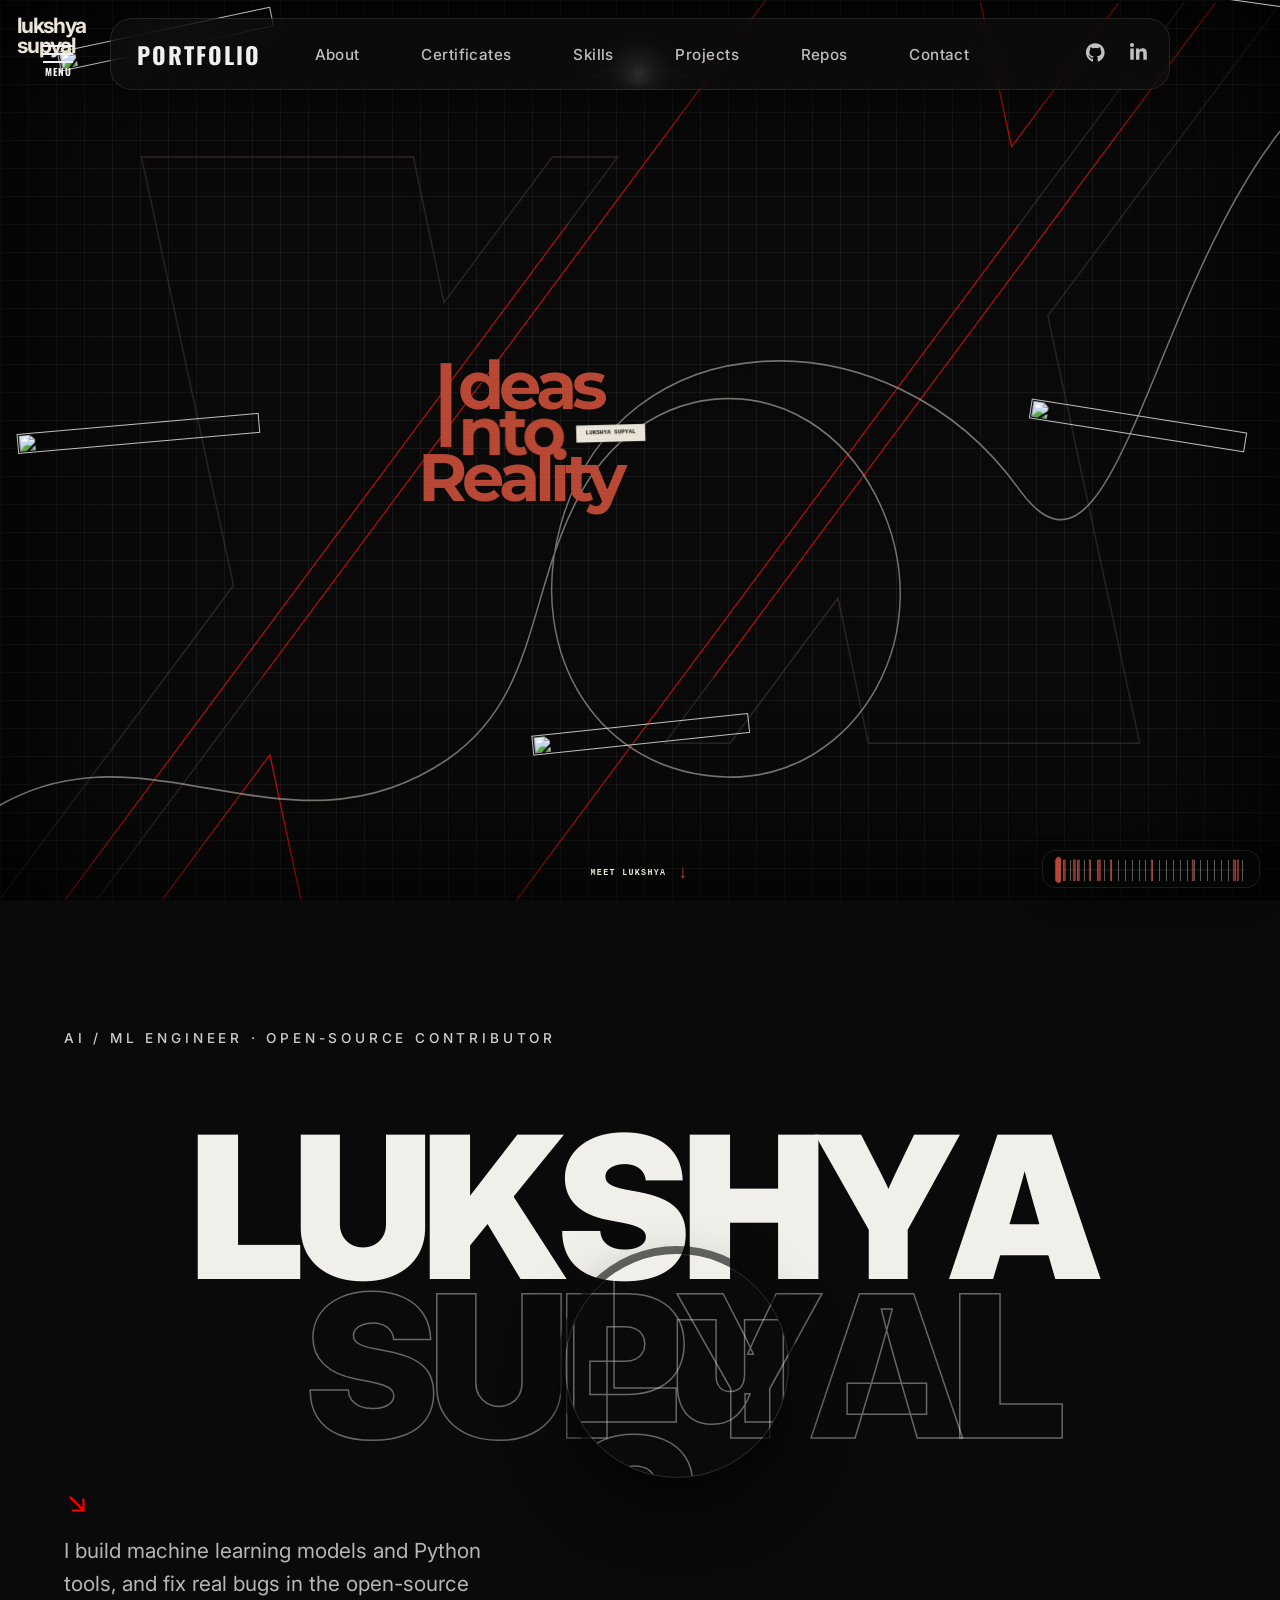
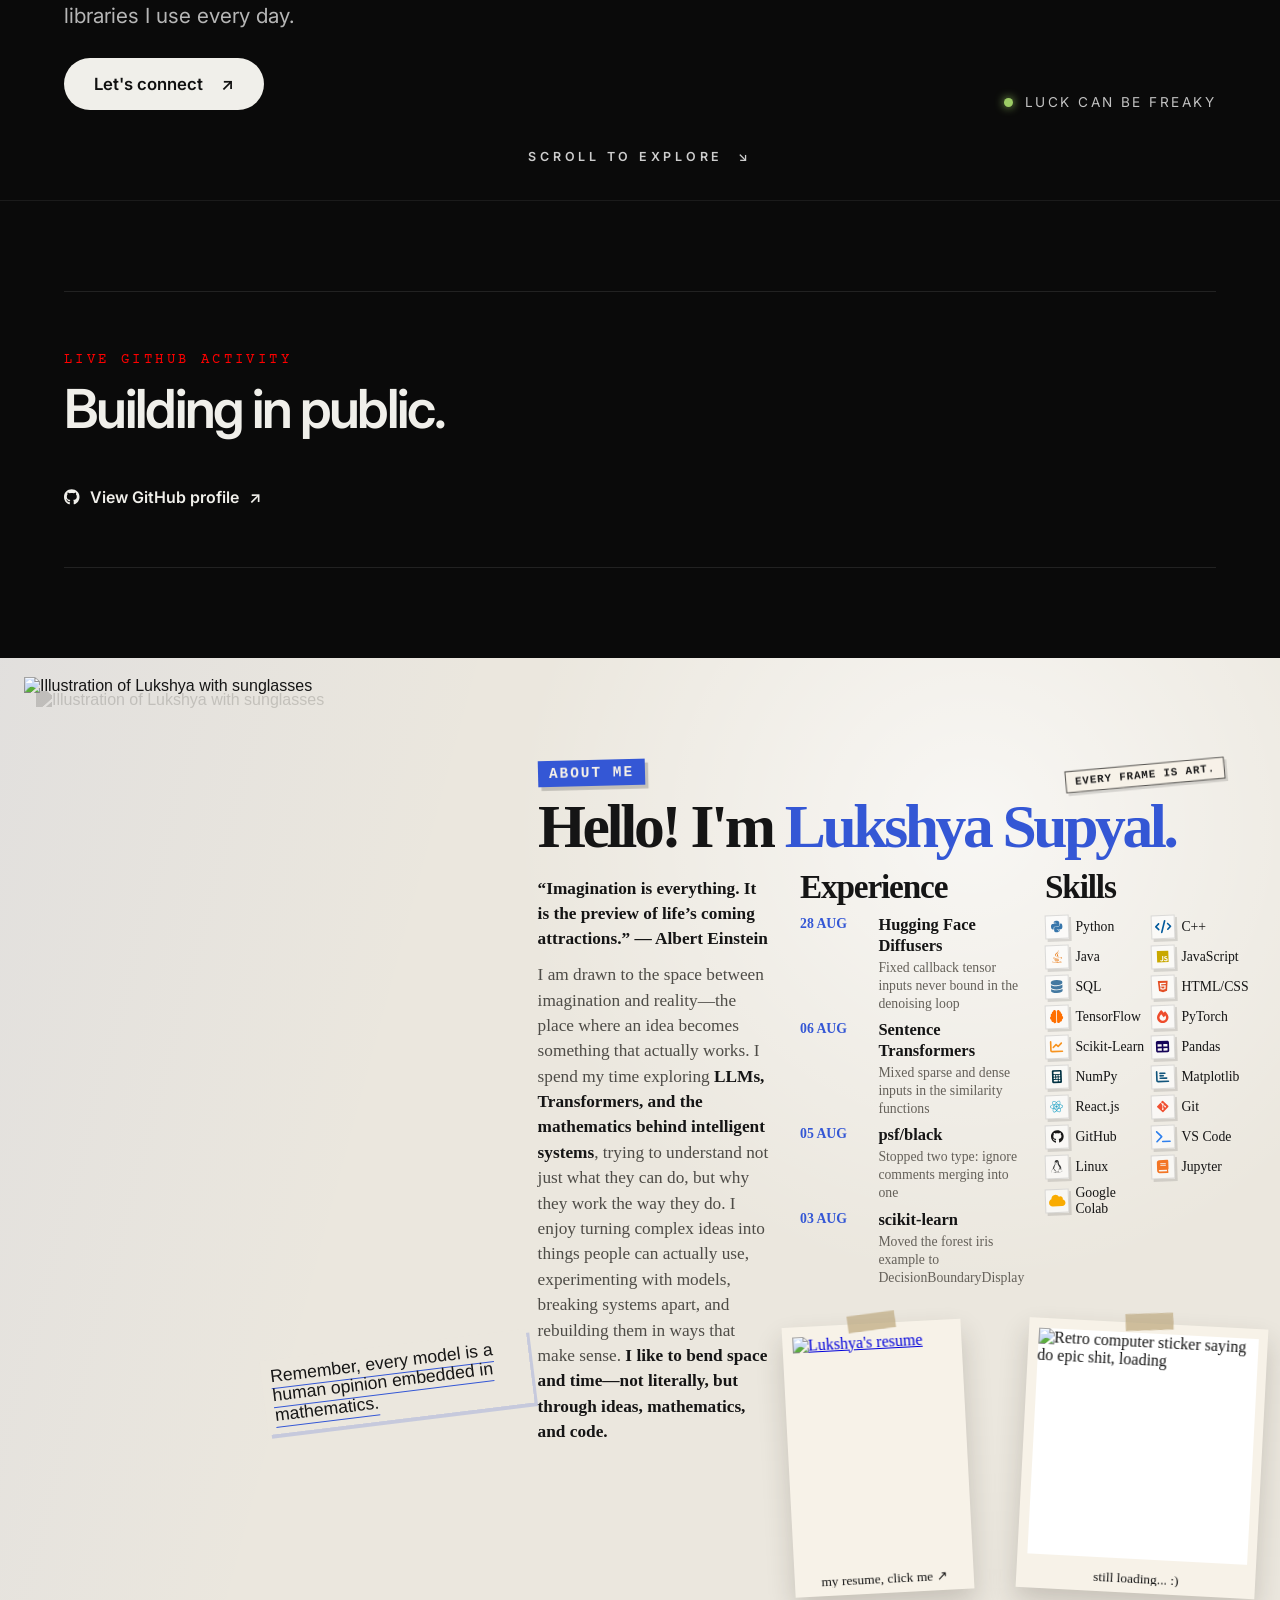
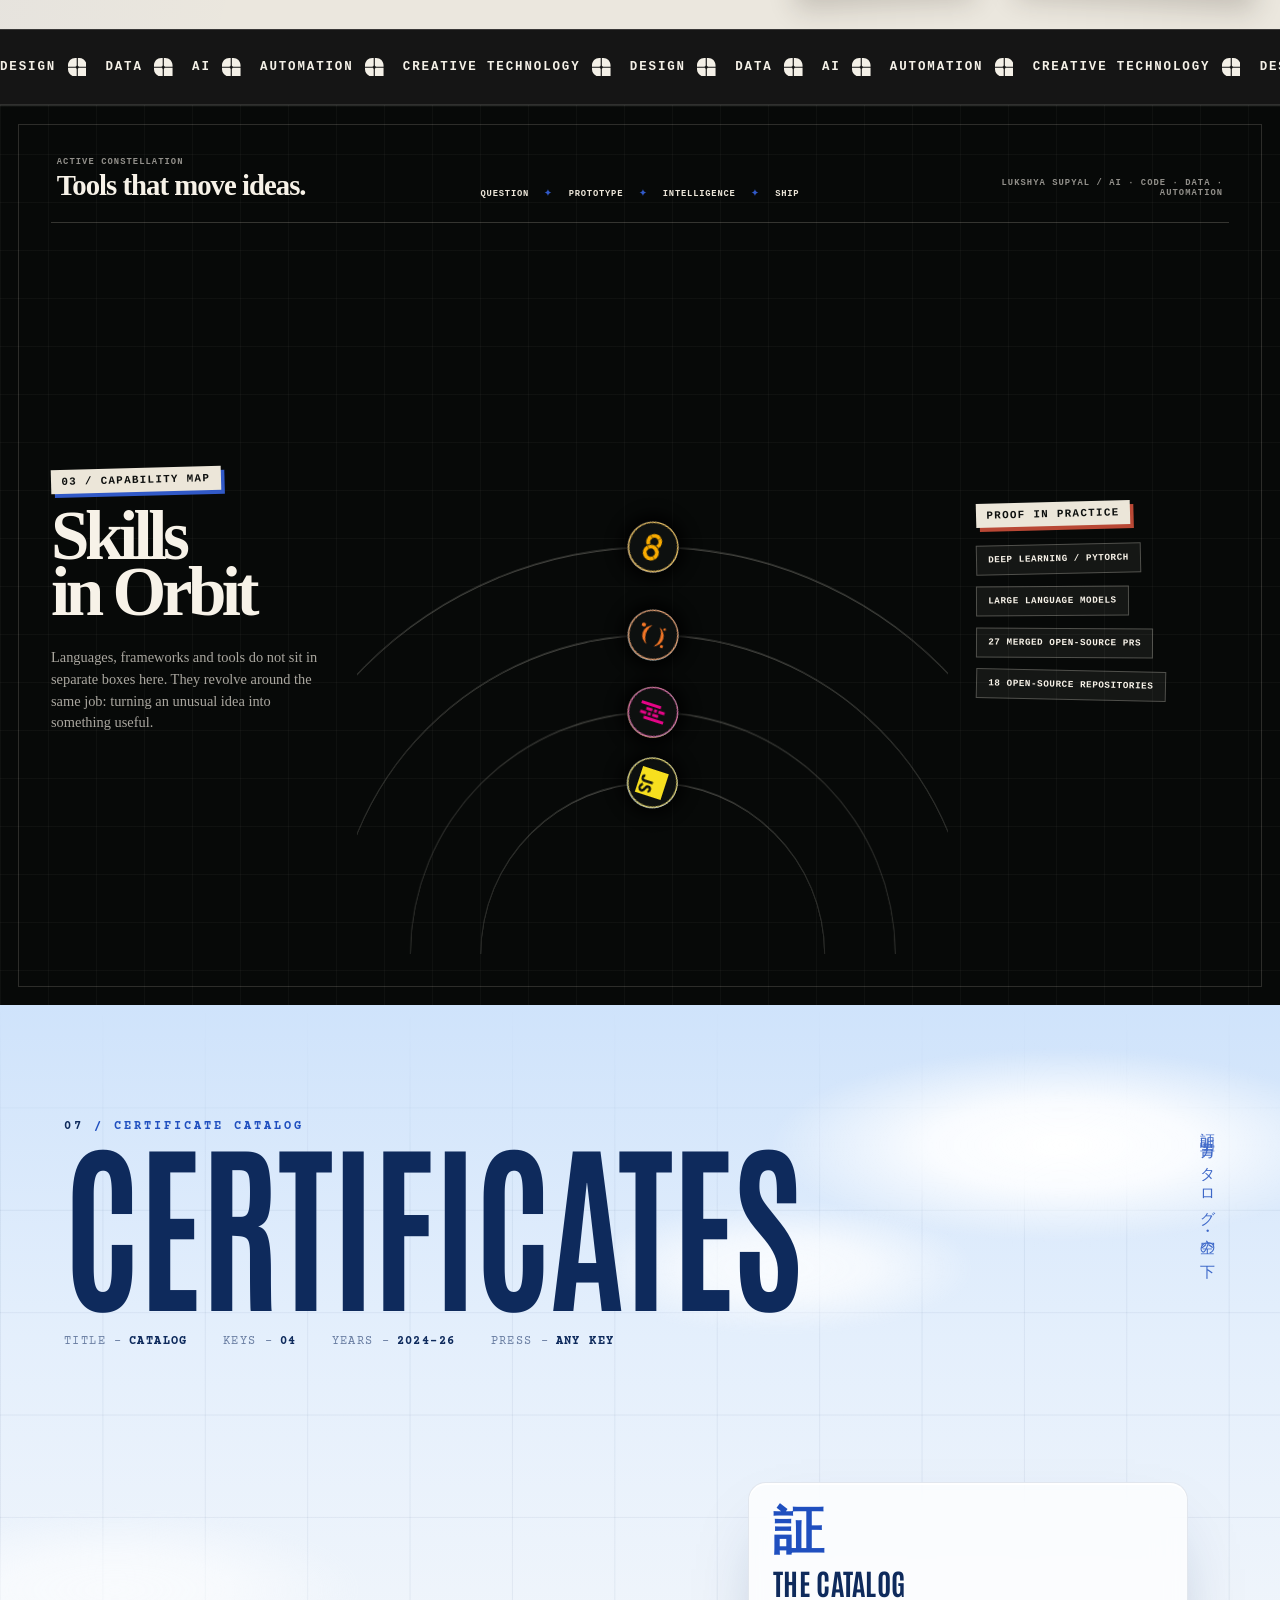
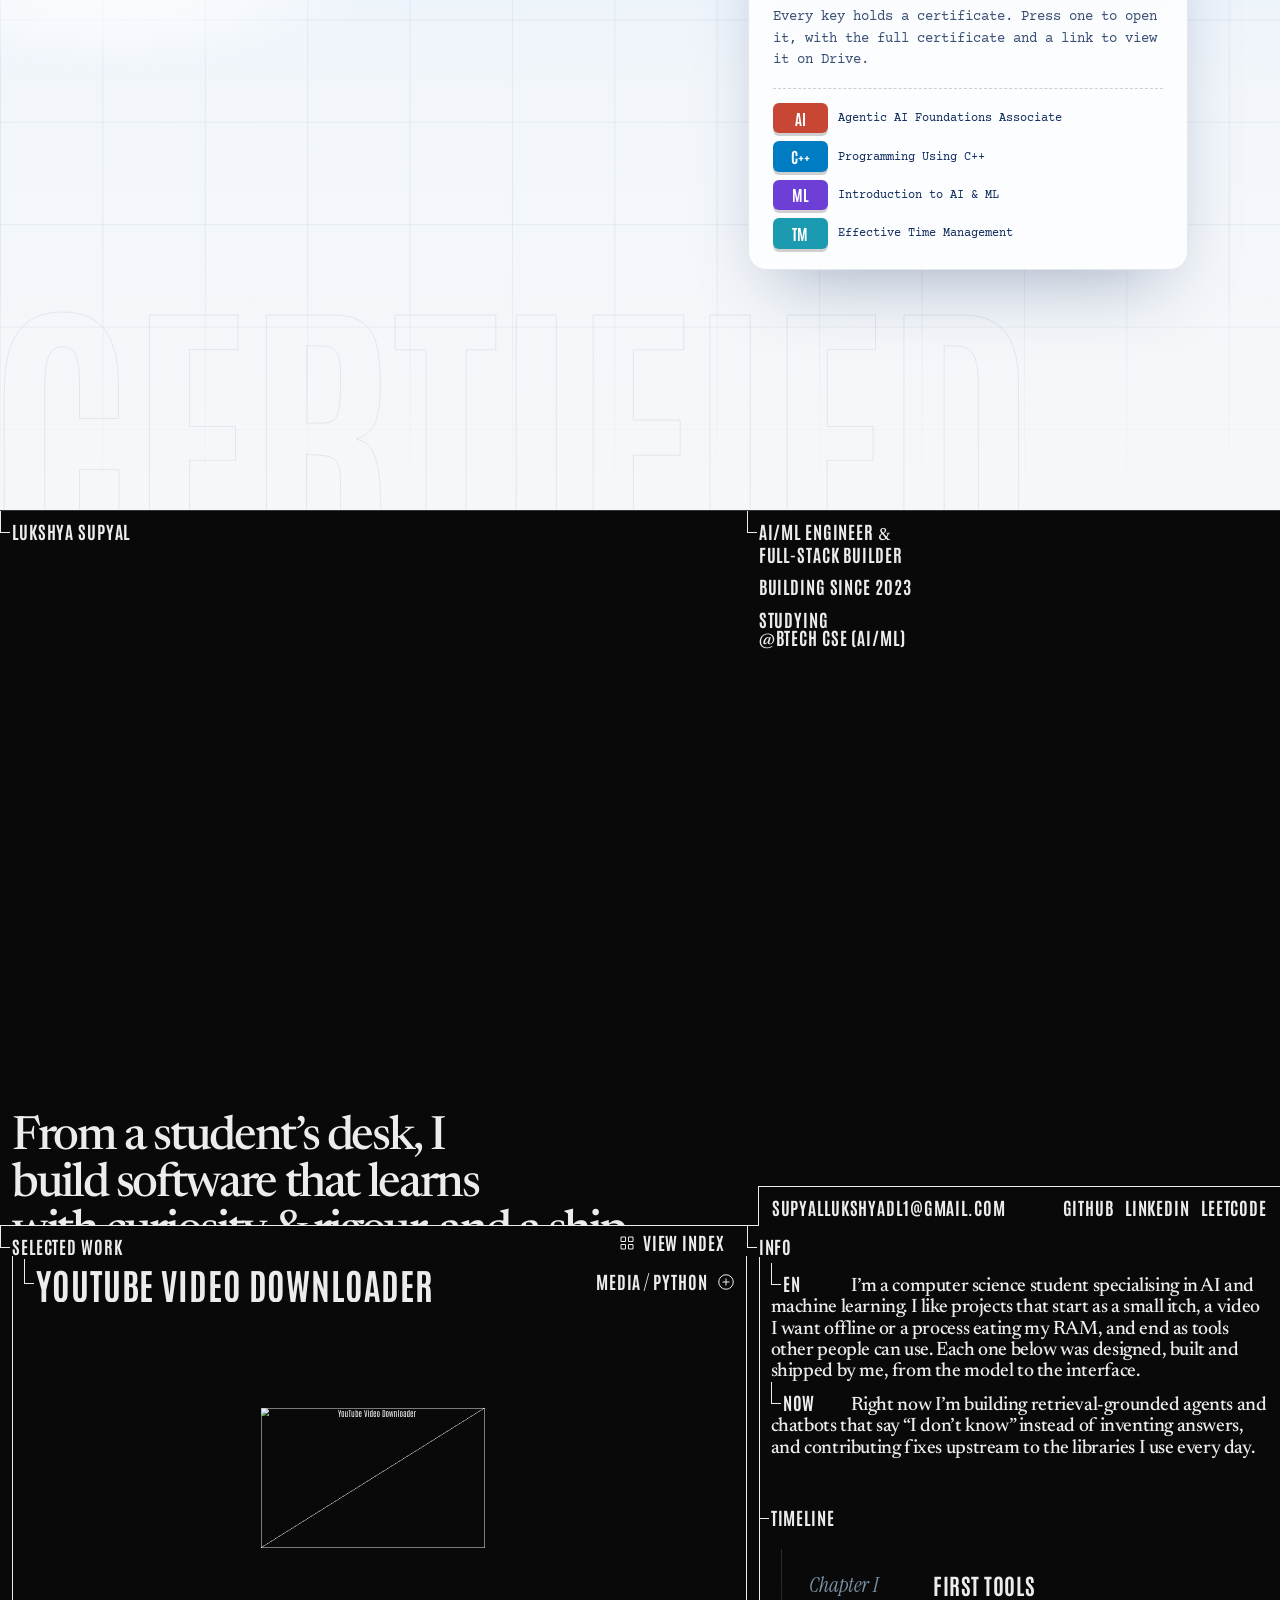
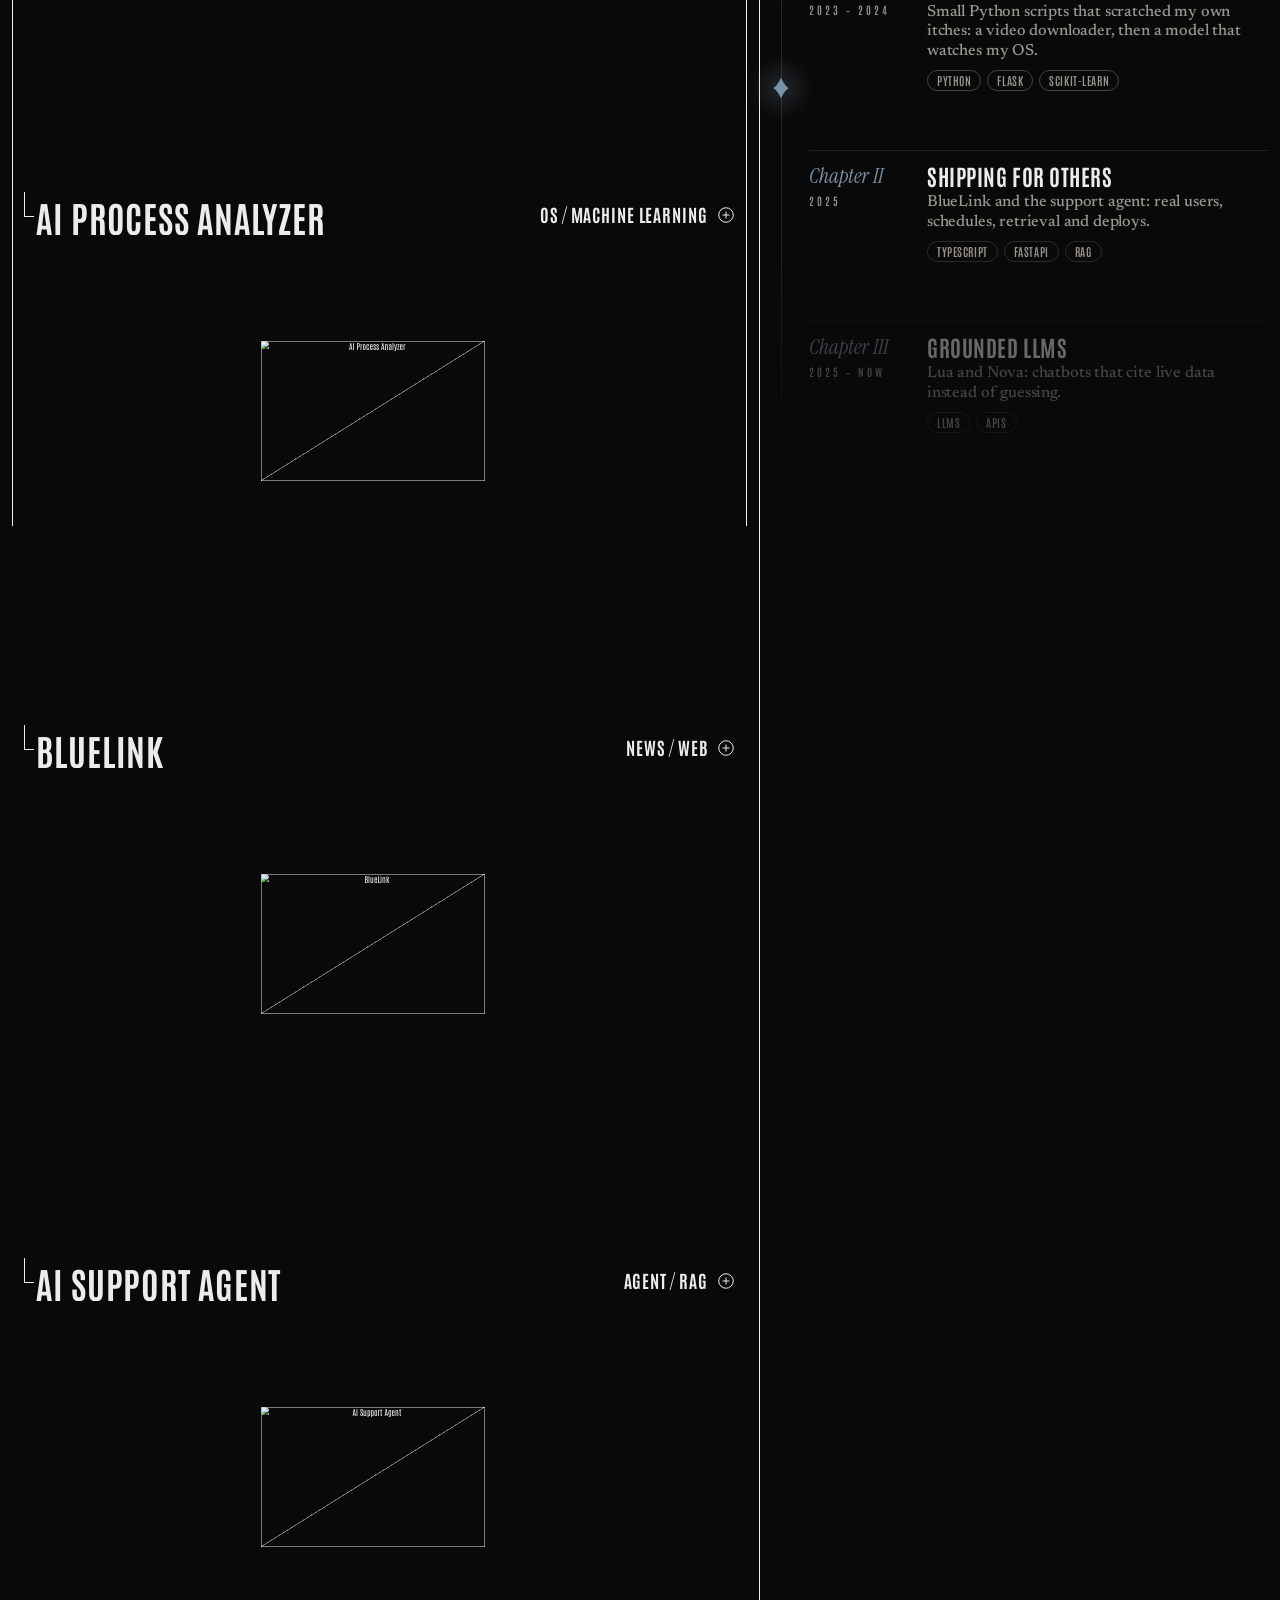
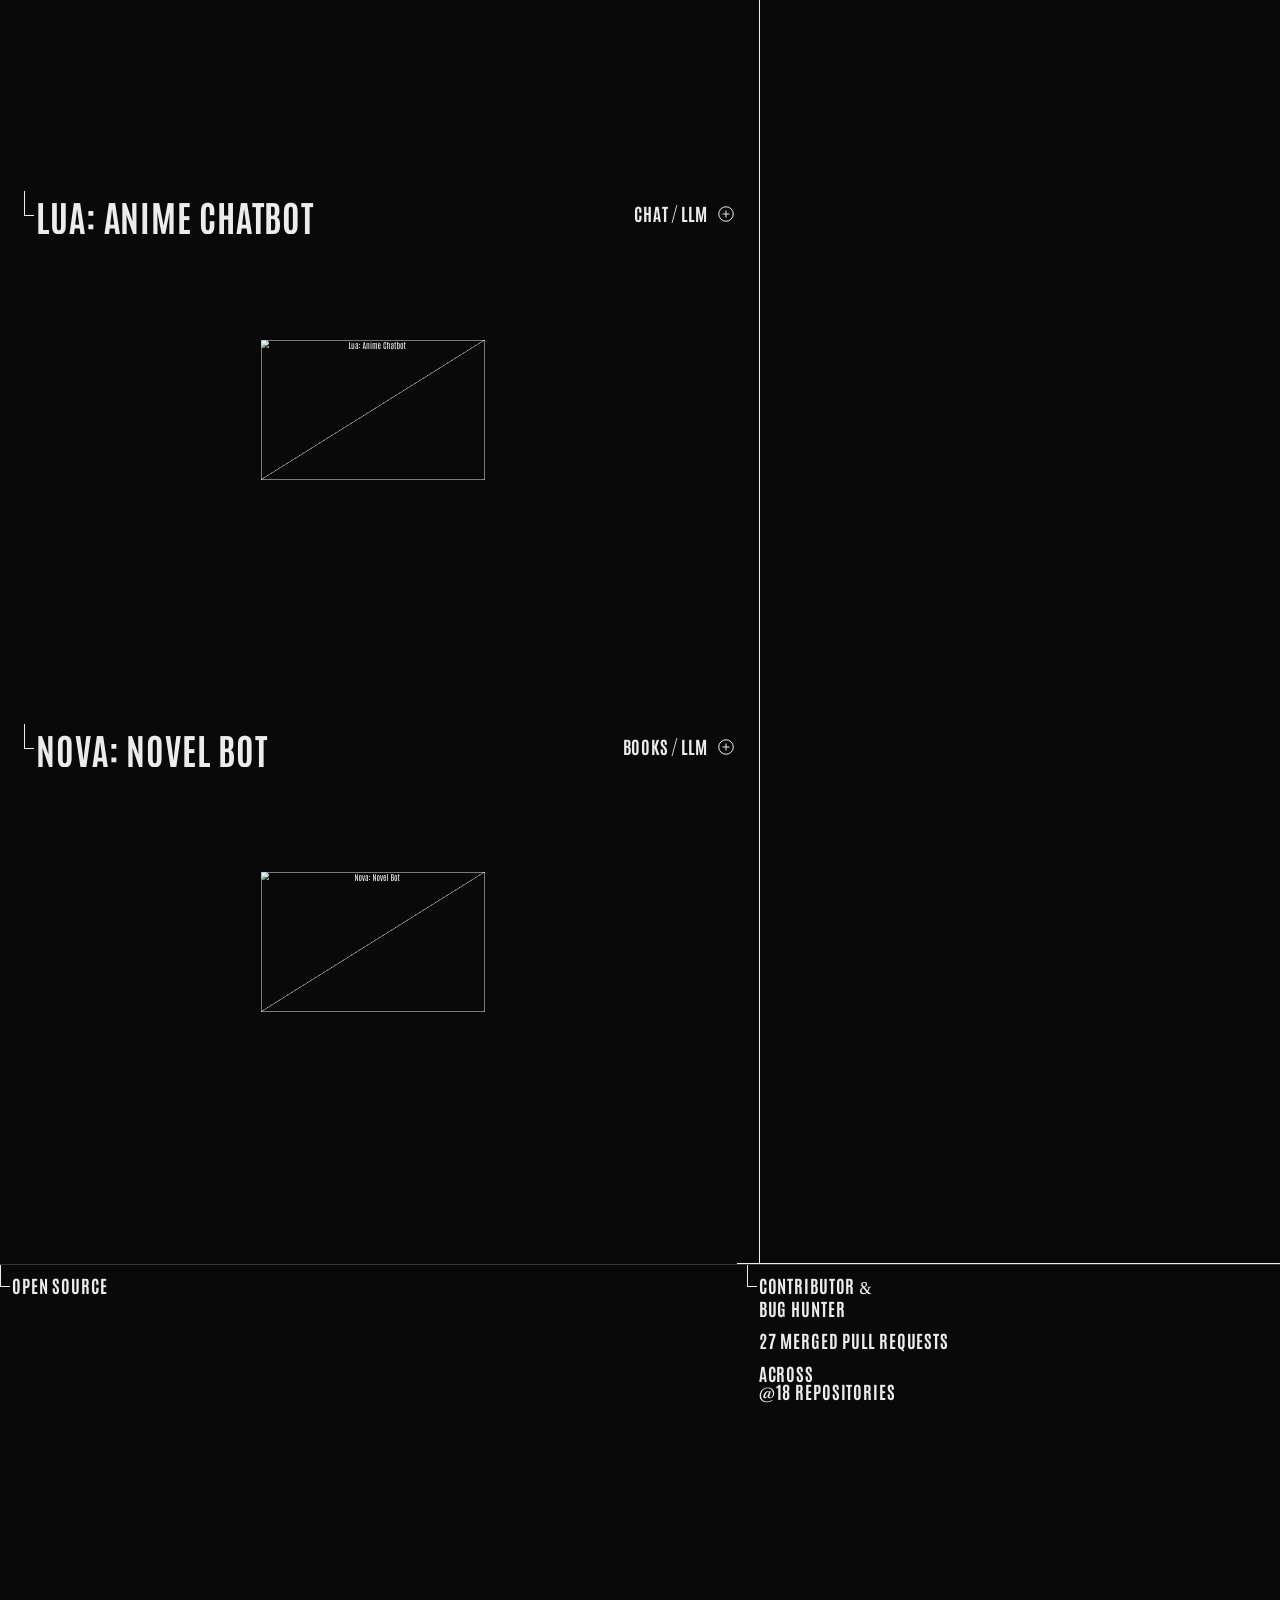
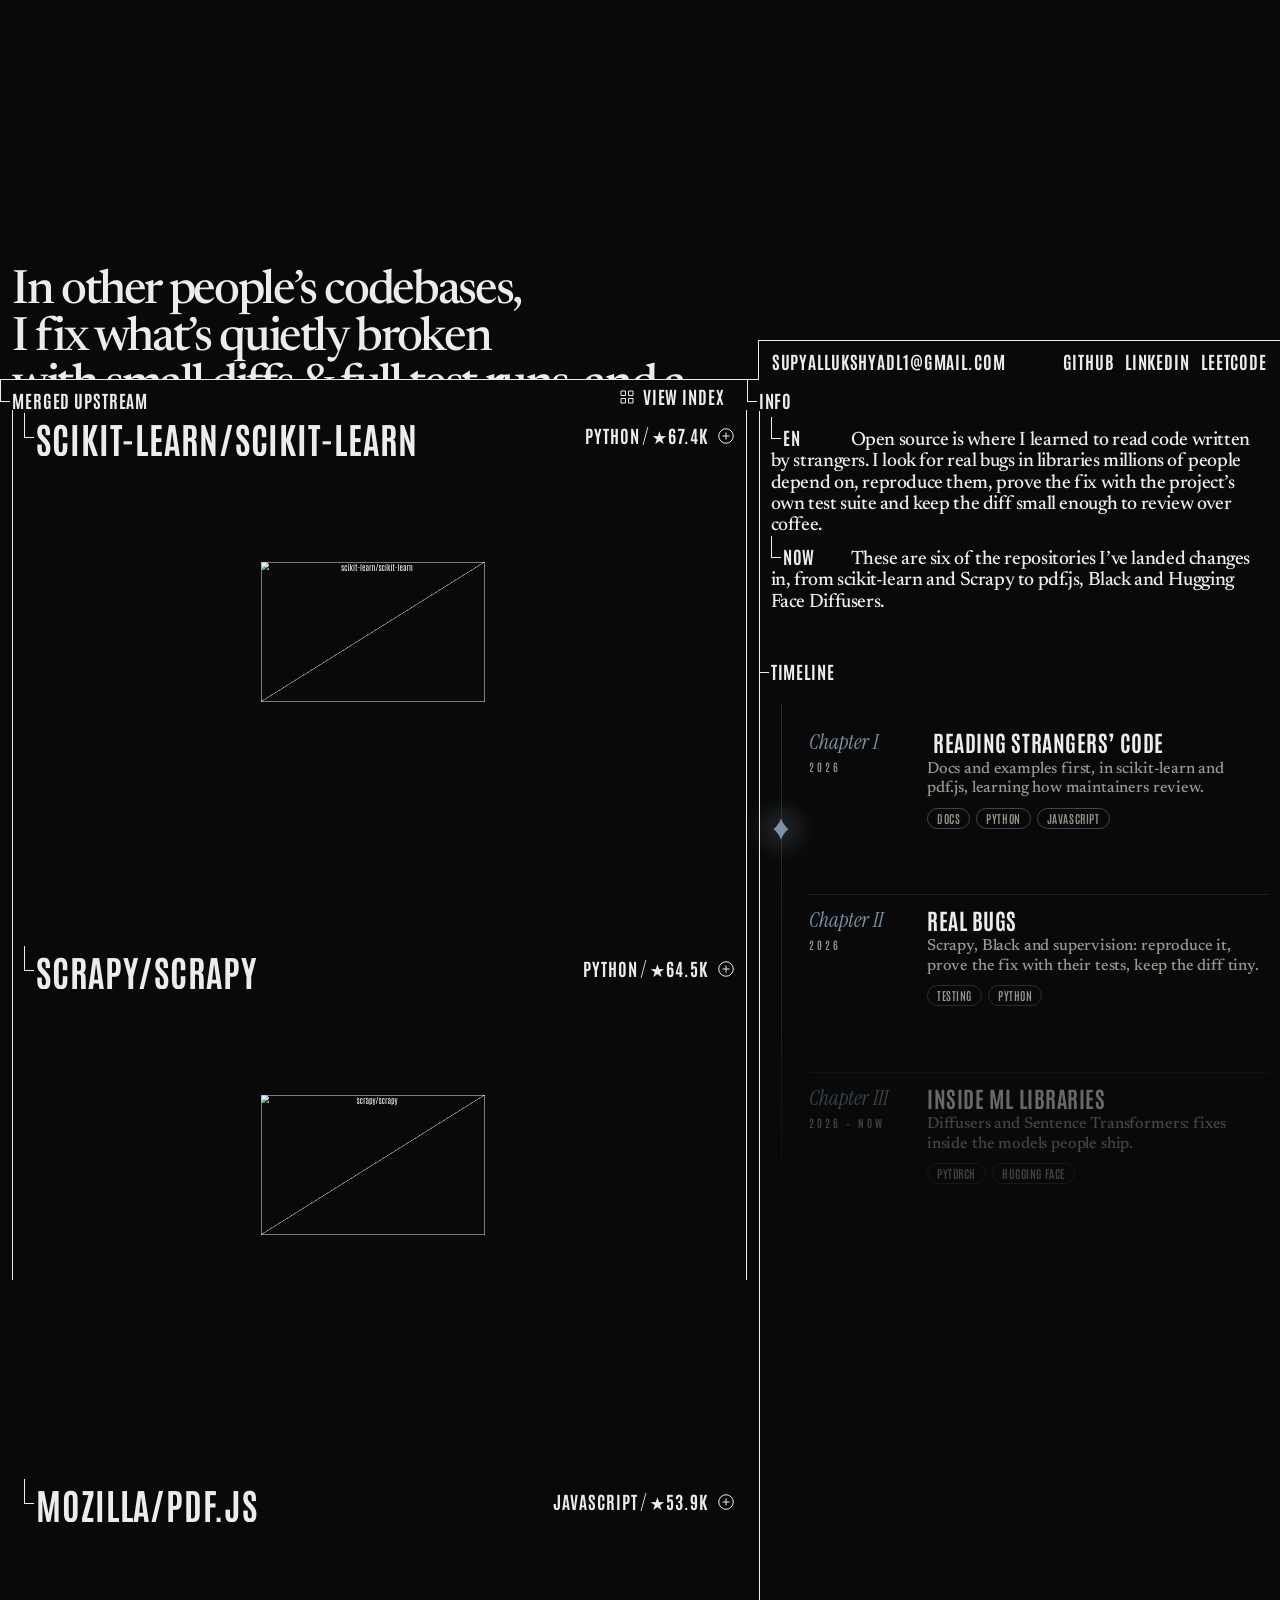
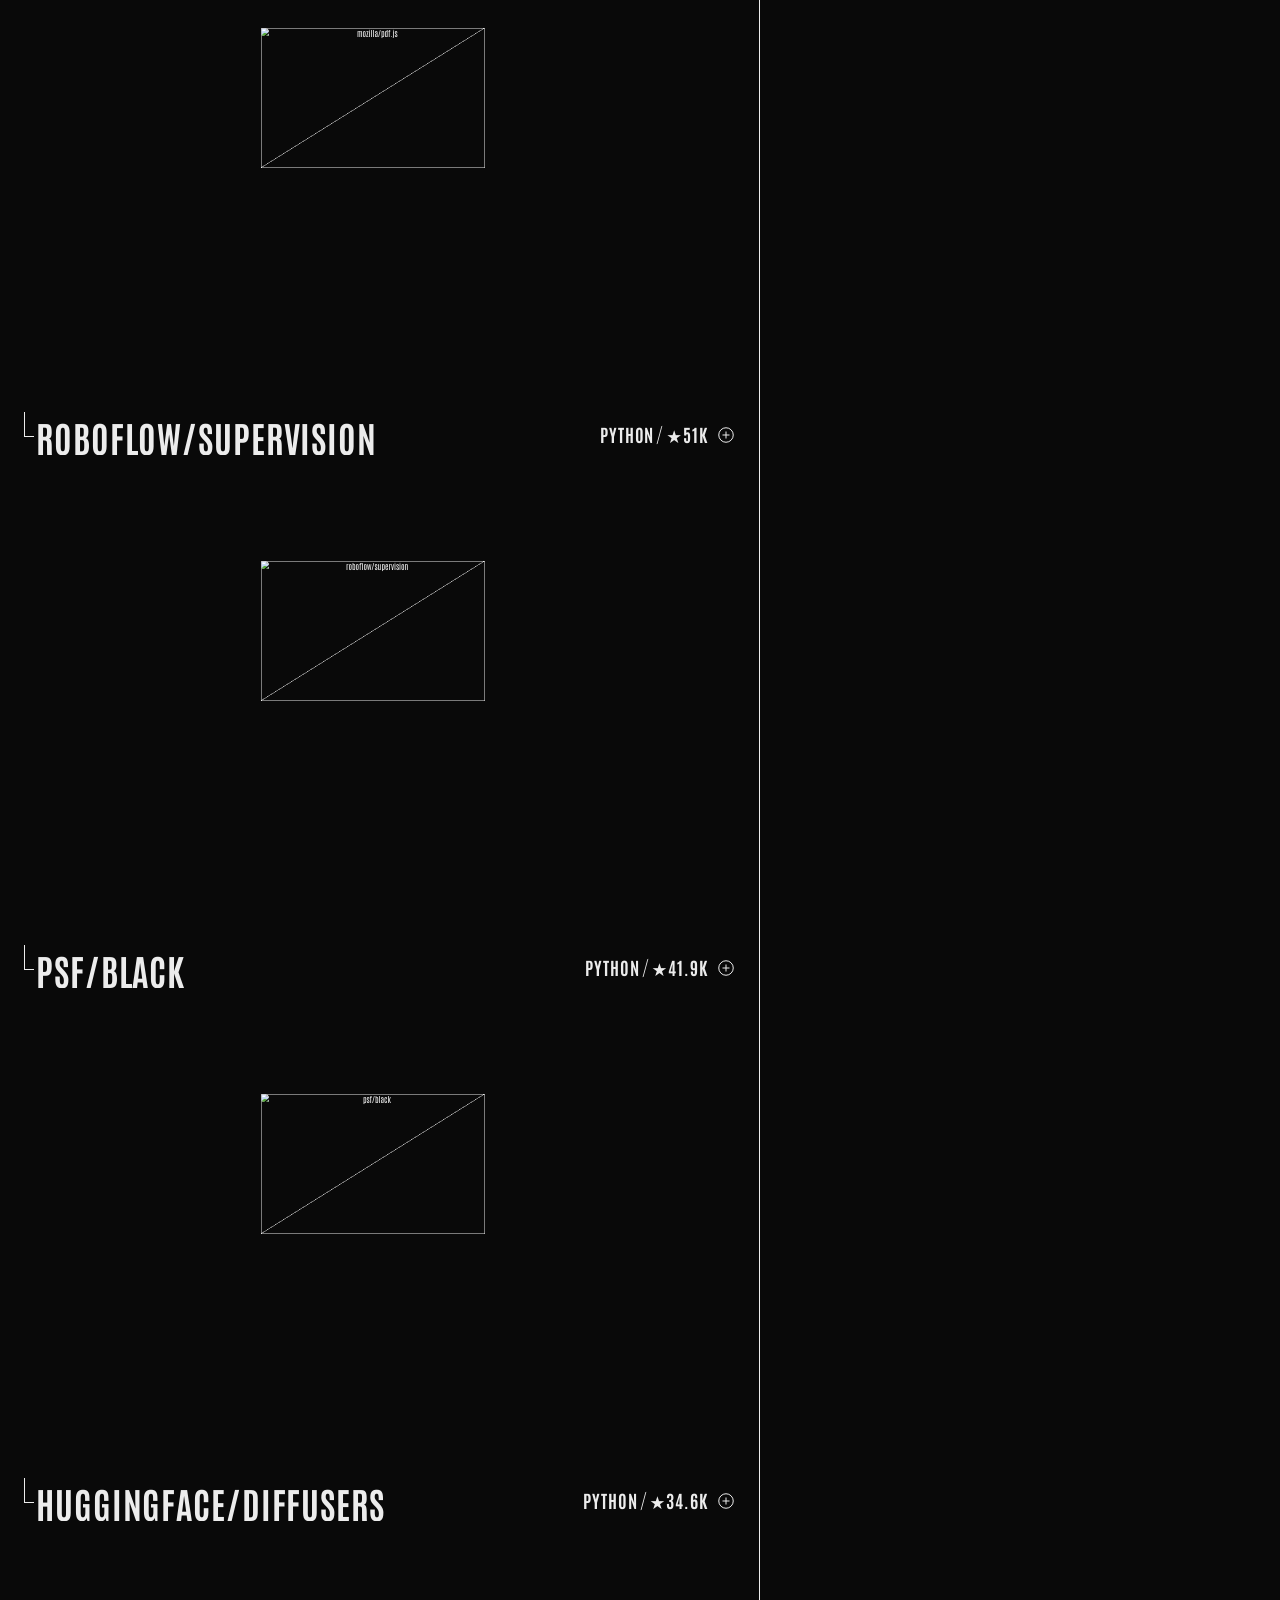
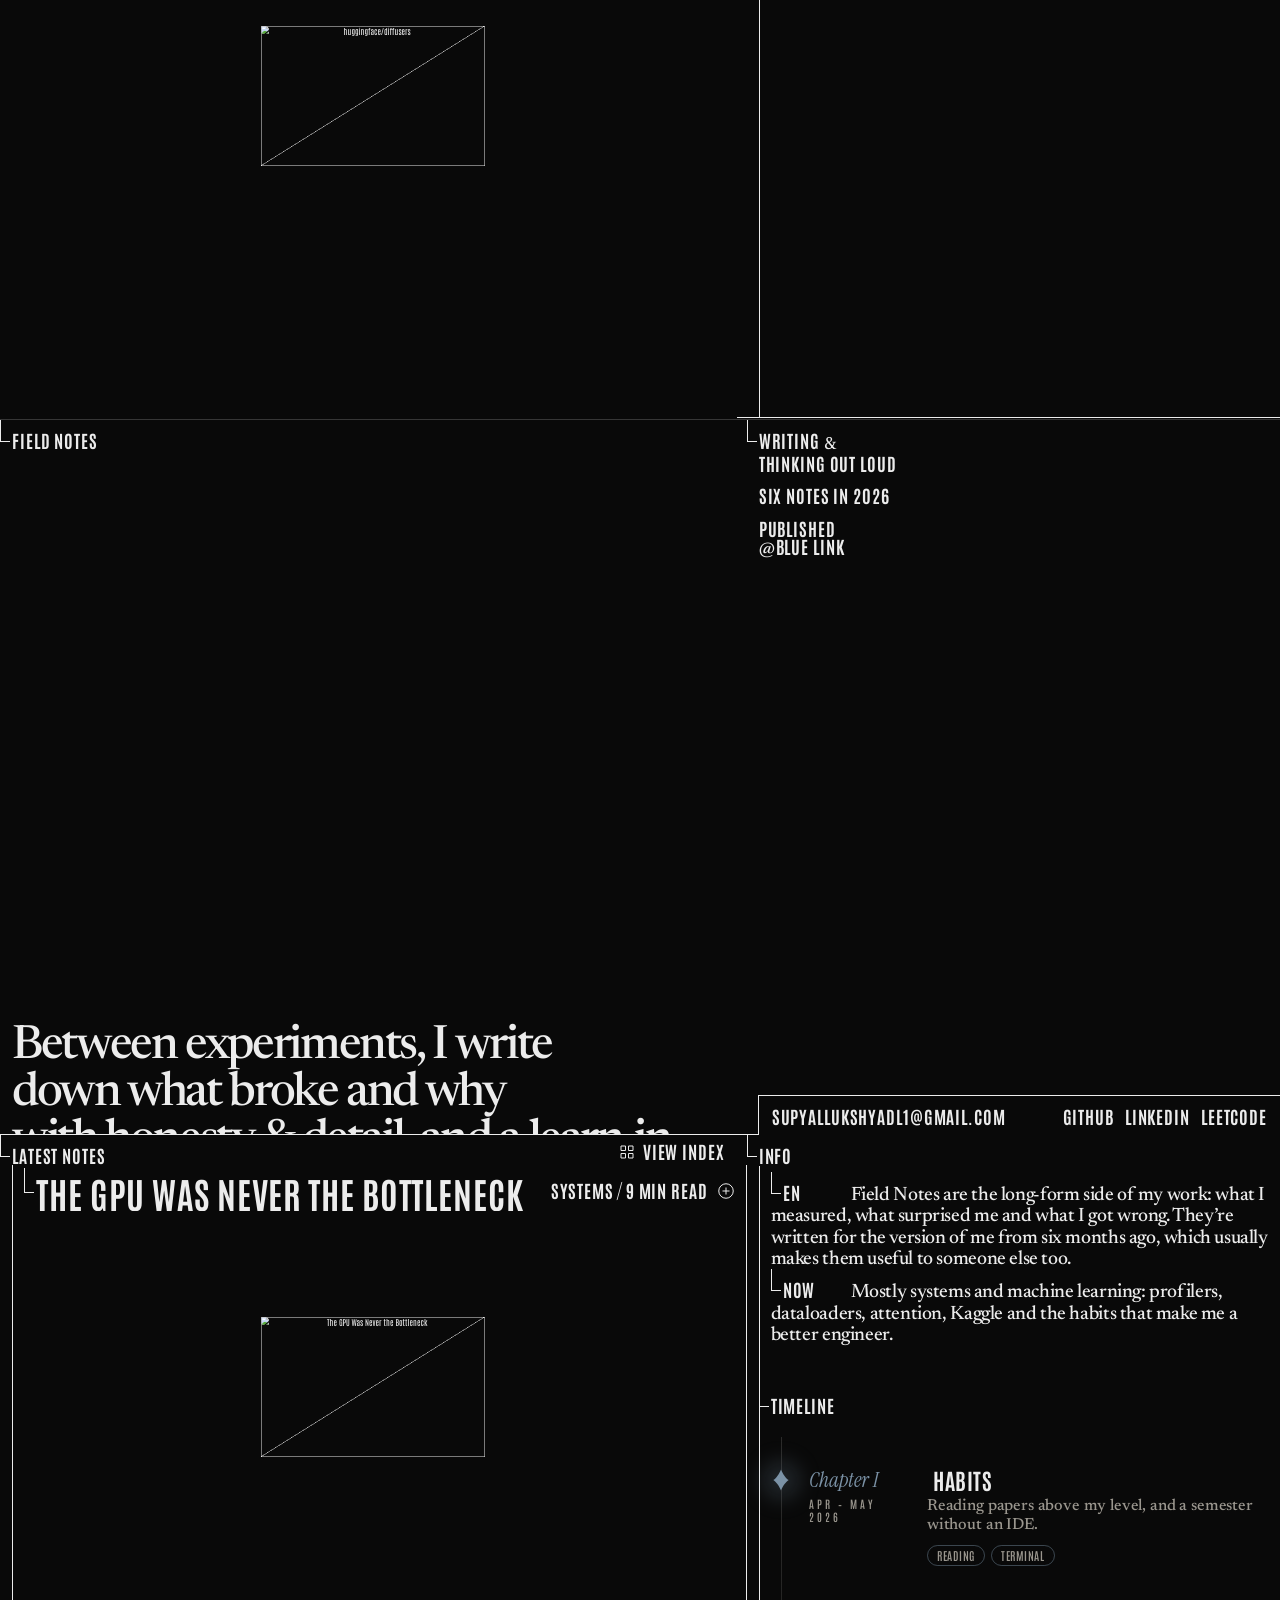
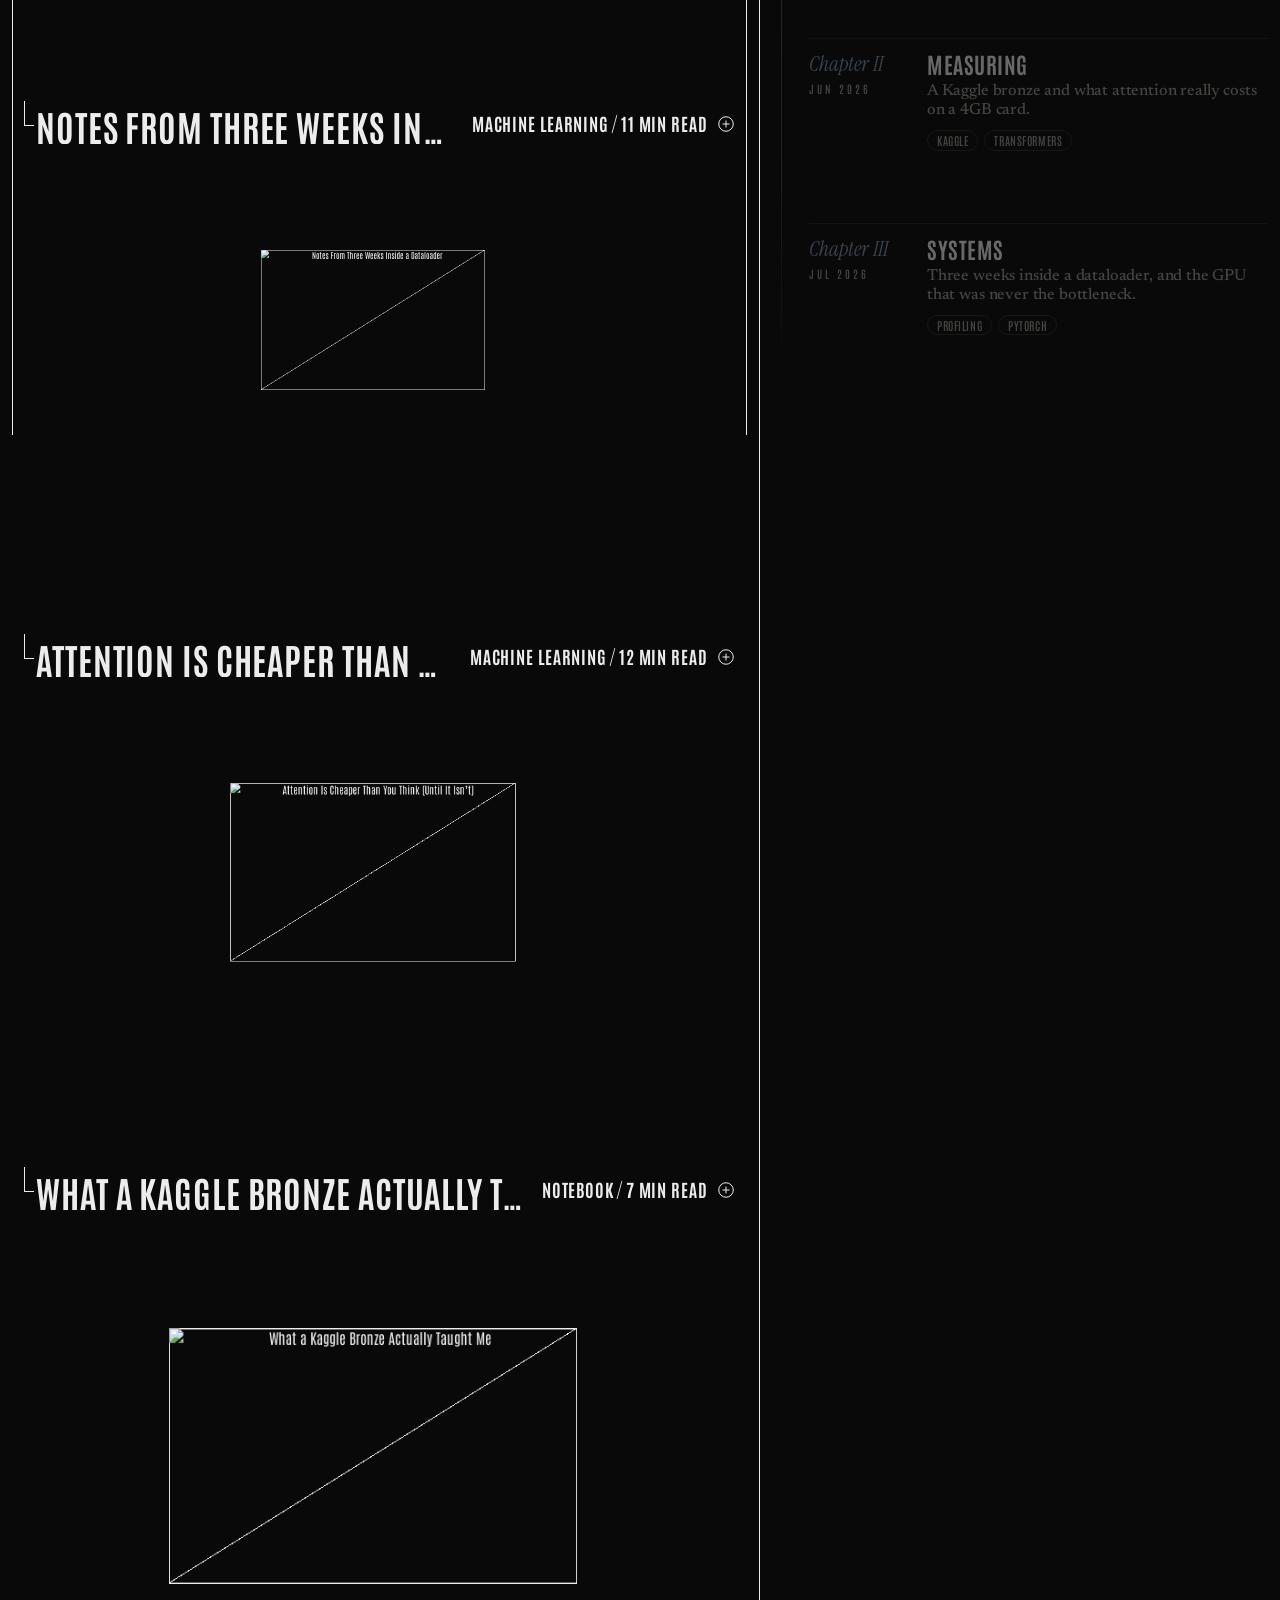
==== index.html @ d0549fc7 "Wire new sections into the page, add SEO metadata and skip link" ====
<!DOCTYPE html>
<html lang="en">
<head>
    <meta charset="UTF-8">
    <meta name="viewport" content="width=device-width, initial-scale=1.0">
    <title>Portfolio | Lukshya Supyal</title>
    <meta name="description" content="Lukshya Supyal, B.Tech CSE student at Lovely Professional University. I build machine learning models and Python tools, and fix bugs in the open-source libraries I use.">
    <meta name="author" content="Lukshya Supyal">
    <meta name="theme-color" content="#0a0a0a">
    <link rel="canonical" href="https://lushadowx.github.io/CSE326-Portfolio/">
    <link rel="icon" href="assets/images/favicon.svg" type="image/svg+xml">

    <meta property="og:type" content="website">
    <meta property="og:site_name" content="Lukshya Supyal">
    <meta property="og:title" content="Lukshya Supyal | Ideas into reality">
    <meta property="og:description" content="Machine learning, Python tools and open-source fixes. Projects, certificates and everything I've pushed to GitHub.">
    <meta property="og:url" content="https://lushadowx.github.io/CSE326-Portfolio/">
    <meta property="og:image" content="https://lushadowx.github.io/CSE326-Portfolio/assets/images/profile.jpeg">
    <meta name="twitter:card" content="summary_large_image">

    <script type="application/ld+json">
    {
        "@context": "https://schema.org",
        "@type": "Person",
        "name": "Lukshya Supyal",
        "url": "https://lushadowx.github.io/CSE326-Portfolio/",
        "image": "https://lushadowx.github.io/CSE326-Portfolio/assets/images/profile.jpeg",
        "jobTitle": "AI / ML Engineer",
        "affiliation": { "@type": "CollegeOrUniversity", "name": "Lovely Professional University" },
        "sameAs": [
            "https://github.com/LuShadowX",
            "https://www.linkedin.com/in/lukshya-supyal2006/",
            "https://leetcode.com/u/Lu_ShadowX/"
        ]
    }
    </script>

    <link rel="preload" href="assets/images/clock-sprite.webp?v=2" as="image" fetchpriority="high">
    <link rel="stylesheet" href="assets/css/main.css?v=20261024a">
    <link rel="stylesheet" href="assets/css/repo-index.css?v=20261024a">
    <link rel="preconnect" href="https://api.github.com" crossorigin>
    
    <link rel="preconnect" href="https://fonts.googleapis.com">
    <link rel="preconnect" href="https://fonts.gstatic.com" crossorigin>
    <link href="https://fonts.googleapis.com/css2?family=Oswald:wght@500;700;900&family=Courier+Prime:wght@400;700&family=Inter:wght@300..900&family=Montserrat:wght@700&family=Antonio:wght@600;700&family=Instrument+Serif:ital@1&family=Newsreader:opsz,wght@6..72,500&display=swap" rel="stylesheet">

    <style>
        .card-actions {
            display: flex; align-items: center; justify-content: space-between;
            margin-top: 25px; border-top: 1px solid rgba(0,0,0,0.05); padding-top: 15px;
        }
        .gh-btn-bottom {
            font-size: 1.5rem; color: var(--text-color);
            transition: transform 0.3s cubic-bezier(0.175, 0.885, 0.32, 1.275), color 0.3s ease;
            display: inline-block;
        }
        .gh-btn-bottom:hover {
            color: var(--color-accent); transform: scale(1.3) rotate(360deg);
        }
    </style>
</head>
<body data-theme="dark" class="at-intro">
    <a class="skip-link" href="#home">Skip to content</a>
    <noscript><p class="noscript-note">The animations and the live repo index need JavaScript. Everything else is still here, it just won't move.</p></noscript>
    <span class="skills-transfer-clone" aria-hidden="true">Skills</span>

    <header class="header js-header">
        <div class="js-menu">
            <div class="menu-lines-wrapper">
                <span class="menu-line"></span><span class="menu-line"></span><span class="menu-line"></span>
            </div>
            <span class="menu-text text-open">MENU</span>
            <span class="menu-text text-close">CLOSE</span>
        </div>
        <div class="top-bar">
            <div class="nav-left-group">
                <div class="site-logo" onclick="window.scrollTo(0,0);">PORTFOLIO</div>
            </div>

            <div class="nav-right-group">
                <ul class="top-links">
                    <li><a href="#about" class="t-link">About</a></li>
                    <li><a href="#certificates" class="t-link">Certificates</a></li>
                    <li><a href="#skills-orbit" class="t-link">Skills</a></li>
                    <li><a href="#projects" class="t-link">Projects</a></li>
                    <li><a href="#repos" class="t-link">Repos</a></li>
                    <li><a href="#contact" class="t-link">Contact</a></li>
                </ul>
                <div class="top-socials">
                    <a href="https://github.com/LuShadowX" target="_blank" title="GitHub"><i class="fab fa-github fa-i"><svg viewBox="0 0 496 512" style="width:0.9688em" aria-hidden="true" focusable="false"><path d="M165.9 397.4c0 2-2.3 3.6-5.2 3.6-3.3.3-5.6-1.3-5.6-3.6 0-2 2.3-3.6 5.2-3.6 3-.3 5.6 1.3 5.6 3.6zm-31.1-4.5c-.7 2 1.3 4.3 4.3 4.9 2.6 1 5.6 0 6.2-2s-1.3-4.3-4.3-5.2c-2.6-.7-5.5.3-6.2 2.3zm44.2-1.7c-2.9.7-4.9 2.6-4.6 4.9.3 2 2.9 3.3 5.9 2.6 2.9-.7 4.9-2.6 4.6-4.6-.3-1.9-3-3.2-5.9-2.9zM244.8 8C106.1 8 0 113.3 0 252c0 110.9 69.8 205.8 169.5 239.2 12.8 2.3 17.3-5.6 17.3-12.1 0-6.2-.3-40.4-.3-61.4 0 0-70 15-84.7-29.8 0 0-11.4-29.1-27.8-36.6 0 0-22.9-15.7 1.6-15.4 0 0 24.9 2 38.6 25.8 21.9 38.6 58.6 27.5 72.9 20.9 2.3-16 8.8-27.1 16-33.7-55.9-6.2-112.3-14.3-112.3-110.5 0-27.5 7.6-41.3 23.6-58.9-2.6-6.5-11.1-33.3 2.6-67.9 20.9-6.5 69 27 69 27 20-5.6 41.5-8.5 62.8-8.5s42.8 2.9 62.8 8.5c0 0 48.1-33.6 69-27 13.7 34.7 5.2 61.4 2.6 67.9 16 17.7 25.8 31.5 25.8 58.9 0 96.5-58.9 104.2-114.8 110.5 9.2 7.9 17 22.9 17 46.4 0 33.7-.3 75.4-.3 83.6 0 6.5 4.6 14.4 17.3 12.1C428.2 457.8 496 362.9 496 252 496 113.3 383.5 8 244.8 8zM97.2 352.9c-1.3 1-1 3.3.7 5.2 1.6 1.6 3.9 2.3 5.2 1 1.3-1 1-3.3-.7-5.2-1.6-1.6-3.9-2.3-5.2-1zm-10.8-8.1c-.7 1.3.3 2.9 2.3 3.9 1.6 1 3.6.7 4.3-.7.7-1.3-.3-2.9-2.3-3.9-2-.6-3.6-.3-4.3.7zm32.4 35.6c-1.6 1.3-1 4.3 1.3 6.2 2.3 2.3 5.2 2.6 6.5 1 1.3-1.3.7-4.3-1.3-6.2-2.2-2.3-5.2-2.6-6.5-1zm-11.4-14.7c-1.6 1-1.6 3.6 0 5.9 1.6 2.3 4.3 3.3 5.6 2.3 1.6-1.3 1.6-3.9 0-6.2-1.4-2.3-4-3.3-5.6-2z"/></svg></i></a>
                    <a href="https://www.linkedin.com/in/lukshya-supyal2006/" target="_blank" title="LinkedIn"><i class="fab fa-linkedin-in fa-i"><svg viewBox="0 0 448 512" style="width:0.875em" aria-hidden="true" focusable="false"><path d="M100.28 448H7.4V148.9h92.88zM53.79 108.1C24.09 108.1 0 83.5 0 53.8a53.79 53.79 0 0 1 107.58 0c0 29.7-24.1 54.3-53.79 54.3zM447.9 448h-92.68V302.4c0-34.7-.7-79.2-48.29-79.2-48.29 0-55.69 37.7-55.69 76.7V448h-92.78V148.9h89.08v40.8h1.3c12.4-23.5 42.69-48.3 87.88-48.3 94 0 111.28 61.9 111.28 142.3V448z"/></svg></i></a>
                </div>
            </div>
        </div>

        <nav class="header__nav">
            <video class="nav-bg-video nav-bg-video--main" loop muted playsinline webkit-playsinline preload="none">
                <source src="assets/video/menu_bg.mp4" type="video/mp4">
            </video>
            <video class="nav-bg-video nav-bg-video--preview" data-preview="news" loop muted playsinline webkit-playsinline preload="none">
                <source src="assets/video/bluelink_bg.webm" type="video/webm">
            </video>
            <video class="nav-bg-video nav-bg-video--preview" data-preview="projects" loop muted playsinline webkit-playsinline preload="none">
                <source src="assets/video/projects_bg.webm" type="video/webm">
            </video>
            <video class="nav-bg-video nav-bg-video--preview" data-preview="intro" loop muted playsinline webkit-playsinline preload="none">
                <source src="assets/video/intro_bg.webm" type="video/webm">
            </video>
            <div class="nav-content">
                <div class="nav-left">
                    <a href="https://lushadowx.github.io/bluelink/" target="_blank" class="nav-link-overlay nav-link-news" data-preview="news" title="BlueLink — news reader"><img class="news-logo" src="https://lushadowx.github.io/bluelink/mark.png" alt="" loading="lazy" decoding="async">BLUELINK</a>
                    <a href="https://lushadowx.github.io/bluelink/#/about" target="_blank" class="nav-link-overlay nav-link-intro" data-preview="intro" title="About me"><span class="intro-x">X</span>INTRODUCTION</a>
                    <a href="#projects" class="nav-link-overlay nav-link-projects" data-preview="projects" title="My projects"><svg class="projects-logo" aria-hidden="true" viewBox="-600 -600 1200 1200"><g fill="none" stroke="currentColor" stroke-linecap="round"><path d="M-78.2 493.8 A500 500 0 0 1 -466.8 -179.2" stroke-width="78"/><line x1="0.0" y1="482.0" x2="-140.4" y2="257.3" stroke-width="62"/><line x1="0.0" y1="482.0" x2="140.4" y2="257.3" stroke-width="62"/><circle cx="-0.0" cy="-255.0" r="112" stroke-width="36"/><path d="M-388.6 -314.7 A500 500 0 0 1 388.6 -314.7" stroke-width="78"/><line x1="-417.4" y1="-241.0" x2="-152.6" y2="-250.2" stroke-width="62"/><line x1="-417.4" y1="-241.0" x2="-293.0" y2="-7.0" stroke-width="62"/><circle cx="220.8" cy="127.5" r="112" stroke-width="36"/><path d="M466.8 -179.2 A500 500 0 0 1 78.2 493.8" stroke-width="78"/><line x1="417.4" y1="-241.0" x2="293.0" y2="-7.0" stroke-width="62"/><line x1="417.4" y1="-241.0" x2="152.6" y2="-250.2" stroke-width="62"/><circle cx="-220.8" cy="127.5" r="112" stroke-width="36"/></g></svg>PROJECTS</a>
                    <a href="#" class="nav-link-overlay">MACHINE LEARNING</a>
                    <a href="#" class="nav-link-overlay">CODING CONTEST</a>
                    <a href="#" class="nav-link-overlay">MUSIC</a>
                    <a href="#" class="nav-link-overlay nav-link-special" title="Something special"><svg class="special-logo" aria-hidden="true" viewBox="-100 -100 200 200"><defs><radialGradient id="special-core"><stop offset="0" stop-color="#000"/><stop offset=".7" stop-color="#0b0b14"/><stop offset="1" stop-color="#2a2d3a"/></radialGradient></defs><path class="sp-l" d="M10.0 -26.0 L38.0 -92.0 L34.0 -40.0 L26.0 -18.0 Z"/><path class="sp-d" d="M26.0 -18.0 L34.0 -40.0 L38.0 -92.0 L44.0 -30.0 L28.0 -10.0 Z"/><path class="sp-l" d="M25.5 -11.3 L91.9 -38.2 L52.3 -4.2 L31.1 5.7 Z"/><path class="sp-d" d="M31.1 5.7 L52.3 -4.2 L91.9 -38.2 L52.3 9.9 L26.9 12.7 Z"/><path class="sp-l" d="M26.0 10.0 L92.0 38.0 L40.0 34.0 L18.0 26.0 Z"/><path class="sp-d" d="M18.0 26.0 L40.0 34.0 L92.0 38.0 L30.0 44.0 L10.0 28.0 Z"/><path class="sp-l" d="M11.3 25.5 L38.2 91.9 L4.2 52.3 L-5.7 31.1 Z"/><path class="sp-d" d="M-5.7 31.1 L4.2 52.3 L38.2 91.9 L-9.9 52.3 L-12.7 26.9 Z"/><path class="sp-l" d="M-10.0 26.0 L-38.0 92.0 L-34.0 40.0 L-26.0 18.0 Z"/><path class="sp-d" d="M-26.0 18.0 L-34.0 40.0 L-38.0 92.0 L-44.0 30.0 L-28.0 10.0 Z"/><path class="sp-l" d="M-25.5 11.3 L-91.9 38.2 L-52.3 4.2 L-31.1 -5.7 Z"/><path class="sp-d" d="M-31.1 -5.7 L-52.3 4.2 L-91.9 38.2 L-52.3 -9.9 L-26.9 -12.7 Z"/><path class="sp-l" d="M-26.0 -10.0 L-92.0 -38.0 L-40.0 -34.0 L-18.0 -26.0 Z"/><path class="sp-d" d="M-18.0 -26.0 L-40.0 -34.0 L-92.0 -38.0 L-30.0 -44.0 L-10.0 -28.0 Z"/><path class="sp-l" d="M-11.3 -25.5 L-38.2 -91.9 L-4.2 -52.3 L5.7 -31.1 Z"/><path class="sp-d" d="M5.7 -31.1 L-4.2 -52.3 L-38.2 -91.9 L9.9 -52.3 L12.7 -26.9 Z"/><circle r="20" fill="url(#special-core)"/></svg>SPECIAL</a>
                </div>
                <div class="nav-right">
                    <div class="brand-vertical">LuShadow<span class="brand-x">X</span></div>
                </div>
                <svg class="special-arrow" aria-hidden="true" viewBox="0 0 200 110">
                    <defs>
                        <filter id="arrow-rough" x="-10%" y="-10%" width="120%" height="120%"><feTurbulence type="fractalNoise" baseFrequency="0.09" numOctaves="2" seed="3"/><feDisplacementMap in="SourceGraphic" scale="5"/></filter>
                        <filter id="arrow-chalk" x="-10%" y="-20%" width="120%" height="140%"><feTurbulence type="fractalNoise" baseFrequency="0.6" numOctaves="2" seed="7"/><feDisplacementMap in="SourceGraphic" scale="4"/></filter>
                    </defs>
                    <path filter="url(#arrow-rough)" fill="#d8cbb8" d="M8 34 L88 30 L84 10 L192 56 L90 102 L92 82 L12 80 Z"/>
                    <g filter="url(#arrow-chalk)" fill="none" stroke="#1b2220" stroke-linecap="round">
                        <path d="M34 58 C70 54 120 55 168 55" stroke-width="10"/>
                        <path d="M168 55 L128 36" stroke-width="9"/>
                        <path d="M168 55 L132 76" stroke-width="7"/>
                    </g>
                </svg>
                <div class="preview-bar" aria-hidden="true">
                    <div class="preview-bar__track"><div class="preview-bar__fill"></div></div>
                    <svg class="preview-cat" viewBox="0 0 64 40">
                        <path class="cat-tail" d="M14 19 C6 17 3 10 6 4" fill="none" stroke="currentColor" stroke-width="4" stroke-linecap="round"/>
                        <g class="cat-legs cat-legs--a" stroke="currentColor" stroke-width="4" stroke-linecap="round"><line x1="18" y1="24" x2="18" y2="35"/><line x1="38" y1="24" x2="38" y2="35"/></g>
                        <g class="cat-legs cat-legs--b" stroke="currentColor" stroke-width="4" stroke-linecap="round"><line x1="22" y1="24" x2="22" y2="35"/><line x1="34" y1="24" x2="34" y2="35"/></g>
                        <g class="cat-body">
                            <ellipse cx="28" cy="20" rx="15" ry="8.5" fill="currentColor"/>
                            <polygon points="40,10 41,1 47,7" fill="currentColor"/>
                            <polygon points="49,7 55,1 55,11" fill="currentColor"/>
                            <circle cx="48" cy="14" r="8.5" fill="currentColor"/>
                            <circle cx="51" cy="12.5" r="1.4" fill="#111"/>
                            <circle cx="56" cy="15.5" r="1.1" fill="#ff8fa3"/>
                            <circle cx="49" cy="17" r="1.6" fill="#ff8fa3" opacity="0.6"/>
                        </g>
                    </svg>
                </div>
                <div class="nav-footer">
                    <span class="official-text">OFFICIAL</span>
                    <a href="https://github.com/LuShadowX" target="_blank"><svg class="social-icon" viewBox="0 0 24 24"><path d="M12 0c-6.626 0-12 5.373-12 12 0 5.302 3.438 9.8 8.207 11.387.599.111.793-.261.793-.577v-2.234c-3.338.726-4.033-1.416-4.033-1.416-.546-1.387-1.333-1.756-1.333-1.756-1.089-.745.083-.729.083-.729 1.205.084 1.839 1.237 1.839 1.237 1.07 1.834 2.807 1.304 3.492.997.107-.775.418-1.305.762-1.604-2.665-.305-5.467-1.334-5.467-5.931 0-1.311.469-2.381 1.236-3.221-.124-.303-.535-1.524.117-3.176 0 0 1.008-.322 3.301 1.23.957-.266 1.983-.399 3.003-.404 1.02.005 2.047.138 3.006.404 2.291-1.552 3.297-1.23 3.297-1.23.653 1.653.242 2.874.118 3.176.77.84 1.235 1.911 1.235 3.221 0 4.609-2.807 5.624-5.479 5.921.43.372.823 1.102.823 2.222v3.293c0 .319.192.694.801.576 4.765-1.589 8.199-6.086 8.199-11.386 0-6.627-5.373-12-12-12z"/></svg></a>
                    <a href="https://www.linkedin.com/in/lukshya-supyal2006/" target="_blank"><svg class="social-icon" viewBox="0 0 24 24"><path d="M19 0h-14c-2.761 0-5 2.239-5 5v14c0 2.761 2.239 5 5 5h14c2.762 0 5-2.239 5-5v-14c0-2.761-2.238-5-5-5zm-11 19h-3v-11h3v11zm-1.5-12.268c-.966 0-1.75-.79-1.75-1.764s.784-1.764 1.75-1.764 1.75.79 1.75 1.764-.783 1.764-1.75 1.764zm13.5 12.268h-3v-5.604c0-3.368-4-3.113-4 0v5.604h-3v-11h3v1.765c1.396-2.586 7-2.777 7 2.476v6.759z"/></svg></a>
                    <a href="https://leetcode.com/u/Lu_ShadowX/" target="_blank"><svg class="social-icon" viewBox="0 0 24 24"><path d="M24 10.935v2.131c0 .8-.667 1.466-1.467 1.466h-1.28c-.027 3.547-2.507 6.426-5.84 7.093v-2.186c1.973-.507 3.413-2.293 3.413-4.427 0-2.533-2.053-4.586-4.587-4.586s-4.587 2.053-4.587 4.586c0 2.133 1.44 3.92 3.413 4.427v2.186c-3.333-.667-5.813-3.547-5.84-7.093h-1.28c-.8 0-1.467-.666-1.467-1.466v-2.131c0-.8.667-1.466 1.467-1.466h9.013c.8 0 1.467.666 1.467 1.466z"/></svg></a>
                </div>
            </div>
        </nav>
    </header>

    <div class="texture-overlay"></div>
    <div class="scanlines"></div>
    <div class="p-stc"> 
        <div class="p-bg">
            <div class="p-left"><svg version="1.1" xmlns="http://www.w3.org/2000/svg" viewBox="0 0 545.41 640.59"><path class="st-base" d="M46.46,640.29l393.18-528.54h-46.56l-77.1,103.63l-21.73-103.63H100.68l65.5,305.02 L0.4,639.63 M545.01,0.3L68.92,640.29 M115.48,640.29l76.6-102.97l22.11,102.97"/><path class="st-anim" d="M46.46,640.29l393.18-528.54h-46.56l-77.1,103.63l-21.73-103.63H100.68l65.5,305.02 L0.4,639.63 M545.01,0.3L68.92,640.29 M115.48,640.29l76.6-102.97l22.11,102.97"/></svg></div>
            <div class="p-right"><svg version="1.1" xmlns="http://www.w3.org/2000/svg" viewBox="0 0 546.1 642.3"><path class="st-base" d="M500,1.8L106.8,530.4h46.6l77.1-103.6l21.7,103.6h193.6l-65.5-305L546.1,2.5 M1.5,641.8 l476.1-640 M431,1.8l-76.6,103l-22.1-103"/><path class="st-anim" d="M500,1.8L106.8,530.4h46.6l77.1-103.6l21.7,103.6h193.6l-65.5-305L546.1,2.5 M1.5,641.8 l476.1-640 M431,1.8l-76.6,103l-22.1-103"/></svg></div>
        </div>
    </div>

    <section class="stage is-active" id="top" aria-label="Lukshya Supyal portfolio">
        <svg class="signal-thread" viewBox="0 0 1000 600" preserveAspectRatio="none" aria-hidden="true"><path pathLength="1" d="M -20 548 C 104 468, 220 582, 350 506 C 418 466, 412 401, 448 338 C 501 244, 630 242, 684 330 C 739 421, 669 520, 568 518 C 468 516, 410 436, 438 350 C 483 211, 695 206, 796 326 C 874 419, 901 171, 1020 68"/></svg>
        <div class="masthead">
            <a class="wordmark" href="#contact" aria-label="Contact Lukshya Supyal"><b>lukshya<br>supyal</b></a>
            <div class="signal-clip" aria-hidden="true"></div>
        </div>
        <div class="stage-copy">
            <h1 aria-label="Ideas Into Reality"><span class="lockup-i" aria-hidden="true">I</span><span class="ideas-rest" aria-hidden="true">deas</span><span class="into-rest" aria-hidden="true">nto<span class="title-label">LUKSHYA SUPYAL</span></span><span class="reality-word" aria-hidden="true">Reality</span></h1>
        </div>
        <figure class="cutout guitar" aria-label="Sticker: compass star"><img src="assets/images/cutouts/star.webp" alt="" draggable="false" width="1100" height="1100"></figure>
        <figure class="cutout keyboard" aria-label="Paper cutout: mechanical keyboard"><img src="assets/images/cutouts/keyboard.webp" alt="" draggable="false" width="1536" height="1024"></figure>
        <figure class="cutout headphones" aria-label="Sticker: knot"><img src="assets/images/cutouts/knot.webp" alt="" draggable="false" width="1092" height="1029"></figure>
        <figure class="cutout sampler" aria-label="Sticker: robotic hand"><img src="assets/images/cutouts/hand.webp" alt="" draggable="false" width="954" height="1095"></figure>
        <figure class="cutout watch" aria-label="Sticker: X"><img src="assets/images/cutouts/x.webp" alt="" draggable="false" width="1075" height="693"></figure>
        <a class="scroll-cue" href="#home"><span>MEET LUKSHYA</span><i>&darr;</i></a>
    </section>

    <main class="hero" id="home">
        <p class="hero-kicker">AI / ML Engineer &middot; Open-source contributor</p>
        <div class="hero-name">
            <h1 class="hero-title" aria-label="Lukshya Supyal"><span class="hero-first var-word" aria-hidden="true"><span class="var-letter">L</span><span class="var-letter">U</span><span class="var-letter">K</span><span class="var-letter">S</span><span class="var-letter">H</span><span class="var-letter">Y</span><span class="var-letter">A</span></span><span class="hero-last var-word" aria-hidden="true"><span class="var-letter">S</span><span class="var-letter">U</span><span class="var-letter">P</span><span class="hero-portrait-anchor"><img loading="lazy" class="hero-portrait" src="assets/images/portrait.jpg" alt="Lukshya Supyal"></span><span class="var-letter">Y</span><span class="var-letter">A</span><span class="var-letter">L</span></span></h1>
        </div>
        <div class="hero-intro">
            <svg class="hero-intro__arrow" viewBox="0 0 24 24" aria-hidden="true"><path d="M6 6 L18 18 M18 8 V18 H8" fill="none" stroke="currentColor" stroke-width="2" stroke-linecap="round" stroke-linejoin="round"/></svg>
            <p>I build machine learning models and Python tools, and fix real bugs in the open-source libraries I use every day.</p>
            <a href="#contact" class="hero-cta">Let's connect <span aria-hidden="true">&#8599;</span></a>
        </div>
        <div class="hero-status"><span class="hero-status__dot"></span>Luck can be freaky</div>
        <a href="#github" class="hero-scroll">Scroll to explore <span aria-hidden="true">&#8600;</span></a>
    </main>

    <section id="github" class="gh-activity">
        <div class="gh-activity__inner">
            <div class="gh-activity__text">
                <p class="gh-activity__kicker">Live GitHub activity</p>
                <h2 class="gh-activity__title">Building in public.</h2>
                <p class="gh-activity__total" id="gh-total"></p>
                <a href="https://github.com/LuShadowX" target="_blank" class="gh-activity__link"><i class="fab fa-github fa-i"><svg viewBox="0 0 496 512" style="width:0.9688em" aria-hidden="true" focusable="false"><path d="M165.9 397.4c0 2-2.3 3.6-5.2 3.6-3.3.3-5.6-1.3-5.6-3.6 0-2 2.3-3.6 5.2-3.6 3-.3 5.6 1.3 5.6 3.6zm-31.1-4.5c-.7 2 1.3 4.3 4.3 4.9 2.6 1 5.6 0 6.2-2s-1.3-4.3-4.3-5.2c-2.6-.7-5.5.3-6.2 2.3zm44.2-1.7c-2.9.7-4.9 2.6-4.6 4.9.3 2 2.9 3.3 5.9 2.6 2.9-.7 4.9-2.6 4.6-4.6-.3-1.9-3-3.2-5.9-2.9zM244.8 8C106.1 8 0 113.3 0 252c0 110.9 69.8 205.8 169.5 239.2 12.8 2.3 17.3-5.6 17.3-12.1 0-6.2-.3-40.4-.3-61.4 0 0-70 15-84.7-29.8 0 0-11.4-29.1-27.8-36.6 0 0-22.9-15.7 1.6-15.4 0 0 24.9 2 38.6 25.8 21.9 38.6 58.6 27.5 72.9 20.9 2.3-16 8.8-27.1 16-33.7-55.9-6.2-112.3-14.3-112.3-110.5 0-27.5 7.6-41.3 23.6-58.9-2.6-6.5-11.1-33.3 2.6-67.9 20.9-6.5 69 27 69 27 20-5.6 41.5-8.5 62.8-8.5s42.8 2.9 62.8 8.5c0 0 48.1-33.6 69-27 13.7 34.7 5.2 61.4 2.6 67.9 16 17.7 25.8 31.5 25.8 58.9 0 96.5-58.9 104.2-114.8 110.5 9.2 7.9 17 22.9 17 46.4 0 33.7-.3 75.4-.3 83.6 0 6.5 4.6 14.4 17.3 12.1C428.2 457.8 496 362.9 496 252 496 113.3 383.5 8 244.8 8zM97.2 352.9c-1.3 1-1 3.3.7 5.2 1.6 1.6 3.9 2.3 5.2 1 1.3-1 1-3.3-.7-5.2-1.6-1.6-3.9-2.3-5.2-1zm-10.8-8.1c-.7 1.3.3 2.9 2.3 3.9 1.6 1 3.6.7 4.3-.7.7-1.3-.3-2.9-2.3-3.9-2-.6-3.6-.3-4.3.7zm32.4 35.6c-1.6 1.3-1 4.3 1.3 6.2 2.3 2.3 5.2 2.6 6.5 1 1.3-1.3.7-4.3-1.3-6.2-2.2-2.3-5.2-2.6-6.5-1zm-11.4-14.7c-1.6 1-1.6 3.6 0 5.9 1.6 2.3 4.3 3.3 5.6 2.3 1.6-1.3 1.6-3.9 0-6.2-1.4-2.3-4-3.3-5.6-2z"/></svg></i> View GitHub profile <span aria-hidden="true">&#8599;</span></a>
            </div>
            <div class="gh-graph-card">
                <div class="gh-graph" id="gh-graph" data-user="LuShadowX"></div>
                <img loading="lazy" class="gh-graph-art" src="assets/images/sukuna.jpg" alt="" aria-hidden="true">
            </div>
        </div>
    </section>

    <section class="about-page" id="about" aria-labelledby="about-title">
        <div class="about-spread">
            <div class="about-visual" data-reveal="cutout" aria-label="Illustration of Lukshya"><img alt="Illustration of Lukshya with sunglasses" loading="lazy" width="808" height="1200" decoding="async" class="astronaut-cutout" src="assets/images/about-anime.webp"><span class="hand-note hand-note-desktop">Remember, every model is a human opinion embedded in mathematics.</span></div>
            <article class="about-copy">
                <header class="about-heading"><span class="about-label" data-reveal="tag">ABOUT ME</span><h2 id="about-title" data-reveal="heading">Hello! I'm <em>Lukshya Supyal.</em></h2><div class="about-location-tags" data-reveal="tag" aria-label="Lukshya's point of view"><span>EVERY FRAME IS ART.</span></div></header>
                <div class="about-intro">
                    <p class="about-body" data-reveal="copy"><strong>“Imagination is everything. It is the preview of life’s coming attractions.” — Albert Einstein</strong></p>
                    <p class="about-body about-body-extra" data-reveal="copy">I am drawn to the space between imagination and reality—the place where an idea becomes something that actually works. I spend my time exploring <strong>LLMs, Transformers, and the mathematics behind intelligent systems</strong>, trying to understand not just what they can do, but why they work the way they do. I enjoy turning complex ideas into things people can actually use, experimenting with models, breaking systems apart, and rebuilding them in ways that make sense. <strong>I like to bend space and time—not literally, but through ideas, mathematics, and code.</strong></p>
                    <span class="hand-note hand-note-flow" data-reveal="note">Remember, every model is a human opinion embedded in mathematics.</span>
                </div>
                <aside class="about-facts" aria-label="Experience and skills">
                    <section class="fact-block experience" data-reveal="card"><h3>Experience</h3><div class="experience-list"><article><b>28 AUG</b><span><strong>Hugging Face Diffusers</strong><small>Fixed callback tensor inputs never bound in the denoising loop</small></span></article><article><b>06 AUG</b><span><strong>Sentence Transformers</strong><small>Mixed sparse and dense inputs in the similarity functions</small></span></article><article><b>05 AUG</b><span><strong>psf/black</strong><small>Stopped two type: ignore comments merging into one</small></span></article><article><b>03 AUG</b><span><strong>scikit-learn</strong><small>Moved the forest iris example to DecisionBoundaryDisplay</small></span></article></div></section>
                    <section class="fact-block skills" data-reveal="card"><h3 class="skills-handoff-source">Skills</h3><ul class="skill-list"><li data-reveal="skill" style="--skill-order:0;--skill-color:#3776AB"><span class="skill-mark" aria-hidden="true"><i class="fab fa-python fa-i"><svg viewBox="0 0 448 512" style="width:0.875em" aria-hidden="true" focusable="false"><path d="M439.8 200.5c-7.7-30.9-22.3-54.2-53.4-54.2h-40.1v47.4c0 36.8-31.2 67.8-66.8 67.8H172.7c-29.2 0-53.4 25-53.4 54.3v101.8c0 29 25.2 46 53.4 54.3 33.8 9.9 66.3 11.7 106.8 0 26.9-7.8 53.4-23.5 53.4-54.3v-40.7H226.2v-13.6h160.2c31.1 0 42.6-21.7 53.4-54.2 11.2-33.5 10.7-65.7 0-108.6zM286.2 404c11.1 0 20.1 9.1 20.1 20.3 0 11.3-9 20.4-20.1 20.4-11 0-20.1-9.2-20.1-20.4.1-11.3 9.1-20.3 20.1-20.3zM167.8 248.1h106.8c29.7 0 53.4-24.5 53.4-54.3V91.9c0-29-24.4-50.7-53.4-55.6-35.8-5.9-74.7-5.6-106.8.1-45.2 8-53.4 24.7-53.4 55.6v40.7h106.9v13.6h-147c-31.1 0-58.3 18.7-66.8 54.2-9.8 40.7-10.2 66.1 0 108.6 7.6 31.6 25.7 54.2 56.8 54.2H101v-48.8c0-35.3 30.5-66.4 66.8-66.4zm-6.7-142.6c-11.1 0-20.1-9.1-20.1-20.3.1-11.3 9-20.4 20.1-20.4 11 0 20.1 9.2 20.1 20.4s-9 20.3-20.1 20.3z"/></svg></i></span><span>Python</span></li><li data-reveal="skill" style="--skill-order:1;--skill-color:#00599C"><span class="skill-mark" aria-hidden="true"><i class="fas fa-code fa-i"><svg viewBox="0 0 640 512" style="width:1.25em" aria-hidden="true" focusable="false"><path d="M414.8 40.79L286.8 488.8C281.9 505.8 264.2 515.6 247.2 510.8C230.2 505.9 220.4 488.2 225.2 471.2L353.2 23.21C358.1 6.216 375.8-3.624 392.8 1.232C409.8 6.087 419.6 23.8 414.8 40.79H414.8zM518.6 121.4L630.6 233.4C643.1 245.9 643.1 266.1 630.6 278.6L518.6 390.6C506.1 403.1 485.9 403.1 473.4 390.6C460.9 378.1 460.9 357.9 473.4 345.4L562.7 256L473.4 166.6C460.9 154.1 460.9 133.9 473.4 121.4C485.9 108.9 506.1 108.9 518.6 121.4V121.4zM166.6 166.6L77.25 256L166.6 345.4C179.1 357.9 179.1 378.1 166.6 390.6C154.1 403.1 133.9 403.1 121.4 390.6L9.372 278.6C-3.124 266.1-3.124 245.9 9.372 233.4L121.4 121.4C133.9 108.9 154.1 108.9 166.6 121.4C179.1 133.9 179.1 154.1 166.6 166.6V166.6z"/></svg></i></span><span>C++</span></li><li data-reveal="skill" style="--skill-order:2;--skill-color:#E76F00"><span class="skill-mark" aria-hidden="true"><i class="fab fa-java fa-i"><svg viewBox="0 0 384 512" style="width:0.75em" aria-hidden="true" focusable="false"><path d="M277.74 312.9c9.8-6.7 23.4-12.5 23.4-12.5s-38.7 7-77.2 10.2c-47.1 3.9-97.7 4.7-123.1 1.3-60.1-8 33-30.1 33-30.1s-36.1-2.4-80.6 19c-52.5 25.4 130 37 224.5 12.1zm-85.4-32.1c-19-42.7-83.1-80.2 0-145.8C296 53.2 242.84 0 242.84 0c21.5 84.5-75.6 110.1-110.7 162.6-23.9 35.9 11.7 74.4 60.2 118.2zm114.6-176.2c.1 0-175.2 43.8-91.5 140.2 24.7 28.4-6.5 54-6.5 54s62.7-32.4 33.9-72.9c-26.9-37.8-47.5-56.6 64.1-121.3zm-6.1 270.5a12.19 12.19 0 0 1-2 2.6c128.3-33.7 81.1-118.9 19.8-97.3a17.33 17.33 0 0 0-8.2 6.3 70.45 70.45 0 0 1 11-3c31-6.5 75.5 41.5-20.6 91.4zM348 437.4s14.5 11.9-15.9 21.2c-57.9 17.5-240.8 22.8-291.6.7-18.3-7.9 16-19 26.8-21.3 11.2-2.4 17.7-2 17.7-2-20.3-14.3-131.3 28.1-56.4 40.2C232.84 509.4 401 461.3 348 437.4zM124.44 396c-78.7 22 47.9 67.4 148.1 24.5a185.89 185.89 0 0 1-28.2-13.8c-44.7 8.5-65.4 9.1-106 4.5-33.5-3.8-13.9-15.2-13.9-15.2zm179.8 97.2c-78.7 14.8-175.8 13.1-233.3 3.6 0-.1 11.8 9.7 72.4 13.6 92.2 5.9 233.8-3.3 237.1-46.9 0 0-6.4 16.5-76.2 29.7zM260.64 353c-59.2 11.4-93.5 11.1-136.8 6.6-33.5-3.5-11.6-19.7-11.6-19.7-86.8 28.8 48.2 61.4 169.5 25.9a60.37 60.37 0 0 1-21.1-12.8z"/></svg></i></span><span>Java</span></li><li data-reveal="skill" style="--skill-order:3;--skill-color:#C9A800"><span class="skill-mark" aria-hidden="true"><i class="fab fa-js fa-i"><svg viewBox="0 0 448 512" style="width:0.875em" aria-hidden="true" focusable="false"><path d="M0 32v448h448V32H0zm243.8 349.4c0 43.6-25.6 63.5-62.9 63.5-33.7 0-53.2-17.4-63.2-38.5l34.3-20.7c6.6 11.7 12.6 21.6 27.1 21.6 13.8 0 22.6-5.4 22.6-26.5V237.7h42.1v143.7zm99.6 63.5c-39.1 0-64.4-18.6-76.7-43l34.3-19.8c9 14.7 20.8 25.6 41.5 25.6 17.4 0 28.6-8.7 28.6-20.8 0-14.4-11.4-19.5-30.7-28l-10.5-4.5c-30.4-12.9-50.5-29.2-50.5-63.5 0-31.6 24.1-55.6 61.6-55.6 26.8 0 46 9.3 59.8 33.7L368 290c-7.2-12.9-15-18-27.1-18-12.3 0-20.1 7.8-20.1 18 0 12.6 7.8 17.7 25.9 25.6l10.5 4.5c35.8 15.3 55.9 31 55.9 66.2 0 37.8-29.8 58.6-69.7 58.6z"/></svg></i></span><span>JavaScript</span></li><li data-reveal="skill" style="--skill-order:4;--skill-color:#4479A1"><span class="skill-mark" aria-hidden="true"><i class="fas fa-database fa-i"><svg viewBox="0 0 448 512" style="width:0.875em" aria-hidden="true" focusable="false"><path d="M448 80V128C448 172.2 347.7 208 224 208C100.3 208 0 172.2 0 128V80C0 35.82 100.3 0 224 0C347.7 0 448 35.82 448 80zM393.2 214.7C413.1 207.3 433.1 197.8 448 186.1V288C448 332.2 347.7 368 224 368C100.3 368 0 332.2 0 288V186.1C14.93 197.8 34.02 207.3 54.85 214.7C99.66 230.7 159.5 240 224 240C288.5 240 348.3 230.7 393.2 214.7V214.7zM54.85 374.7C99.66 390.7 159.5 400 224 400C288.5 400 348.3 390.7 393.2 374.7C413.1 367.3 433.1 357.8 448 346.1V432C448 476.2 347.7 512 224 512C100.3 512 0 476.2 0 432V346.1C14.93 357.8 34.02 367.3 54.85 374.7z"/></svg></i></span><span>SQL</span></li><li data-reveal="skill" style="--skill-order:5;--skill-color:#E34F26"><span class="skill-mark" aria-hidden="true"><i class="fab fa-html5 fa-i"><svg viewBox="0 0 384 512" style="width:0.75em" aria-hidden="true" focusable="false"><path d="M0 32l34.9 395.8L191.5 480l157.6-52.2L384 32H0zm308.2 127.9H124.4l4.1 49.4h175.6l-13.6 148.4-97.9 27v.3h-1.1l-98.7-27.3-6-75.8h47.7L138 320l53.5 14.5 53.7-14.5 6-62.2H84.3L71.5 112.2h241.1l-4.4 47.7z"/></svg></i></span><span>HTML/CSS</span></li><li data-reveal="skill" style="--skill-order:6;--skill-color:#FF6F00"><span class="skill-mark" aria-hidden="true"><i class="fas fa-brain fa-i"><svg viewBox="0 0 512 512" style="width:1em" aria-hidden="true" focusable="false"><path d="M184 0C214.9 0 240 25.07 240 56V456C240 486.9 214.9 512 184 512C155.1 512 131.3 490.1 128.3 461.9C123.1 463.3 117.6 464 112 464C76.65 464 48 435.3 48 400C48 392.6 49.27 385.4 51.59 378.8C21.43 367.4 0 338.2 0 304C0 272.1 18.71 244.5 45.77 231.7C37.15 220.8 32 206.1 32 192C32 161.3 53.59 135.7 82.41 129.4C80.84 123.9 80 118 80 112C80 82.06 100.6 56.92 128.3 49.93C131.3 21.86 155.1 0 184 0zM383.7 49.93C411.4 56.92 432 82.06 432 112C432 118 431.2 123.9 429.6 129.4C458.4 135.7 480 161.3 480 192C480 206.1 474.9 220.8 466.2 231.7C493.3 244.5 512 272.1 512 304C512 338.2 490.6 367.4 460.4 378.8C462.7 385.4 464 392.6 464 400C464 435.3 435.3 464 400 464C394.4 464 388.9 463.3 383.7 461.9C380.7 490.1 356.9 512 328 512C297.1 512 272 486.9 272 456V56C272 25.07 297.1 0 328 0C356.9 0 380.7 21.86 383.7 49.93z"/></svg></i></span><span>TensorFlow</span></li><li data-reveal="skill" style="--skill-order:7;--skill-color:#EE4C2C"><span class="skill-mark" aria-hidden="true"><i class="fas fa-fire fa-i"><svg viewBox="0 0 448 512" style="width:0.875em" aria-hidden="true" focusable="false"><path d="M323.5 51.25C302.8 70.5 284 90.75 267.4 111.1C240.1 73.62 206.2 35.5 168 0C69.75 91.12 0 210 0 281.6C0 408.9 100.2 512 224 512s224-103.1 224-230.4C448 228.4 396 118.5 323.5 51.25zM304.1 391.9C282.4 407 255.8 416 226.9 416c-72.13 0-130.9-47.73-130.9-125.2c0-38.63 24.24-72.64 72.74-130.8c7 8 98.88 125.4 98.88 125.4l58.63-66.88c4.125 6.75 7.867 13.52 11.24 19.9C364.9 290.6 353.4 357.4 304.1 391.9z"/></svg></i></span><span>PyTorch</span></li><li data-reveal="skill" style="--skill-order:8;--skill-color:#F7931E"><span class="skill-mark" aria-hidden="true"><i class="fas fa-chart-line fa-i"><svg viewBox="0 0 512 512" style="width:1em" aria-hidden="true" focusable="false"><path d="M64 400C64 408.8 71.16 416 80 416H480C497.7 416 512 430.3 512 448C512 465.7 497.7 480 480 480H80C35.82 480 0 444.2 0 400V64C0 46.33 14.33 32 32 32C49.67 32 64 46.33 64 64V400zM342.6 278.6C330.1 291.1 309.9 291.1 297.4 278.6L240 221.3L150.6 310.6C138.1 323.1 117.9 323.1 105.4 310.6C92.88 298.1 92.88 277.9 105.4 265.4L217.4 153.4C229.9 140.9 250.1 140.9 262.6 153.4L320 210.7L425.4 105.4C437.9 92.88 458.1 92.88 470.6 105.4C483.1 117.9 483.1 138.1 470.6 150.6L342.6 278.6z"/></svg></i></span><span>Scikit-Learn</span></li><li data-reveal="skill" style="--skill-order:9;--skill-color:#150458"><span class="skill-mark" aria-hidden="true"><i class="fas fa-table fa-i"><svg viewBox="0 0 512 512" style="width:1em" aria-hidden="true" focusable="false"><path d="M448 32C483.3 32 512 60.65 512 96V416C512 451.3 483.3 480 448 480H64C28.65 480 0 451.3 0 416V96C0 60.65 28.65 32 64 32H448zM224 256V160H64V256H224zM64 320V416H224V320H64zM288 416H448V320H288V416zM448 256V160H288V256H448z"/></svg></i></span><span>Pandas</span></li><li data-reveal="skill" style="--skill-order:10;--skill-color:#013243"><span class="skill-mark" aria-hidden="true"><i class="fas fa-calculator fa-i"><svg viewBox="0 0 384 512" style="width:0.75em" aria-hidden="true" focusable="false"><path d="M336 0h-288C22.38 0 0 22.38 0 48v416C0 489.6 22.38 512 48 512h288c25.62 0 48-22.38 48-48v-416C384 22.38 361.6 0 336 0zM64 208C64 199.2 71.2 192 80 192h32C120.8 192 128 199.2 128 208v32C128 248.8 120.8 256 112 256h-32C71.2 256 64 248.8 64 240V208zM64 304C64 295.2 71.2 288 80 288h32C120.8 288 128 295.2 128 304v32C128 344.8 120.8 352 112 352h-32C71.2 352 64 344.8 64 336V304zM224 432c0 8.801-7.199 16-16 16h-128C71.2 448 64 440.8 64 432v-32C64 391.2 71.2 384 80 384h128c8.801 0 16 7.199 16 16V432zM224 336c0 8.801-7.199 16-16 16h-32C167.2 352 160 344.8 160 336v-32C160 295.2 167.2 288 176 288h32C216.8 288 224 295.2 224 304V336zM224 240C224 248.8 216.8 256 208 256h-32C167.2 256 160 248.8 160 240v-32C160 199.2 167.2 192 176 192h32C216.8 192 224 199.2 224 208V240zM320 432c0 8.801-7.199 16-16 16h-32c-8.799 0-16-7.199-16-16v-32c0-8.801 7.201-16 16-16h32c8.801 0 16 7.199 16 16V432zM320 336c0 8.801-7.199 16-16 16h-32c-8.799 0-16-7.199-16-16v-32C256 295.2 263.2 288 272 288h32C312.8 288 320 295.2 320 304V336zM320 240C320 248.8 312.8 256 304 256h-32C263.2 256 256 248.8 256 240v-32C256 199.2 263.2 192 272 192h32C312.8 192 320 199.2 320 208V240zM320 144C320 152.8 312.8 160 304 160h-224C71.2 160 64 152.8 64 144v-64C64 71.2 71.2 64 80 64h224C312.8 64 320 71.2 320 80V144z"/></svg></i></span><span>NumPy</span></li><li data-reveal="skill" style="--skill-order:11;--skill-color:#11557C"><span class="skill-mark" aria-hidden="true"><i class="fas fa-chart-bar fa-i"><svg viewBox="0 0 512 512" style="width:1em" aria-hidden="true" focusable="false"><path d="M32 32C49.67 32 64 46.33 64 64V400C64 408.8 71.16 416 80 416H480C497.7 416 512 430.3 512 448C512 465.7 497.7 480 480 480H80C35.82 480 0 444.2 0 400V64C0 46.33 14.33 32 32 32zM128 128C128 110.3 142.3 96 160 96H352C369.7 96 384 110.3 384 128C384 145.7 369.7 160 352 160H160C142.3 160 128 145.7 128 128zM288 192C305.7 192 320 206.3 320 224C320 241.7 305.7 256 288 256H160C142.3 256 128 241.7 128 224C128 206.3 142.3 192 160 192H288zM416 288C433.7 288 448 302.3 448 320C448 337.7 433.7 352 416 352H160C142.3 352 128 337.7 128 320C128 302.3 142.3 288 160 288H416z"/></svg></i></span><span>Matplotlib</span></li><li data-reveal="skill" style="--skill-order:12;--skill-color:#1FA2C6"><span class="skill-mark" aria-hidden="true"><i class="fab fa-react fa-i"><svg viewBox="0 0 512 512" style="width:1em" aria-hidden="true" focusable="false"><path d="M418.2 177.2c-5.4-1.8-10.8-3.5-16.2-5.1.9-3.7 1.7-7.4 2.5-11.1 12.3-59.6 4.2-107.5-23.1-123.3-26.3-15.1-69.2.6-112.6 38.4-4.3 3.7-8.5 7.6-12.5 11.5-2.7-2.6-5.5-5.2-8.3-7.7-45.5-40.4-91.1-57.4-118.4-41.5-26.2 15.2-34 60.3-23 116.7 1.1 5.6 2.3 11.1 3.7 16.7-6.4 1.8-12.7 3.8-18.6 5.9C38.3 196.2 0 225.4 0 255.6c0 31.2 40.8 62.5 96.3 81.5 4.5 1.5 9 3 13.6 4.3-1.5 6-2.8 11.9-4 18-10.5 55.5-2.3 99.5 23.9 114.6 27 15.6 72.4-.4 116.6-39.1 3.5-3.1 7-6.3 10.5-9.7 4.4 4.3 9 8.4 13.6 12.4 42.8 36.8 85.1 51.7 111.2 36.6 27-15.6 35.8-62.9 24.4-120.5-.9-4.4-1.9-8.9-3-13.5 3.2-.9 6.3-1.9 9.4-2.9 57.7-19.1 99.5-50 99.5-81.7 0-30.3-39.4-59.7-93.8-78.4zM282.9 92.3c37.2-32.4 71.9-45.1 87.7-36 16.9 9.7 23.4 48.9 12.8 100.4-.7 3.4-1.4 6.7-2.3 10-22.2-5-44.7-8.6-67.3-10.6-13-18.6-27.2-36.4-42.6-53.1 3.9-3.7 7.7-7.2 11.7-10.7zM167.2 307.5c5.1 8.7 10.3 17.4 15.8 25.9-15.6-1.7-31.1-4.2-46.4-7.5 4.4-14.4 9.9-29.3 16.3-44.5 4.6 8.8 9.3 17.5 14.3 26.1zm-30.3-120.3c14.4-3.2 29.7-5.8 45.6-7.8-5.3 8.3-10.5 16.8-15.4 25.4-4.9 8.5-9.7 17.2-14.2 26-6.3-14.9-11.6-29.5-16-43.6zm27.4 68.9c6.6-13.8 13.8-27.3 21.4-40.6s15.8-26.2 24.4-38.9c15-1.1 30.3-1.7 45.9-1.7s31 .6 45.9 1.7c8.5 12.6 16.6 25.5 24.3 38.7s14.9 26.7 21.7 40.4c-6.7 13.8-13.9 27.4-21.6 40.8-7.6 13.3-15.7 26.2-24.2 39-14.9 1.1-30.4 1.6-46.1 1.6s-30.9-.5-45.6-1.4c-8.7-12.7-16.9-25.7-24.6-39s-14.8-26.8-21.5-40.6zm180.6 51.2c5.1-8.8 9.9-17.7 14.6-26.7 6.4 14.5 12 29.2 16.9 44.3-15.5 3.5-31.2 6.2-47 8 5.4-8.4 10.5-17 15.5-25.6zm14.4-76.5c-4.7-8.8-9.5-17.6-14.5-26.2-4.9-8.5-10-16.9-15.3-25.2 16.1 2 31.5 4.7 45.9 8-4.6 14.8-10 29.2-16.1 43.4zM256.2 118.3c10.5 11.4 20.4 23.4 29.6 35.8-19.8-.9-39.7-.9-59.5 0 9.8-12.9 19.9-24.9 29.9-35.8zM140.2 57c16.8-9.8 54.1 4.2 93.4 39 2.5 2.2 5 4.6 7.6 7-15.5 16.7-29.8 34.5-42.9 53.1-22.6 2-45 5.5-67.2 10.4-1.3-5.1-2.4-10.3-3.5-15.5-9.4-48.4-3.2-84.9 12.6-94zm-24.5 263.6c-4.2-1.2-8.3-2.5-12.4-3.9-21.3-6.7-45.5-17.3-63-31.2-10.1-7-16.9-17.8-18.8-29.9 0-18.3 31.6-41.7 77.2-57.6 5.7-2 11.5-3.8 17.3-5.5 6.8 21.7 15 43 24.5 63.6-9.6 20.9-17.9 42.5-24.8 64.5zm116.6 98c-16.5 15.1-35.6 27.1-56.4 35.3-11.1 5.3-23.9 5.8-35.3 1.3-15.9-9.2-22.5-44.5-13.5-92 1.1-5.6 2.3-11.2 3.7-16.7 22.4 4.8 45 8.1 67.9 9.8 13.2 18.7 27.7 36.6 43.2 53.4-3.2 3.1-6.4 6.1-9.6 8.9zm24.5-24.3c-10.2-11-20.4-23.2-30.3-36.3 9.6.4 19.5.6 29.5.6 10.3 0 20.4-.2 30.4-.7-9.2 12.7-19.1 24.8-29.6 36.4zm130.7 30c-.9 12.2-6.9 23.6-16.5 31.3-15.9 9.2-49.8-2.8-86.4-34.2-4.2-3.6-8.4-7.5-12.7-11.5 15.3-16.9 29.4-34.8 42.2-53.6 22.9-1.9 45.7-5.4 68.2-10.5 1 4.1 1.9 8.2 2.7 12.2 4.9 21.6 5.7 44.1 2.5 66.3zm18.2-107.5c-2.8.9-5.6 1.8-8.5 2.6-7-21.8-15.6-43.1-25.5-63.8 9.6-20.4 17.7-41.4 24.5-62.9 5.2 1.5 10.2 3.1 15 4.7 46.6 16 79.3 39.8 79.3 58 0 19.6-34.9 44.9-84.8 61.4zm-149.7-15c25.3 0 45.8-20.5 45.8-45.8s-20.5-45.8-45.8-45.8c-25.3 0-45.8 20.5-45.8 45.8s20.5 45.8 45.8 45.8z"/></svg></i></span><span>React.js</span></li><li data-reveal="skill" style="--skill-order:13;--skill-color:#F05032"><span class="skill-mark" aria-hidden="true"><i class="fab fa-git-alt fa-i"><svg viewBox="0 0 448 512" style="width:0.875em" aria-hidden="true" focusable="false"><path d="M439.55 236.05L244 40.45a28.87 28.87 0 0 0-40.81 0l-40.66 40.63 51.52 51.52c27.06-9.14 52.68 16.77 43.39 43.68l49.66 49.66c34.23-11.8 61.18 31 35.47 56.69-26.49 26.49-70.21-2.87-56-37.34L240.22 199v121.85c25.3 12.54 22.26 41.85 9.08 55a34.34 34.34 0 0 1-48.55 0c-17.57-17.6-11.07-46.91 11.25-56v-123c-20.8-8.51-24.6-30.74-18.64-45L142.57 101 8.45 235.14a28.86 28.86 0 0 0 0 40.81l195.61 195.6a28.86 28.86 0 0 0 40.8 0l194.69-194.69a28.86 28.86 0 0 0 0-40.81z"/></svg></i></span><span>Git</span></li><li data-reveal="skill" style="--skill-order:14;--skill-color:#181717"><span class="skill-mark" aria-hidden="true"><i class="fab fa-github fa-i"><svg viewBox="0 0 496 512" style="width:0.9688em" aria-hidden="true" focusable="false"><path d="M165.9 397.4c0 2-2.3 3.6-5.2 3.6-3.3.3-5.6-1.3-5.6-3.6 0-2 2.3-3.6 5.2-3.6 3-.3 5.6 1.3 5.6 3.6zm-31.1-4.5c-.7 2 1.3 4.3 4.3 4.9 2.6 1 5.6 0 6.2-2s-1.3-4.3-4.3-5.2c-2.6-.7-5.5.3-6.2 2.3zm44.2-1.7c-2.9.7-4.9 2.6-4.6 4.9.3 2 2.9 3.3 5.9 2.6 2.9-.7 4.9-2.6 4.6-4.6-.3-1.9-3-3.2-5.9-2.9zM244.8 8C106.1 8 0 113.3 0 252c0 110.9 69.8 205.8 169.5 239.2 12.8 2.3 17.3-5.6 17.3-12.1 0-6.2-.3-40.4-.3-61.4 0 0-70 15-84.7-29.8 0 0-11.4-29.1-27.8-36.6 0 0-22.9-15.7 1.6-15.4 0 0 24.9 2 38.6 25.8 21.9 38.6 58.6 27.5 72.9 20.9 2.3-16 8.8-27.1 16-33.7-55.9-6.2-112.3-14.3-112.3-110.5 0-27.5 7.6-41.3 23.6-58.9-2.6-6.5-11.1-33.3 2.6-67.9 20.9-6.5 69 27 69 27 20-5.6 41.5-8.5 62.8-8.5s42.8 2.9 62.8 8.5c0 0 48.1-33.6 69-27 13.7 34.7 5.2 61.4 2.6 67.9 16 17.7 25.8 31.5 25.8 58.9 0 96.5-58.9 104.2-114.8 110.5 9.2 7.9 17 22.9 17 46.4 0 33.7-.3 75.4-.3 83.6 0 6.5 4.6 14.4 17.3 12.1C428.2 457.8 496 362.9 496 252 496 113.3 383.5 8 244.8 8zM97.2 352.9c-1.3 1-1 3.3.7 5.2 1.6 1.6 3.9 2.3 5.2 1 1.3-1 1-3.3-.7-5.2-1.6-1.6-3.9-2.3-5.2-1zm-10.8-8.1c-.7 1.3.3 2.9 2.3 3.9 1.6 1 3.6.7 4.3-.7.7-1.3-.3-2.9-2.3-3.9-2-.6-3.6-.3-4.3.7zm32.4 35.6c-1.6 1.3-1 4.3 1.3 6.2 2.3 2.3 5.2 2.6 6.5 1 1.3-1.3.7-4.3-1.3-6.2-2.2-2.3-5.2-2.6-6.5-1zm-11.4-14.7c-1.6 1-1.6 3.6 0 5.9 1.6 2.3 4.3 3.3 5.6 2.3 1.6-1.3 1.6-3.9 0-6.2-1.4-2.3-4-3.3-5.6-2z"/></svg></i></span><span>GitHub</span></li><li data-reveal="skill" style="--skill-order:15;--skill-color:#2F80ED"><span class="skill-mark" aria-hidden="true"><i class="fas fa-terminal fa-i"><svg viewBox="0 0 576 512" style="width:1.125em" aria-hidden="true" focusable="false"><path d="M9.372 86.63C-3.124 74.13-3.124 53.87 9.372 41.37C21.87 28.88 42.13 28.88 54.63 41.37L246.6 233.4C259.1 245.9 259.1 266.1 246.6 278.6L54.63 470.6C42.13 483.1 21.87 483.1 9.372 470.6C-3.124 458.1-3.124 437.9 9.372 425.4L178.7 256L9.372 86.63zM544 416C561.7 416 576 430.3 576 448C576 465.7 561.7 480 544 480H256C238.3 480 224 465.7 224 448C224 430.3 238.3 416 256 416H544z"/></svg></i></span><span>VS Code</span></li><li data-reveal="skill" style="--skill-order:16;--skill-color:#333333"><span class="skill-mark" aria-hidden="true"><i class="fab fa-linux fa-i"><svg viewBox="0 0 448 512" style="width:0.875em" aria-hidden="true" focusable="false"><path d="M220.8 123.3c1 .5 1.8 1.7 3 1.7 1.1 0 2.8-.4 2.9-1.5.2-1.4-1.9-2.3-3.2-2.9-1.7-.7-3.9-1-5.5-.1-.4.2-.8.7-.6 1.1.3 1.3 2.3 1.1 3.4 1.7zm-21.9 1.7c1.2 0 2-1.2 3-1.7 1.1-.6 3.1-.4 3.5-1.6.2-.4-.2-.9-.6-1.1-1.6-.9-3.8-.6-5.5.1-1.3.6-3.4 1.5-3.2 2.9.1 1 1.8 1.5 2.8 1.4zM420 403.8c-3.6-4-5.3-11.6-7.2-19.7-1.8-8.1-3.9-16.8-10.5-22.4-1.3-1.1-2.6-2.1-4-2.9-1.3-.8-2.7-1.5-4.1-2 9.2-27.3 5.6-54.5-3.7-79.1-11.4-30.1-31.3-56.4-46.5-74.4-17.1-21.5-33.7-41.9-33.4-72C311.1 85.4 315.7.1 234.8 0 132.4-.2 158 103.4 156.9 135.2c-1.7 23.4-6.4 41.8-22.5 64.7-18.9 22.5-45.5 58.8-58.1 96.7-6 17.9-8.8 36.1-6.2 53.3-6.5 5.8-11.4 14.7-16.6 20.2-4.2 4.3-10.3 5.9-17 8.3s-14 6-18.5 14.5c-2.1 3.9-2.8 8.1-2.8 12.4 0 3.9.6 7.9 1.2 11.8 1.2 8.1 2.5 15.7.8 20.8-5.2 14.4-5.9 24.4-2.2 31.7 3.8 7.3 11.4 10.5 20.1 12.3 17.3 3.6 40.8 2.7 59.3 12.5 19.8 10.4 39.9 14.1 55.9 10.4 11.6-2.6 21.1-9.6 25.9-20.2 12.5-.1 26.3-5.4 48.3-6.6 14.9-1.2 33.6 5.3 55.1 4.1.6 2.3 1.4 4.6 2.5 6.7v.1c8.3 16.7 23.8 24.3 40.3 23 16.6-1.3 34.1-11 48.3-27.9 13.6-16.4 36-23.2 50.9-32.2 7.4-4.5 13.4-10.1 13.9-18.3.4-8.2-4.4-17.3-15.5-29.7zM223.7 87.3c9.8-22.2 34.2-21.8 44-.4 6.5 14.2 3.6 30.9-4.3 40.4-1.6-.8-5.9-2.6-12.6-4.9 1.1-1.2 3.1-2.7 3.9-4.6 4.8-11.8-.2-27-9.1-27.3-7.3-.5-13.9 10.8-11.8 23-4.1-2-9.4-3.5-13-4.4-1-6.9-.3-14.6 2.9-21.8zM183 75.8c10.1 0 20.8 14.2 19.1 33.5-3.5 1-7.1 2.5-10.2 4.6 1.2-8.9-3.3-20.1-9.6-19.6-8.4.7-9.8 21.2-1.8 28.1 1 .8 1.9-.2-5.9 5.5-15.6-14.6-10.5-52.1 8.4-52.1zm-13.6 60.7c6.2-4.6 13.6-10 14.1-10.5 4.7-4.4 13.5-14.2 27.9-14.2 7.1 0 15.6 2.3 25.9 8.9 6.3 4.1 11.3 4.4 22.6 9.3 8.4 3.5 13.7 9.7 10.5 18.2-2.6 7.1-11 14.4-22.7 18.1-11.1 3.6-19.8 16-38.2 14.9-3.9-.2-7-1-9.6-2.1-8-3.5-12.2-10.4-20-15-8.6-4.8-13.2-10.4-14.7-15.3-1.4-4.9 0-9 4.2-12.3zm3.3 334c-2.7 35.1-43.9 34.4-75.3 18-29.9-15.8-68.6-6.5-76.5-21.9-2.4-4.7-2.4-12.7 2.6-26.4v-.2c2.4-7.6.6-16-.6-23.9-1.2-7.8-1.8-15 .9-20 3.5-6.7 8.5-9.1 14.8-11.3 10.3-3.7 11.8-3.4 19.6-9.9 5.5-5.7 9.5-12.9 14.3-18 5.1-5.5 10-8.1 17.7-6.9 8.1 1.2 15.1 6.8 21.9 16l19.6 35.6c9.5 19.9 43.1 48.4 41 68.9zm-1.4-25.9c-4.1-6.6-9.6-13.6-14.4-19.6 7.1 0 14.2-2.2 16.7-8.9 2.3-6.2 0-14.9-7.4-24.9-13.5-18.2-38.3-32.5-38.3-32.5-13.5-8.4-21.1-18.7-24.6-29.9s-3-23.3-.3-35.2c5.2-22.9 18.6-45.2 27.2-59.2 2.3-1.7.8 3.2-8.7 20.8-8.5 16.1-24.4 53.3-2.6 82.4.6-20.7 5.5-41.8 13.8-61.5 12-27.4 37.3-74.9 39.3-112.7 1.1.8 4.6 3.2 6.2 4.1 4.6 2.7 8.1 6.7 12.6 10.3 12.4 10 28.5 9.2 42.4 1.2 6.2-3.5 11.2-7.5 15.9-9 9.9-3.1 17.8-8.6 22.3-15 7.7 30.4 25.7 74.3 37.2 95.7 6.1 11.4 18.3 35.5 23.6 64.6 3.3-.1 7 .4 10.9 1.4 13.8-35.7-11.7-74.2-23.3-84.9-4.7-4.6-4.9-6.6-2.6-6.5 12.6 11.2 29.2 33.7 35.2 59 2.8 11.6 3.3 23.7.4 35.7 16.4 6.8 35.9 17.9 30.7 34.8-2.2-.1-3.2 0-4.2 0 3.2-10.1-3.9-17.6-22.8-26.1-19.6-8.6-36-8.6-38.3 12.5-12.1 4.2-18.3 14.7-21.4 27.3-2.8 11.2-3.6 24.7-4.4 39.9-.5 7.7-3.6 18-6.8 29-32.1 22.9-76.7 32.9-114.3 7.2zm257.4-11.5c-.9 16.8-41.2 19.9-63.2 46.5-13.2 15.7-29.4 24.4-43.6 25.5s-26.5-4.8-33.7-19.3c-4.7-11.1-2.4-23.1 1.1-36.3 3.7-14.2 9.2-28.8 9.9-40.6.8-15.2 1.7-28.5 4.2-38.7 2.6-10.3 6.6-17.2 13.7-21.1.3-.2.7-.3 1-.5.8 13.2 7.3 26.6 18.8 29.5 12.6 3.3 30.7-7.5 38.4-16.3 9-.3 15.7-.9 22.6 5.1 9.9 8.5 7.1 30.3 17.1 41.6 10.6 11.6 14 19.5 13.7 24.6zM173.3 148.7c2 1.9 4.7 4.5 8 7.1 6.6 5.2 15.8 10.6 27.3 10.6 11.6 0 22.5-5.9 31.8-10.8 4.9-2.6 10.9-7 14.8-10.4s5.9-6.3 3.1-6.6-2.6 2.6-6 5.1c-4.4 3.2-9.7 7.4-13.9 9.8-7.4 4.2-19.5 10.2-29.9 10.2s-18.7-4.8-24.9-9.7c-3.1-2.5-5.7-5-7.7-6.9-1.5-1.4-1.9-4.6-4.3-4.9-1.4-.1-1.8 3.7 1.7 6.5z"/></svg></i></span><span>Linux</span></li><li data-reveal="skill" style="--skill-order:17;--skill-color:#F37626"><span class="skill-mark" aria-hidden="true"><i class="fas fa-book fa-i"><svg viewBox="0 0 448 512" style="width:0.875em" aria-hidden="true" focusable="false"><path d="M448 336v-288C448 21.49 426.5 0 400 0H96C42.98 0 0 42.98 0 96v320c0 53.02 42.98 96 96 96h320c17.67 0 32-14.33 32-31.1c0-11.72-6.607-21.52-16-27.1v-81.36C441.8 362.8 448 350.2 448 336zM143.1 128h192C344.8 128 352 135.2 352 144C352 152.8 344.8 160 336 160H143.1C135.2 160 128 152.8 128 144C128 135.2 135.2 128 143.1 128zM143.1 192h192C344.8 192 352 199.2 352 208C352 216.8 344.8 224 336 224H143.1C135.2 224 128 216.8 128 208C128 199.2 135.2 192 143.1 192zM384 448H96c-17.67 0-32-14.33-32-32c0-17.67 14.33-32 32-32h288V448z"/></svg></i></span><span>Jupyter</span></li><li data-reveal="skill" style="--skill-order:18;--skill-color:#F9AB00"><span class="skill-mark" aria-hidden="true"><i class="fas fa-cloud fa-i"><svg viewBox="0 0 640 512" style="width:1.25em" aria-hidden="true" focusable="false"><path d="M96.2 200.1C96.07 197.4 96 194.7 96 192C96 103.6 167.6 32 256 32C315.3 32 367 64.25 394.7 112.2C409.9 101.1 428.3 96 448 96C501 96 544 138.1 544 192C544 204.2 541.7 215.8 537.6 226.6C596 238.4 640 290.1 640 352C640 422.7 582.7 480 512 480H144C64.47 480 0 415.5 0 336C0 273.2 40.17 219.8 96.2 200.1z"/></svg></i></span><span>Google Colab</span></li></ul></section>
                </aside>
                <div class="photo-story photo-story-duo" aria-label="Resume and a sticker from Lukshya's desk">
                    <figure class="story-frame frame-child frame-resume" data-reveal="photo" style="--photo-order:0;--ar:375/530"><a href="https://drive.google.com/file/d/1Y0-p_kp7Q0chTgkLRAB1Ap1acJP4_1bu/view?usp=sharing" target="_blank" rel="noopener noreferrer" aria-label="Open Lukshya's resume (Google Drive)"><img alt="Lukshya's resume" loading="lazy" width="375" height="530" decoding="async" src="assets/images/about-resume.jpg"></a><figcaption>my resume, click me ↗</figcaption></figure>
                    <figure class="story-frame frame-park frame-computer" data-reveal="photo" style="--photo-order:1;--ar:613/629"><img alt="Retro computer sticker saying do epic shit, loading" loading="lazy" width="613" height="629" decoding="async" src="assets/images/about-computer.webp"><figcaption>still loading... :)</figcaption></figure>
                </div>
            </article>
        </div>
        <div class="about-ticker" aria-hidden="true"><div class="about-ticker-track"><div class="about-ticker-run"><span class="about-ticker-cluster"><b>DESIGN</b><svg viewBox="0 0 256 256" focusable="false"><path d="M100 136c11.046 0 20 8.954 20 20v100h-20C44.772 256 0 211.228 0 156v-20Zm156 120H136V156c0-11.046 8.954-20 20-20h100ZM120 100c0 11.046-8.954 20-20 20H0v-20C0 44.772 44.772 0 100 0h20ZM156 0c55.228 0 100 44.772 100 100v20H156c-11.046 0-20-8.954-20-20V0Z"></path></svg></span><span class="about-ticker-cluster"><b>DATA</b><svg viewBox="0 0 256 256" focusable="false"><path d="M100 136c11.046 0 20 8.954 20 20v100h-20C44.772 256 0 211.228 0 156v-20Zm156 120H136V156c0-11.046 8.954-20 20-20h100ZM120 100c0 11.046-8.954 20-20 20H0v-20C0 44.772 44.772 0 100 0h20ZM156 0c55.228 0 100 44.772 100 100v20H156c-11.046 0-20-8.954-20-20V0Z"></path></svg></span><span class="about-ticker-cluster"><b>AI</b><svg viewBox="0 0 256 256" focusable="false"><path d="M100 136c11.046 0 20 8.954 20 20v100h-20C44.772 256 0 211.228 0 156v-20Zm156 120H136V156c0-11.046 8.954-20 20-20h100ZM120 100c0 11.046-8.954 20-20 20H0v-20C0 44.772 44.772 0 100 0h20ZM156 0c55.228 0 100 44.772 100 100v20H156c-11.046 0-20-8.954-20-20V0Z"></path></svg></span><span class="about-ticker-cluster"><b>AUTOMATION</b><svg viewBox="0 0 256 256" focusable="false"><path d="M100 136c11.046 0 20 8.954 20 20v100h-20C44.772 256 0 211.228 0 156v-20Zm156 120H136V156c0-11.046 8.954-20 20-20h100ZM120 100c0 11.046-8.954 20-20 20H0v-20C0 44.772 44.772 0 100 0h20ZM156 0c55.228 0 100 44.772 100 100v20H156c-11.046 0-20-8.954-20-20V0Z"></path></svg></span><span class="about-ticker-cluster"><b>CREATIVE TECHNOLOGY</b><svg viewBox="0 0 256 256" focusable="false"><path d="M100 136c11.046 0 20 8.954 20 20v100h-20C44.772 256 0 211.228 0 156v-20Zm156 120H136V156c0-11.046 8.954-20 20-20h100ZM120 100c0 11.046-8.954 20-20 20H0v-20C0 44.772 44.772 0 100 0h20ZM156 0c55.228 0 100 44.772 100 100v20H156c-11.046 0-20-8.954-20-20V0Z"></path></svg></span><span class="about-ticker-cluster"><b>DESIGN</b><svg viewBox="0 0 256 256" focusable="false"><path d="M100 136c11.046 0 20 8.954 20 20v100h-20C44.772 256 0 211.228 0 156v-20Zm156 120H136V156c0-11.046 8.954-20 20-20h100ZM120 100c0 11.046-8.954 20-20 20H0v-20C0 44.772 44.772 0 100 0h20ZM156 0c55.228 0 100 44.772 100 100v20H156c-11.046 0-20-8.954-20-20V0Z"></path></svg></span><span class="about-ticker-cluster"><b>DATA</b><svg viewBox="0 0 256 256" focusable="false"><path d="M100 136c11.046 0 20 8.954 20 20v100h-20C44.772 256 0 211.228 0 156v-20Zm156 120H136V156c0-11.046 8.954-20 20-20h100ZM120 100c0 11.046-8.954 20-20 20H0v-20C0 44.772 44.772 0 100 0h20ZM156 0c55.228 0 100 44.772 100 100v20H156c-11.046 0-20-8.954-20-20V0Z"></path></svg></span><span class="about-ticker-cluster"><b>AI</b><svg viewBox="0 0 256 256" focusable="false"><path d="M100 136c11.046 0 20 8.954 20 20v100h-20C44.772 256 0 211.228 0 156v-20Zm156 120H136V156c0-11.046 8.954-20 20-20h100ZM120 100c0 11.046-8.954 20-20 20H0v-20C0 44.772 44.772 0 100 0h20ZM156 0c55.228 0 100 44.772 100 100v20H156c-11.046 0-20-8.954-20-20V0Z"></path></svg></span><span class="about-ticker-cluster"><b>AUTOMATION</b><svg viewBox="0 0 256 256" focusable="false"><path d="M100 136c11.046 0 20 8.954 20 20v100h-20C44.772 256 0 211.228 0 156v-20Zm156 120H136V156c0-11.046 8.954-20 20-20h100ZM120 100c0 11.046-8.954 20-20 20H0v-20C0 44.772 44.772 0 100 0h20ZM156 0c55.228 0 100 44.772 100 100v20H156c-11.046 0-20-8.954-20-20V0Z"></path></svg></span><span class="about-ticker-cluster"><b>CREATIVE TECHNOLOGY</b><svg viewBox="0 0 256 256" focusable="false"><path d="M100 136c11.046 0 20 8.954 20 20v100h-20C44.772 256 0 211.228 0 156v-20Zm156 120H136V156c0-11.046 8.954-20 20-20h100ZM120 100c0 11.046-8.954 20-20 20H0v-20C0 44.772 44.772 0 100 0h20ZM156 0c55.228 0 100 44.772 100 100v20H156c-11.046 0-20-8.954-20-20V0Z"></path></svg></span><span class="about-ticker-cluster"><b>DESIGN</b><svg viewBox="0 0 256 256" focusable="false"><path d="M100 136c11.046 0 20 8.954 20 20v100h-20C44.772 256 0 211.228 0 156v-20Zm156 120H136V156c0-11.046 8.954-20 20-20h100ZM120 100c0 11.046-8.954 20-20 20H0v-20C0 44.772 44.772 0 100 0h20ZM156 0c55.228 0 100 44.772 100 100v20H156c-11.046 0-20-8.954-20-20V0Z"></path></svg></span><span class="about-ticker-cluster"><b>DATA</b><svg viewBox="0 0 256 256" focusable="false"><path d="M100 136c11.046 0 20 8.954 20 20v100h-20C44.772 256 0 211.228 0 156v-20Zm156 120H136V156c0-11.046 8.954-20 20-20h100ZM120 100c0 11.046-8.954 20-20 20H0v-20C0 44.772 44.772 0 100 0h20ZM156 0c55.228 0 100 44.772 100 100v20H156c-11.046 0-20-8.954-20-20V0Z"></path></svg></span><span class="about-ticker-cluster"><b>AI</b><svg viewBox="0 0 256 256" focusable="false"><path d="M100 136c11.046 0 20 8.954 20 20v100h-20C44.772 256 0 211.228 0 156v-20Zm156 120H136V156c0-11.046 8.954-20 20-20h100ZM120 100c0 11.046-8.954 20-20 20H0v-20C0 44.772 44.772 0 100 0h20ZM156 0c55.228 0 100 44.772 100 100v20H156c-11.046 0-20-8.954-20-20V0Z"></path></svg></span><span class="about-ticker-cluster"><b>AUTOMATION</b><svg viewBox="0 0 256 256" focusable="false"><path d="M100 136c11.046 0 20 8.954 20 20v100h-20C44.772 256 0 211.228 0 156v-20Zm156 120H136V156c0-11.046 8.954-20 20-20h100ZM120 100c0 11.046-8.954 20-20 20H0v-20C0 44.772 44.772 0 100 0h20ZM156 0c55.228 0 100 44.772 100 100v20H156c-11.046 0-20-8.954-20-20V0Z"></path></svg></span><span class="about-ticker-cluster"><b>CREATIVE TECHNOLOGY</b><svg viewBox="0 0 256 256" focusable="false"><path d="M100 136c11.046 0 20 8.954 20 20v100h-20C44.772 256 0 211.228 0 156v-20Zm156 120H136V156c0-11.046 8.954-20 20-20h100ZM120 100c0 11.046-8.954 20-20 20H0v-20C0 44.772 44.772 0 100 0h20ZM156 0c55.228 0 100 44.772 100 100v20H156c-11.046 0-20-8.954-20-20V0Z"></path></svg></span></div><div class="about-ticker-run"><span class="about-ticker-cluster"><b>DESIGN</b><svg viewBox="0 0 256 256" focusable="false"><path d="M100 136c11.046 0 20 8.954 20 20v100h-20C44.772 256 0 211.228 0 156v-20Zm156 120H136V156c0-11.046 8.954-20 20-20h100ZM120 100c0 11.046-8.954 20-20 20H0v-20C0 44.772 44.772 0 100 0h20ZM156 0c55.228 0 100 44.772 100 100v20H156c-11.046 0-20-8.954-20-20V0Z"></path></svg></span><span class="about-ticker-cluster"><b>DATA</b><svg viewBox="0 0 256 256" focusable="false"><path d="M100 136c11.046 0 20 8.954 20 20v100h-20C44.772 256 0 211.228 0 156v-20Zm156 120H136V156c0-11.046 8.954-20 20-20h100ZM120 100c0 11.046-8.954 20-20 20H0v-20C0 44.772 44.772 0 100 0h20ZM156 0c55.228 0 100 44.772 100 100v20H156c-11.046 0-20-8.954-20-20V0Z"></path></svg></span><span class="about-ticker-cluster"><b>AI</b><svg viewBox="0 0 256 256" focusable="false"><path d="M100 136c11.046 0 20 8.954 20 20v100h-20C44.772 256 0 211.228 0 156v-20Zm156 120H136V156c0-11.046 8.954-20 20-20h100ZM120 100c0 11.046-8.954 20-20 20H0v-20C0 44.772 44.772 0 100 0h20ZM156 0c55.228 0 100 44.772 100 100v20H156c-11.046 0-20-8.954-20-20V0Z"></path></svg></span><span class="about-ticker-cluster"><b>AUTOMATION</b><svg viewBox="0 0 256 256" focusable="false"><path d="M100 136c11.046 0 20 8.954 20 20v100h-20C44.772 256 0 211.228 0 156v-20Zm156 120H136V156c0-11.046 8.954-20 20-20h100ZM120 100c0 11.046-8.954 20-20 20H0v-20C0 44.772 44.772 0 100 0h20ZM156 0c55.228 0 100 44.772 100 100v20H156c-11.046 0-20-8.954-20-20V0Z"></path></svg></span><span class="about-ticker-cluster"><b>CREATIVE TECHNOLOGY</b><svg viewBox="0 0 256 256" focusable="false"><path d="M100 136c11.046 0 20 8.954 20 20v100h-20C44.772 256 0 211.228 0 156v-20Zm156 120H136V156c0-11.046 8.954-20 20-20h100ZM120 100c0 11.046-8.954 20-20 20H0v-20C0 44.772 44.772 0 100 0h20ZM156 0c55.228 0 100 44.772 100 100v20H156c-11.046 0-20-8.954-20-20V0Z"></path></svg></span><span class="about-ticker-cluster"><b>DESIGN</b><svg viewBox="0 0 256 256" focusable="false"><path d="M100 136c11.046 0 20 8.954 20 20v100h-20C44.772 256 0 211.228 0 156v-20Zm156 120H136V156c0-11.046 8.954-20 20-20h100ZM120 100c0 11.046-8.954 20-20 20H0v-20C0 44.772 44.772 0 100 0h20ZM156 0c55.228 0 100 44.772 100 100v20H156c-11.046 0-20-8.954-20-20V0Z"></path></svg></span><span class="about-ticker-cluster"><b>DATA</b><svg viewBox="0 0 256 256" focusable="false"><path d="M100 136c11.046 0 20 8.954 20 20v100h-20C44.772 256 0 211.228 0 156v-20Zm156 120H136V156c0-11.046 8.954-20 20-20h100ZM120 100c0 11.046-8.954 20-20 20H0v-20C0 44.772 44.772 0 100 0h20ZM156 0c55.228 0 100 44.772 100 100v20H156c-11.046 0-20-8.954-20-20V0Z"></path></svg></span><span class="about-ticker-cluster"><b>AI</b><svg viewBox="0 0 256 256" focusable="false"><path d="M100 136c11.046 0 20 8.954 20 20v100h-20C44.772 256 0 211.228 0 156v-20Zm156 120H136V156c0-11.046 8.954-20 20-20h100ZM120 100c0 11.046-8.954 20-20 20H0v-20C0 44.772 44.772 0 100 0h20ZM156 0c55.228 0 100 44.772 100 100v20H156c-11.046 0-20-8.954-20-20V0Z"></path></svg></span><span class="about-ticker-cluster"><b>AUTOMATION</b><svg viewBox="0 0 256 256" focusable="false"><path d="M100 136c11.046 0 20 8.954 20 20v100h-20C44.772 256 0 211.228 0 156v-20Zm156 120H136V156c0-11.046 8.954-20 20-20h100ZM120 100c0 11.046-8.954 20-20 20H0v-20C0 44.772 44.772 0 100 0h20ZM156 0c55.228 0 100 44.772 100 100v20H156c-11.046 0-20-8.954-20-20V0Z"></path></svg></span><span class="about-ticker-cluster"><b>CREATIVE TECHNOLOGY</b><svg viewBox="0 0 256 256" focusable="false"><path d="M100 136c11.046 0 20 8.954 20 20v100h-20C44.772 256 0 211.228 0 156v-20Zm156 120H136V156c0-11.046 8.954-20 20-20h100ZM120 100c0 11.046-8.954 20-20 20H0v-20C0 44.772 44.772 0 100 0h20ZM156 0c55.228 0 100 44.772 100 100v20H156c-11.046 0-20-8.954-20-20V0Z"></path></svg></span><span class="about-ticker-cluster"><b>DESIGN</b><svg viewBox="0 0 256 256" focusable="false"><path d="M100 136c11.046 0 20 8.954 20 20v100h-20C44.772 256 0 211.228 0 156v-20Zm156 120H136V156c0-11.046 8.954-20 20-20h100ZM120 100c0 11.046-8.954 20-20 20H0v-20C0 44.772 44.772 0 100 0h20ZM156 0c55.228 0 100 44.772 100 100v20H156c-11.046 0-20-8.954-20-20V0Z"></path></svg></span><span class="about-ticker-cluster"><b>DATA</b><svg viewBox="0 0 256 256" focusable="false"><path d="M100 136c11.046 0 20 8.954 20 20v100h-20C44.772 256 0 211.228 0 156v-20Zm156 120H136V156c0-11.046 8.954-20 20-20h100ZM120 100c0 11.046-8.954 20-20 20H0v-20C0 44.772 44.772 0 100 0h20ZM156 0c55.228 0 100 44.772 100 100v20H156c-11.046 0-20-8.954-20-20V0Z"></path></svg></span><span class="about-ticker-cluster"><b>AI</b><svg viewBox="0 0 256 256" focusable="false"><path d="M100 136c11.046 0 20 8.954 20 20v100h-20C44.772 256 0 211.228 0 156v-20Zm156 120H136V156c0-11.046 8.954-20 20-20h100ZM120 100c0 11.046-8.954 20-20 20H0v-20C0 44.772 44.772 0 100 0h20ZM156 0c55.228 0 100 44.772 100 100v20H156c-11.046 0-20-8.954-20-20V0Z"></path></svg></span><span class="about-ticker-cluster"><b>AUTOMATION</b><svg viewBox="0 0 256 256" focusable="false"><path d="M100 136c11.046 0 20 8.954 20 20v100h-20C44.772 256 0 211.228 0 156v-20Zm156 120H136V156c0-11.046 8.954-20 20-20h100ZM120 100c0 11.046-8.954 20-20 20H0v-20C0 44.772 44.772 0 100 0h20ZM156 0c55.228 0 100 44.772 100 100v20H156c-11.046 0-20-8.954-20-20V0Z"></path></svg></span><span class="about-ticker-cluster"><b>CREATIVE TECHNOLOGY</b><svg viewBox="0 0 256 256" focusable="false"><path d="M100 136c11.046 0 20 8.954 20 20v100h-20C44.772 256 0 211.228 0 156v-20Zm156 120H136V156c0-11.046 8.954-20 20-20h100ZM120 100c0 11.046-8.954 20-20 20H0v-20C0 44.772 44.772 0 100 0h20ZM156 0c55.228 0 100 44.772 100 100v20H156c-11.046 0-20-8.954-20-20V0Z"></path></svg></span></div></div></div>
    </section>
    <section class="skills-orbit-page" id="skills-orbit" aria-labelledby="skills-orbit-title"><div class="orbit-signal-bar" data-orbit-reveal="signal" aria-label="Lukshya&#x27;s capability system"><p><span>ACTIVE CONSTELLATION</span><strong>Tools that move ideas.</strong></p><div class="orbit-signal-route" aria-label="Lukshya&#x27;s creative workflow"><span>QUESTION</span><i aria-hidden="true">✦</i><span>PROTOTYPE</span><i aria-hidden="true">✦</i><span>INTELLIGENCE</span><i aria-hidden="true">✦</i><span>SHIP</span></div><small>LUKSHYA SUPYAL / AI · CODE · DATA · AUTOMATION</small></div><header class="orbit-page-heading" data-orbit-reveal="heading"><span>03 / CAPABILITY MAP</span><h2 id="skills-orbit-title"><em class="skills-handoff-target">Skills</em> in Orbit</h2><p>Languages, frameworks and tools do not sit in separate boxes here. They revolve around the same job: turning an unusual idea into something useful.</p></header><div class="orbit-stage" data-orbit-reveal="orbit"><div class="skill-orbit-semicircle" aria-label="Technical skills orbiting a particle globe"><div class="semi-orbit-globe" aria-hidden="true"><canvas class="particle-sphere-canvas" aria-hidden="true"></canvas></div><div class="semi-orbit-ring semi-orbit-ring-1"><div class="semi-orbit-spoke" data-direction="clockwise" style="--start-angle:-72deg;--orbit-duration:18s"><span class="semi-orbit-icon" data-direction="clockwise" style="--counter-offset:72deg;--skill-color:#5fa8e8;--orbit-duration:18s" title="Python"><svg viewBox="0 0 24 24" aria-hidden="true"><path d="M14.25.18l.9.2.73.26.59.3.45.32.34.34.25.34.16.33.1.3.04.26.02.2-.01.13V8.5l-.05.63-.13.55-.21.46-.26.38-.3.31-.33.25-.35.19-.35.14-.33.1-.3.07-.26.04-.21.02H8.77l-.69.05-.59.14-.5.22-.41.27-.33.32-.27.35-.2.36-.15.37-.1.35-.07.32-.04.27-.02.21v3.06H3.17l-.21-.03-.28-.07-.32-.12-.35-.18-.36-.26-.36-.36-.35-.46-.32-.59-.28-.73-.21-.88-.14-1.05-.05-1.23.06-1.22.16-1.04.24-.87.32-.71.36-.57.4-.44.42-.33.42-.24.4-.16.36-.1.32-.05.24-.01h.16l.06.01h8.16v-.83H6.18l-.01-2.75-.02-.37.05-.34.11-.31.17-.28.25-.26.31-.23.38-.2.44-.18.51-.15.58-.12.64-.1.71-.06.77-.04.84-.02 1.27.05zm-6.3 1.98l-.23.33-.08.41.08.41.23.34.33.22.41.09.41-.09.33-.22.23-.34.08-.41-.08-.41-.23-.33-.33-.22-.41-.09-.41.09zm13.09 3.95l.28.06.32.12.35.18.36.27.36.35.35.47.32.59.28.73.21.88.14 1.04.05 1.23-.06 1.23-.16 1.04-.24.86-.32.71-.36.57-.4.45-.42.33-.42.24-.4.16-.36.09-.32.05-.24.02-.16-.01h-8.22v.82h5.84l.01 2.76.02.36-.05.34-.11.31-.17.29-.25.25-.31.24-.38.2-.44.17-.51.15-.58.13-.64.09-.71.07-.77.04-.84.01-1.27-.04-1.07-.14-.9-.2-.73-.25-.59-.3-.45-.33-.34-.34-.25-.34-.16-.33-.1-.3-.04-.25-.02-.2.01-.13v-5.34l.05-.64.13-.54.21-.46.26-.38.3-.32.33-.24.35-.2.35-.14.33-.1.3-.06.26-.04.21-.02.13-.01h5.84l.69-.05.59-.14.5-.21.41-.28.33-.32.27-.35.2-.36.15-.36.1-.35.07-.32.04-.28.02-.21V6.07h2.09l.14.01zm-6.47 14.25l-.23.33-.08.41.08.41.23.33.33.23.41.08.41-.08.33-.23.23-.33.08-.41-.08-.41-.23-.33-.33-.23-.41-.08-.41.08z"></path></svg><span>Python</span></span></div><div class="semi-orbit-spoke" data-direction="clockwise" style="--start-angle:-24deg;--orbit-duration:18s"><span class="semi-orbit-icon" data-direction="clockwise" style="--counter-offset:24deg;--skill-color:#659ad2;--orbit-duration:18s" title="C++"><svg viewBox="0 0 24 24" aria-hidden="true"><path d="M22.394 6c-.167-.29-.398-.543-.652-.69L12.926.22c-.509-.294-1.34-.294-1.848 0L2.26 5.31c-.508.293-.923 1.013-.923 1.6v10.18c0 .294.104.62.271.91.167.29.398.543.652.69l8.816 5.09c.508.293 1.34.293 1.848 0l8.816-5.09c.254-.147.485-.4.652-.69.167-.29.27-.616.27-.91V6.91c.003-.294-.1-.62-.268-.91zM12 19.11c-3.92 0-7.109-3.19-7.109-7.11 0-3.92 3.19-7.11 7.11-7.11a7.133 7.133 0 016.156 3.553l-3.076 1.78a3.567 3.567 0 00-3.08-1.78A3.56 3.56 0 008.444 12 3.56 3.56 0 0012 15.555a3.57 3.57 0 003.08-1.778l3.078 1.78A7.135 7.135 0 0112 19.11zm7.11-6.715h-.79v.79h-.79v-.79h-.79v-.79h.79v-.79h.79v.79h.79zm2.962 0h-.79v.79h-.79v-.79h-.79v-.79h.79v-.79h.79v.79h.79z"></path></svg><span>C++</span></span></div><div class="semi-orbit-spoke" data-direction="clockwise" style="--start-angle:24deg;--orbit-duration:18s"><span class="semi-orbit-icon" data-direction="clockwise" style="--counter-offset:-24deg;--skill-color:#f0eadc;--orbit-duration:18s" title="Java"><svg viewBox="0 0 24 24" aria-hidden="true"><path d="M11.915 0 11.7.215C9.515 2.4 7.47 6.39 6.046 10.483c-1.064 1.024-3.633 2.81-3.711 3.551-.093.87 1.746 2.611 1.55 3.235-.198.625-1.304 1.408-1.014 1.939.1.188.823.011 1.277-.491a13.389 13.389 0 0 0-.017 2.14c.076.906.27 1.668.643 2.232.372.563.956.911 1.667.911.397 0 .727-.114 1.024-.264.298-.149.571-.33.91-.5.68-.34 1.634-.666 3.53-.604 1.903.062 2.872.39 3.559.704.687.314 1.15.664 1.925.664.767 0 1.395-.336 1.807-.9.412-.563.631-1.33.72-2.24.06-.623.055-1.32 0-2.066.454.45 1.117.604 1.213.424.29-.53-.816-1.314-1.013-1.937-.198-.624 1.642-2.366 1.549-3.236-.08-.748-2.707-2.568-3.748-3.586C16.428 6.374 14.308 2.394 12.13.215zm.175 6.038a2.95 2.95 0 0 1 2.943 2.942 2.95 2.95 0 0 1-2.943 2.943A2.95 2.95 0 0 1 9.148 8.98a2.95 2.95 0 0 1 2.942-2.942zM8.685 7.983a3.515 3.515 0 0 0-.145.997c0 1.951 1.6 3.55 3.55 3.55 1.95 0 3.55-1.598 3.55-3.55 0-.329-.046-.648-.132-.951.334.095.64.208.915.336a42.699 42.699 0 0 1 2.042 5.829c.678 2.545 1.01 4.92.846 6.607-.082.844-.29 1.51-.606 1.94-.315.431-.713.651-1.315.651-.593 0-.932-.27-1.673-.61-.741-.338-1.825-.694-3.792-.758-1.974-.064-3.073.293-3.821.669-.375.188-.659.373-.911.5s-.466.2-.752.2c-.53 0-.876-.209-1.16-.64-.285-.43-.474-1.101-.545-1.948-.141-1.693.176-4.069.823-6.614a43.155 43.155 0 0 1 1.934-5.783c.348-.167.749-.31 1.192-.425zm-3.382 4.362a.216.216 0 0 1 .13.031c-.166.56-.323 1.116-.463 1.665a33.849 33.849 0 0 0-.547 2.555 3.9 3.9 0 0 0-.2-.39c-.58-1.012-.914-1.642-1.16-2.08.315-.24 1.679-1.755 2.24-1.781zm13.394.01c.562.027 1.926 1.543 2.24 1.783-.246.438-.58 1.068-1.16 2.08a4.428 4.428 0 0 0-.163.309 32.354 32.354 0 0 0-.562-2.49 40.579 40.579 0 0 0-.482-1.652.216.216 0 0 1 .127-.03z"></path></svg><span>Java</span></span></div><div class="semi-orbit-spoke" data-direction="clockwise" style="--start-angle:72deg;--orbit-duration:18s"><span class="semi-orbit-icon" data-direction="clockwise" style="--counter-offset:-72deg;--skill-color:#f7df1e;--orbit-duration:18s" title="JavaScript"><svg viewBox="0 0 24 24" aria-hidden="true"><path d="M0 0h24v24H0V0zm22.034 18.276c-.175-1.095-.888-2.015-3.003-2.873-.736-.345-1.554-.585-1.797-1.14-.091-.33-.105-.51-.046-.705.15-.646.915-.84 1.515-.66.39.12.75.42.976.9 1.034-.676 1.034-.676 1.755-1.125-.27-.42-.404-.601-.586-.78-.63-.705-1.469-1.065-2.834-1.034l-.705.089c-.676.165-1.32.525-1.71 1.005-1.14 1.291-.811 3.541.569 4.471 1.365 1.02 3.361 1.244 3.616 2.205.24 1.17-.87 1.545-1.966 1.41-.811-.18-1.26-.586-1.755-1.336l-1.83 1.051c.21.48.45.689.81 1.109 1.74 1.756 6.09 1.666 6.871-1.004.029-.09.24-.705.074-1.65l.046.067zm-8.983-7.245h-2.248c0 1.938-.009 3.864-.009 5.805 0 1.232.063 2.363-.138 2.711-.33.689-1.18.601-1.566.48-.396-.196-.597-.466-.83-.855-.063-.105-.11-.196-.127-.196l-1.825 1.125c.305.63.75 1.172 1.324 1.517.855.51 2.004.675 3.207.405.783-.226 1.458-.691 1.811-1.411.51-.93.402-2.07.397-3.346.012-2.054 0-4.109 0-6.179l.004-.056z"></path></svg><span>JavaScript</span></span></div><div class="semi-orbit-spoke" data-direction="clockwise" style="--start-angle:108deg;--orbit-duration:18s"><span class="semi-orbit-icon" data-direction="clockwise" style="--counter-offset:-108deg;--skill-color:#5fa8e8;--orbit-duration:18s" title="Python"><svg viewBox="0 0 24 24" aria-hidden="true"><path d="M14.25.18l.9.2.73.26.59.3.45.32.34.34.25.34.16.33.1.3.04.26.02.2-.01.13V8.5l-.05.63-.13.55-.21.46-.26.38-.3.31-.33.25-.35.19-.35.14-.33.1-.3.07-.26.04-.21.02H8.77l-.69.05-.59.14-.5.22-.41.27-.33.32-.27.35-.2.36-.15.37-.1.35-.07.32-.04.27-.02.21v3.06H3.17l-.21-.03-.28-.07-.32-.12-.35-.18-.36-.26-.36-.36-.35-.46-.32-.59-.28-.73-.21-.88-.14-1.05-.05-1.23.06-1.22.16-1.04.24-.87.32-.71.36-.57.4-.44.42-.33.42-.24.4-.16.36-.1.32-.05.24-.01h.16l.06.01h8.16v-.83H6.18l-.01-2.75-.02-.37.05-.34.11-.31.17-.28.25-.26.31-.23.38-.2.44-.18.51-.15.58-.12.64-.1.71-.06.77-.04.84-.02 1.27.05zm-6.3 1.98l-.23.33-.08.41.08.41.23.34.33.22.41.09.41-.09.33-.22.23-.34.08-.41-.08-.41-.23-.33-.33-.22-.41-.09-.41.09zm13.09 3.95l.28.06.32.12.35.18.36.27.36.35.35.47.32.59.28.73.21.88.14 1.04.05 1.23-.06 1.23-.16 1.04-.24.86-.32.71-.36.57-.4.45-.42.33-.42.24-.4.16-.36.09-.32.05-.24.02-.16-.01h-8.22v.82h5.84l.01 2.76.02.36-.05.34-.11.31-.17.29-.25.25-.31.24-.38.2-.44.17-.51.15-.58.13-.64.09-.71.07-.77.04-.84.01-1.27-.04-1.07-.14-.9-.2-.73-.25-.59-.3-.45-.33-.34-.34-.25-.34-.16-.33-.1-.3-.04-.25-.02-.2.01-.13v-5.34l.05-.64.13-.54.21-.46.26-.38.3-.32.33-.24.35-.2.35-.14.33-.1.3-.06.26-.04.21-.02.13-.01h5.84l.69-.05.59-.14.5-.21.41-.28.33-.32.27-.35.2-.36.15-.36.1-.35.07-.32.04-.28.02-.21V6.07h2.09l.14.01zm-6.47 14.25l-.23.33-.08.41.08.41.23.33.33.23.41.08.41-.08.33-.23.23-.33.08-.41-.08-.41-.23-.33-.33-.23-.41-.08-.41.08z"></path></svg><span>Python</span></span></div><div class="semi-orbit-spoke" data-direction="clockwise" style="--start-angle:156deg;--orbit-duration:18s"><span class="semi-orbit-icon" data-direction="clockwise" style="--counter-offset:-156deg;--skill-color:#659ad2;--orbit-duration:18s" title="C++"><svg viewBox="0 0 24 24" aria-hidden="true"><path d="M22.394 6c-.167-.29-.398-.543-.652-.69L12.926.22c-.509-.294-1.34-.294-1.848 0L2.26 5.31c-.508.293-.923 1.013-.923 1.6v10.18c0 .294.104.62.271.91.167.29.398.543.652.69l8.816 5.09c.508.293 1.34.293 1.848 0l8.816-5.09c.254-.147.485-.4.652-.69.167-.29.27-.616.27-.91V6.91c.003-.294-.1-.62-.268-.91zM12 19.11c-3.92 0-7.109-3.19-7.109-7.11 0-3.92 3.19-7.11 7.11-7.11a7.133 7.133 0 016.156 3.553l-3.076 1.78a3.567 3.567 0 00-3.08-1.78A3.56 3.56 0 008.444 12 3.56 3.56 0 0012 15.555a3.57 3.57 0 003.08-1.778l3.078 1.78A7.135 7.135 0 0112 19.11zm7.11-6.715h-.79v.79h-.79v-.79h-.79v-.79h.79v-.79h.79v.79h.79zm2.962 0h-.79v.79h-.79v-.79h-.79v-.79h.79v-.79h.79v.79h.79z"></path></svg><span>C++</span></span></div><div class="semi-orbit-spoke" data-direction="clockwise" style="--start-angle:204deg;--orbit-duration:18s"><span class="semi-orbit-icon" data-direction="clockwise" style="--counter-offset:-204deg;--skill-color:#f0eadc;--orbit-duration:18s" title="Java"><svg viewBox="0 0 24 24" aria-hidden="true"><path d="M11.915 0 11.7.215C9.515 2.4 7.47 6.39 6.046 10.483c-1.064 1.024-3.633 2.81-3.711 3.551-.093.87 1.746 2.611 1.55 3.235-.198.625-1.304 1.408-1.014 1.939.1.188.823.011 1.277-.491a13.389 13.389 0 0 0-.017 2.14c.076.906.27 1.668.643 2.232.372.563.956.911 1.667.911.397 0 .727-.114 1.024-.264.298-.149.571-.33.91-.5.68-.34 1.634-.666 3.53-.604 1.903.062 2.872.39 3.559.704.687.314 1.15.664 1.925.664.767 0 1.395-.336 1.807-.9.412-.563.631-1.33.72-2.24.06-.623.055-1.32 0-2.066.454.45 1.117.604 1.213.424.29-.53-.816-1.314-1.013-1.937-.198-.624 1.642-2.366 1.549-3.236-.08-.748-2.707-2.568-3.748-3.586C16.428 6.374 14.308 2.394 12.13.215zm.175 6.038a2.95 2.95 0 0 1 2.943 2.942 2.95 2.95 0 0 1-2.943 2.943A2.95 2.95 0 0 1 9.148 8.98a2.95 2.95 0 0 1 2.942-2.942zM8.685 7.983a3.515 3.515 0 0 0-.145.997c0 1.951 1.6 3.55 3.55 3.55 1.95 0 3.55-1.598 3.55-3.55 0-.329-.046-.648-.132-.951.334.095.64.208.915.336a42.699 42.699 0 0 1 2.042 5.829c.678 2.545 1.01 4.92.846 6.607-.082.844-.29 1.51-.606 1.94-.315.431-.713.651-1.315.651-.593 0-.932-.27-1.673-.61-.741-.338-1.825-.694-3.792-.758-1.974-.064-3.073.293-3.821.669-.375.188-.659.373-.911.5s-.466.2-.752.2c-.53 0-.876-.209-1.16-.64-.285-.43-.474-1.101-.545-1.948-.141-1.693.176-4.069.823-6.614a43.155 43.155 0 0 1 1.934-5.783c.348-.167.749-.31 1.192-.425zm-3.382 4.362a.216.216 0 0 1 .13.031c-.166.56-.323 1.116-.463 1.665a33.849 33.849 0 0 0-.547 2.555 3.9 3.9 0 0 0-.2-.39c-.58-1.012-.914-1.642-1.16-2.08.315-.24 1.679-1.755 2.24-1.781zm13.394.01c.562.027 1.926 1.543 2.24 1.783-.246.438-.58 1.068-1.16 2.08a4.428 4.428 0 0 0-.163.309 32.354 32.354 0 0 0-.562-2.49 40.579 40.579 0 0 0-.482-1.652.216.216 0 0 1 .127-.03z"></path></svg><span>Java</span></span></div><div class="semi-orbit-spoke" data-direction="clockwise" style="--start-angle:252deg;--orbit-duration:18s"><span class="semi-orbit-icon" data-direction="clockwise" style="--counter-offset:-252deg;--skill-color:#f7df1e;--orbit-duration:18s" title="JavaScript"><svg viewBox="0 0 24 24" aria-hidden="true"><path d="M0 0h24v24H0V0zm22.034 18.276c-.175-1.095-.888-2.015-3.003-2.873-.736-.345-1.554-.585-1.797-1.14-.091-.33-.105-.51-.046-.705.15-.646.915-.84 1.515-.66.39.12.75.42.976.9 1.034-.676 1.034-.676 1.755-1.125-.27-.42-.404-.601-.586-.78-.63-.705-1.469-1.065-2.834-1.034l-.705.089c-.676.165-1.32.525-1.71 1.005-1.14 1.291-.811 3.541.569 4.471 1.365 1.02 3.361 1.244 3.616 2.205.24 1.17-.87 1.545-1.966 1.41-.811-.18-1.26-.586-1.755-1.336l-1.83 1.051c.21.48.45.689.81 1.109 1.74 1.756 6.09 1.666 6.871-1.004.029-.09.24-.705.074-1.65l.046.067zm-8.983-7.245h-2.248c0 1.938-.009 3.864-.009 5.805 0 1.232.063 2.363-.138 2.711-.33.689-1.18.601-1.566.48-.396-.196-.597-.466-.83-.855-.063-.105-.11-.196-.127-.196l-1.825 1.125c.305.63.75 1.172 1.324 1.517.855.51 2.004.675 3.207.405.783-.226 1.458-.691 1.811-1.411.51-.93.402-2.07.397-3.346.012-2.054 0-4.109 0-6.179l.004-.056z"></path></svg><span>JavaScript</span></span></div></div><div class="semi-orbit-ring semi-orbit-ring-2"><div class="semi-orbit-spoke" data-direction="counterclockwise" style="--start-angle:-72deg;--orbit-duration:24s"><span class="semi-orbit-icon" data-direction="counterclockwise" style="--counter-offset:72deg;--skill-color:#ee4c2c;--orbit-duration:24s" title="PyTorch"><svg viewBox="0 0 24 24" aria-hidden="true"><path d="M12.005 0L4.952 7.053a9.865 9.865 0 000 14.022 9.866 9.866 0 0014.022 0c3.984-3.9 3.986-10.205.085-14.023l-1.744 1.743c2.904 2.905 2.904 7.634 0 10.538s-7.634 2.904-10.538 0-2.904-7.634 0-10.538l4.647-4.646.582-.665zm3.568 3.899a1.327 1.327 0 00-1.327 1.327 1.327 1.327 0 001.327 1.328A1.327 1.327 0 0016.9 5.226 1.327 1.327 0 0015.573 3.9z"></path></svg><span>PyTorch</span></span></div><div class="semi-orbit-spoke" data-direction="counterclockwise" style="--start-angle:-36deg;--orbit-duration:24s"><span class="semi-orbit-icon" data-direction="counterclockwise" style="--counter-offset:36deg;--skill-color:#ff8f00;--orbit-duration:24s" title="TensorFlow"><svg viewBox="0 0 24 24" aria-hidden="true"><path d="M1.292 5.856L11.54 0v24l-4.095-2.378V7.603l-6.168 3.564.015-5.31zm21.43 5.311l-.014-5.31L12.46 0v24l4.095-2.378V14.87l3.092 1.788-.018-4.618-3.074-1.756V7.603l6.168 3.564z"></path></svg><span>TensorFlow</span></span></div><div class="semi-orbit-spoke" data-direction="counterclockwise" style="--start-angle:0deg;--orbit-duration:24s"><span class="semi-orbit-icon" data-direction="counterclockwise" style="--counter-offset:-0deg;--skill-color:#f7931e;--orbit-duration:24s" title="Scikit-Learn"><svg viewBox="0 0 24 24" aria-hidden="true"><path d="M15.601 5.53c-1.91.035-3.981.91-5.63 2.56-2.93 2.93-2.083 8.53-1.088 9.525.805.804 6.595 1.843 9.526-1.088a9.74 9.74 0 0 0 .584-.643c.043-.292.205-.66.489-1.106a1.848 1.848 0 0 1-.537.176c-.144.265-.37.55-.676.855-.354.335-.607.554-.76.656a.795.795 0 0 1-.437.152c-.35 0-.514-.308-.494-.924-.22.316-.425.549-.612.7a.914.914 0 0 1-.578.224c-.194 0-.36-.09-.496-.273a1.03 1.03 0 0 1-.193-.507 4.016 4.016 0 0 1-.726.583c-.224.132-.47.197-.74.197-.3 0-.543-.096-.727-.288a.978.978 0 0 1-.257-.524v.004c-.3.276-.564.48-.79.611a1.295 1.295 0 0 1-.649.197.693.693 0 0 1-.571-.275c-.145-.183-.218-.43-.218-.739 0-.464.101-1.02.302-1.67.201-.65.445-1.25.733-1.797l.842-.312a.21.21 0 0 1 .06-.013c.063 0 .116.047.157.14.04.095.061.221.061.38 0 .451-.104.888-.312 1.31-.207.422-.532.873-.974 1.352-.018.23-.027.388-.027.474 0 .193.036.345.106.458.071.113.165.169.282.169a.71.71 0 0 0 .382-.13c.132-.084.333-.26.602-.523.028-.418.187-.798.482-1.142.324-.38.685-.569 1.08-.569.206 0 .37.054.494.16a.524.524 0 0 1 .186.417c0 .458-.486.829-1.459 1.114.088.43.32.646.693.646a.807.807 0 0 0 .417-.117c.129-.076.321-.243.575-.497.032-.252.118-.495.259-.728.182-.3.416-.544.701-.73.285-.185.537-.278.756-.278.276 0 .47.127.58.381l.677-.374h.186l-.292.971c-.15.488-.226.823-.226 1.004 0 .19.067.285.202.285.086 0 .181-.045.285-.137.104-.092.25-.232.437-.42v.001c.143-.155.274-.32.392-.494-.19-.084-.285-.21-.285-.375 0-.17.058-.352.174-.545.116-.194.275-.29.479-.29.172 0 .258.088.258.265 0 .139-.05.338-.149.596.367-.04.687-.32.961-.842l.228-.01c1.059-2.438.828-5.075-.83-6.732-1.019-1.02-2.408-1.5-3.895-1.471zm4.725 8.203a8.938 8.938 0 0 1-1.333 2.151 1.09 1.09 0 0 0-.012.147c0 .168.047.309.14.423.092.113.206.17.34.17.296 0 .714-.264 1.254-.787-.001.04-.003.08-.003.121 0 .146.012.368.036.666l.733-.172c0-.2.003-.357.01-.474.01-.157.033-.33.066-.517.02-.11.07-.216.152-.315l.186-.216a5.276 5.276 0 0 1 .378-.397c.062-.055.116-.099.162-.13a.26.26 0 0 1 .123-.046c.055 0 .083.035.083.106 0 .07-.052.236-.156.497-.194.486-.292.848-.292 1.084 0 .175.046.314.136.418a.45.45 0 0 0 .358.155c.365 0 .803-.269 1.313-.808v-.381c-.361.426-.623.64-.784.64-.109 0-.163-.067-.163-.2 0-.1.065-.316.195-.65.19-.486.285-.836.285-1.048a.464.464 0 0 0-.112-.319.36.36 0 0 0-.282-.127c-.165 0-.354.077-.567.233-.213.156-.5.436-.863.84.053-.262.165-.622.335-1.08l-.809.156a6.54 6.54 0 0 0-.399 1.074c-.04.156-.07.316-.092.48a7.447 7.447 0 0 1-.49.45.38.38 0 0 1-.229.08.208.208 0 0 1-.174-.082.352.352 0 0 1-.064-.222c0-.1.019-.214.056-.343.038-.13.12-.373.249-.731l.308-.849zm-17.21-2.927c-.863-.016-1.67.263-2.261.854-1.352 1.352-1.07 3.827.631 5.527 1.7 1.701 4.95 1.21 5.527.632.467-.466 1.07-3.827-.631-5.527-.957-.957-2.158-1.465-3.267-1.486zm12.285.358h.166v.21H15.4zm.427 0h.166v.865l.46-.455h.195l-.364.362.428.684h-.198l-.357-.575-.164.166v.41h-.166zm1.016 0h.166v.21h-.166zm.481.122h.166v.288h.172v.135h-.172v.717c0 .037.006.062.02.075.012.013.037.02.074.02a.23.23 0 0 0 .078-.01v.141a.802.802 0 0 1-.136.014.23.23 0 0 1-.15-.043.15.15 0 0 1-.052-.123v-.79h-.141v-.136h.141zm-3.562.258c.081 0 .15.012.207.038.057.024.1.061.13.11s.045.106.045.173h-.176c-.006-.111-.075-.167-.208-.167a.285.285 0 0 0-.164.041.134.134 0 0 0-.06.117c0 .035.015.065.045.088.03.024.08.044.15.06l.16.039a.47.47 0 0 1 .224.105c.047.046.07.108.07.186a.3.3 0 0 1-.052.175.327.327 0 0 1-.152.116.585.585 0 0 1-.226.041c-.136 0-.24-.03-.309-.088-.069-.059-.105-.149-.109-.269h.176c.004.037.01.065.017.084a.166.166 0 0 0 .034.054c.044.043.112.065.204.065a.31.31 0 0 0 .177-.045.139.139 0 0 0 .067-.119.116.116 0 0 0-.038-.09.287.287 0 0 0-.124-.055l-.156-.038a1.248 1.248 0 0 1-.159-.05.359.359 0 0 1-.098-.061.22.22 0 0 1-.058-.083.32.32 0 0 1-.016-.108c0-.096.036-.174.109-.232a.45.45 0 0 1 .29-.087zm1.035 0a.46.46 0 0 1 .202.043.351.351 0 0 1 .187.212.577.577 0 0 1 .023.126h-.168a.256.256 0 0 0-.078-.168.242.242 0 0 0-.17-.06.248.248 0 0 0-.155.05.306.306 0 0 0-.1.144.662.662 0 0 0-.034.224.58.58 0 0 0 .035.214.299.299 0 0 0 .101.135.261.261 0 0 0 .157.048c.142 0 .227-.084.256-.252h.167a.519.519 0 0 1-.065.22.35.35 0 0 1-.146.138.464.464 0 0 1-.216.048.448.448 0 0 1-.246-.066.441.441 0 0 1-.161-.192.703.703 0 0 1-.057-.293c0-.085.01-.163.032-.233a.522.522 0 0 1 .095-.182.403.403 0 0 1 .15-.117.453.453 0 0 1 .191-.04zm.603.03h.166v1.046H15.4zm1.443 0h.166v1.046h-.166zm-5.05.618c-.08 0-.2.204-.356.611-.155.407-.308.977-.459 1.71.281-.312.509-.662.683-1.05.175-.387.262-.72.262-.999a.455.455 0 0 0-.036-.197c-.025-.05-.056-.075-.093-.075zm4.662 1.797c-.221 0-.431.188-.629.563-.197.376-.296.722-.296 1.038 0 .12.029.216.088.29a.273.273 0 0 0 .223.111c.221 0 .43-.188.625-.565.196-.377.294-.725.294-1.043a.457.457 0 0 0-.083-.29.269.269 0 0 0-.222-.104zm-2.848.007c-.146 0-.285.11-.417.333-.133.222-.2.51-.2.866.566-.159.849-.452.849-.881 0-.212-.077-.318-.232-.318Z"></path></svg><span>Scikit-Learn</span></span></div><div class="semi-orbit-spoke" data-direction="counterclockwise" style="--start-angle:36deg;--orbit-duration:24s"><span class="semi-orbit-icon" data-direction="counterclockwise" style="--counter-offset:-36deg;--skill-color:#4dabcf;--orbit-duration:24s" title="NumPy"><svg viewBox="0 0 24 24" aria-hidden="true"><path d="M10.315 4.876L6.3048 2.8517l-4.401 2.1965 4.1186 2.0683zm1.8381.9277l4.2045 2.1223-4.3622 2.1906-4.125-2.0718zm5.6153-2.9213l4.3193 2.1658-3.863 1.9402-4.2131-2.1252zm-1.859-.9329L12.021 0 8.1742 1.9193l4.0068 2.0208zm-3.0401 16.7443V24l4.7107-2.3507-.0053-5.3085zm4.7037-4.2057l-.0052-5.2528-4.6985 2.3356v5.2546zm5.6553-.9845v5.327l-4.0178 2.0052-.0029-5.3028zm0-1.8626V6.4214l-4.0253 2.001.0034 5.2633zM11.2062 11.571L8.0333 9.9756v6.895s-3.8804-8.2564-4.2399-8.998c-.0463-.0957-.2371-.2007-.2858-.2262C2.8118 7.2812.773 6.2485.773 6.2485V18.43l2.8204 1.5076v-6.3674s3.8392 7.3775 3.878 7.458c.0389.0807.4245.8582.8362 1.1314.5485.363 2.8992 1.7766 2.8992 1.7766z"></path></svg><span>NumPy</span></span></div><div class="semi-orbit-spoke" data-direction="counterclockwise" style="--start-angle:72deg;--orbit-duration:24s"><span class="semi-orbit-icon" data-direction="counterclockwise" style="--counter-offset:-72deg;--skill-color:#e70488;--orbit-duration:24s" title="Pandas"><svg viewBox="0 0 24 24" aria-hidden="true"><path d="M16.922 0h2.623v18.104h-2.623zm-4.126 12.94h2.623v2.57h-2.623zm0-7.037h2.623v5.446h-2.623zm0 11.197h2.623v5.446h-2.623zM4.456 5.896h2.622V24H4.455zm4.213 2.559h2.623v2.57H8.67zm0 4.151h2.623v5.447H8.67zm0-11.187h2.623v5.446H8.67Z"></path></svg><span>Pandas</span></span></div><div class="semi-orbit-spoke" data-direction="counterclockwise" style="--start-angle:108deg;--orbit-duration:24s"><span class="semi-orbit-icon" data-direction="counterclockwise" style="--counter-offset:-108deg;--skill-color:#ee4c2c;--orbit-duration:24s" title="PyTorch"><svg viewBox="0 0 24 24" aria-hidden="true"><path d="M12.005 0L4.952 7.053a9.865 9.865 0 000 14.022 9.866 9.866 0 0014.022 0c3.984-3.9 3.986-10.205.085-14.023l-1.744 1.743c2.904 2.905 2.904 7.634 0 10.538s-7.634 2.904-10.538 0-2.904-7.634 0-10.538l4.647-4.646.582-.665zm3.568 3.899a1.327 1.327 0 00-1.327 1.327 1.327 1.327 0 001.327 1.328A1.327 1.327 0 0016.9 5.226 1.327 1.327 0 0015.573 3.9z"></path></svg><span>PyTorch</span></span></div><div class="semi-orbit-spoke" data-direction="counterclockwise" style="--start-angle:144deg;--orbit-duration:24s"><span class="semi-orbit-icon" data-direction="counterclockwise" style="--counter-offset:-144deg;--skill-color:#ff8f00;--orbit-duration:24s" title="TensorFlow"><svg viewBox="0 0 24 24" aria-hidden="true"><path d="M1.292 5.856L11.54 0v24l-4.095-2.378V7.603l-6.168 3.564.015-5.31zm21.43 5.311l-.014-5.31L12.46 0v24l4.095-2.378V14.87l3.092 1.788-.018-4.618-3.074-1.756V7.603l6.168 3.564z"></path></svg><span>TensorFlow</span></span></div><div class="semi-orbit-spoke" data-direction="counterclockwise" style="--start-angle:180deg;--orbit-duration:24s"><span class="semi-orbit-icon" data-direction="counterclockwise" style="--counter-offset:-180deg;--skill-color:#f7931e;--orbit-duration:24s" title="Scikit-Learn"><svg viewBox="0 0 24 24" aria-hidden="true"><path d="M15.601 5.53c-1.91.035-3.981.91-5.63 2.56-2.93 2.93-2.083 8.53-1.088 9.525.805.804 6.595 1.843 9.526-1.088a9.74 9.74 0 0 0 .584-.643c.043-.292.205-.66.489-1.106a1.848 1.848 0 0 1-.537.176c-.144.265-.37.55-.676.855-.354.335-.607.554-.76.656a.795.795 0 0 1-.437.152c-.35 0-.514-.308-.494-.924-.22.316-.425.549-.612.7a.914.914 0 0 1-.578.224c-.194 0-.36-.09-.496-.273a1.03 1.03 0 0 1-.193-.507 4.016 4.016 0 0 1-.726.583c-.224.132-.47.197-.74.197-.3 0-.543-.096-.727-.288a.978.978 0 0 1-.257-.524v.004c-.3.276-.564.48-.79.611a1.295 1.295 0 0 1-.649.197.693.693 0 0 1-.571-.275c-.145-.183-.218-.43-.218-.739 0-.464.101-1.02.302-1.67.201-.65.445-1.25.733-1.797l.842-.312a.21.21 0 0 1 .06-.013c.063 0 .116.047.157.14.04.095.061.221.061.38 0 .451-.104.888-.312 1.31-.207.422-.532.873-.974 1.352-.018.23-.027.388-.027.474 0 .193.036.345.106.458.071.113.165.169.282.169a.71.71 0 0 0 .382-.13c.132-.084.333-.26.602-.523.028-.418.187-.798.482-1.142.324-.38.685-.569 1.08-.569.206 0 .37.054.494.16a.524.524 0 0 1 .186.417c0 .458-.486.829-1.459 1.114.088.43.32.646.693.646a.807.807 0 0 0 .417-.117c.129-.076.321-.243.575-.497.032-.252.118-.495.259-.728.182-.3.416-.544.701-.73.285-.185.537-.278.756-.278.276 0 .47.127.58.381l.677-.374h.186l-.292.971c-.15.488-.226.823-.226 1.004 0 .19.067.285.202.285.086 0 .181-.045.285-.137.104-.092.25-.232.437-.42v.001c.143-.155.274-.32.392-.494-.19-.084-.285-.21-.285-.375 0-.17.058-.352.174-.545.116-.194.275-.29.479-.29.172 0 .258.088.258.265 0 .139-.05.338-.149.596.367-.04.687-.32.961-.842l.228-.01c1.059-2.438.828-5.075-.83-6.732-1.019-1.02-2.408-1.5-3.895-1.471zm4.725 8.203a8.938 8.938 0 0 1-1.333 2.151 1.09 1.09 0 0 0-.012.147c0 .168.047.309.14.423.092.113.206.17.34.17.296 0 .714-.264 1.254-.787-.001.04-.003.08-.003.121 0 .146.012.368.036.666l.733-.172c0-.2.003-.357.01-.474.01-.157.033-.33.066-.517.02-.11.07-.216.152-.315l.186-.216a5.276 5.276 0 0 1 .378-.397c.062-.055.116-.099.162-.13a.26.26 0 0 1 .123-.046c.055 0 .083.035.083.106 0 .07-.052.236-.156.497-.194.486-.292.848-.292 1.084 0 .175.046.314.136.418a.45.45 0 0 0 .358.155c.365 0 .803-.269 1.313-.808v-.381c-.361.426-.623.64-.784.64-.109 0-.163-.067-.163-.2 0-.1.065-.316.195-.65.19-.486.285-.836.285-1.048a.464.464 0 0 0-.112-.319.36.36 0 0 0-.282-.127c-.165 0-.354.077-.567.233-.213.156-.5.436-.863.84.053-.262.165-.622.335-1.08l-.809.156a6.54 6.54 0 0 0-.399 1.074c-.04.156-.07.316-.092.48a7.447 7.447 0 0 1-.49.45.38.38 0 0 1-.229.08.208.208 0 0 1-.174-.082.352.352 0 0 1-.064-.222c0-.1.019-.214.056-.343.038-.13.12-.373.249-.731l.308-.849zm-17.21-2.927c-.863-.016-1.67.263-2.261.854-1.352 1.352-1.07 3.827.631 5.527 1.7 1.701 4.95 1.21 5.527.632.467-.466 1.07-3.827-.631-5.527-.957-.957-2.158-1.465-3.267-1.486zm12.285.358h.166v.21H15.4zm.427 0h.166v.865l.46-.455h.195l-.364.362.428.684h-.198l-.357-.575-.164.166v.41h-.166zm1.016 0h.166v.21h-.166zm.481.122h.166v.288h.172v.135h-.172v.717c0 .037.006.062.02.075.012.013.037.02.074.02a.23.23 0 0 0 .078-.01v.141a.802.802 0 0 1-.136.014.23.23 0 0 1-.15-.043.15.15 0 0 1-.052-.123v-.79h-.141v-.136h.141zm-3.562.258c.081 0 .15.012.207.038.057.024.1.061.13.11s.045.106.045.173h-.176c-.006-.111-.075-.167-.208-.167a.285.285 0 0 0-.164.041.134.134 0 0 0-.06.117c0 .035.015.065.045.088.03.024.08.044.15.06l.16.039a.47.47 0 0 1 .224.105c.047.046.07.108.07.186a.3.3 0 0 1-.052.175.327.327 0 0 1-.152.116.585.585 0 0 1-.226.041c-.136 0-.24-.03-.309-.088-.069-.059-.105-.149-.109-.269h.176c.004.037.01.065.017.084a.166.166 0 0 0 .034.054c.044.043.112.065.204.065a.31.31 0 0 0 .177-.045.139.139 0 0 0 .067-.119.116.116 0 0 0-.038-.09.287.287 0 0 0-.124-.055l-.156-.038a1.248 1.248 0 0 1-.159-.05.359.359 0 0 1-.098-.061.22.22 0 0 1-.058-.083.32.32 0 0 1-.016-.108c0-.096.036-.174.109-.232a.45.45 0 0 1 .29-.087zm1.035 0a.46.46 0 0 1 .202.043.351.351 0 0 1 .187.212.577.577 0 0 1 .023.126h-.168a.256.256 0 0 0-.078-.168.242.242 0 0 0-.17-.06.248.248 0 0 0-.155.05.306.306 0 0 0-.1.144.662.662 0 0 0-.034.224.58.58 0 0 0 .035.214.299.299 0 0 0 .101.135.261.261 0 0 0 .157.048c.142 0 .227-.084.256-.252h.167a.519.519 0 0 1-.065.22.35.35 0 0 1-.146.138.464.464 0 0 1-.216.048.448.448 0 0 1-.246-.066.441.441 0 0 1-.161-.192.703.703 0 0 1-.057-.293c0-.085.01-.163.032-.233a.522.522 0 0 1 .095-.182.403.403 0 0 1 .15-.117.453.453 0 0 1 .191-.04zm.603.03h.166v1.046H15.4zm1.443 0h.166v1.046h-.166zm-5.05.618c-.08 0-.2.204-.356.611-.155.407-.308.977-.459 1.71.281-.312.509-.662.683-1.05.175-.387.262-.72.262-.999a.455.455 0 0 0-.036-.197c-.025-.05-.056-.075-.093-.075zm4.662 1.797c-.221 0-.431.188-.629.563-.197.376-.296.722-.296 1.038 0 .12.029.216.088.29a.273.273 0 0 0 .223.111c.221 0 .43-.188.625-.565.196-.377.294-.725.294-1.043a.457.457 0 0 0-.083-.29.269.269 0 0 0-.222-.104zm-2.848.007c-.146 0-.285.11-.417.333-.133.222-.2.51-.2.866.566-.159.849-.452.849-.881 0-.212-.077-.318-.232-.318Z"></path></svg><span>Scikit-Learn</span></span></div><div class="semi-orbit-spoke" data-direction="counterclockwise" style="--start-angle:216deg;--orbit-duration:24s"><span class="semi-orbit-icon" data-direction="counterclockwise" style="--counter-offset:-216deg;--skill-color:#4dabcf;--orbit-duration:24s" title="NumPy"><svg viewBox="0 0 24 24" aria-hidden="true"><path d="M10.315 4.876L6.3048 2.8517l-4.401 2.1965 4.1186 2.0683zm1.8381.9277l4.2045 2.1223-4.3622 2.1906-4.125-2.0718zm5.6153-2.9213l4.3193 2.1658-3.863 1.9402-4.2131-2.1252zm-1.859-.9329L12.021 0 8.1742 1.9193l4.0068 2.0208zm-3.0401 16.7443V24l4.7107-2.3507-.0053-5.3085zm4.7037-4.2057l-.0052-5.2528-4.6985 2.3356v5.2546zm5.6553-.9845v5.327l-4.0178 2.0052-.0029-5.3028zm0-1.8626V6.4214l-4.0253 2.001.0034 5.2633zM11.2062 11.571L8.0333 9.9756v6.895s-3.8804-8.2564-4.2399-8.998c-.0463-.0957-.2371-.2007-.2858-.2262C2.8118 7.2812.773 6.2485.773 6.2485V18.43l2.8204 1.5076v-6.3674s3.8392 7.3775 3.878 7.458c.0389.0807.4245.8582.8362 1.1314.5485.363 2.8992 1.7766 2.8992 1.7766z"></path></svg><span>NumPy</span></span></div><div class="semi-orbit-spoke" data-direction="counterclockwise" style="--start-angle:252deg;--orbit-duration:24s"><span class="semi-orbit-icon" data-direction="counterclockwise" style="--counter-offset:-252deg;--skill-color:#e70488;--orbit-duration:24s" title="Pandas"><svg viewBox="0 0 24 24" aria-hidden="true"><path d="M16.922 0h2.623v18.104h-2.623zm-4.126 12.94h2.623v2.57h-2.623zm0-7.037h2.623v5.446h-2.623zm0 11.197h2.623v5.446h-2.623zM4.456 5.896h2.622V24H4.455zm4.213 2.559h2.623v2.57H8.67zm0 4.151h2.623v5.447H8.67zm0-11.187h2.623v5.446H8.67Z"></path></svg><span>Pandas</span></span></div></div><div class="semi-orbit-ring semi-orbit-ring-3"><div class="semi-orbit-spoke" data-direction="clockwise" style="--start-angle:-72deg;--orbit-duration:30s"><span class="semi-orbit-icon" data-direction="clockwise" style="--counter-offset:72deg;--skill-color:#4b9cd3;--orbit-duration:30s" title="Matplotlib"><svg viewBox="0 0 24 24" aria-hidden="true"><path d="M2 2h2v18h18v2H2V2zm4 11h3v5H6v-5zm5-5h3v10h-3V8zm5 3h3v7h-3v-7zM6.3 9.7l4-4 3 3 5.3-5.3 1.4 1.4-6.7 6.7-3-3-2.6 2.6-1.4-1.4z"></path></svg><span>Matplotlib</span></span></div><div class="semi-orbit-spoke" data-direction="clockwise" style="--start-angle:-36deg;--orbit-duration:30s"><span class="semi-orbit-icon" data-direction="clockwise" style="--counter-offset:36deg;--skill-color:#61dafb;--orbit-duration:30s" title="React.js"><svg viewBox="0 0 24 24" aria-hidden="true"><path d="M14.23 12.004a2.236 2.236 0 0 1-2.235 2.236 2.236 2.236 0 0 1-2.236-2.236 2.236 2.236 0 0 1 2.235-2.236 2.236 2.236 0 0 1 2.236 2.236zm2.648-10.69c-1.346 0-3.107.96-4.888 2.622-1.78-1.653-3.542-2.602-4.887-2.602-.41 0-.783.093-1.106.278-1.375.793-1.683 3.264-.973 6.365C1.98 8.917 0 10.42 0 12.004c0 1.59 1.99 3.097 5.043 4.03-.704 3.113-.39 5.588.988 6.38.32.187.69.275 1.102.275 1.345 0 3.107-.96 4.888-2.624 1.78 1.654 3.542 2.603 4.887 2.603.41 0 .783-.09 1.106-.275 1.374-.792 1.683-3.263.973-6.365C22.02 15.096 24 13.59 24 12.004c0-1.59-1.99-3.097-5.043-4.032.704-3.11.39-5.587-.988-6.38-.318-.184-.688-.277-1.092-.278zm-.005 1.09v.006c.225 0 .406.044.558.127.666.382.955 1.835.73 3.704-.054.46-.142.945-.25 1.44-.96-.236-2.006-.417-3.107-.534-.66-.905-1.345-1.727-2.035-2.447 1.592-1.48 3.087-2.292 4.105-2.295zm-9.77.02c1.012 0 2.514.808 4.11 2.28-.686.72-1.37 1.537-2.02 2.442-1.107.117-2.154.298-3.113.538-.112-.49-.195-.964-.254-1.42-.23-1.868.054-3.32.714-3.707.19-.09.4-.127.563-.132zm4.882 3.05c.455.468.91.992 1.36 1.564-.44-.02-.89-.034-1.345-.034-.46 0-.915.01-1.36.034.44-.572.895-1.096 1.345-1.565zM12 8.1c.74 0 1.477.034 2.202.093.406.582.802 1.203 1.183 1.86.372.64.71 1.29 1.018 1.946-.308.655-.646 1.31-1.013 1.95-.38.66-.773 1.288-1.18 1.87-.728.063-1.466.098-2.21.098-.74 0-1.477-.035-2.202-.093-.406-.582-.802-1.204-1.183-1.86-.372-.64-.71-1.29-1.018-1.946.303-.657.646-1.313 1.013-1.954.38-.66.773-1.286 1.18-1.868.728-.064 1.466-.098 2.21-.098zm-3.635.254c-.24.377-.48.763-.704 1.16-.225.39-.435.782-.635 1.174-.265-.656-.49-1.31-.676-1.947.64-.15 1.315-.283 2.015-.386zm7.26 0c.695.103 1.365.23 2.006.387-.18.632-.405 1.282-.66 1.933-.2-.39-.41-.783-.64-1.174-.225-.392-.465-.774-.705-1.146zm3.063.675c.484.15.944.317 1.375.498 1.732.74 2.852 1.708 2.852 2.476-.005.768-1.125 1.74-2.857 2.475-.42.18-.88.342-1.355.493-.28-.958-.646-1.956-1.1-2.98.45-1.017.81-2.01 1.085-2.964zm-13.395.004c.278.96.645 1.957 1.1 2.98-.45 1.017-.812 2.01-1.086 2.964-.484-.15-.944-.318-1.37-.5-1.732-.737-2.852-1.706-2.852-2.474 0-.768 1.12-1.742 2.852-2.476.42-.18.88-.342 1.356-.494zm11.678 4.28c.265.657.49 1.312.676 1.948-.64.157-1.316.29-2.016.39.24-.375.48-.762.705-1.158.225-.39.435-.788.636-1.18zm-9.945.02c.2.392.41.783.64 1.175.23.39.465.772.705 1.143-.695-.102-1.365-.23-2.006-.386.18-.63.406-1.282.66-1.933zM17.92 16.32c.112.493.2.968.254 1.423.23 1.868-.054 3.32-.714 3.708-.147.09-.338.128-.563.128-1.012 0-2.514-.807-4.11-2.28.686-.72 1.37-1.536 2.02-2.44 1.107-.118 2.154-.3 3.113-.54zm-11.83.01c.96.234 2.006.415 3.107.532.66.905 1.345 1.727 2.035 2.446-1.595 1.483-3.092 2.295-4.11 2.295-.22-.005-.406-.05-.553-.132-.666-.38-.955-1.834-.73-3.703.054-.46.142-.944.25-1.438zm4.56.64c.44.02.89.034 1.345.034.46 0 .915-.01 1.36-.034-.44.572-.895 1.095-1.345 1.565-.455-.47-.91-.993-1.36-1.565z"></path></svg><span>React.js</span></span></div><div class="semi-orbit-spoke" data-direction="clockwise" style="--start-angle:0deg;--orbit-duration:30s"><span class="semi-orbit-icon" data-direction="clockwise" style="--counter-offset:-0deg;--skill-color:#57aeda;--orbit-duration:30s" title="SQL"><svg viewBox="0 0 24 24" aria-hidden="true"><path d="M12 1C7.03 1 3 2.57 3 4.5v15C3 21.43 7.03 23 12 23s9-1.57 9-3.5v-15C21 2.57 16.97 1 12 1zm0 2c4.2 0 7 1.24 7 1.5S16.2 6 12 6 5 4.76 5 4.5 7.8 3 12 3zM5 7.08C6.7 7.66 9.2 8 12 8s5.3-.34 7-.92V12c0 .26-2.8 1.5-7 1.5S5 12.26 5 12V7.08zm0 7.5c1.7.58 4.2.92 7 .92s5.3-.34 7-.92v4.92c0 .26-2.8 1.5-7 1.5s-7-1.24-7-1.5v-4.92z"></path></svg><span>SQL</span></span></div><div class="semi-orbit-spoke" data-direction="clockwise" style="--start-angle:36deg;--orbit-duration:30s"><span class="semi-orbit-icon" data-direction="clockwise" style="--counter-offset:-36deg;--skill-color:#f06529;--orbit-duration:30s" title="HTML/CSS"><svg viewBox="0 0 24 24" aria-hidden="true"><path d="M1.5 0h21l-1.91 21.563L11.977 24l-8.564-2.438L1.5 0zm7.031 9.75l-.232-2.718 10.059.003.23-2.622L5.412 4.41l.698 8.01h9.126l-.326 3.426-2.91.804-2.955-.81-.188-2.11H6.248l.33 4.171L12 19.351l5.379-1.443.744-8.157H8.531z"></path></svg><span>HTML/CSS</span></span></div><div class="semi-orbit-spoke" data-direction="clockwise" style="--start-angle:72deg;--orbit-duration:30s"><span class="semi-orbit-icon" data-direction="clockwise" style="--counter-offset:-72deg;--skill-color:#f37626;--orbit-duration:30s" title="Jupyter"><svg viewBox="0 0 24 24" aria-hidden="true"><path d="M7.157 22.201A1.784 1.799 0 0 1 5.374 24a1.784 1.799 0 0 1-1.784-1.799 1.784 1.799 0 0 1 1.784-1.799 1.784 1.799 0 0 1 1.783 1.799zM20.582 1.427a1.415 1.427 0 0 1-1.415 1.428 1.415 1.427 0 0 1-1.416-1.428A1.415 1.427 0 0 1 19.167 0a1.415 1.427 0 0 1 1.415 1.427zM4.992 3.336A1.047 1.056 0 0 1 3.946 4.39a1.047 1.056 0 0 1-1.047-1.055A1.047 1.056 0 0 1 3.946 2.28a1.047 1.056 0 0 1 1.046 1.056zm7.336 1.517c3.769 0 7.06 1.38 8.768 3.424a9.363 9.363 0 0 0-3.393-4.547 9.238 9.238 0 0 0-5.377-1.728A9.238 9.238 0 0 0 6.95 3.73a9.363 9.363 0 0 0-3.394 4.547c1.713-2.04 5.004-3.424 8.772-3.424zm.001 13.295c-3.768 0-7.06-1.381-8.768-3.425a9.363 9.363 0 0 0 3.394 4.547A9.238 9.238 0 0 0 12.33 21a9.238 9.238 0 0 0 5.377-1.729 9.363 9.363 0 0 0 3.393-4.547c-1.712 2.044-5.003 3.425-8.772 3.425Z"></path></svg><span>Jupyter</span></span></div><div class="semi-orbit-spoke" data-direction="clockwise" style="--start-angle:108deg;--orbit-duration:30s"><span class="semi-orbit-icon" data-direction="clockwise" style="--counter-offset:-108deg;--skill-color:#4b9cd3;--orbit-duration:30s" title="Matplotlib"><svg viewBox="0 0 24 24" aria-hidden="true"><path d="M2 2h2v18h18v2H2V2zm4 11h3v5H6v-5zm5-5h3v10h-3V8zm5 3h3v7h-3v-7zM6.3 9.7l4-4 3 3 5.3-5.3 1.4 1.4-6.7 6.7-3-3-2.6 2.6-1.4-1.4z"></path></svg><span>Matplotlib</span></span></div><div class="semi-orbit-spoke" data-direction="clockwise" style="--start-angle:144deg;--orbit-duration:30s"><span class="semi-orbit-icon" data-direction="clockwise" style="--counter-offset:-144deg;--skill-color:#61dafb;--orbit-duration:30s" title="React.js"><svg viewBox="0 0 24 24" aria-hidden="true"><path d="M14.23 12.004a2.236 2.236 0 0 1-2.235 2.236 2.236 2.236 0 0 1-2.236-2.236 2.236 2.236 0 0 1 2.235-2.236 2.236 2.236 0 0 1 2.236 2.236zm2.648-10.69c-1.346 0-3.107.96-4.888 2.622-1.78-1.653-3.542-2.602-4.887-2.602-.41 0-.783.093-1.106.278-1.375.793-1.683 3.264-.973 6.365C1.98 8.917 0 10.42 0 12.004c0 1.59 1.99 3.097 5.043 4.03-.704 3.113-.39 5.588.988 6.38.32.187.69.275 1.102.275 1.345 0 3.107-.96 4.888-2.624 1.78 1.654 3.542 2.603 4.887 2.603.41 0 .783-.09 1.106-.275 1.374-.792 1.683-3.263.973-6.365C22.02 15.096 24 13.59 24 12.004c0-1.59-1.99-3.097-5.043-4.032.704-3.11.39-5.587-.988-6.38-.318-.184-.688-.277-1.092-.278zm-.005 1.09v.006c.225 0 .406.044.558.127.666.382.955 1.835.73 3.704-.054.46-.142.945-.25 1.44-.96-.236-2.006-.417-3.107-.534-.66-.905-1.345-1.727-2.035-2.447 1.592-1.48 3.087-2.292 4.105-2.295zm-9.77.02c1.012 0 2.514.808 4.11 2.28-.686.72-1.37 1.537-2.02 2.442-1.107.117-2.154.298-3.113.538-.112-.49-.195-.964-.254-1.42-.23-1.868.054-3.32.714-3.707.19-.09.4-.127.563-.132zm4.882 3.05c.455.468.91.992 1.36 1.564-.44-.02-.89-.034-1.345-.034-.46 0-.915.01-1.36.034.44-.572.895-1.096 1.345-1.565zM12 8.1c.74 0 1.477.034 2.202.093.406.582.802 1.203 1.183 1.86.372.64.71 1.29 1.018 1.946-.308.655-.646 1.31-1.013 1.95-.38.66-.773 1.288-1.18 1.87-.728.063-1.466.098-2.21.098-.74 0-1.477-.035-2.202-.093-.406-.582-.802-1.204-1.183-1.86-.372-.64-.71-1.29-1.018-1.946.303-.657.646-1.313 1.013-1.954.38-.66.773-1.286 1.18-1.868.728-.064 1.466-.098 2.21-.098zm-3.635.254c-.24.377-.48.763-.704 1.16-.225.39-.435.782-.635 1.174-.265-.656-.49-1.31-.676-1.947.64-.15 1.315-.283 2.015-.386zm7.26 0c.695.103 1.365.23 2.006.387-.18.632-.405 1.282-.66 1.933-.2-.39-.41-.783-.64-1.174-.225-.392-.465-.774-.705-1.146zm3.063.675c.484.15.944.317 1.375.498 1.732.74 2.852 1.708 2.852 2.476-.005.768-1.125 1.74-2.857 2.475-.42.18-.88.342-1.355.493-.28-.958-.646-1.956-1.1-2.98.45-1.017.81-2.01 1.085-2.964zm-13.395.004c.278.96.645 1.957 1.1 2.98-.45 1.017-.812 2.01-1.086 2.964-.484-.15-.944-.318-1.37-.5-1.732-.737-2.852-1.706-2.852-2.474 0-.768 1.12-1.742 2.852-2.476.42-.18.88-.342 1.356-.494zm11.678 4.28c.265.657.49 1.312.676 1.948-.64.157-1.316.29-2.016.39.24-.375.48-.762.705-1.158.225-.39.435-.788.636-1.18zm-9.945.02c.2.392.41.783.64 1.175.23.39.465.772.705 1.143-.695-.102-1.365-.23-2.006-.386.18-.63.406-1.282.66-1.933zM17.92 16.32c.112.493.2.968.254 1.423.23 1.868-.054 3.32-.714 3.708-.147.09-.338.128-.563.128-1.012 0-2.514-.807-4.11-2.28.686-.72 1.37-1.536 2.02-2.44 1.107-.118 2.154-.3 3.113-.54zm-11.83.01c.96.234 2.006.415 3.107.532.66.905 1.345 1.727 2.035 2.446-1.595 1.483-3.092 2.295-4.11 2.295-.22-.005-.406-.05-.553-.132-.666-.38-.955-1.834-.73-3.703.054-.46.142-.944.25-1.438zm4.56.64c.44.02.89.034 1.345.034.46 0 .915-.01 1.36-.034-.44.572-.895 1.095-1.345 1.565-.455-.47-.91-.993-1.36-1.565z"></path></svg><span>React.js</span></span></div><div class="semi-orbit-spoke" data-direction="clockwise" style="--start-angle:180deg;--orbit-duration:30s"><span class="semi-orbit-icon" data-direction="clockwise" style="--counter-offset:-180deg;--skill-color:#57aeda;--orbit-duration:30s" title="SQL"><svg viewBox="0 0 24 24" aria-hidden="true"><path d="M12 1C7.03 1 3 2.57 3 4.5v15C3 21.43 7.03 23 12 23s9-1.57 9-3.5v-15C21 2.57 16.97 1 12 1zm0 2c4.2 0 7 1.24 7 1.5S16.2 6 12 6 5 4.76 5 4.5 7.8 3 12 3zM5 7.08C6.7 7.66 9.2 8 12 8s5.3-.34 7-.92V12c0 .26-2.8 1.5-7 1.5S5 12.26 5 12V7.08zm0 7.5c1.7.58 4.2.92 7 .92s5.3-.34 7-.92v4.92c0 .26-2.8 1.5-7 1.5s-7-1.24-7-1.5v-4.92z"></path></svg><span>SQL</span></span></div><div class="semi-orbit-spoke" data-direction="clockwise" style="--start-angle:216deg;--orbit-duration:30s"><span class="semi-orbit-icon" data-direction="clockwise" style="--counter-offset:-216deg;--skill-color:#f06529;--orbit-duration:30s" title="HTML/CSS"><svg viewBox="0 0 24 24" aria-hidden="true"><path d="M1.5 0h21l-1.91 21.563L11.977 24l-8.564-2.438L1.5 0zm7.031 9.75l-.232-2.718 10.059.003.23-2.622L5.412 4.41l.698 8.01h9.126l-.326 3.426-2.91.804-2.955-.81-.188-2.11H6.248l.33 4.171L12 19.351l5.379-1.443.744-8.157H8.531z"></path></svg><span>HTML/CSS</span></span></div><div class="semi-orbit-spoke" data-direction="clockwise" style="--start-angle:252deg;--orbit-duration:30s"><span class="semi-orbit-icon" data-direction="clockwise" style="--counter-offset:-252deg;--skill-color:#f37626;--orbit-duration:30s" title="Jupyter"><svg viewBox="0 0 24 24" aria-hidden="true"><path d="M7.157 22.201A1.784 1.799 0 0 1 5.374 24a1.784 1.799 0 0 1-1.784-1.799 1.784 1.799 0 0 1 1.784-1.799 1.784 1.799 0 0 1 1.783 1.799zM20.582 1.427a1.415 1.427 0 0 1-1.415 1.428 1.415 1.427 0 0 1-1.416-1.428A1.415 1.427 0 0 1 19.167 0a1.415 1.427 0 0 1 1.415 1.427zM4.992 3.336A1.047 1.056 0 0 1 3.946 4.39a1.047 1.056 0 0 1-1.047-1.055A1.047 1.056 0 0 1 3.946 2.28a1.047 1.056 0 0 1 1.046 1.056zm7.336 1.517c3.769 0 7.06 1.38 8.768 3.424a9.363 9.363 0 0 0-3.393-4.547 9.238 9.238 0 0 0-5.377-1.728A9.238 9.238 0 0 0 6.95 3.73a9.363 9.363 0 0 0-3.394 4.547c1.713-2.04 5.004-3.424 8.772-3.424zm.001 13.295c-3.768 0-7.06-1.381-8.768-3.425a9.363 9.363 0 0 0 3.394 4.547A9.238 9.238 0 0 0 12.33 21a9.238 9.238 0 0 0 5.377-1.729 9.363 9.363 0 0 0 3.393-4.547c-1.712 2.044-5.003 3.425-8.772 3.425Z"></path></svg><span>Jupyter</span></span></div></div><div class="semi-orbit-ring semi-orbit-ring-4"><div class="semi-orbit-spoke" data-direction="counterclockwise" style="--start-angle:-72deg;--orbit-duration:38s"><span class="semi-orbit-icon" data-direction="counterclockwise" style="--counter-offset:72deg;--skill-color:#f05032;--orbit-duration:38s" title="Git"><svg viewBox="0 0 24 24" aria-hidden="true"><path d="M23.546 10.93L13.067.452c-.604-.603-1.582-.603-2.188 0L8.708 2.627l2.76 2.76c.645-.215 1.379-.07 1.889.441.516.515.658 1.258.438 1.9l2.658 2.66c.645-.223 1.387-.078 1.9.435.721.72.721 1.884 0 2.604-.719.719-1.881.719-2.6 0-.539-.541-.674-1.337-.404-1.996L12.86 8.955v6.525c.176.086.342.203.488.348.713.721.713 1.883 0 2.6-.719.721-1.889.721-2.609 0-.719-.719-.719-1.879 0-2.598.182-.18.387-.316.605-.406V8.835c-.217-.091-.424-.222-.6-.401-.545-.545-.676-1.342-.396-2.009L7.636 3.7.45 10.881c-.6.605-.6 1.584 0 2.189l10.48 10.477c.604.604 1.582.604 2.186 0l10.43-10.43c.605-.603.605-1.582 0-2.187"></path></svg><span>Git</span></span></div><div class="semi-orbit-spoke" data-direction="counterclockwise" style="--start-angle:-36deg;--orbit-duration:38s"><span class="semi-orbit-icon" data-direction="counterclockwise" style="--counter-offset:36deg;--skill-color:#f0eadc;--orbit-duration:38s" title="GitHub"><svg viewBox="0 0 24 24" aria-hidden="true"><path d="M12 .297c-6.63 0-12 5.373-12 12 0 5.303 3.438 9.8 8.205 11.385.6.113.82-.258.82-.577 0-.285-.01-1.04-.015-2.04-3.338.724-4.042-1.61-4.042-1.61C4.422 18.07 3.633 17.7 3.633 17.7c-1.087-.744.084-.729.084-.729 1.205.084 1.838 1.236 1.838 1.236 1.07 1.835 2.809 1.305 3.495.998.108-.776.417-1.305.76-1.605-2.665-.3-5.466-1.332-5.466-5.93 0-1.31.465-2.38 1.235-3.22-.135-.303-.54-1.523.105-3.176 0 0 1.005-.322 3.3 1.23.96-.267 1.98-.399 3-.405 1.02.006 2.04.138 3 .405 2.28-1.552 3.285-1.23 3.285-1.23.645 1.653.24 2.873.12 3.176.765.84 1.23 1.91 1.23 3.22 0 4.61-2.805 5.625-5.475 5.92.42.36.81 1.096.81 2.22 0 1.606-.015 2.896-.015 3.286 0 .315.21.69.825.57C20.565 22.092 24 17.592 24 12.297c0-6.627-5.373-12-12-12"></path></svg><span>GitHub</span></span></div><div class="semi-orbit-spoke" data-direction="counterclockwise" style="--start-angle:0deg;--orbit-duration:38s"><span class="semi-orbit-icon" data-direction="counterclockwise" style="--counter-offset:-0deg;--skill-color:#58a6ff;--orbit-duration:38s" title="VS Code"><svg viewBox="0 0 24 24" aria-hidden="true"><path d="M11.583.54a1.467 1.467 0 0 0-.441 2.032c2.426 3.758 2.999 6.592 2.75 9.075-1.004 4.756-3.187 5.721-5.094 5.721-1.863 0-1.364-3.065.036-3.962.836-.522 1.906-.861 2.728-.861.814 0 1.474-.658 1.474-1.47 0-.812-.66-1.47-1.474-1.47-.96 0-1.901.202-2.78.545.18-.847.246-1.762.014-2.735-.352-1.477-1.367-2.889-3.128-4.257a1.476 1.476 0 0 0-2.069.256c-.5.64-.384 1.564.259 2.063 1.435 1.114 1.908 1.939 2.07 2.618.162.679.032 1.407-.293 2.408-.416 1.349-.9 2.553-1.11 3.708-.105.568-.114 1.187-.14 1.68-1.034-1.006-1.438-2.336-1.438-4.279 0-.811-.66-1.47-1.474-1.47-.814.001-1.473.659-1.473 1.47 0 2.654.776 5.179 2.855 6.863 1.883 1.793 6.67 1.13 6.67 4.01 0 .812 1.19 1.208 2.004 1.208.834 0 1.885-.558 1.885-1.208 0-3.267 3.443-5.253 9.11-5.244A1.472 1.472 0 0 0 24 15.773 1.472 1.472 0 0 0 22.53 14.3c-.388 0-.765.013-1.138.035.634-1.49.915-3.13.857-4.903a1.473 1.473 0 0 0-1.522-1.42 1.472 1.472 0 0 0-1.425 1.517c.076 2.32-.01 4.393-1.74 5.485-.49.31-1.062.58-1.604.58.42-1.145.738-2.353.869-3.655.083-.83.091-1.818-.003-2.585-.148-1.188-.325-2.535.126-3.55.405-.874 1.313-1.24 2.645-1.24.814 0 1.473-.659 1.473-1.47 0-.811-.659-1.47-1.473-1.47-1.98 0-3.481 1.042-4.332 2.3-.445-.95-.987-1.929-1.642-2.943a1.474 1.474 0 0 0-2.037-.44z"></path></svg><span>VS Code</span></span></div><div class="semi-orbit-spoke" data-direction="counterclockwise" style="--start-angle:36deg;--orbit-duration:38s"><span class="semi-orbit-icon" data-direction="counterclockwise" style="--counter-offset:-36deg;--skill-color:#fcc624;--orbit-duration:38s" title="Linux"><svg viewBox="0 0 24 24" aria-hidden="true"><path d="M12.504 0c-.155 0-.315.008-.48.021-4.226.333-3.105 4.807-3.17 6.298-.076 1.092-.3 1.953-1.05 3.02-.885 1.051-2.127 2.75-2.716 4.521-.278.832-.41 1.684-.287 2.489a.424.424 0 00-.11.135c-.26.268-.45.6-.663.839-.199.199-.485.267-.797.4-.313.136-.658.269-.864.68-.09.189-.136.394-.132.602 0 .199.027.4.055.536.058.399.116.728.04.97-.249.68-.28 1.145-.106 1.484.174.334.535.47.94.601.81.2 1.91.135 2.774.6.926.466 1.866.67 2.616.47.526-.116.97-.464 1.208-.946.587-.003 1.23-.269 2.26-.334.699-.058 1.574.267 2.577.2.025.134.063.198.114.333l.003.003c.391.778 1.113 1.132 1.884 1.071.771-.06 1.592-.536 2.257-1.306.631-.765 1.683-1.084 2.378-1.503.348-.199.629-.469.649-.853.023-.4-.2-.811-.714-1.376v-.097l-.003-.003c-.17-.2-.25-.535-.338-.926-.085-.401-.182-.786-.492-1.046h-.003c-.059-.054-.123-.067-.188-.135a.357.357 0 00-.19-.064c.431-1.278.264-2.55-.173-3.694-.533-1.41-1.465-2.638-2.175-3.483-.796-1.005-1.576-1.957-1.56-3.368.026-2.152.236-6.133-3.544-6.139zm.529 3.405h.013c.213 0 .396.062.584.198.19.135.33.332.438.533.105.259.158.459.166.724 0-.02.006-.04.006-.06v.105a.086.086 0 01-.004-.021l-.004-.024a1.807 1.807 0 01-.15.706.953.953 0 01-.213.335.71.71 0 00-.088-.042c-.104-.045-.198-.064-.284-.133a1.312 1.312 0 00-.22-.066c.05-.06.146-.133.183-.198.053-.128.082-.264.088-.402v-.02a1.21 1.21 0 00-.061-.4c-.045-.134-.101-.2-.183-.333-.084-.066-.167-.132-.267-.132h-.016c-.093 0-.176.03-.262.132a.8.8 0 00-.205.334 1.18 1.18 0 00-.09.4v.019c.002.089.008.179.02.267-.193-.067-.438-.135-.607-.202a1.635 1.635 0 01-.018-.2v-.02a1.772 1.772 0 01.15-.768c.082-.22.232-.406.43-.533a.985.985 0 01.594-.2zm-2.962.059h.036c.142 0 .27.048.399.135.146.129.264.288.344.465.09.199.14.4.153.667v.004c.007.134.006.2-.002.266v.08c-.03.007-.056.018-.083.024-.152.055-.274.135-.393.2.012-.09.013-.18.003-.267v-.015c-.012-.133-.04-.2-.082-.333a.613.613 0 00-.166-.267.248.248 0 00-.183-.064h-.021c-.071.006-.13.04-.186.132a.552.552 0 00-.12.27.944.944 0 00-.023.33v.015c.012.135.037.2.08.334.046.134.098.2.166.268.01.009.02.018.034.024-.07.057-.117.07-.176.136a.304.304 0 01-.131.068 2.62 2.62 0 01-.275-.402 1.772 1.772 0 01-.155-.667 1.759 1.759 0 01.08-.668 1.43 1.43 0 01.283-.535c.128-.133.26-.2.418-.2zm1.37 1.706c.332 0 .733.065 1.216.399.293.2.523.269 1.052.468h.003c.255.136.405.266.478.399v-.131a.571.571 0 01.016.47c-.123.31-.516.643-1.063.842v.002c-.268.135-.501.333-.775.465-.276.135-.588.292-1.012.267a1.139 1.139 0 01-.448-.067 3.566 3.566 0 01-.322-.198c-.195-.135-.363-.332-.612-.465v-.005h-.005c-.4-.246-.616-.512-.686-.71-.07-.268-.005-.47.193-.6.224-.135.38-.271.483-.336.104-.074.143-.102.176-.131h.002v-.003c.169-.202.436-.47.839-.601.139-.036.294-.065.466-.065zm2.8 2.142c.358 1.417 1.196 3.475 1.735 4.473.286.534.855 1.659 1.102 3.024.156-.005.33.018.513.064.646-1.671-.546-3.467-1.089-3.966-.22-.2-.232-.335-.123-.335.59.534 1.365 1.572 1.646 2.757.13.535.16 1.104.021 1.67.067.028.135.06.205.067 1.032.534 1.413.938 1.23 1.537v-.043c-.06-.003-.12 0-.18 0h-.016c.151-.467-.182-.825-1.065-1.224-.915-.4-1.646-.336-1.77.465-.008.043-.013.066-.018.135-.068.023-.139.053-.209.064-.43.268-.662.669-.793 1.187-.13.533-.17 1.156-.205 1.869v.003c-.02.334-.17.838-.319 1.35-1.5 1.072-3.58 1.538-5.348.334a2.645 2.645 0 00-.402-.533 1.45 1.45 0 00-.275-.333c.182 0 .338-.03.465-.067a.615.615 0 00.314-.334c.108-.267 0-.697-.345-1.163-.345-.467-.931-.995-1.788-1.521-.63-.4-.986-.87-1.15-1.396-.165-.534-.143-1.085-.015-1.645.245-1.07.873-2.11 1.274-2.763.107-.065.037.135-.408.974-.396.751-1.14 2.497-.122 3.854a8.123 8.123 0 01.647-2.876c.564-1.278 1.743-3.504 1.836-5.268.048.036.217.135.289.202.218.133.38.333.59.465.21.201.477.335.876.335.039.003.075.006.11.006.412 0 .73-.134.997-.268.29-.134.52-.334.74-.4h.005c.467-.135.835-.402 1.044-.7zm2.185 8.958c.037.6.343 1.245.882 1.377.588.134 1.434-.333 1.791-.765l.211-.01c.315-.007.577.01.847.268l.003.003c.208.199.305.53.391.876.085.4.154.78.409 1.066.486.527.645.906.636 1.14l.003-.007v.018l-.003-.012c-.015.262-.185.396-.498.595-.63.401-1.746.712-2.457 1.57-.618.737-1.37 1.14-2.036 1.191-.664.053-1.237-.2-1.574-.898l-.005-.003c-.21-.4-.12-1.025.056-1.69.176-.668.428-1.344.463-1.897.037-.714.076-1.335.195-1.814.12-.465.308-.797.641-.984l.045-.022zm-10.814.049h.01c.053 0 .105.005.157.014.376.055.706.333 1.023.752l.91 1.664.003.003c.243.533.754 1.064 1.189 1.637.434.598.77 1.131.729 1.57v.006c-.057.744-.48 1.148-1.125 1.294-.645.135-1.52.002-2.395-.464-.968-.536-2.118-.469-2.857-.602-.369-.066-.61-.2-.723-.4-.11-.2-.113-.602.123-1.23v-.004l.002-.003c.117-.334.03-.752-.027-1.118-.055-.401-.083-.71.043-.94.16-.334.396-.4.69-.533.294-.135.64-.202.915-.47h.002v-.002c.256-.268.445-.601.668-.838.19-.201.38-.336.663-.336zm7.159-9.074c-.435.201-.945.535-1.488.535-.542 0-.97-.267-1.28-.466-.154-.134-.28-.268-.373-.335-.164-.134-.144-.333-.074-.333.109.016.129.134.199.2.096.066.215.2.36.333.292.2.68.467 1.167.467.485 0 1.053-.267 1.398-.466.195-.135.445-.334.648-.467.156-.136.149-.267.279-.267.128.016.034.134-.147.332a8.097 8.097 0 01-.69.468zm-1.082-1.583V5.64c-.006-.02.013-.042.029-.05.074-.043.18-.027.26.004.063 0 .16.067.15.135-.006.049-.085.066-.135.066-.055 0-.092-.043-.141-.068-.052-.018-.146-.008-.163-.065zm-.551 0c-.02.058-.113.049-.166.066-.047.025-.086.068-.14.068-.05 0-.13-.02-.136-.068-.01-.066.088-.133.15-.133.08-.031.184-.047.259-.005.019.009.036.03.03.05v.02h.003z"></path></svg><span>Linux</span></span></div><div class="semi-orbit-spoke" data-direction="counterclockwise" style="--start-angle:72deg;--orbit-duration:38s"><span class="semi-orbit-icon" data-direction="counterclockwise" style="--counter-offset:-72deg;--skill-color:#f9ab00;--orbit-duration:38s" title="Google Colab"><svg viewBox="0 0 24 24" aria-hidden="true"><path d="M16.9414 4.9757a7.033 7.033 0 0 0-4.9308 2.0646 7.033 7.033 0 0 0-.1232 9.8068l2.395-2.395a3.6455 3.6455 0 0 1 5.1497-5.1478l2.397-2.3989a7.033 7.033 0 0 0-4.8877-1.9297zM7.07 4.9855a7.033 7.033 0 0 0-4.8878 1.9316l2.3911 2.3911a3.6434 3.6434 0 0 1 5.0227.1271l1.7341-2.9737-.0997-.0802A7.033 7.033 0 0 0 7.07 4.9855zm15.0093 2.1721l-2.3892 2.3911a3.6455 3.6455 0 0 1-5.1497 5.1497l-2.4067 2.4068a7.0362 7.0362 0 0 0 9.9456-9.9476zM1.932 7.1674a7.033 7.033 0 0 0-.002 9.6816l2.397-2.397a3.6434 3.6434 0 0 1-.004-4.8916zm7.664 7.4235c-1.38 1.3816-3.5863 1.411-5.0168.1134l-2.397 2.395c2.4693 2.3328 6.263 2.5753 9.0072.5455l.1368-.1115z"></path></svg><span>Google Colab</span></span></div><div class="semi-orbit-spoke" data-direction="counterclockwise" style="--start-angle:108deg;--orbit-duration:38s"><span class="semi-orbit-icon" data-direction="counterclockwise" style="--counter-offset:-108deg;--skill-color:#f05032;--orbit-duration:38s" title="Git"><svg viewBox="0 0 24 24" aria-hidden="true"><path d="M23.546 10.93L13.067.452c-.604-.603-1.582-.603-2.188 0L8.708 2.627l2.76 2.76c.645-.215 1.379-.07 1.889.441.516.515.658 1.258.438 1.9l2.658 2.66c.645-.223 1.387-.078 1.9.435.721.72.721 1.884 0 2.604-.719.719-1.881.719-2.6 0-.539-.541-.674-1.337-.404-1.996L12.86 8.955v6.525c.176.086.342.203.488.348.713.721.713 1.883 0 2.6-.719.721-1.889.721-2.609 0-.719-.719-.719-1.879 0-2.598.182-.18.387-.316.605-.406V8.835c-.217-.091-.424-.222-.6-.401-.545-.545-.676-1.342-.396-2.009L7.636 3.7.45 10.881c-.6.605-.6 1.584 0 2.189l10.48 10.477c.604.604 1.582.604 2.186 0l10.43-10.43c.605-.603.605-1.582 0-2.187"></path></svg><span>Git</span></span></div><div class="semi-orbit-spoke" data-direction="counterclockwise" style="--start-angle:144deg;--orbit-duration:38s"><span class="semi-orbit-icon" data-direction="counterclockwise" style="--counter-offset:-144deg;--skill-color:#f0eadc;--orbit-duration:38s" title="GitHub"><svg viewBox="0 0 24 24" aria-hidden="true"><path d="M12 .297c-6.63 0-12 5.373-12 12 0 5.303 3.438 9.8 8.205 11.385.6.113.82-.258.82-.577 0-.285-.01-1.04-.015-2.04-3.338.724-4.042-1.61-4.042-1.61C4.422 18.07 3.633 17.7 3.633 17.7c-1.087-.744.084-.729.084-.729 1.205.084 1.838 1.236 1.838 1.236 1.07 1.835 2.809 1.305 3.495.998.108-.776.417-1.305.76-1.605-2.665-.3-5.466-1.332-5.466-5.93 0-1.31.465-2.38 1.235-3.22-.135-.303-.54-1.523.105-3.176 0 0 1.005-.322 3.3 1.23.96-.267 1.98-.399 3-.405 1.02.006 2.04.138 3 .405 2.28-1.552 3.285-1.23 3.285-1.23.645 1.653.24 2.873.12 3.176.765.84 1.23 1.91 1.23 3.22 0 4.61-2.805 5.625-5.475 5.92.42.36.81 1.096.81 2.22 0 1.606-.015 2.896-.015 3.286 0 .315.21.69.825.57C20.565 22.092 24 17.592 24 12.297c0-6.627-5.373-12-12-12"></path></svg><span>GitHub</span></span></div><div class="semi-orbit-spoke" data-direction="counterclockwise" style="--start-angle:180deg;--orbit-duration:38s"><span class="semi-orbit-icon" data-direction="counterclockwise" style="--counter-offset:-180deg;--skill-color:#58a6ff;--orbit-duration:38s" title="VS Code"><svg viewBox="0 0 24 24" aria-hidden="true"><path d="M11.583.54a1.467 1.467 0 0 0-.441 2.032c2.426 3.758 2.999 6.592 2.75 9.075-1.004 4.756-3.187 5.721-5.094 5.721-1.863 0-1.364-3.065.036-3.962.836-.522 1.906-.861 2.728-.861.814 0 1.474-.658 1.474-1.47 0-.812-.66-1.47-1.474-1.47-.96 0-1.901.202-2.78.545.18-.847.246-1.762.014-2.735-.352-1.477-1.367-2.889-3.128-4.257a1.476 1.476 0 0 0-2.069.256c-.5.64-.384 1.564.259 2.063 1.435 1.114 1.908 1.939 2.07 2.618.162.679.032 1.407-.293 2.408-.416 1.349-.9 2.553-1.11 3.708-.105.568-.114 1.187-.14 1.68-1.034-1.006-1.438-2.336-1.438-4.279 0-.811-.66-1.47-1.474-1.47-.814.001-1.473.659-1.473 1.47 0 2.654.776 5.179 2.855 6.863 1.883 1.793 6.67 1.13 6.67 4.01 0 .812 1.19 1.208 2.004 1.208.834 0 1.885-.558 1.885-1.208 0-3.267 3.443-5.253 9.11-5.244A1.472 1.472 0 0 0 24 15.773 1.472 1.472 0 0 0 22.53 14.3c-.388 0-.765.013-1.138.035.634-1.49.915-3.13.857-4.903a1.473 1.473 0 0 0-1.522-1.42 1.472 1.472 0 0 0-1.425 1.517c.076 2.32-.01 4.393-1.74 5.485-.49.31-1.062.58-1.604.58.42-1.145.738-2.353.869-3.655.083-.83.091-1.818-.003-2.585-.148-1.188-.325-2.535.126-3.55.405-.874 1.313-1.24 2.645-1.24.814 0 1.473-.659 1.473-1.47 0-.811-.659-1.47-1.473-1.47-1.98 0-3.481 1.042-4.332 2.3-.445-.95-.987-1.929-1.642-2.943a1.474 1.474 0 0 0-2.037-.44z"></path></svg><span>VS Code</span></span></div><div class="semi-orbit-spoke" data-direction="counterclockwise" style="--start-angle:216deg;--orbit-duration:38s"><span class="semi-orbit-icon" data-direction="counterclockwise" style="--counter-offset:-216deg;--skill-color:#fcc624;--orbit-duration:38s" title="Linux"><svg viewBox="0 0 24 24" aria-hidden="true"><path d="M12.504 0c-.155 0-.315.008-.48.021-4.226.333-3.105 4.807-3.17 6.298-.076 1.092-.3 1.953-1.05 3.02-.885 1.051-2.127 2.75-2.716 4.521-.278.832-.41 1.684-.287 2.489a.424.424 0 00-.11.135c-.26.268-.45.6-.663.839-.199.199-.485.267-.797.4-.313.136-.658.269-.864.68-.09.189-.136.394-.132.602 0 .199.027.4.055.536.058.399.116.728.04.97-.249.68-.28 1.145-.106 1.484.174.334.535.47.94.601.81.2 1.91.135 2.774.6.926.466 1.866.67 2.616.47.526-.116.97-.464 1.208-.946.587-.003 1.23-.269 2.26-.334.699-.058 1.574.267 2.577.2.025.134.063.198.114.333l.003.003c.391.778 1.113 1.132 1.884 1.071.771-.06 1.592-.536 2.257-1.306.631-.765 1.683-1.084 2.378-1.503.348-.199.629-.469.649-.853.023-.4-.2-.811-.714-1.376v-.097l-.003-.003c-.17-.2-.25-.535-.338-.926-.085-.401-.182-.786-.492-1.046h-.003c-.059-.054-.123-.067-.188-.135a.357.357 0 00-.19-.064c.431-1.278.264-2.55-.173-3.694-.533-1.41-1.465-2.638-2.175-3.483-.796-1.005-1.576-1.957-1.56-3.368.026-2.152.236-6.133-3.544-6.139zm.529 3.405h.013c.213 0 .396.062.584.198.19.135.33.332.438.533.105.259.158.459.166.724 0-.02.006-.04.006-.06v.105a.086.086 0 01-.004-.021l-.004-.024a1.807 1.807 0 01-.15.706.953.953 0 01-.213.335.71.71 0 00-.088-.042c-.104-.045-.198-.064-.284-.133a1.312 1.312 0 00-.22-.066c.05-.06.146-.133.183-.198.053-.128.082-.264.088-.402v-.02a1.21 1.21 0 00-.061-.4c-.045-.134-.101-.2-.183-.333-.084-.066-.167-.132-.267-.132h-.016c-.093 0-.176.03-.262.132a.8.8 0 00-.205.334 1.18 1.18 0 00-.09.4v.019c.002.089.008.179.02.267-.193-.067-.438-.135-.607-.202a1.635 1.635 0 01-.018-.2v-.02a1.772 1.772 0 01.15-.768c.082-.22.232-.406.43-.533a.985.985 0 01.594-.2zm-2.962.059h.036c.142 0 .27.048.399.135.146.129.264.288.344.465.09.199.14.4.153.667v.004c.007.134.006.2-.002.266v.08c-.03.007-.056.018-.083.024-.152.055-.274.135-.393.2.012-.09.013-.18.003-.267v-.015c-.012-.133-.04-.2-.082-.333a.613.613 0 00-.166-.267.248.248 0 00-.183-.064h-.021c-.071.006-.13.04-.186.132a.552.552 0 00-.12.27.944.944 0 00-.023.33v.015c.012.135.037.2.08.334.046.134.098.2.166.268.01.009.02.018.034.024-.07.057-.117.07-.176.136a.304.304 0 01-.131.068 2.62 2.62 0 01-.275-.402 1.772 1.772 0 01-.155-.667 1.759 1.759 0 01.08-.668 1.43 1.43 0 01.283-.535c.128-.133.26-.2.418-.2zm1.37 1.706c.332 0 .733.065 1.216.399.293.2.523.269 1.052.468h.003c.255.136.405.266.478.399v-.131a.571.571 0 01.016.47c-.123.31-.516.643-1.063.842v.002c-.268.135-.501.333-.775.465-.276.135-.588.292-1.012.267a1.139 1.139 0 01-.448-.067 3.566 3.566 0 01-.322-.198c-.195-.135-.363-.332-.612-.465v-.005h-.005c-.4-.246-.616-.512-.686-.71-.07-.268-.005-.47.193-.6.224-.135.38-.271.483-.336.104-.074.143-.102.176-.131h.002v-.003c.169-.202.436-.47.839-.601.139-.036.294-.065.466-.065zm2.8 2.142c.358 1.417 1.196 3.475 1.735 4.473.286.534.855 1.659 1.102 3.024.156-.005.33.018.513.064.646-1.671-.546-3.467-1.089-3.966-.22-.2-.232-.335-.123-.335.59.534 1.365 1.572 1.646 2.757.13.535.16 1.104.021 1.67.067.028.135.06.205.067 1.032.534 1.413.938 1.23 1.537v-.043c-.06-.003-.12 0-.18 0h-.016c.151-.467-.182-.825-1.065-1.224-.915-.4-1.646-.336-1.77.465-.008.043-.013.066-.018.135-.068.023-.139.053-.209.064-.43.268-.662.669-.793 1.187-.13.533-.17 1.156-.205 1.869v.003c-.02.334-.17.838-.319 1.35-1.5 1.072-3.58 1.538-5.348.334a2.645 2.645 0 00-.402-.533 1.45 1.45 0 00-.275-.333c.182 0 .338-.03.465-.067a.615.615 0 00.314-.334c.108-.267 0-.697-.345-1.163-.345-.467-.931-.995-1.788-1.521-.63-.4-.986-.87-1.15-1.396-.165-.534-.143-1.085-.015-1.645.245-1.07.873-2.11 1.274-2.763.107-.065.037.135-.408.974-.396.751-1.14 2.497-.122 3.854a8.123 8.123 0 01.647-2.876c.564-1.278 1.743-3.504 1.836-5.268.048.036.217.135.289.202.218.133.38.333.59.465.21.201.477.335.876.335.039.003.075.006.11.006.412 0 .73-.134.997-.268.29-.134.52-.334.74-.4h.005c.467-.135.835-.402 1.044-.7zm2.185 8.958c.037.6.343 1.245.882 1.377.588.134 1.434-.333 1.791-.765l.211-.01c.315-.007.577.01.847.268l.003.003c.208.199.305.53.391.876.085.4.154.78.409 1.066.486.527.645.906.636 1.14l.003-.007v.018l-.003-.012c-.015.262-.185.396-.498.595-.63.401-1.746.712-2.457 1.57-.618.737-1.37 1.14-2.036 1.191-.664.053-1.237-.2-1.574-.898l-.005-.003c-.21-.4-.12-1.025.056-1.69.176-.668.428-1.344.463-1.897.037-.714.076-1.335.195-1.814.12-.465.308-.797.641-.984l.045-.022zm-10.814.049h.01c.053 0 .105.005.157.014.376.055.706.333 1.023.752l.91 1.664.003.003c.243.533.754 1.064 1.189 1.637.434.598.77 1.131.729 1.57v.006c-.057.744-.48 1.148-1.125 1.294-.645.135-1.52.002-2.395-.464-.968-.536-2.118-.469-2.857-.602-.369-.066-.61-.2-.723-.4-.11-.2-.113-.602.123-1.23v-.004l.002-.003c.117-.334.03-.752-.027-1.118-.055-.401-.083-.71.043-.94.16-.334.396-.4.69-.533.294-.135.64-.202.915-.47h.002v-.002c.256-.268.445-.601.668-.838.19-.201.38-.336.663-.336zm7.159-9.074c-.435.201-.945.535-1.488.535-.542 0-.97-.267-1.28-.466-.154-.134-.28-.268-.373-.335-.164-.134-.144-.333-.074-.333.109.016.129.134.199.2.096.066.215.2.36.333.292.2.68.467 1.167.467.485 0 1.053-.267 1.398-.466.195-.135.445-.334.648-.467.156-.136.149-.267.279-.267.128.016.034.134-.147.332a8.097 8.097 0 01-.69.468zm-1.082-1.583V5.64c-.006-.02.013-.042.029-.05.074-.043.18-.027.26.004.063 0 .16.067.15.135-.006.049-.085.066-.135.066-.055 0-.092-.043-.141-.068-.052-.018-.146-.008-.163-.065zm-.551 0c-.02.058-.113.049-.166.066-.047.025-.086.068-.14.068-.05 0-.13-.02-.136-.068-.01-.066.088-.133.15-.133.08-.031.184-.047.259-.005.019.009.036.03.03.05v.02h.003z"></path></svg><span>Linux</span></span></div><div class="semi-orbit-spoke" data-direction="counterclockwise" style="--start-angle:252deg;--orbit-duration:38s"><span class="semi-orbit-icon" data-direction="counterclockwise" style="--counter-offset:-252deg;--skill-color:#f9ab00;--orbit-duration:38s" title="Google Colab"><svg viewBox="0 0 24 24" aria-hidden="true"><path d="M16.9414 4.9757a7.033 7.033 0 0 0-4.9308 2.0646 7.033 7.033 0 0 0-.1232 9.8068l2.395-2.395a3.6455 3.6455 0 0 1 5.1497-5.1478l2.397-2.3989a7.033 7.033 0 0 0-4.8877-1.9297zM7.07 4.9855a7.033 7.033 0 0 0-4.8878 1.9316l2.3911 2.3911a3.6434 3.6434 0 0 1 5.0227.1271l1.7341-2.9737-.0997-.0802A7.033 7.033 0 0 0 7.07 4.9855zm15.0093 2.1721l-2.3892 2.3911a3.6455 3.6455 0 0 1-5.1497 5.1497l-2.4067 2.4068a7.0362 7.0362 0 0 0 9.9456-9.9476zM1.932 7.1674a7.033 7.033 0 0 0-.002 9.6816l2.397-2.397a3.6434 3.6434 0 0 1-.004-4.8916zm7.664 7.4235c-1.38 1.3816-3.5863 1.411-5.0168.1134l-2.397 2.395c2.4693 2.3328 6.263 2.5753 9.0072.5455l.1368-.1115z"></path></svg><span>Google Colab</span></span></div></div></div></div><aside class="orbit-notes" data-orbit-reveal="notes" aria-label="Qualifications and creative milestones"><span class="orbit-note-title">PROOF IN PRACTICE</span><span class="orbit-paper-tag" data-proof="01" style="--tag-turn:-1.2000000000000002deg">DEEP LEARNING / PYTORCH</span><span class="orbit-paper-tag" data-proof="02" style="--tag-turn:-0.4deg">LARGE LANGUAGE MODELS</span><span class="orbit-paper-tag" data-proof="03" style="--tag-turn:0.4deg">27 MERGED OPEN-SOURCE PRS</span><span class="orbit-paper-tag" data-proof="04" style="--tag-turn:1.2000000000000002deg">18 OPEN-SOURCE REPOSITORIES</span></aside></section>

    <section id="certificates" class="cert-catalog" aria-labelledby="cert-title">
        <div class="cc-sky" aria-hidden="true"><i class="cc-cloud cc-cloud--a"></i><i class="cc-cloud cc-cloud--b"></i><i class="cc-cloud cc-cloud--c"></i><span class="cc-ghost">CERTIFIED</span></div>
        <header class="cc-head">
            <p class="cc-kicker"><span>07</span> / Certificate catalog</p>
            <h2 id="cert-title" class="cc-title">Certificates</h2>
            <dl class="cc-meta"><div><dt>Title&nbsp;-</dt><dd>Catalog</dd></div><div><dt>Keys&nbsp;-</dt><dd>04</dd></div><div><dt>Years&nbsp;-</dt><dd>2024–26</dd></div><div><dt>Press&nbsp;-</dt><dd>any key</dd></div></dl>
            <p class="cc-vertical" aria-hidden="true">証明書カタログ・空の下</p>
        </header>
        <div class="cc-stage">
            <div class="cc-marquee" aria-hidden="true"><div class="cc-marquee-track"><span></span><span></span></div></div>
            <div class="cc-keys" aria-hidden="true"><p class="cc-keys-hint">Press a key</p></div>
            <svg class="cc-connector" aria-hidden="true"><path d=""/></svg>
            <aside class="cc-card" aria-live="polite"></aside>
        </div>
        <script type="application/json" id="cert-data">[{"id": "oracle", "key": "AI", "sub": "ORACLE", "tone": "deep", "issuer": "Oracle University", "title": "Agentic AI Foundations Associate", "desc": "Oracle Certified Foundations Associate in agentic AI: how agents plan, call tools and stay grounded on Oracle Cloud.", "tags": ["Agentic AI", "LLM agents", "OCI"], "date": "Aug 2026", "cid": "330345939AAI26OFA", "note": "Valid to Aug 2028", "image": "", "drive": "", "color": "#C74634", "logo": {"path": "M16.412 4.412h-8.82a7.588 7.588 0 0 0-.008 15.176h8.828a7.588 7.588 0 0 0 0-15.176zm-.193 12.502H7.786a4.915 4.915 0 0 1 0-9.828h8.433a4.914 4.914 0 1 1 0 9.828z"}}, {"id": "infosys", "key": "C++", "sub": "INFOSYS", "tone": "sky", "issuer": "Infosys Springboard", "title": "Programming Using C++", "desc": "Course completion certificate from Infosys Springboard for Programming Using C++.", "tags": ["C++", "OOP", "Springboard"], "date": "11 Aug 2025", "cid": "Verify at verify.onwingspan.com", "note": "Course completion", "image": "assets/images/Infosys.webp", "drive": "", "color": "#007CC3", "logo": {"path": "M23.2734 7.5703c-.3984 0-.7246.3282-.7246.7266 0 .4013.3262.7246.7246.7246.3982 0 .7266-.3233.7266-.7246 0-.3984-.3284-.7266-.7266-.7266zm0 .1074c.3395 0 .6192.2795.6192.6192 0 .3396-.2797.6172-.6192.6172-.3397 0-.6171-.2776-.6171-.6172 0-.3397.2774-.6192.6171-.6192zm-15.1367.0547c-.9001 0-1.549.5917-1.6387 1.6406h-.6953v.5215h.6856c.0028 1.6664-.002 3.334-.002 4.998h.7774c-.0022-1.6659-.002-3.3319-.002-4.998h1.748c-.646.5242-1.0663 1.3739-1.0663 2.334 0 1.593 1.1564 2.8848 2.582 2.8848 1.4258 0 2.582-1.2918 2.582-2.8848 0-.1896-.0174-.3753-.0488-.5547.2565.4131.7488.6133 1.4082.8985.7784.329 1.2129.6165 1.2129 1.1074 0 .5885-.556.8955-1.1817.8906-.611 0-1.0883-.249-1.6191-.7305v.9239c.3239.2088.8256.3281 1.3691.3281.6844-.0023 2.0918-.249 2.0918-1.6758-.0044-.8557-.715-1.2239-1.4863-1.5586-.9383-.4653-1.2965-.5629-1.2871-1.0957 0-.7088.6178-.9219 1.0996-.9219.2099 0 .3891.0293.5586.086.3163.1194.4209.3553.5332.6113.5283 1.2356 1.0344 2.4811 1.5488 3.7227-.2464.5637-.526 1.1519-.7168 1.5273l-.0039.0098-.1601.2969-.1797.336h.7617c.3322-.7342 1.7436-4.1688 2.0469-4.9083.1995.533.6857.7467 1.4297 1.0684.7783.329 1.2148.6166 1.2148 1.1074 0 .5886-.5562.8936-1.1816.8887-.6348 0-1.1257-.2685-1.6817-.7871l-.0507-.041v.9413c.3115.259.8713.4102 1.4824.4102.6844-.0022 2.0918-.249 2.0918-1.6758-.0042-.8557-.7151-1.2258-1.4863-1.5605-.9384-.4654-1.2593-.563-1.25-1.0957 0-.709.5787-.9219 1.0605-.9219.5483 0 .8958.2037 1.379.5547V9.584c-.3923-.1381-.7212-.1915-1.1642-.1895-.8912-.0018-1.6966.3234-1.9004 1.0762l-1.1054 2.7344-.1153.3437-.1015-.3437c-.5022-1.2089-.9934-2.4236-1.4863-3.6309-.3154-.0828-.8307-.201-1.1934-.1953-.0377-.0007-.0758-.0002-.1152 0-1.0302-.002-2.0235.4332-2.0235 1.457 0 .0596.0022.1155.006.17-.412-.9813-1.3036-1.6602-2.338-1.6602-.1245 0-.2472.0085-.3672.0273H7.254c-.1194-.733.2228-1.1503.7383-1.1503.6472-.0006.9242.192 1.205.4511 0 0 .0195-.0007.0274 0 .0038-.2457.002-.5318.002-.7949-.185-.0857-.5061-.1465-1.0899-.1465zM0 7.756v7.1367h.8594V7.7559zm23 .1386v.7657h.1387v-.3086h.164l.1192.3086h.1543l-.1407-.3301c.0494-.0248.1329-.0518.1329-.1875 0-.2224-.1673-.248-.3125-.248zm.1387.1328h.1543c.0834 0 .1289.0337.1289.1016 0 .068-.0524.0996-.1172.0996h-.166zM4.1719 9.3555c-.945 0-1.3429.3359-1.6582.6738a.2474.2474 0 00-.0352.0644h-.0078v-.043l-.0098-.623H1.707v5.4649h.7754v-3.9961c.0226-.4905.7134-.9746 1.252-.9746.6477 0 1.1777.4364 1.1777 1.039v3.9317h.7754c-.0019-1.429-.002-2.858-.002-4.2871-.0234-.4835-.6094-1.25-1.5136-1.25zm6.2832.5566c.9741-.0175 1.7825 1.0214 1.8047 2.3184.022 1.297-.7504 2.3614-1.7246 2.3789-.9742.0171-1.7825-1.0195-1.8047-2.3164-.0221-1.2971.7503-2.3634 1.7246-2.3809Z"}}, {"id": "skillera", "key": "ML", "sub": "SKILLERA", "tone": "azure", "issuer": "Skillera", "title": "Introduction to AI & ML", "desc": "A short-duration MOOC on the foundations of AI and machine learning, including a proctored examination.", "tags": ["AI", "Machine learning", "Proctored"], "date": "15 Mar 2025", "cid": "CER/TM/MAR/IAM/069", "note": "Certificate of appreciation", "image": "assets/images/Skillera.webp", "drive": "", "color": "#6D3FD6", "logo": {"draw": "cube"}}, {"id": "time", "key": "TM", "sub": "MASTER UNION", "tone": "white", "issuer": "Master Union", "title": "Effective Time Management", "desc": "A short-duration MOOC on effective time management, including a proctored examination.", "tags": ["Soft skills", "Planning", "Proctored"], "date": "17 Oct 2024", "cid": "MU/OCT24/ETM/A161", "note": "Certificate of completion", "image": "assets/images/TimeManagement.webp", "drive": "", "color": "#1C9BB0", "logo": {"img": "assets/images/keylogos/masterunion.png"}}]</script>
    </section>


    <section class="plc" id="projects" data-plc="projects" aria-label="Selected work"><div class="pl-slide"><div class="pl-home"><header class="pl-header"><div class="pl-header_tagline"><div class="pl-header_tagline_sticky"><div class="pl-header_tagline_sticky_inner"><h2 class="pl-header_tagline_title pl-h2 pl-anim">From a student&rsquo;s desk, I build software that learns <br>with curiosity &amp; rigour, and a ship-then-sharpen approach.</h2></div></div></div><div class="pl-header_info"><div class="pl-header_info_sticky"><div class="pl-col7"><p class="pl-label"><span class="pl-anim">Lukshya Supyal</span></p></div><div class="pl-col5"><div class="pl-label"><span class="pl-anim"><p>AI/ML engineer <strong>&amp;</strong><br>Full-stack builder</p><p>Building since 2023</p><p><span>Studying</span><br><strong>@</strong>BTech CSE (AI/ML)</p></span></div></div></div></div></header><div class="pl-body"><div class="pl-grid"><div class="pl-side"><div class="pl-text"><div class="pl-text_sticky"><h2 class="pl-label pl-text_title"><span class="pl-anim">Info</span></h2></div><div class="pl-text_inner"><div class="pl-text_content"><div class="pl-text_content_label pl-label pl-anim">En</div><div class="pl-anim pl-text_content_inner pl-serif"><p>I&rsquo;m a computer science student specialising in AI and machine learning. I like projects that start as a small itch, a video I want offline or a process eating my RAM, and end as tools other people can use. Each one below was designed, built and shipped by me, from the model to the interface.</p></div></div><div class="pl-text_content"><div class="pl-text_content_label pl-label pl-anim">Now</div><div class="pl-anim pl-text_content_inner pl-serif"><p>Right now I&rsquo;m building retrieval-grounded agents and chatbots that say &ldquo;I don&rsquo;t know&rdquo; instead of inventing answers, and contributing fixes upstream to the libraries I use every day.</p></div></div><div class="pl-timeline pl-anim" data-pl-timeline><p class="pl-timeline_label pl-label">Timeline</p><div class="pl-timeline_rail" aria-hidden="true"><span class="pl-timeline_star"><i></i><svg viewBox="0 0 100 100" aria-hidden="true"><path d="M50 6 C55.7 22.4 71.7 44.4 82 50 C71.7 55.7 55.7 77.7 50 94 C44.3 77.7 28.3 55.7 18 50 C28.3 44.4 44.3 22.4 50 6 Z" fill="currentColor"/></svg></span></div><ol class="pl-timeline_list"><li class="pl-timeline_item"><div class="pl-timeline_meta"><p class="pl-timeline_chapter">Chapter I</p><p class="pl-timeline_date">2023 – 2024</p></div><div class="pl-timeline_body"><h3 class="pl-timeline_title">First tools</h3><p class="pl-timeline_text">Small Python scripts that scratched my own itches: a video downloader, then a model that watches my OS.</p><div class="pl-timeline_tags"><span>Python</span><span>Flask</span><span>Scikit-learn</span></div></div></li><li class="pl-timeline_item"><div class="pl-timeline_meta"><p class="pl-timeline_chapter">Chapter II</p><p class="pl-timeline_date">2025</p></div><div class="pl-timeline_body"><h3 class="pl-timeline_title">Shipping for others</h3><p class="pl-timeline_text">BlueLink and the support agent: real users, schedules, retrieval and deploys.</p><div class="pl-timeline_tags"><span>TypeScript</span><span>FastAPI</span><span>RAG</span></div></div></li><li class="pl-timeline_item"><div class="pl-timeline_meta"><p class="pl-timeline_chapter">Chapter III</p><p class="pl-timeline_date">2025 – Now</p></div><div class="pl-timeline_body"><h3 class="pl-timeline_title">Grounded LLMs</h3><p class="pl-timeline_text">Lua and Nova: chatbots that cite live data instead of guessing.</p><div class="pl-timeline_tags"><span>LLMs</span><span>APIs</span></div></div></li></ol></div></div></div><div class="pl-contact"><div class="pl-contact_inner"><div class="pl-contact_box pl-text-label"><div class="pl-contact_email"><div class="pl-anim"><p class="pl-contact_label">Email</p><a href="mailto:supyallukshyadl1@gmail.com">supyallukshyadl1@gmail.com</a></div></div><div class="pl-contact_social"><div class="pl-anim"><p class="pl-contact_label">Social</p><div class="pl-contact_social_list"><ul><li><a href="https://github.com/LuShadowX" target="_blank" rel="noopener">GitHub</a></li><li><a href="https://www.linkedin.com/in/lukshya-supyal2006/" target="_blank" rel="noopener">LinkedIn</a></li><li><a href="https://leetcode.com/u/Lu_ShadowX/" target="_blank" rel="noopener">LeetCode</a></li></ul></div></div></div></div></div></div></div><div class="pl-listing_wrap"><div class="pl-listing_border -left"><div class="pl-listing_border_sticky"></div></div><div class="pl-listing_border -right"><div class="pl-listing_border_sticky"></div></div><div class="pl-listing_bar"><h2 class="pl-label pl-listing_label"><span class="pl-anim">Selected work</span></h2><button type="button" class="pl-modal-toggler" data-index-open><span class="pl-icon"><svg viewBox="0 0 16 16" aria-hidden="true"><path d="M2 2h4.5v4.5H2zM9.5 2H14v4.5H9.5zM2 9.5h4.5V14H2zM9.5 9.5H14V14H9.5z" fill="none" stroke="currentColor" stroke-width="1"/></svg></span><span class="pl-modal-toggler_label pl-text-label"><span class="pl-anim">View Index</span></span></button></div><div class="pl-listing"><div class="pl-listing_item -first" style="--item:1" data-index="0"><div class="pl-listing_content"><h3 class="pl-listing_title pl-h3 pl-anim">YouTube Video Downloader</h3><div class="pl-listing_info"><div class="pl-tag pl-listing_info_tag pl-anim"><span class="pl-tag_item">Media</span><span class="pl-tag_item">Python</span></div><div class="pl-listing_info_icon"><span class="pl-icon pl-listing_info_icon_more"><svg viewBox="0 0 16 16" aria-hidden="true"><circle cx="8" cy="8" r="7.25" fill="none" stroke="currentColor" stroke-width="1"/><path d="M8 4.5v7M4.5 8h7" stroke="currentColor" stroke-width="1"/></svg></span><span class="pl-icon pl-listing_info_icon_hover"><svg viewBox="0 0 16 16" aria-hidden="true"><circle cx="8" cy="8" r="8" fill="currentColor"/><path d="M4.5 8h6.5M8.5 5.2 11.3 8l-2.8 2.8" fill="none" stroke="var(--pl-primary)" stroke-width="1.2"/></svg></span></div></div><button type="button" class="pl-listing_link" data-open="0"><span class="pl-sr">View YouTube Video Downloader</span></button></div><div class="pl-listing_preview pl-wireframe"><img src="assets/images/covers/yt.webp" alt="" loading="lazy" decoding="async"></div></div><div class="pl-listing_visual"><div class="pl-listing_visual_inner" data-pl-progress><div class="pl-listing_visual_element pl-wireframe"><div class="pl-image"><div class="pl-image_inner"><img class="pl-image_img" src="assets/images/covers/yt.webp" alt="YouTube Video Downloader" loading="lazy" decoding="async" width="1600" height="1000"></div></div><button type="button" class="pl-listing_link" data-open="0" tabindex="-1" aria-hidden="true"></button></div></div></div><div class="pl-listing_item" style="--item:2" data-index="1"><div class="pl-listing_content"><h3 class="pl-listing_title pl-h3 pl-anim">AI Process Analyzer</h3><div class="pl-listing_info"><div class="pl-tag pl-listing_info_tag pl-anim"><span class="pl-tag_item">OS</span><span class="pl-tag_item">Machine Learning</span></div><div class="pl-listing_info_icon"><span class="pl-icon pl-listing_info_icon_more"><svg viewBox="0 0 16 16" aria-hidden="true"><circle cx="8" cy="8" r="7.25" fill="none" stroke="currentColor" stroke-width="1"/><path d="M8 4.5v7M4.5 8h7" stroke="currentColor" stroke-width="1"/></svg></span><span class="pl-icon pl-listing_info_icon_hover"><svg viewBox="0 0 16 16" aria-hidden="true"><circle cx="8" cy="8" r="8" fill="currentColor"/><path d="M4.5 8h6.5M8.5 5.2 11.3 8l-2.8 2.8" fill="none" stroke="var(--pl-primary)" stroke-width="1.2"/></svg></span></div></div><button type="button" class="pl-listing_link" data-open="1"><span class="pl-sr">View AI Process Analyzer</span></button></div><div class="pl-listing_preview pl-wireframe"><img src="assets/images/covers/analyzer.webp" alt="" loading="lazy" decoding="async"></div></div><div class="pl-listing_visual"><div class="pl-listing_visual_inner" data-pl-progress><div class="pl-listing_visual_element pl-wireframe"><div class="pl-image"><div class="pl-image_inner"><img class="pl-image_img" src="assets/images/covers/analyzer.webp" alt="AI Process Analyzer" loading="lazy" decoding="async" width="1600" height="1000"></div></div><button type="button" class="pl-listing_link" data-open="1" tabindex="-1" aria-hidden="true"></button></div></div></div><div class="pl-listing_item" style="--item:3" data-index="2"><div class="pl-listing_content"><h3 class="pl-listing_title pl-h3 pl-anim">BlueLink</h3><div class="pl-listing_info"><div class="pl-tag pl-listing_info_tag pl-anim"><span class="pl-tag_item">News</span><span class="pl-tag_item">WEB</span></div><div class="pl-listing_info_icon"><span class="pl-icon pl-listing_info_icon_more"><svg viewBox="0 0 16 16" aria-hidden="true"><circle cx="8" cy="8" r="7.25" fill="none" stroke="currentColor" stroke-width="1"/><path d="M8 4.5v7M4.5 8h7" stroke="currentColor" stroke-width="1"/></svg></span><span class="pl-icon pl-listing_info_icon_hover"><svg viewBox="0 0 16 16" aria-hidden="true"><circle cx="8" cy="8" r="8" fill="currentColor"/><path d="M4.5 8h6.5M8.5 5.2 11.3 8l-2.8 2.8" fill="none" stroke="var(--pl-primary)" stroke-width="1.2"/></svg></span></div></div><button type="button" class="pl-listing_link" data-open="2"><span class="pl-sr">View BlueLink</span></button></div><div class="pl-listing_preview pl-wireframe"><img src="assets/images/covers/bluelink.webp" alt="" loading="lazy" decoding="async"></div></div><div class="pl-listing_visual"><div class="pl-listing_visual_inner" data-pl-progress><div class="pl-listing_visual_element pl-wireframe"><div class="pl-image"><div class="pl-image_inner"><img class="pl-image_img" src="assets/images/covers/bluelink.webp" alt="BlueLink" loading="lazy" decoding="async" width="1600" height="1000"></div></div><button type="button" class="pl-listing_link" data-open="2" tabindex="-1" aria-hidden="true"></button></div></div></div><div class="pl-listing_item" style="--item:4" data-index="3"><div class="pl-listing_content"><h3 class="pl-listing_title pl-h3 pl-anim">AI Support Agent</h3><div class="pl-listing_info"><div class="pl-tag pl-listing_info_tag pl-anim"><span class="pl-tag_item">Agent</span><span class="pl-tag_item">RAG</span></div><div class="pl-listing_info_icon"><span class="pl-icon pl-listing_info_icon_more"><svg viewBox="0 0 16 16" aria-hidden="true"><circle cx="8" cy="8" r="7.25" fill="none" stroke="currentColor" stroke-width="1"/><path d="M8 4.5v7M4.5 8h7" stroke="currentColor" stroke-width="1"/></svg></span><span class="pl-icon pl-listing_info_icon_hover"><svg viewBox="0 0 16 16" aria-hidden="true"><circle cx="8" cy="8" r="8" fill="currentColor"/><path d="M4.5 8h6.5M8.5 5.2 11.3 8l-2.8 2.8" fill="none" stroke="var(--pl-primary)" stroke-width="1.2"/></svg></span></div></div><button type="button" class="pl-listing_link" data-open="3"><span class="pl-sr">View AI Support Agent</span></button></div><div class="pl-listing_preview pl-wireframe"><img src="assets/images/covers/agent.webp" alt="" loading="lazy" decoding="async"></div></div><div class="pl-listing_visual"><div class="pl-listing_visual_inner" data-pl-progress><div class="pl-listing_visual_element pl-wireframe"><div class="pl-image"><div class="pl-image_inner"><img class="pl-image_img" src="assets/images/covers/agent.webp" alt="AI Support Agent" loading="lazy" decoding="async" width="1600" height="1000"></div></div><button type="button" class="pl-listing_link" data-open="3" tabindex="-1" aria-hidden="true"></button></div></div></div><div class="pl-listing_item" style="--item:5" data-index="4"><div class="pl-listing_content"><h3 class="pl-listing_title pl-h3 pl-anim">Lua: Anime Chatbot</h3><div class="pl-listing_info"><div class="pl-tag pl-listing_info_tag pl-anim"><span class="pl-tag_item">Chat</span><span class="pl-tag_item">LLM</span></div><div class="pl-listing_info_icon"><span class="pl-icon pl-listing_info_icon_more"><svg viewBox="0 0 16 16" aria-hidden="true"><circle cx="8" cy="8" r="7.25" fill="none" stroke="currentColor" stroke-width="1"/><path d="M8 4.5v7M4.5 8h7" stroke="currentColor" stroke-width="1"/></svg></span><span class="pl-icon pl-listing_info_icon_hover"><svg viewBox="0 0 16 16" aria-hidden="true"><circle cx="8" cy="8" r="8" fill="currentColor"/><path d="M4.5 8h6.5M8.5 5.2 11.3 8l-2.8 2.8" fill="none" stroke="var(--pl-primary)" stroke-width="1.2"/></svg></span></div></div><button type="button" class="pl-listing_link" data-open="4"><span class="pl-sr">View Lua: Anime Chatbot</span></button></div><div class="pl-listing_preview pl-wireframe"><img src="assets/images/covers/lua.webp" alt="" loading="lazy" decoding="async"></div></div><div class="pl-listing_visual"><div class="pl-listing_visual_inner" data-pl-progress><div class="pl-listing_visual_element pl-wireframe"><div class="pl-image"><div class="pl-image_inner"><img class="pl-image_img" src="assets/images/covers/lua.webp" alt="Lua: Anime Chatbot" loading="lazy" decoding="async" width="1600" height="1000"></div></div><button type="button" class="pl-listing_link" data-open="4" tabindex="-1" aria-hidden="true"></button></div></div></div><div class="pl-listing_item -last" style="--item:6" data-index="5"><div class="pl-listing_content"><h3 class="pl-listing_title pl-h3 pl-anim">Nova: Novel Bot</h3><div class="pl-listing_info"><div class="pl-tag pl-listing_info_tag pl-anim"><span class="pl-tag_item">Books</span><span class="pl-tag_item">LLM</span></div><div class="pl-listing_info_icon"><span class="pl-icon pl-listing_info_icon_more"><svg viewBox="0 0 16 16" aria-hidden="true"><circle cx="8" cy="8" r="7.25" fill="none" stroke="currentColor" stroke-width="1"/><path d="M8 4.5v7M4.5 8h7" stroke="currentColor" stroke-width="1"/></svg></span><span class="pl-icon pl-listing_info_icon_hover"><svg viewBox="0 0 16 16" aria-hidden="true"><circle cx="8" cy="8" r="8" fill="currentColor"/><path d="M4.5 8h6.5M8.5 5.2 11.3 8l-2.8 2.8" fill="none" stroke="var(--pl-primary)" stroke-width="1.2"/></svg></span></div></div><button type="button" class="pl-listing_link" data-open="5"><span class="pl-sr">View Nova: Novel Bot</span></button></div><div class="pl-listing_preview pl-wireframe"><img src="assets/images/covers/nova.webp" alt="" loading="lazy" decoding="async"></div></div><div class="pl-listing_visual"><div class="pl-listing_visual_inner" data-pl-progress><div class="pl-listing_visual_element pl-wireframe"><div class="pl-image"><div class="pl-image_inner"><img class="pl-image_img" src="assets/images/covers/nova.webp" alt="Nova: Novel Bot" loading="lazy" decoding="async" width="1600" height="1000"></div></div><button type="button" class="pl-listing_link" data-open="5" tabindex="-1" aria-hidden="true"></button></div></div></div></div></div></div></div></div></div></section>

    <section class="plc" id="open-source" data-plc="oss" aria-label="Merged upstream"><div class="pl-slide"><div class="pl-home"><header class="pl-header"><div class="pl-header_tagline"><div class="pl-header_tagline_sticky"><div class="pl-header_tagline_sticky_inner"><h2 class="pl-header_tagline_title pl-h2 pl-anim">In other people&rsquo;s codebases, I fix what&rsquo;s quietly broken <br>with small diffs &amp; full test runs, and a reviewer-first approach.</h2></div></div></div><div class="pl-header_info"><div class="pl-header_info_sticky"><div class="pl-col7"><p class="pl-label"><span class="pl-anim">Open Source</span></p></div><div class="pl-col5"><div class="pl-label"><span class="pl-anim"><p>Contributor <strong>&amp;</strong><br>Bug hunter</p><p>27 merged pull requests</p><p><span>Across</span><br><strong>@</strong>18 repositories</p></span></div></div></div></div></header><div class="pl-body"><div class="pl-grid"><div class="pl-side"><div class="pl-text"><div class="pl-text_sticky"><h2 class="pl-label pl-text_title"><span class="pl-anim">Info</span></h2></div><div class="pl-text_inner"><div class="pl-text_content"><div class="pl-text_content_label pl-label pl-anim">En</div><div class="pl-anim pl-text_content_inner pl-serif"><p>Open source is where I learned to read code written by strangers. I look for real bugs in libraries millions of people depend on, reproduce them, prove the fix with the project&rsquo;s own test suite and keep the diff small enough to review over coffee.</p></div></div><div class="pl-text_content"><div class="pl-text_content_label pl-label pl-anim">Now</div><div class="pl-anim pl-text_content_inner pl-serif"><p>These are six of the repositories I&rsquo;ve landed changes in, from scikit-learn and Scrapy to pdf.js, Black and Hugging Face Diffusers.</p></div></div><div class="pl-timeline pl-anim" data-pl-timeline><p class="pl-timeline_label pl-label">Timeline</p><div class="pl-timeline_rail" aria-hidden="true"><span class="pl-timeline_star"><i></i><svg viewBox="0 0 100 100" aria-hidden="true"><path d="M50 6 C55.7 22.4 71.7 44.4 82 50 C71.7 55.7 55.7 77.7 50 94 C44.3 77.7 28.3 55.7 18 50 C28.3 44.4 44.3 22.4 50 6 Z" fill="currentColor"/></svg></span></div><ol class="pl-timeline_list"><li class="pl-timeline_item"><div class="pl-timeline_meta"><p class="pl-timeline_chapter">Chapter I</p><p class="pl-timeline_date">2026</p></div><div class="pl-timeline_body"><h3 class="pl-timeline_title">Reading strangers’ code</h3><p class="pl-timeline_text">Docs and examples first, in scikit-learn and pdf.js, learning how maintainers review.</p><div class="pl-timeline_tags"><span>Docs</span><span>Python</span><span>JavaScript</span></div></div></li><li class="pl-timeline_item"><div class="pl-timeline_meta"><p class="pl-timeline_chapter">Chapter II</p><p class="pl-timeline_date">2026</p></div><div class="pl-timeline_body"><h3 class="pl-timeline_title">Real bugs</h3><p class="pl-timeline_text">Scrapy, Black and supervision: reproduce it, prove the fix with their tests, keep the diff tiny.</p><div class="pl-timeline_tags"><span>Testing</span><span>Python</span></div></div></li><li class="pl-timeline_item"><div class="pl-timeline_meta"><p class="pl-timeline_chapter">Chapter III</p><p class="pl-timeline_date">2026 – Now</p></div><div class="pl-timeline_body"><h3 class="pl-timeline_title">Inside ML libraries</h3><p class="pl-timeline_text">Diffusers and Sentence Transformers: fixes inside the models people ship.</p><div class="pl-timeline_tags"><span>PyTorch</span><span>Hugging Face</span></div></div></li></ol></div></div></div><div class="pl-contact"><div class="pl-contact_inner"><div class="pl-contact_box pl-text-label"><div class="pl-contact_email"><div class="pl-anim"><p class="pl-contact_label">Email</p><a href="mailto:supyallukshyadl1@gmail.com">supyallukshyadl1@gmail.com</a></div></div><div class="pl-contact_social"><div class="pl-anim"><p class="pl-contact_label">Social</p><div class="pl-contact_social_list"><ul><li><a href="https://github.com/LuShadowX" target="_blank" rel="noopener">GitHub</a></li><li><a href="https://www.linkedin.com/in/lukshya-supyal2006/" target="_blank" rel="noopener">LinkedIn</a></li><li><a href="https://leetcode.com/u/Lu_ShadowX/" target="_blank" rel="noopener">LeetCode</a></li></ul></div></div></div></div></div></div></div><div class="pl-listing_wrap"><div class="pl-listing_border -left"><div class="pl-listing_border_sticky"></div></div><div class="pl-listing_border -right"><div class="pl-listing_border_sticky"></div></div><div class="pl-listing_bar"><h2 class="pl-label pl-listing_label"><span class="pl-anim">Merged upstream</span></h2><button type="button" class="pl-modal-toggler" data-index-open><span class="pl-icon"><svg viewBox="0 0 16 16" aria-hidden="true"><path d="M2 2h4.5v4.5H2zM9.5 2H14v4.5H9.5zM2 9.5h4.5V14H2zM9.5 9.5H14V14H9.5z" fill="none" stroke="currentColor" stroke-width="1"/></svg></span><span class="pl-modal-toggler_label pl-text-label"><span class="pl-anim">View Index</span></span></button></div><div class="pl-listing"><div class="pl-listing_item -first" style="--item:1" data-index="0"><div class="pl-listing_content"><h3 class="pl-listing_title pl-h3 pl-anim">scikit-learn/scikit-learn</h3><div class="pl-listing_info"><div class="pl-tag pl-listing_info_tag pl-anim"><span class="pl-tag_item">Python</span><span class="pl-tag_item">★67.4K</span></div><div class="pl-listing_info_icon"><span class="pl-icon pl-listing_info_icon_more"><svg viewBox="0 0 16 16" aria-hidden="true"><circle cx="8" cy="8" r="7.25" fill="none" stroke="currentColor" stroke-width="1"/><path d="M8 4.5v7M4.5 8h7" stroke="currentColor" stroke-width="1"/></svg></span><span class="pl-icon pl-listing_info_icon_hover"><svg viewBox="0 0 16 16" aria-hidden="true"><circle cx="8" cy="8" r="8" fill="currentColor"/><path d="M4.5 8h6.5M8.5 5.2 11.3 8l-2.8 2.8" fill="none" stroke="var(--pl-primary)" stroke-width="1.2"/></svg></span></div></div><button type="button" class="pl-listing_link" data-open="0"><span class="pl-sr">View scikit-learn/scikit-learn</span></button></div><div class="pl-listing_preview pl-wireframe"><img src="assets/images/covers/sklearn.webp" alt="" loading="lazy" decoding="async"></div></div><div class="pl-listing_visual"><div class="pl-listing_visual_inner" data-pl-progress><div class="pl-listing_visual_element pl-wireframe"><div class="pl-image"><div class="pl-image_inner"><img class="pl-image_img" src="assets/images/covers/sklearn.webp" alt="scikit-learn/scikit-learn" loading="lazy" decoding="async" width="1600" height="1000"></div></div><button type="button" class="pl-listing_link" data-open="0" tabindex="-1" aria-hidden="true"></button></div></div></div><div class="pl-listing_item" style="--item:2" data-index="1"><div class="pl-listing_content"><h3 class="pl-listing_title pl-h3 pl-anim">scrapy/scrapy</h3><div class="pl-listing_info"><div class="pl-tag pl-listing_info_tag pl-anim"><span class="pl-tag_item">Python</span><span class="pl-tag_item">★64.5K</span></div><div class="pl-listing_info_icon"><span class="pl-icon pl-listing_info_icon_more"><svg viewBox="0 0 16 16" aria-hidden="true"><circle cx="8" cy="8" r="7.25" fill="none" stroke="currentColor" stroke-width="1"/><path d="M8 4.5v7M4.5 8h7" stroke="currentColor" stroke-width="1"/></svg></span><span class="pl-icon pl-listing_info_icon_hover"><svg viewBox="0 0 16 16" aria-hidden="true"><circle cx="8" cy="8" r="8" fill="currentColor"/><path d="M4.5 8h6.5M8.5 5.2 11.3 8l-2.8 2.8" fill="none" stroke="var(--pl-primary)" stroke-width="1.2"/></svg></span></div></div><button type="button" class="pl-listing_link" data-open="1"><span class="pl-sr">View scrapy/scrapy</span></button></div><div class="pl-listing_preview pl-wireframe"><img src="assets/images/covers/scrapy.webp" alt="" loading="lazy" decoding="async"></div></div><div class="pl-listing_visual"><div class="pl-listing_visual_inner" data-pl-progress><div class="pl-listing_visual_element pl-wireframe"><div class="pl-image"><div class="pl-image_inner"><img class="pl-image_img" src="assets/images/covers/scrapy.webp" alt="scrapy/scrapy" loading="lazy" decoding="async" width="1600" height="1000"></div></div><button type="button" class="pl-listing_link" data-open="1" tabindex="-1" aria-hidden="true"></button></div></div></div><div class="pl-listing_item" style="--item:3" data-index="2"><div class="pl-listing_content"><h3 class="pl-listing_title pl-h3 pl-anim">mozilla/pdf.js</h3><div class="pl-listing_info"><div class="pl-tag pl-listing_info_tag pl-anim"><span class="pl-tag_item">Javascript</span><span class="pl-tag_item">★53.9K</span></div><div class="pl-listing_info_icon"><span class="pl-icon pl-listing_info_icon_more"><svg viewBox="0 0 16 16" aria-hidden="true"><circle cx="8" cy="8" r="7.25" fill="none" stroke="currentColor" stroke-width="1"/><path d="M8 4.5v7M4.5 8h7" stroke="currentColor" stroke-width="1"/></svg></span><span class="pl-icon pl-listing_info_icon_hover"><svg viewBox="0 0 16 16" aria-hidden="true"><circle cx="8" cy="8" r="8" fill="currentColor"/><path d="M4.5 8h6.5M8.5 5.2 11.3 8l-2.8 2.8" fill="none" stroke="var(--pl-primary)" stroke-width="1.2"/></svg></span></div></div><button type="button" class="pl-listing_link" data-open="2"><span class="pl-sr">View mozilla/pdf.js</span></button></div><div class="pl-listing_preview pl-wireframe"><img src="assets/images/covers/pdfjs.webp" alt="" loading="lazy" decoding="async"></div></div><div class="pl-listing_visual"><div class="pl-listing_visual_inner" data-pl-progress><div class="pl-listing_visual_element pl-wireframe"><div class="pl-image"><div class="pl-image_inner"><img class="pl-image_img" src="assets/images/covers/pdfjs.webp" alt="mozilla/pdf.js" loading="lazy" decoding="async" width="1600" height="1000"></div></div><button type="button" class="pl-listing_link" data-open="2" tabindex="-1" aria-hidden="true"></button></div></div></div><div class="pl-listing_item" style="--item:4" data-index="3"><div class="pl-listing_content"><h3 class="pl-listing_title pl-h3 pl-anim">roboflow/supervision</h3><div class="pl-listing_info"><div class="pl-tag pl-listing_info_tag pl-anim"><span class="pl-tag_item">Python</span><span class="pl-tag_item">★51K</span></div><div class="pl-listing_info_icon"><span class="pl-icon pl-listing_info_icon_more"><svg viewBox="0 0 16 16" aria-hidden="true"><circle cx="8" cy="8" r="7.25" fill="none" stroke="currentColor" stroke-width="1"/><path d="M8 4.5v7M4.5 8h7" stroke="currentColor" stroke-width="1"/></svg></span><span class="pl-icon pl-listing_info_icon_hover"><svg viewBox="0 0 16 16" aria-hidden="true"><circle cx="8" cy="8" r="8" fill="currentColor"/><path d="M4.5 8h6.5M8.5 5.2 11.3 8l-2.8 2.8" fill="none" stroke="var(--pl-primary)" stroke-width="1.2"/></svg></span></div></div><button type="button" class="pl-listing_link" data-open="3"><span class="pl-sr">View roboflow/supervision</span></button></div><div class="pl-listing_preview pl-wireframe"><img src="assets/images/covers/supervision.webp" alt="" loading="lazy" decoding="async"></div></div><div class="pl-listing_visual"><div class="pl-listing_visual_inner" data-pl-progress><div class="pl-listing_visual_element pl-wireframe"><div class="pl-image"><div class="pl-image_inner"><img class="pl-image_img" src="assets/images/covers/supervision.webp" alt="roboflow/supervision" loading="lazy" decoding="async" width="1600" height="1000"></div></div><button type="button" class="pl-listing_link" data-open="3" tabindex="-1" aria-hidden="true"></button></div></div></div><div class="pl-listing_item" style="--item:5" data-index="4"><div class="pl-listing_content"><h3 class="pl-listing_title pl-h3 pl-anim">psf/black</h3><div class="pl-listing_info"><div class="pl-tag pl-listing_info_tag pl-anim"><span class="pl-tag_item">Python</span><span class="pl-tag_item">★41.9K</span></div><div class="pl-listing_info_icon"><span class="pl-icon pl-listing_info_icon_more"><svg viewBox="0 0 16 16" aria-hidden="true"><circle cx="8" cy="8" r="7.25" fill="none" stroke="currentColor" stroke-width="1"/><path d="M8 4.5v7M4.5 8h7" stroke="currentColor" stroke-width="1"/></svg></span><span class="pl-icon pl-listing_info_icon_hover"><svg viewBox="0 0 16 16" aria-hidden="true"><circle cx="8" cy="8" r="8" fill="currentColor"/><path d="M4.5 8h6.5M8.5 5.2 11.3 8l-2.8 2.8" fill="none" stroke="var(--pl-primary)" stroke-width="1.2"/></svg></span></div></div><button type="button" class="pl-listing_link" data-open="4"><span class="pl-sr">View psf/black</span></button></div><div class="pl-listing_preview pl-wireframe"><img src="assets/images/covers/black.webp" alt="" loading="lazy" decoding="async"></div></div><div class="pl-listing_visual"><div class="pl-listing_visual_inner" data-pl-progress><div class="pl-listing_visual_element pl-wireframe"><div class="pl-image"><div class="pl-image_inner"><img class="pl-image_img" src="assets/images/covers/black.webp" alt="psf/black" loading="lazy" decoding="async" width="1600" height="1000"></div></div><button type="button" class="pl-listing_link" data-open="4" tabindex="-1" aria-hidden="true"></button></div></div></div><div class="pl-listing_item -last" style="--item:6" data-index="5"><div class="pl-listing_content"><h3 class="pl-listing_title pl-h3 pl-anim">huggingface/diffusers</h3><div class="pl-listing_info"><div class="pl-tag pl-listing_info_tag pl-anim"><span class="pl-tag_item">Python</span><span class="pl-tag_item">★34.6K</span></div><div class="pl-listing_info_icon"><span class="pl-icon pl-listing_info_icon_more"><svg viewBox="0 0 16 16" aria-hidden="true"><circle cx="8" cy="8" r="7.25" fill="none" stroke="currentColor" stroke-width="1"/><path d="M8 4.5v7M4.5 8h7" stroke="currentColor" stroke-width="1"/></svg></span><span class="pl-icon pl-listing_info_icon_hover"><svg viewBox="0 0 16 16" aria-hidden="true"><circle cx="8" cy="8" r="8" fill="currentColor"/><path d="M4.5 8h6.5M8.5 5.2 11.3 8l-2.8 2.8" fill="none" stroke="var(--pl-primary)" stroke-width="1.2"/></svg></span></div></div><button type="button" class="pl-listing_link" data-open="5"><span class="pl-sr">View huggingface/diffusers</span></button></div><div class="pl-listing_preview pl-wireframe"><img src="assets/images/covers/diffusers.webp" alt="" loading="lazy" decoding="async"></div></div><div class="pl-listing_visual"><div class="pl-listing_visual_inner" data-pl-progress><div class="pl-listing_visual_element pl-wireframe"><div class="pl-image"><div class="pl-image_inner"><img class="pl-image_img" src="assets/images/covers/diffusers.webp" alt="huggingface/diffusers" loading="lazy" decoding="async" width="1600" height="1000"></div></div><button type="button" class="pl-listing_link" data-open="5" tabindex="-1" aria-hidden="true"></button></div></div></div></div></div></div></div></div></div></section>
    <section class="plc" id="field-notes" data-plc="notes" aria-label="Latest notes"><div class="pl-slide"><div class="pl-home"><header class="pl-header"><div class="pl-header_tagline"><div class="pl-header_tagline_sticky"><div class="pl-header_tagline_sticky_inner"><h2 class="pl-header_tagline_title pl-h2 pl-anim">Between experiments, I write down what broke and why <br>with honesty &amp; detail, and a learn-in-public approach.</h2></div></div></div><div class="pl-header_info"><div class="pl-header_info_sticky"><div class="pl-col7"><p class="pl-label"><span class="pl-anim">Field Notes</span></p></div><div class="pl-col5"><div class="pl-label"><span class="pl-anim"><p>Writing <strong>&amp;</strong><br>Thinking out loud</p><p>Six notes in 2026</p><p><span>Published</span><br><strong>@</strong>Blue Link</p></span></div></div></div></div></header><div class="pl-body"><div class="pl-grid"><div class="pl-side"><div class="pl-text"><div class="pl-text_sticky"><h2 class="pl-label pl-text_title"><span class="pl-anim">Info</span></h2></div><div class="pl-text_inner"><div class="pl-text_content"><div class="pl-text_content_label pl-label pl-anim">En</div><div class="pl-anim pl-text_content_inner pl-serif"><p>Field Notes are the long-form side of my work: what I measured, what surprised me and what I got wrong. They&rsquo;re written for the version of me from six months ago, which usually makes them useful to someone else too.</p></div></div><div class="pl-text_content"><div class="pl-text_content_label pl-label pl-anim">Now</div><div class="pl-anim pl-text_content_inner pl-serif"><p>Mostly systems and machine learning: profilers, dataloaders, attention, Kaggle and the habits that make me a better engineer.</p></div></div><div class="pl-timeline pl-anim" data-pl-timeline><p class="pl-timeline_label pl-label">Timeline</p><div class="pl-timeline_rail" aria-hidden="true"><span class="pl-timeline_star"><i></i><svg viewBox="0 0 100 100" aria-hidden="true"><path d="M50 6 C55.7 22.4 71.7 44.4 82 50 C71.7 55.7 55.7 77.7 50 94 C44.3 77.7 28.3 55.7 18 50 C28.3 44.4 44.3 22.4 50 6 Z" fill="currentColor"/></svg></span></div><ol class="pl-timeline_list"><li class="pl-timeline_item"><div class="pl-timeline_meta"><p class="pl-timeline_chapter">Chapter I</p><p class="pl-timeline_date">Apr – May 2026</p></div><div class="pl-timeline_body"><h3 class="pl-timeline_title">Habits</h3><p class="pl-timeline_text">Reading papers above my level, and a semester without an IDE.</p><div class="pl-timeline_tags"><span>Reading</span><span>Terminal</span></div></div></li><li class="pl-timeline_item"><div class="pl-timeline_meta"><p class="pl-timeline_chapter">Chapter II</p><p class="pl-timeline_date">Jun 2026</p></div><div class="pl-timeline_body"><h3 class="pl-timeline_title">Measuring</h3><p class="pl-timeline_text">A Kaggle bronze and what attention really costs on a 4GB card.</p><div class="pl-timeline_tags"><span>Kaggle</span><span>Transformers</span></div></div></li><li class="pl-timeline_item"><div class="pl-timeline_meta"><p class="pl-timeline_chapter">Chapter III</p><p class="pl-timeline_date">Jul 2026</p></div><div class="pl-timeline_body"><h3 class="pl-timeline_title">Systems</h3><p class="pl-timeline_text">Three weeks inside a dataloader, and the GPU that was never the bottleneck.</p><div class="pl-timeline_tags"><span>Profiling</span><span>PyTorch</span></div></div></li></ol></div></div></div><div class="pl-contact"><div class="pl-contact_inner"><div class="pl-contact_box pl-text-label"><div class="pl-contact_email"><div class="pl-anim"><p class="pl-contact_label">Email</p><a href="mailto:supyallukshyadl1@gmail.com">supyallukshyadl1@gmail.com</a></div></div><div class="pl-contact_social"><div class="pl-anim"><p class="pl-contact_label">Social</p><div class="pl-contact_social_list"><ul><li><a href="https://github.com/LuShadowX" target="_blank" rel="noopener">GitHub</a></li><li><a href="https://www.linkedin.com/in/lukshya-supyal2006/" target="_blank" rel="noopener">LinkedIn</a></li><li><a href="https://leetcode.com/u/Lu_ShadowX/" target="_blank" rel="noopener">LeetCode</a></li></ul></div></div></div></div></div></div></div><div class="pl-listing_wrap"><div class="pl-listing_border -left"><div class="pl-listing_border_sticky"></div></div><div class="pl-listing_border -right"><div class="pl-listing_border_sticky"></div></div><div class="pl-listing_bar"><h2 class="pl-label pl-listing_label"><span class="pl-anim">Latest notes</span></h2><button type="button" class="pl-modal-toggler" data-index-open><span class="pl-icon"><svg viewBox="0 0 16 16" aria-hidden="true"><path d="M2 2h4.5v4.5H2zM9.5 2H14v4.5H9.5zM2 9.5h4.5V14H2zM9.5 9.5H14V14H9.5z" fill="none" stroke="currentColor" stroke-width="1"/></svg></span><span class="pl-modal-toggler_label pl-text-label"><span class="pl-anim">View Index</span></span></button></div><div class="pl-listing"><div class="pl-listing_item -first" style="--item:1" data-index="0"><div class="pl-listing_content"><h3 class="pl-listing_title pl-h3 pl-anim">The GPU Was Never the Bottleneck</h3><div class="pl-listing_info"><div class="pl-tag pl-listing_info_tag pl-anim"><span class="pl-tag_item">Systems</span><span class="pl-tag_item">9 min read</span></div><div class="pl-listing_info_icon"><span class="pl-icon pl-listing_info_icon_more"><svg viewBox="0 0 16 16" aria-hidden="true"><circle cx="8" cy="8" r="7.25" fill="none" stroke="currentColor" stroke-width="1"/><path d="M8 4.5v7M4.5 8h7" stroke="currentColor" stroke-width="1"/></svg></span><span class="pl-icon pl-listing_info_icon_hover"><svg viewBox="0 0 16 16" aria-hidden="true"><circle cx="8" cy="8" r="8" fill="currentColor"/><path d="M4.5 8h6.5M8.5 5.2 11.3 8l-2.8 2.8" fill="none" stroke="var(--pl-primary)" stroke-width="1.2"/></svg></span></div></div><button type="button" class="pl-listing_link" data-open="0"><span class="pl-sr">View The GPU Was Never the Bottleneck</span></button></div><div class="pl-listing_preview pl-wireframe"><img src="assets/images/covers/gpu.webp" alt="" loading="lazy" decoding="async"></div></div><div class="pl-listing_visual"><div class="pl-listing_visual_inner" data-pl-progress><div class="pl-listing_visual_element pl-wireframe"><div class="pl-image"><div class="pl-image_inner"><img class="pl-image_img" src="assets/images/covers/gpu.webp" alt="The GPU Was Never the Bottleneck" loading="lazy" decoding="async" width="1600" height="1000"></div></div><button type="button" class="pl-listing_link" data-open="0" tabindex="-1" aria-hidden="true"></button></div></div></div><div class="pl-listing_item" style="--item:2" data-index="1"><div class="pl-listing_content"><h3 class="pl-listing_title pl-h3 pl-anim">Notes From Three Weeks Inside a Dataloader</h3><div class="pl-listing_info"><div class="pl-tag pl-listing_info_tag pl-anim"><span class="pl-tag_item">Machine Learning</span><span class="pl-tag_item">11 min read</span></div><div class="pl-listing_info_icon"><span class="pl-icon pl-listing_info_icon_more"><svg viewBox="0 0 16 16" aria-hidden="true"><circle cx="8" cy="8" r="7.25" fill="none" stroke="currentColor" stroke-width="1"/><path d="M8 4.5v7M4.5 8h7" stroke="currentColor" stroke-width="1"/></svg></span><span class="pl-icon pl-listing_info_icon_hover"><svg viewBox="0 0 16 16" aria-hidden="true"><circle cx="8" cy="8" r="8" fill="currentColor"/><path d="M4.5 8h6.5M8.5 5.2 11.3 8l-2.8 2.8" fill="none" stroke="var(--pl-primary)" stroke-width="1.2"/></svg></span></div></div><button type="button" class="pl-listing_link" data-open="1"><span class="pl-sr">View Notes From Three Weeks Inside a Dataloader</span></button></div><div class="pl-listing_preview pl-wireframe"><img src="assets/images/covers/dataloader.webp" alt="" loading="lazy" decoding="async"></div></div><div class="pl-listing_visual"><div class="pl-listing_visual_inner" data-pl-progress><div class="pl-listing_visual_element pl-wireframe"><div class="pl-image"><div class="pl-image_inner"><img class="pl-image_img" src="assets/images/covers/dataloader.webp" alt="Notes From Three Weeks Inside a Dataloader" loading="lazy" decoding="async" width="1600" height="1000"></div></div><button type="button" class="pl-listing_link" data-open="1" tabindex="-1" aria-hidden="true"></button></div></div></div><div class="pl-listing_item" style="--item:3" data-index="2"><div class="pl-listing_content"><h3 class="pl-listing_title pl-h3 pl-anim">Attention Is Cheaper Than You Think (Until It Isn’t)</h3><div class="pl-listing_info"><div class="pl-tag pl-listing_info_tag pl-anim"><span class="pl-tag_item">Machine Learning</span><span class="pl-tag_item">12 min read</span></div><div class="pl-listing_info_icon"><span class="pl-icon pl-listing_info_icon_more"><svg viewBox="0 0 16 16" aria-hidden="true"><circle cx="8" cy="8" r="7.25" fill="none" stroke="currentColor" stroke-width="1"/><path d="M8 4.5v7M4.5 8h7" stroke="currentColor" stroke-width="1"/></svg></span><span class="pl-icon pl-listing_info_icon_hover"><svg viewBox="0 0 16 16" aria-hidden="true"><circle cx="8" cy="8" r="8" fill="currentColor"/><path d="M4.5 8h6.5M8.5 5.2 11.3 8l-2.8 2.8" fill="none" stroke="var(--pl-primary)" stroke-width="1.2"/></svg></span></div></div><button type="button" class="pl-listing_link" data-open="2"><span class="pl-sr">View Attention Is Cheaper Than You Think (Until It Isn’t)</span></button></div><div class="pl-listing_preview pl-wireframe"><img src="assets/images/covers/attention.webp" alt="" loading="lazy" decoding="async"></div></div><div class="pl-listing_visual"><div class="pl-listing_visual_inner" data-pl-progress><div class="pl-listing_visual_element pl-wireframe"><div class="pl-image"><div class="pl-image_inner"><img class="pl-image_img" src="assets/images/covers/attention.webp" alt="Attention Is Cheaper Than You Think (Until It Isn’t)" loading="lazy" decoding="async" width="1600" height="1000"></div></div><button type="button" class="pl-listing_link" data-open="2" tabindex="-1" aria-hidden="true"></button></div></div></div><div class="pl-listing_item" style="--item:4" data-index="3"><div class="pl-listing_content"><h3 class="pl-listing_title pl-h3 pl-anim">What a Kaggle Bronze Actually Taught Me</h3><div class="pl-listing_info"><div class="pl-tag pl-listing_info_tag pl-anim"><span class="pl-tag_item">Notebook</span><span class="pl-tag_item">7 min read</span></div><div class="pl-listing_info_icon"><span class="pl-icon pl-listing_info_icon_more"><svg viewBox="0 0 16 16" aria-hidden="true"><circle cx="8" cy="8" r="7.25" fill="none" stroke="currentColor" stroke-width="1"/><path d="M8 4.5v7M4.5 8h7" stroke="currentColor" stroke-width="1"/></svg></span><span class="pl-icon pl-listing_info_icon_hover"><svg viewBox="0 0 16 16" aria-hidden="true"><circle cx="8" cy="8" r="8" fill="currentColor"/><path d="M4.5 8h6.5M8.5 5.2 11.3 8l-2.8 2.8" fill="none" stroke="var(--pl-primary)" stroke-width="1.2"/></svg></span></div></div><button type="button" class="pl-listing_link" data-open="3"><span class="pl-sr">View What a Kaggle Bronze Actually Taught Me</span></button></div><div class="pl-listing_preview pl-wireframe"><img src="assets/images/covers/kaggle.webp" alt="" loading="lazy" decoding="async"></div></div><div class="pl-listing_visual"><div class="pl-listing_visual_inner" data-pl-progress><div class="pl-listing_visual_element pl-wireframe"><div class="pl-image"><div class="pl-image_inner"><img class="pl-image_img" src="assets/images/covers/kaggle.webp" alt="What a Kaggle Bronze Actually Taught Me" loading="lazy" decoding="async" width="1600" height="1000"></div></div><button type="button" class="pl-listing_link" data-open="3" tabindex="-1" aria-hidden="true"></button></div></div></div><div class="pl-listing_item" style="--item:5" data-index="4"><div class="pl-listing_content"><h3 class="pl-listing_title pl-h3 pl-anim">The Semester I Stopped Using an IDE</h3><div class="pl-listing_info"><div class="pl-tag pl-listing_info_tag pl-anim"><span class="pl-tag_item">Notebook</span><span class="pl-tag_item">8 min read</span></div><div class="pl-listing_info_icon"><span class="pl-icon pl-listing_info_icon_more"><svg viewBox="0 0 16 16" aria-hidden="true"><circle cx="8" cy="8" r="7.25" fill="none" stroke="currentColor" stroke-width="1"/><path d="M8 4.5v7M4.5 8h7" stroke="currentColor" stroke-width="1"/></svg></span><span class="pl-icon pl-listing_info_icon_hover"><svg viewBox="0 0 16 16" aria-hidden="true"><circle cx="8" cy="8" r="8" fill="currentColor"/><path d="M4.5 8h6.5M8.5 5.2 11.3 8l-2.8 2.8" fill="none" stroke="var(--pl-primary)" stroke-width="1.2"/></svg></span></div></div><button type="button" class="pl-listing_link" data-open="4"><span class="pl-sr">View The Semester I Stopped Using an IDE</span></button></div><div class="pl-listing_preview pl-wireframe"><img src="assets/images/covers/ide.webp" alt="" loading="lazy" decoding="async"></div></div><div class="pl-listing_visual"><div class="pl-listing_visual_inner" data-pl-progress><div class="pl-listing_visual_element pl-wireframe"><div class="pl-image"><div class="pl-image_inner"><img class="pl-image_img" src="assets/images/covers/ide.webp" alt="The Semester I Stopped Using an IDE" loading="lazy" decoding="async" width="1600" height="1000"></div></div><button type="button" class="pl-listing_link" data-open="4" tabindex="-1" aria-hidden="true"></button></div></div></div><div class="pl-listing_item -last" style="--item:6" data-index="5"><div class="pl-listing_content"><h3 class="pl-listing_title pl-h3 pl-anim">On Reading Papers You Don’t Understand Yet</h3><div class="pl-listing_info"><div class="pl-tag pl-listing_info_tag pl-anim"><span class="pl-tag_item">Notebook</span><span class="pl-tag_item">6 min read</span></div><div class="pl-listing_info_icon"><span class="pl-icon pl-listing_info_icon_more"><svg viewBox="0 0 16 16" aria-hidden="true"><circle cx="8" cy="8" r="7.25" fill="none" stroke="currentColor" stroke-width="1"/><path d="M8 4.5v7M4.5 8h7" stroke="currentColor" stroke-width="1"/></svg></span><span class="pl-icon pl-listing_info_icon_hover"><svg viewBox="0 0 16 16" aria-hidden="true"><circle cx="8" cy="8" r="8" fill="currentColor"/><path d="M4.5 8h6.5M8.5 5.2 11.3 8l-2.8 2.8" fill="none" stroke="var(--pl-primary)" stroke-width="1.2"/></svg></span></div></div><button type="button" class="pl-listing_link" data-open="5"><span class="pl-sr">View On Reading Papers You Don’t Understand Yet</span></button></div><div class="pl-listing_preview pl-wireframe"><img src="assets/images/covers/papers.webp" alt="" loading="lazy" decoding="async"></div></div><div class="pl-listing_visual"><div class="pl-listing_visual_inner" data-pl-progress><div class="pl-listing_visual_element pl-wireframe"><div class="pl-image"><div class="pl-image_inner"><img class="pl-image_img" src="assets/images/covers/papers.webp" alt="On Reading Papers You Don’t Understand Yet" loading="lazy" decoding="async" width="1600" height="1000"></div></div><button type="button" class="pl-listing_link" data-open="5" tabindex="-1" aria-hidden="true"></button></div></div></div></div></div></div></div></div></div></section>
    <script type="application/json" id="plc-data">{"projects": [{"name": "YouTube Video Downloader", "tags": ["Media", "Python"], "image": "assets/images/covers/yt.webp", "blocks": [["En", "Built a YouTube Video Downloader that allows users to download videos by providing a YouTube link and selecting the desired video quality. Implemented functionality to fetch available resolutions, handle audio/video streams, and download content efficiently to the local system."]], "context": "Media utility", "year": "2024", "credits": [["Stack", "Python, Flask, YouTube API, Pytube"], ["Design &amp; Dev.", "Lukshya Supyal"], ["Role", "Solo build, idea to deploy"]], "button": {"label": "View repository", "href": "https://github.com/LuShadowX/YT_Video_Downloader"}, "links": []}, {"name": "AI Process Analyzer", "tags": ["OS", "Machine Learning"], "image": "assets/images/covers/analyzer.webp", "blocks": [["En", "An AI-driven system optimization tool engineered to detect and mitigate operating system anomalies. Leveraging a Random Forest algorithm, it analyzes process behavior in real-time to identify and assist in removing resource-draining tasks."]], "context": "System intelligence", "year": "2024", "credits": [["Stack", "Python, Random Forest, Scikit-learn, System Monitoring"], ["Design &amp; Dev.", "Lukshya Supyal"], ["Role", "Solo build, idea to deploy"]], "button": {"label": "View repository", "href": "https://github.com/LuShadowX/AI-Powered-Process-Performance-Analyzer-For-OS"}, "links": []}, {"name": "BlueLink", "tags": ["News", "WEB"], "image": "assets/images/covers/bluelink.webp", "blocks": [["En", "An editorial news reader for tech, AI, sport, games and lifestyle. A Node pipeline pulls RSS and YouTube feeds server-side, de-duplicates them and publishes static JSON, and GitHub Actions refreshes every section on a schedule."]], "context": "Editorial news reader", "year": "2025", "credits": [["Stack", "TypeScript, Vite, Node.js, GitHub Actions"], ["Design &amp; Dev.", "Lukshya Supyal"], ["Role", "Solo build, idea to deploy"]], "button": {"label": "Explore website", "href": "https://lushadowx.github.io/bluelink/"}, "links": [{"label": "VIEW THE GITHUB REPOSITORY", "href": "https://github.com/LuShadowX/bluelink"}]}, {"name": "AI Support Agent", "tags": ["Agent", "RAG"], "image": "assets/images/covers/agent.webp", "blocks": [["En", "A customer-support agent that answers only from your business documents using RAG and takes real actions: it looks up orders, checks live stock and hands off to a human. Runs as a one-line website widget and as a Telegram bot."]], "context": "Retrieval-grounded agent", "year": "2025", "credits": [["Stack", "Python, FastAPI, ChromaDB, RAG"], ["Design &amp; Dev.", "Lukshya Supyal"], ["Role", "Solo build, idea to deploy"]], "button": {"label": "View repository", "href": "https://github.com/LuShadowX/ai-support-agent"}, "links": []}, {"name": "Lua: Anime Chatbot", "tags": ["Chat", "LLM"], "image": "assets/images/covers/lua.webp", "blocks": [["En", "An LLM anime chatbot grounded in live AniList, Fandom and Wikipedia data, so it says so instead of making things up. Remembers each conversation and fails over between LLM providers automatically."]], "context": "Grounded chatbot", "year": "2025", "credits": [["Stack", "Python, LLM, AniList API, OpenRouter"], ["Design &amp; Dev.", "Lukshya Supyal"], ["Role", "Solo build, idea to deploy"]], "button": {"label": "Explore website", "href": "https://lua-anime-chatbot.onrender.com"}, "links": [{"label": "VIEW THE GITHUB REPOSITORY", "href": "https://github.com/LuShadowX/lua-anime-chatbot"}]}, {"name": "Nova: Novel Bot", "tags": ["Books", "LLM"], "image": "assets/images/covers/nova.webp", "blocks": [["En", "A friendly novels-expert chatbot grounded in Open Library and Wikipedia. Answers questions about any book, shows a cover card for the novel being discussed and recommends what to read next."]], "context": "Reading companion", "year": "2026", "credits": [["Stack", "Python, JavaScript, LLM, Open Library API"], ["Design &amp; Dev.", "Lukshya Supyal"], ["Role", "Solo build, idea to deploy"]], "button": {"label": "Explore website", "href": "https://nova-novel-bot.onrender.com"}, "links": [{"label": "VIEW THE GITHUB REPOSITORY", "href": "https://github.com/LuShadowX/nova-novel-bot"}]}], "oss": [{"name": "scikit-learn/scikit-learn", "tags": ["Python", "★67.4K"], "image": "assets/images/covers/sklearn.webp", "blocks": [["Repo", "scikit-learn: machine learning in Python"], ["PR", "<a href=\"https://github.com/scikit-learn/scikit-learn/pull/34556\" target=\"_blank\" rel=\"noopener noreferrer\">#34556<\/a> DOC refactor examples/ensemble/plot_forest_iris.py to use DecisionBoundaryDisplay"]], "context": "GitHub / scikit-learn", "year": "2026", "credits": [["Language", "Python"], ["Stars", "67.4k"], ["Merged", "1 merged PR"], ["Contributor", "Lukshya Supyal"]], "button": {"label": "View pull request", "href": "https://github.com/scikit-learn/scikit-learn/pull/34556"}, "links": [{"label": "VIEW THE REPOSITORY", "href": "https://github.com/scikit-learn/scikit-learn"}]}, {"name": "scrapy/scrapy", "tags": ["Python", "★64.5K"], "image": "assets/images/covers/scrapy.webp", "blocks": [["Repo", "Scrapy, a fast high-level web crawling &amp; scraping framework for Python."], ["PR", "<a href=\"https://github.com/scrapy/scrapy/pull/7783\" target=\"_blank\" rel=\"noopener noreferrer\">#7783<\/a> Fix CaseInsensitiveDict.copy() sharing state with the original"]], "context": "GitHub / scrapy", "year": "2026", "credits": [["Language", "Python"], ["Stars", "64.5k"], ["Merged", "1 merged PR"], ["Contributor", "Lukshya Supyal"]], "button": {"label": "View pull request", "href": "https://github.com/scrapy/scrapy/pull/7783"}, "links": [{"label": "VIEW THE REPOSITORY", "href": "https://github.com/scrapy/scrapy"}]}, {"name": "mozilla/pdf.js", "tags": ["Javascript", "★53.9K"], "image": "assets/images/covers/pdfjs.webp", "blocks": [["Repo", "PDF Reader in JavaScript"], ["PR", "<a href=\"https://github.com/mozilla/pdf.js/pull/21622\" target=\"_blank\" rel=\"noopener noreferrer\">#21622<\/a> Document the preserve and dependencyLists params for recordOperation"]], "context": "GitHub / mozilla", "year": "2026", "credits": [["Language", "JavaScript"], ["Stars", "53.9k"], ["Merged", "1 merged PR"], ["Contributor", "Lukshya Supyal"]], "button": {"label": "View pull request", "href": "https://github.com/mozilla/pdf.js/pull/21622"}, "links": [{"label": "VIEW THE REPOSITORY", "href": "https://github.com/mozilla/pdf.js"}]}, {"name": "roboflow/supervision", "tags": ["Python", "★51K"], "image": "assets/images/covers/supervision.webp", "blocks": [["Repo", "We write your reusable computer vision tools."], ["PR", "<a href=\"https://github.com/roboflow/supervision/pull/2463\" target=\"_blank\" rel=\"noopener noreferrer\">#2463<\/a> fix(dataset): keep <code>class_id<\/code> integral for VOC background images"]], "context": "GitHub / roboflow", "year": "2026", "credits": [["Language", "Python"], ["Stars", "51k"], ["Merged", "1 merged PR"], ["Contributor", "Lukshya Supyal"]], "button": {"label": "View pull request", "href": "https://github.com/roboflow/supervision/pull/2463"}, "links": [{"label": "VIEW THE REPOSITORY", "href": "https://github.com/roboflow/supervision"}]}, {"name": "psf/black", "tags": ["Python", "★41.9K"], "image": "assets/images/covers/black.webp", "blocks": [["Repo", "The uncompromising Python code formatter"], ["PR", "<a href=\"https://github.com/psf/black/pull/5271\" target=\"_blank\" rel=\"noopener noreferrer\">#5271<\/a> Don&#x27;t hug brackets when it would merge two <code>type: ignore<\/code> comments<br><a href=\"https://github.com/psf/black/pull/5272\" target=\"_blank\" rel=\"noopener noreferrer\">#5272<\/a> Keep the required trailing comma of a one-element subscript under --skip-magic-trailing-comma"]], "context": "GitHub / psf", "year": "2026", "credits": [["Language", "Python"], ["Stars", "41.9k"], ["Merged", "2 merged PRs"], ["Contributor", "Lukshya Supyal"]], "button": {"label": "View pull request", "href": "https://github.com/psf/black/pull/5271"}, "links": [{"label": "VIEW PR #5272", "href": "https://github.com/psf/black/pull/5272"}, {"label": "VIEW THE REPOSITORY", "href": "https://github.com/psf/black"}]}, {"name": "huggingface/diffusers", "tags": ["Python", "★34.6K"], "image": "assets/images/covers/diffusers.webp", "blocks": [["Repo", "Diffusers: State-of-the-art diffusion models for image, video, and audio generation in PyTorch."], ["PR", "<a href=\"https://github.com/huggingface/diffusers/pull/14416\" target=\"_blank\" rel=\"noopener noreferrer\">#14416<\/a> Fix callback tensor inputs that are never bound in the denoising loop"]], "context": "GitHub / huggingface", "year": "2026", "credits": [["Language", "Python"], ["Stars", "34.6k"], ["Merged", "1 merged PR"], ["Contributor", "Lukshya Supyal"]], "button": {"label": "View pull request", "href": "https://github.com/huggingface/diffusers/pull/14416"}, "links": [{"label": "VIEW THE REPOSITORY", "href": "https://github.com/huggingface/diffusers"}]}], "notes": [{"name": "The GPU Was Never the Bottleneck", "tags": ["Systems", "9 min read"], "image": "assets/images/covers/gpu.webp", "blocks": [["Tl;dr", "I spent two weeks convinced I needed a better card. The profiler had a different opinion, and it was written in the space between steps."], ["Opens", "What changed is that I finally watched the GPU instead of assuming things about it. I ran nvidia-smi in a loop in a second terminal and left it there for a full epoch while I ate lunch. When I came back I had a wall of numbers, and the numbers were not the flat 95–99% I expected from a card that was…"]], "context": "Blue Link", "year": "2026", "credits": [["Topic", "Systems"], ["Reading time", "9 min read"], ["Published", "28 Jul 2026"], ["Words", "Lukshya Supyal"]], "button": {"label": "Read the note", "href": "https://lushadowx.github.io/posts/gpu-was-never-the-bottleneck.html"}, "links": [{"label": "VISIT BLUE LINK", "href": "https://lushadowx.github.io/"}]}, {"name": "Notes From Three Weeks Inside a Dataloader", "tags": ["Machine Learning", "11 min read"], "image": "assets/images/covers/dataloader.webp", "blocks": [["Tl;dr", "Everything I learned by refusing to move on from a single function that was, on paper, already working."], ["Opens", "The function at the centre of this is forty lines long. It is a __getitem__. It reads an index, pulls a record, applies a random crop and a random horizontal flip, normalises, returns a tensor and a label. I wrote it in March, it ran without errors, and I did not look at it again until June because…"]], "context": "Blue Link", "year": "2026", "credits": [["Topic", "Machine Learning"], ["Reading time", "11 min read"], ["Published", "09 Jul 2026"], ["Words", "Lukshya Supyal"]], "button": {"label": "Read the note", "href": "https://lushadowx.github.io/posts/three-weeks-inside-a-dataloader.html"}, "links": [{"label": "VISIT BLUE LINK", "href": "https://lushadowx.github.io/"}]}, {"name": "Attention Is Cheaper Than You Think (Until It Isn’t)", "tags": ["Machine Learning", "12 min read"], "image": "assets/images/covers/attention.webp", "blocks": [["Tl;dr", "The quadratic term gets all the blame. On a 4GB card, the real cost was somewhere much more boring."], ["Opens", "Then in May I actually instrumented the thing, mostly because I wanted a chart for a class presentation. The model is small and unglamorous: d_model 384, six layers, six heads, an MLP with the usual 4× expansion, mixed precision, batch of 16, trained on a corpus of scraped course notes. At sequence…"]], "context": "Blue Link", "year": "2026", "credits": [["Topic", "Machine Learning"], ["Reading time", "12 min read"], ["Published", "21 Jun 2026"], ["Words", "Lukshya Supyal"]], "button": {"label": "Read the note", "href": "https://lushadowx.github.io/posts/attention-is-cheaper-than-you-think.html"}, "links": [{"label": "VISIT BLUE LINK", "href": "https://lushadowx.github.io/"}]}, {"name": "What a Kaggle Bronze Actually Taught Me", "tags": ["Notebook", "7 min read"], "image": "assets/images/covers/kaggle.webp", "blocks": [["Tl;dr", "It was not a good model. It was the first time I understood why my good models had been lucky."], ["Opens", "The competition was a physiological signal classification task — windows of sensor data from recording sessions, several sessions per subject, one label per window. Roughly 340,000 rows in train. Metric was AUC. I will not name it because I do not want this to read as a solution write-up; it is not…"]], "context": "Blue Link", "year": "2026", "credits": [["Topic", "Notebook"], ["Reading time", "7 min read"], ["Published", "02 Jun 2026"], ["Words", "Lukshya Supyal"]], "button": {"label": "Read the note", "href": "https://lushadowx.github.io/posts/what-a-kaggle-bronze-taught-me.html"}, "links": [{"label": "VISIT BLUE LINK", "href": "https://lushadowx.github.io/"}]}, {"name": "The Semester I Stopped Using an IDE", "tags": ["Notebook", "8 min read"], "image": "assets/images/covers/ide.webp", "blocks": [["Tl;dr", "Four months in a text editor and a terminal. What I lost, what I got back, and what I quietly reinstalled."], ["Opens", "This is not an argument that IDEs are bad, and it is definitely not an argument that you should do this. I had a specific constraint and I made a specific trade. What I want to write down is what changed over four months, including the parts where I got slower and stayed slower, because those get qu…"]], "context": "Blue Link", "year": "2026", "credits": [["Topic", "Notebook"], ["Reading time", "8 min read"], ["Published", "15 May 2026"], ["Words", "Lukshya Supyal"]], "button": {"label": "Read the note", "href": "https://lushadowx.github.io/posts/the-semester-i-stopped-using-an-ide.html"}, "links": [{"label": "VISIT BLUE LINK", "href": "https://lushadowx.github.io/"}]}, {"name": "On Reading Papers You Don’t Understand Yet", "tags": ["Notebook", "6 min read"], "image": "assets/images/covers/papers.webp", "blocks": [["Tl;dr", "You are allowed to not understand it yet. A method for reading things that are currently above you."], ["Opens", "That was February 2025. I have read maybe sixty papers since, and I want to be honest about the outcome: I still do not fully understand most of them. What changed is that I stopped treating “I don’t understand this” as a verdict about me and started treating it as a position — where I am standing,…"]], "context": "Blue Link", "year": "2026", "credits": [["Topic", "Notebook"], ["Reading time", "6 min read"], ["Published", "27 Apr 2026"], ["Words", "Lukshya Supyal"]], "button": {"label": "Read the note", "href": "https://lushadowx.github.io/posts/reading-papers-you-dont-understand.html"}, "links": [{"label": "VISIT BLUE LINK", "href": "https://lushadowx.github.io/"}]}]}</script>
    <script type="application/json" id="project-data">{"projects": [{"id": "01", "name": "YouTube Video Downloader", "type": "Media utility", "stamp": "MEDIA / PYTHON", "image": "assets/images/covers/yt.webp", "sections": [["THE IDEA", "Built a YouTube Video Downloader that allows users to download videos by providing a YouTube link and selecting the desired video quality. Implemented functionality to fetch available resolutions, handle audio/video streams, and download content efficiently to the local system."]], "tools": ["Python", "Flask", "YouTube API", "Pytube"], "links": [{"label": "VIEW THE GITHUB REPOSITORY", "href": "https://github.com/LuShadowX/YT_Video_Downloader"}]}, {"id": "02", "name": "AI Process Analyzer", "type": "System intelligence", "stamp": "OS / MACHINE LEARNING", "image": "assets/images/covers/analyzer.webp", "sections": [["THE IDEA", "An AI-driven system optimization tool engineered to detect and mitigate operating system anomalies. Leveraging a Random Forest algorithm, it analyzes process behavior in real-time to identify and assist in removing resource-draining tasks."]], "tools": ["Python", "Random Forest", "Scikit-learn", "System Monitoring"], "links": [{"label": "VIEW THE GITHUB REPOSITORY", "href": "https://github.com/LuShadowX/AI-Powered-Process-Performance-Analyzer-For-OS"}]}, {"id": "03", "name": "BlueLink", "type": "Editorial news reader", "stamp": "NEWS / WEB", "image": "assets/images/covers/bluelink.webp", "sections": [["THE IDEA", "An editorial news reader for tech, AI, sport, games and lifestyle. A Node pipeline pulls RSS and YouTube feeds server-side, de-duplicates them and publishes static JSON, and GitHub Actions refreshes every section on a schedule."]], "tools": ["TypeScript", "Vite", "Node.js", "GitHub Actions"], "links": [{"label": "VISIT THE LIVE PROJECT", "href": "https://lushadowx.github.io/bluelink/"}, {"label": "VIEW THE GITHUB REPOSITORY", "href": "https://github.com/LuShadowX/bluelink"}]}, {"id": "04", "name": "AI Support Agent", "type": "Retrieval-grounded agent", "stamp": "AGENT / RAG", "image": "assets/images/covers/agent.webp", "sections": [["THE IDEA", "A customer-support agent that answers only from your business documents using RAG and takes real actions: it looks up orders, checks live stock and hands off to a human. Runs as a one-line website widget and as a Telegram bot."]], "tools": ["Python", "FastAPI", "ChromaDB", "RAG"], "links": [{"label": "VIEW THE GITHUB REPOSITORY", "href": "https://github.com/LuShadowX/ai-support-agent"}]}, {"id": "05", "name": "Lua: Anime Chatbot", "type": "Grounded chatbot", "stamp": "CHAT / LLM", "image": "assets/images/covers/lua.webp", "sections": [["THE IDEA", "An LLM anime chatbot grounded in live AniList, Fandom and Wikipedia data, so it says so instead of making things up. Remembers each conversation and fails over between LLM providers automatically."]], "tools": ["Python", "LLM", "AniList API", "OpenRouter"], "links": [{"label": "VISIT THE LIVE PROJECT", "href": "https://lua-anime-chatbot.onrender.com"}, {"label": "VIEW THE GITHUB REPOSITORY", "href": "https://github.com/LuShadowX/lua-anime-chatbot"}]}, {"id": "06", "name": "Nova: Novel Bot", "type": "Reading companion", "stamp": "BOOKS / LLM", "image": "assets/images/covers/nova.webp", "sections": [["THE IDEA", "A friendly novels-expert chatbot grounded in Open Library and Wikipedia. Answers questions about any book, shows a cover card for the novel being discussed and recommends what to read next."]], "tools": ["Python", "JavaScript", "LLM", "Open Library API"], "links": [{"label": "VISIT THE LIVE PROJECT", "href": "https://nova-novel-bot.onrender.com"}, {"label": "VIEW THE GITHUB REPOSITORY", "href": "https://github.com/LuShadowX/nova-novel-bot"}]}], "oss": [{"id": "01", "name": "scikit-learn/scikit-learn", "type": "scikit-learn: machine learning in Python", "stamp": "★ 67.4K / PYTHON", "image": "assets/images/covers/sklearn.webp", "sections": [["THE PROJECT", "scikit-learn: machine learning in Python"], ["WHAT I SHIPPED", "<a href=\"https://github.com/scikit-learn/scikit-learn/pull/34556\" target=\"_blank\" rel=\"noopener noreferrer\">#34556</a> DOC refactor examples/ensemble/plot_forest_iris.py to use DecisionBoundaryDisplay"]], "tools": ["Python", "★ 67.4k", "1 merged PR"], "links": [{"label": "VIEW PR #34556", "href": "https://github.com/scikit-learn/scikit-learn/pull/34556"}, {"label": "VIEW THE REPOSITORY", "href": "https://github.com/scikit-learn/scikit-learn"}]}, {"id": "02", "name": "scrapy/scrapy", "type": "Scrapy, a fast high-level web crawling & scraping framework for Python.", "stamp": "★ 64.5K / PYTHON", "image": "assets/images/covers/scrapy.webp", "sections": [["THE PROJECT", "Scrapy, a fast high-level web crawling &amp; scraping framework for Python."], ["WHAT I SHIPPED", "<a href=\"https://github.com/scrapy/scrapy/pull/7783\" target=\"_blank\" rel=\"noopener noreferrer\">#7783</a> Fix CaseInsensitiveDict.copy() sharing state with the original"]], "tools": ["Python", "★ 64.5k", "1 merged PR"], "links": [{"label": "VIEW PR #7783", "href": "https://github.com/scrapy/scrapy/pull/7783"}, {"label": "VIEW THE REPOSITORY", "href": "https://github.com/scrapy/scrapy"}]}, {"id": "03", "name": "mozilla/pdf.js", "type": "PDF Reader in JavaScript", "stamp": "★ 53.9K / JAVASCRIPT", "image": "assets/images/covers/pdfjs.webp", "sections": [["THE PROJECT", "PDF Reader in JavaScript"], ["WHAT I SHIPPED", "<a href=\"https://github.com/mozilla/pdf.js/pull/21622\" target=\"_blank\" rel=\"noopener noreferrer\">#21622</a> Document the preserve and dependencyLists params for recordOperation"]], "tools": ["JavaScript", "★ 53.9k", "1 merged PR"], "links": [{"label": "VIEW PR #21622", "href": "https://github.com/mozilla/pdf.js/pull/21622"}, {"label": "VIEW THE REPOSITORY", "href": "https://github.com/mozilla/pdf.js"}]}, {"id": "04", "name": "roboflow/supervision", "type": "We write your reusable computer vision tools.", "stamp": "★ 51K / PYTHON", "image": "assets/images/covers/supervision.webp", "sections": [["THE PROJECT", "We write your reusable computer vision tools."], ["WHAT I SHIPPED", "<a href=\"https://github.com/roboflow/supervision/pull/2463\" target=\"_blank\" rel=\"noopener noreferrer\">#2463</a> fix(dataset): keep `class_id` integral for VOC background images"]], "tools": ["Python", "★ 51k", "1 merged PR"], "links": [{"label": "VIEW PR #2463", "href": "https://github.com/roboflow/supervision/pull/2463"}, {"label": "VIEW THE REPOSITORY", "href": "https://github.com/roboflow/supervision"}]}, {"id": "05", "name": "psf/black", "type": "The uncompromising Python code formatter", "stamp": "★ 41.9K / PYTHON", "image": "assets/images/covers/black.webp", "sections": [["THE PROJECT", "The uncompromising Python code formatter"], ["WHAT I SHIPPED", "<a href=\"https://github.com/psf/black/pull/5271\" target=\"_blank\" rel=\"noopener noreferrer\">#5271</a> Don&#x27;t hug brackets when it would merge two `type: ignore` comments<br><a href=\"https://github.com/psf/black/pull/5272\" target=\"_blank\" rel=\"noopener noreferrer\">#5272</a> Keep the required trailing comma of a one-element subscript under --skip-magic-trailing-comma"]], "tools": ["Python", "★ 41.9k", "2 merged PRs"], "links": [{"label": "VIEW PR #5271", "href": "https://github.com/psf/black/pull/5271"}, {"label": "VIEW PR #5272", "href": "https://github.com/psf/black/pull/5272"}, {"label": "VIEW THE REPOSITORY", "href": "https://github.com/psf/black"}]}, {"id": "06", "name": "huggingface/diffusers", "type": "Diffusers: State-of-the-art diffusion models for image, video, and audio generation in PyTorch.", "stamp": "★ 34.6K / PYTHON", "image": "assets/images/covers/diffusers.webp", "sections": [["THE PROJECT", "Diffusers: State-of-the-art diffusion models for image, video, and audio generation in PyTorch."], ["WHAT I SHIPPED", "<a href=\"https://github.com/huggingface/diffusers/pull/14416\" target=\"_blank\" rel=\"noopener noreferrer\">#14416</a> Fix callback tensor inputs that are never bound in the denoising loop"]], "tools": ["Python", "★ 34.6k", "1 merged PR"], "links": [{"label": "VIEW PR #14416", "href": "https://github.com/huggingface/diffusers/pull/14416"}, {"label": "VIEW THE REPOSITORY", "href": "https://github.com/huggingface/diffusers"}]}], "notes": [{"id": "01", "name": "The GPU Was Never the Bottleneck", "type": "Systems", "stamp": "SYSTEMS / 28 JUL 2026", "image": "assets/images/covers/gpu.webp", "sections": [["THE NOTE", "I spent two weeks convinced I needed a better card. The profiler had a different opinion, and it was written in the space between steps."], ["HOW IT OPENS", "What changed is that I finally watched the GPU instead of assuming things about it. I ran nvidia-smi in a loop in a second terminal and left it there for a full epoch while I ate lunch. When I came back I had a wall of numbers, and the numbers were not the flat 95–99% I expected from a card that was…"]], "tools": ["Systems", "9 min read", "28 Jul 2026"], "links": [{"label": "READ THE FULL NOTE", "href": "https://lushadowx.github.io/posts/gpu-was-never-the-bottleneck.html"}, {"label": "VISIT BLUE LINK", "href": "https://lushadowx.github.io/"}]}, {"id": "02", "name": "Notes From Three Weeks Inside a Dataloader", "type": "Machine Learning", "stamp": "MACHINE LEARNING / 09 JUL 2026", "image": "assets/images/covers/dataloader.webp", "sections": [["THE NOTE", "Everything I learned by refusing to move on from a single function that was, on paper, already working."], ["HOW IT OPENS", "The function at the centre of this is forty lines long. It is a __getitem__. It reads an index, pulls a record, applies a random crop and a random horizontal flip, normalises, returns a tensor and a label. I wrote it in March, it ran without errors, and I did not look at it again until June because…"]], "tools": ["Machine Learning", "11 min read", "09 Jul 2026"], "links": [{"label": "READ THE FULL NOTE", "href": "https://lushadowx.github.io/posts/three-weeks-inside-a-dataloader.html"}, {"label": "VISIT BLUE LINK", "href": "https://lushadowx.github.io/"}]}, {"id": "03", "name": "Attention Is Cheaper Than You Think (Until It Isn’t)", "type": "Machine Learning", "stamp": "MACHINE LEARNING / 21 JUN 2026", "image": "assets/images/covers/attention.webp", "sections": [["THE NOTE", "The quadratic term gets all the blame. On a 4GB card, the real cost was somewhere much more boring."], ["HOW IT OPENS", "Then in May I actually instrumented the thing, mostly because I wanted a chart for a class presentation. The model is small and unglamorous: d_model 384, six layers, six heads, an MLP with the usual 4× expansion, mixed precision, batch of 16, trained on a corpus of scraped course notes. At sequence…"]], "tools": ["Machine Learning", "12 min read", "21 Jun 2026"], "links": [{"label": "READ THE FULL NOTE", "href": "https://lushadowx.github.io/posts/attention-is-cheaper-than-you-think.html"}, {"label": "VISIT BLUE LINK", "href": "https://lushadowx.github.io/"}]}, {"id": "04", "name": "What a Kaggle Bronze Actually Taught Me", "type": "Notebook", "stamp": "NOTEBOOK / 02 JUN 2026", "image": "assets/images/covers/kaggle.webp", "sections": [["THE NOTE", "It was not a good model. It was the first time I understood why my good models had been lucky."], ["HOW IT OPENS", "The competition was a physiological signal classification task — windows of sensor data from recording sessions, several sessions per subject, one label per window. Roughly 340,000 rows in train. Metric was AUC. I will not name it because I do not want this to read as a solution write-up; it is not…"]], "tools": ["Notebook", "7 min read", "02 Jun 2026"], "links": [{"label": "READ THE FULL NOTE", "href": "https://lushadowx.github.io/posts/what-a-kaggle-bronze-taught-me.html"}, {"label": "VISIT BLUE LINK", "href": "https://lushadowx.github.io/"}]}, {"id": "05", "name": "The Semester I Stopped Using an IDE", "type": "Notebook", "stamp": "NOTEBOOK / 15 MAY 2026", "image": "assets/images/covers/ide.webp", "sections": [["THE NOTE", "Four months in a text editor and a terminal. What I lost, what I got back, and what I quietly reinstalled."], ["HOW IT OPENS", "This is not an argument that IDEs are bad, and it is definitely not an argument that you should do this. I had a specific constraint and I made a specific trade. What I want to write down is what changed over four months, including the parts where I got slower and stayed slower, because those get qu…"]], "tools": ["Notebook", "8 min read", "15 May 2026"], "links": [{"label": "READ THE FULL NOTE", "href": "https://lushadowx.github.io/posts/the-semester-i-stopped-using-an-ide.html"}, {"label": "VISIT BLUE LINK", "href": "https://lushadowx.github.io/"}]}, {"id": "06", "name": "On Reading Papers You Don’t Understand Yet", "type": "Notebook", "stamp": "NOTEBOOK / 27 APR 2026", "image": "assets/images/covers/papers.webp", "sections": [["THE NOTE", "You are allowed to not understand it yet. A method for reading things that are currently above you."], ["HOW IT OPENS", "That was February 2025. I have read maybe sixty papers since, and I want to be honest about the outcome: I still do not fully understand most of them. What changed is that I stopped treating “I don’t understand this” as a verdict about me and started treating it as a position — where I am standing,…"]], "tools": ["Notebook", "6 min read", "27 Apr 2026"], "links": [{"label": "READ THE FULL NOTE", "href": "https://lushadowx.github.io/posts/reading-papers-you-dont-understand.html"}, {"label": "VISIT BLUE LINK", "href": "https://lushadowx.github.io/"}]}]}</script>

    <section id="repos" class="repo-index" aria-labelledby="repo-title">
        <div class="repo-inner">
            <div class="section-label" aria-hidden="true"><span>05</span><span class="section-label-line"></span><span>Repo index</span></div>

            <header class="repo-head">
                <p>Everything I've pushed to GitHub, straight from the API. Pin the ones worth a look, or drag them onto the shelf.</p>
                <h2 id="repo-title">The whole <em>shelf.</em></h2>
            </header>

            <div class="repo-overview">
                <p class="repo-stats" id="repo-stats"></p>
                <div class="repo-langbar" id="repo-langbar"></div>
            </div>

            <form class="repo-controls" role="search" aria-label="Filter repositories">
                <label class="repo-search">
                    <span>Search</span>
                    <input type="search" id="repo-q" name="q" placeholder="lang:python stars:>0 agent" autocomplete="off" spellcheck="false" aria-describedby="repo-q-hint">
                    <kbd aria-hidden="true">/</kbd>
                </label>
                <label>
                    <span>Language</span>
                    <select id="repo-lang" name="language"><option value="all">All languages</option></select>
                </label>
                <label>
                    <span>Sort by</span>
                    <select id="repo-sort" name="sort">
                        <option value="pushed">Recently pushed</option>
                        <option value="stars">Most stars</option>
                        <option value="name">Name</option>
                        <option value="created">Newest</option>
                    </select>
                </label>
                <label class="repo-check"><input type="checkbox" id="repo-forks" name="forks"><span>Show forks</span></label>
                <fieldset class="repo-view">
                    <legend>View</legend>
                    <label><input type="radio" name="repo-view" value="cards" checked><span>Cards</span></label>
                    <label><input type="radio" name="repo-view" value="table"><span>Table</span></label>
                </fieldset>
                <p class="repo-hint" id="repo-q-hint">Filters: <code>lang:</code> <code>topic:</code> <code>stars:&gt;2</code> <code>stars:1..5</code> <code>is:fork</code>. Press <kbd>/</kbd> to search, <kbd>Esc</kbd> to clear.</p>
            </form>

            <div class="repo-shelf is-empty" id="repo-shelf">
                <p class="repo-shelf__label"><span>Shelf</span> <span class="repo-shelf__count">0/6</span></p>
                <ol class="repo-pins" id="repo-pins" aria-label="Pinned repositories"></ol>
                <p class="repo-shelf__empty">Drop a repo here, or hit its pin. Pins stay saved in this browser.</p>
            </div>

            <div class="repo-status" id="repo-status" data-state="idle">
                <p role="status"><span class="repo-status__text"></span> <button type="button" class="repo-reset" hidden>Clear filters</button><button type="button" class="repo-retry">try again</button></p>
                <p class="repo-source"></p>
            </div>
            <p class="sr-only" id="repo-announcer" aria-live="assertive"></p>

            <div class="repo-results">
                <ul class="repo-cards" id="repo-cards" aria-label="Repositories"></ul>
                <table class="repo-table" id="repo-table" hidden>
                    <caption class="sr-only">My GitHub repositories. Column headers sort the table.</caption>
                    <thead>
                        <tr>
                            <th scope="col" data-sort="name" aria-sort="none"><button type="button">Name</button></th>
                            <th scope="col" data-sort="language" aria-sort="none"><button type="button">Language</button></th>
                            <th scope="col" data-sort="stars" aria-sort="none"><button type="button">Stars</button></th>
                            <th scope="col" data-sort="pushed" aria-sort="none"><button type="button">Updated</button></th>
                        </tr>
                    </thead>
                    <tbody></tbody>
                </table>
            </div>

            <template id="repo-card-tpl">
                <li class="repo-card" draggable="true">
                    <article>
                        <p class="repo-card__meta"><span class="repo-card__lang"></span><span class="repo-card__stars"></span></p>
                        <h3 class="repo-card__name"><a target="_blank" rel="noopener"></a></h3>
                        <p class="repo-card__desc"></p>
                        <ul class="repo-card__topics" aria-label="Topics"></ul>
                        <footer class="repo-card__foot"><time></time><button type="button" class="repo-pin" aria-pressed="false">Pin</button></footer>
                    </article>
                </li>
            </template>
        </div>
    </section>

    <section id="contact" class="contact-section">
        <div class="contact-inner">
            <div class="section-label" aria-hidden="true"><span>06</span><span class="section-label-line"></span><span>Contact</span></div>
            <div class="contact-heading">
                <p>Have an opportunity or just want to say hello?</p>
                <h2>Let's make something<br>worth <em>remembering.</em></h2>
            </div>
            <div class="contact-layout">
                <div class="contact-direct">
                    <a href="https://github.com/LuShadowX" target="_blank" rel="noreferrer"><i class="fab fa-github fa-i" aria-hidden="true"><svg viewBox="0 0 496 512" style="width:0.9688em" aria-hidden="true" focusable="false"><path d="M165.9 397.4c0 2-2.3 3.6-5.2 3.6-3.3.3-5.6-1.3-5.6-3.6 0-2 2.3-3.6 5.2-3.6 3-.3 5.6 1.3 5.6 3.6zm-31.1-4.5c-.7 2 1.3 4.3 4.3 4.9 2.6 1 5.6 0 6.2-2s-1.3-4.3-4.3-5.2c-2.6-.7-5.5.3-6.2 2.3zm44.2-1.7c-2.9.7-4.9 2.6-4.6 4.9.3 2 2.9 3.3 5.9 2.6 2.9-.7 4.9-2.6 4.6-4.6-.3-1.9-3-3.2-5.9-2.9zM244.8 8C106.1 8 0 113.3 0 252c0 110.9 69.8 205.8 169.5 239.2 12.8 2.3 17.3-5.6 17.3-12.1 0-6.2-.3-40.4-.3-61.4 0 0-70 15-84.7-29.8 0 0-11.4-29.1-27.8-36.6 0 0-22.9-15.7 1.6-15.4 0 0 24.9 2 38.6 25.8 21.9 38.6 58.6 27.5 72.9 20.9 2.3-16 8.8-27.1 16-33.7-55.9-6.2-112.3-14.3-112.3-110.5 0-27.5 7.6-41.3 23.6-58.9-2.6-6.5-11.1-33.3 2.6-67.9 20.9-6.5 69 27 69 27 20-5.6 41.5-8.5 62.8-8.5s42.8 2.9 62.8 8.5c0 0 48.1-33.6 69-27 13.7 34.7 5.2 61.4 2.6 67.9 16 17.7 25.8 31.5 25.8 58.9 0 96.5-58.9 104.2-114.8 110.5 9.2 7.9 17 22.9 17 46.4 0 33.7-.3 75.4-.3 83.6 0 6.5 4.6 14.4 17.3 12.1C428.2 457.8 496 362.9 496 252 496 113.3 383.5 8 244.8 8zM97.2 352.9c-1.3 1-1 3.3.7 5.2 1.6 1.6 3.9 2.3 5.2 1 1.3-1 1-3.3-.7-5.2-1.6-1.6-3.9-2.3-5.2-1zm-10.8-8.1c-.7 1.3.3 2.9 2.3 3.9 1.6 1 3.6.7 4.3-.7.7-1.3-.3-2.9-2.3-3.9-2-.6-3.6-.3-4.3.7zm32.4 35.6c-1.6 1.3-1 4.3 1.3 6.2 2.3 2.3 5.2 2.6 6.5 1 1.3-1.3.7-4.3-1.3-6.2-2.2-2.3-5.2-2.6-6.5-1zm-11.4-14.7c-1.6 1-1.6 3.6 0 5.9 1.6 2.3 4.3 3.3 5.6 2.3 1.6-1.3 1.6-3.9 0-6.2-1.4-2.3-4-3.3-5.6-2z"/></svg></i><span><small>GitHub</small>@LuShadowX</span></a>
                    <a href="mailto:supyallukshyadl1@gmail.com"><i class="far fa-envelope fa-i" aria-hidden="true"><svg viewBox="0 0 512 512" style="width:1em" aria-hidden="true" focusable="false"><path d="M448 64H64C28.65 64 0 92.65 0 128v256c0 35.35 28.65 64 64 64h384c35.35 0 64-28.65 64-64V128C512 92.65 483.3 64 448 64zM64 112h384c8.822 0 16 7.178 16 16v22.16l-166.8 138.1c-23.19 19.28-59.34 19.27-82.47 .0156L48 150.2V128C48 119.2 55.18 112 64 112zM448 400H64c-8.822 0-16-7.178-16-16V212.7l136.1 113.4C204.3 342.8 229.8 352 256 352s51.75-9.188 71.97-25.98L464 212.7V384C464 392.8 456.8 400 448 400z"/></svg></i><span><small>Email</small>supyallukshyadl1@gmail.com</span></a>
                    <a href="tel:+917678695265"><i class="fas fa-phone-alt fa-i" aria-hidden="true"><svg viewBox="0 0 512 512" style="width:1em" aria-hidden="true" focusable="false"><path d="M18.92 351.2l108.5-46.52c12.78-5.531 27.77-1.801 36.45 8.98l44.09 53.82c69.25-34 125.5-90.31 159.5-159.5l-53.81-44.04c-10.75-8.781-14.41-23.69-8.974-36.47l46.51-108.5c6.094-13.91 21.1-21.52 35.79-18.11l100.8 23.25c14.25 3.25 24.22 15.8 24.22 30.46c0 252.3-205.2 457.5-457.5 457.5c-14.67 0-27.18-9.968-30.45-24.22l-23.25-100.8C-2.571 372.4 5.018 357.2 18.92 351.2z"/></svg></i><span><small>Phone</small>+91 7678695265</span></a>
                    <a href="https://www.linkedin.com/in/lukshya-supyal2006/" target="_blank" rel="noreferrer"><i class="fab fa-linkedin-in fa-i" aria-hidden="true"><svg viewBox="0 0 448 512" style="width:0.875em" aria-hidden="true" focusable="false"><path d="M100.28 448H7.4V148.9h92.88zM53.79 108.1C24.09 108.1 0 83.5 0 53.8a53.79 53.79 0 0 1 107.58 0c0 29.7-24.1 54.3-53.79 54.3zM447.9 448h-92.68V302.4c0-34.7-.7-79.2-48.29-79.2-48.29 0-55.69 37.7-55.69 76.7V448h-92.78V148.9h89.08v40.8h1.3c12.4-23.5 42.69-48.3 87.88-48.3 94 0 111.28 61.9 111.28 142.3V448z"/></svg></i><span><small>LinkedIn</small>Lukshya Supyal</span></a>
                    <aside class="desk" id="desk" aria-labelledby="desk-title">
                        <h3 class="desk__title" id="desk-title">From the desk</h3>
                        <dl class="desk__clocks">
                            <div><dt>Me, Phagwara</dt><dd><time id="desk-mine">--:--:--</time></dd></div>
                            <div><dt>You, <span id="desk-zone">here</span></dt><dd><time id="desk-yours">--:--:--</time></dd></div>
                        </dl>
                        <p class="desk__note" id="desk-note" aria-live="off"></p>
                        <figure class="desk__map">
                            <iframe title="Map of Lovely Professional University, Phagwara" src="https://www.openstreetmap.org/export/embed.html?bbox=75.6905%2C31.2440%2C75.7200%2C31.2680&amp;layer=mapnik&amp;marker=31.2560%2C75.7051" loading="lazy" referrerpolicy="no-referrer"></iframe>
                            <figcaption>Lovely Professional University, Punjab</figcaption>
                        </figure>
                        <div class="desk__distance">
                            <button type="button" id="desk-locate">How far away are you?</button>
                            <p id="desk-distance" role="status"></p>
                        </div>
                        <div class="voice" hidden>
                            <audio preload="metadata">
                                <source src="assets/audio/hello.m4a" type="audio/mp4">
                                <source src="assets/audio/hello.mp3" type="audio/mpeg">
                            </audio>
                            <button type="button" class="voice__toggle" aria-label="Play voice note"><span aria-hidden="true"></span></button>
                            <div class="voice__body">
                                <p>Hi, in my own voice</p>
                                <input type="range" class="voice__seek" min="0" max="1" step="0.01" value="0" aria-label="Seek voice note">
                            </div>
                            <span class="voice__time">0:00</span>
                        </div>
                    </aside>
                </div>
                <form class="contact-form" id="contact-form" data-to="supyallukshyadl1@gmail.com" novalidate>
                    <p class="form-draft" hidden><span></span> <button type="button">Start over</button></p>
                    <div class="field-row">
                        <div class="field">
                            <label for="cf-name"><span>Your name</span></label>
                            <input id="cf-name" type="text" name="user_name" placeholder="Name" required minlength="2" maxlength="60" autocomplete="name" aria-describedby="cf-name-error">
                            <small class="field-error" id="cf-name-error"></small>
                        </div>
                        <div class="field">
                            <label for="cf-email"><span>Your email</span></label>
                            <input id="cf-email" type="email" name="user_email" placeholder="you@example.com" required autocomplete="email" inputmode="email" aria-describedby="cf-email-error">
                            <small class="field-error" id="cf-email-error"></small>
                        </div>
                    </div>
                    <div class="field">
                        <label for="cf-reason"><span>What's it about?</span></label>
                        <select id="cf-reason" name="reason" required aria-describedby="cf-reason-error">
                            <option value="" disabled selected>Choose one</option>
                            <option value="work">Internship or job</option>
                            <option value="collab">Building something together</option>
                            <option value="oss">Open-source</option>
                            <option value="hello">Just saying hi</option>
                        </select>
                        <small class="field-error" id="cf-reason-error"></small>
                    </div>
                    <div class="field">
                        <label for="cf-message"><span>Your message</span></label>
                        <textarea id="cf-message" name="message" placeholder="Tell me what you have in mind..." rows="5" required minlength="20" maxlength="1000" aria-describedby="cf-message-error cf-message-count"></textarea>
                        <div class="field-meta"><small class="field-error" id="cf-message-error"></small><small class="field-count" id="cf-message-count"><span id="cf-count">0 / 1000</span></small></div>
                    </div>
                    <label class="hp" aria-hidden="true">Leave this empty<input type="text" name="website" tabindex="-1" autocomplete="off"></label>
                    <div class="form-submit-row">
                        <p role="status" aria-live="polite"></p>
                        <button type="submit">Send message <span aria-hidden="true">&#8599;</span></button>
                    </div>
                </form>
            </div>
        </div>
    </section>

    <footer class="site-socials">
        <nav class="ascii-footer-socials" aria-label="Lukshya Supyal social accounts"><a href="https://github.com/LuShadowX" target="_blank" rel="noopener noreferrer"><small>01</small><span>GitHub</span><b aria-hidden="true">↗</b></a><a href="https://www.linkedin.com/in/lukshya-supyal2006/" target="_blank" rel="noopener noreferrer"><small>02</small><span>LinkedIn</span><b aria-hidden="true">↗</b></a><a href="https://leetcode.com/u/Lu_ShadowX/" target="_blank" rel="noopener noreferrer"><small>03</small><span>LeetCode</span><b aria-hidden="true">↗</b></a><a href="https://www.geeksforgeeks.org/profile/supyallukjvht" target="_blank" rel="noopener noreferrer"><small>04</small><span>GeeksforGeeks</span><b aria-hidden="true">↗</b></a></nav>
    </footer>

    <div class="scroll-progress" aria-hidden="true"><span class="scroll-progress-rail"><i class="scroll-progress-marker"></i></span></div>

    <script src="https://cdn.jsdelivr.net/npm/lenis@1.3.26/dist/lenis.min.js"></script>
    <script src="assets/js/common.js?v=20261024a"></script>
    <script src="assets/js/blackhole.js?v=20260929i"></script>
    <script type="module" src="assets/js/app.js?v=20261024a"></script>

</body>
</html>
---- assets/css/main.css ----
/* FILE: assets/css/main.css */

/* ========================================= */
/* 1. RESET & VARIABLES                      */
/* ========================================= */
:root {
    --color-primary: #ff0000;       /* Red X */
    --color-accent: #2979ff;        /* Blue Hover Effect */
    --bg-color: #FBF8FF;            /* Ghost Lavender (Main BG) */
    --card-bg: #ffffff;             /* White Cards */
    --alt-bg: #ffffff;              /* Bright White */
    --text-color: #333333;          /* Dark Text */
    --text-muted: #666666;          /* Grey Text */
    --track-color: #cfcfcf;         
    --font-main: 'Oswald', sans-serif;
    --shadow-light: 0 10px 30px rgba(0,0,0,0.08);
    --btn-gradient: linear-gradient(135deg, #667eea 0%, #764ba2 100%);
    --ease-out-expo: cubic-bezier(0.16, 1, 0.3, 1);
}

[data-theme="dark"] {
    --bg-color: #0a0a0a;
    --card-bg: #161616;
    --alt-bg: #111111;
    --text-color: #f0f0f0;
    --text-muted: #aaaaaa;
    --track-color: #444444; 
    --shadow-light: 0 10px 30px rgba(0,0,0,0.5);
}

body {
    margin: 0; padding: 0;
    background-color: var(--bg-color); color: var(--text-color);
    font-family: 'Helvetica Neue', Arial, sans-serif;
    overflow-x: hidden; width: 100%; min-height: 100vh;
    transition: background-color 0.3s ease, color 0.3s ease;
    background-image:
        linear-gradient(rgba(255, 255, 255, 0.055) 1px, transparent 1px),
        linear-gradient(90deg, rgba(255, 255, 255, 0.055) 1px, transparent 1px);
    background-size: 28px 28px; background-attachment: fixed;
}

/* ========================================= */
/* 2. TOP BAR & NAVIGATION                   */
/* ========================================= */
.top-bar {
    position: fixed; top: 18px; left: 50%; transform: translateX(-50%); z-index: 2000;
    width: min(1240px, calc(100% - 220px)); height: 72px; box-sizing: border-box; padding: 0 22px 0 26px;
    display: grid; grid-template-columns: 1fr auto 1fr; align-items: center;
    border: 1px solid rgba(255, 255, 255, 0.1); border-radius: 22px;
    background: rgba(16, 16, 16, 0.55); backdrop-filter: blur(14px); -webkit-backdrop-filter: blur(14px);
    box-shadow: 0 20px 40px rgba(0, 0, 0, 0.35);
    transition: background-color 0.4s ease, border-color 0.4s ease, box-shadow 0.4s ease;
}
.top-bar.scrolled { background: rgba(12, 12, 12, 0.85); }

.nav-left-group { display: flex; align-items: center; gap: 14px; }
.nav-right-group { display: contents; }
.top-socials { justify-self: end; display: flex; align-items: center; gap: 26px; }
.top-socials a { color: rgba(240, 240, 240, 0.8); font-size: 1.2rem; transition: color 0.3s ease, transform 0.3s ease; }
.top-socials a:hover { color: var(--color-primary); transform: translateY(-2px); }

.js-menu {
    position: fixed; top: 24px; left: 28px; width: 60px; height: 60px; cursor: pointer;
    display: flex; flex-direction: column; justify-content: center; align-items: center; z-index: 2005; 
}
.menu-lines-wrapper { display: flex; flex-direction: column; justify-content: center; align-items: center; height: 24px; }
.menu-line { display: block; width: 30px; height: 3px; background-color: var(--text-color); margin: 3px 0; transition: all 0.4s cubic-bezier(0.215, 0.61, 0.355, 1); }
.menu-text { font-family: var(--font-main); font-size: 10px; font-weight: 700; letter-spacing: 1px; position: absolute; bottom: 5px; transition: opacity 0.3s ease; color: var(--text-color); }

.text-open { opacity: 1; transform: translateY(0); }
.text-close { opacity: 0; transform: translateY(10px); }

.js-menu.is-active .menu-line { background-color: #fff; } 
.js-menu.is-active .menu-text { color: #fff; }
.js-menu.is-active .text-open { opacity: 0; transform: translateY(-10px); }
.js-menu.is-active .text-close { opacity: 1; transform: translateY(0); }
.js-menu.is-active .menu-line:nth-child(1) { transform: translateY(9px) rotate(45deg); }
.js-menu.is-active .menu-line:nth-child(2) { opacity: 0; }
.js-menu.is-active .menu-line:nth-child(3) { transform: translateY(-9px) rotate(-45deg); }

.site-logo {
    font-family: var(--font-main); font-size: 1.45rem; font-weight: 700;
    color: var(--text-color); text-transform: uppercase; letter-spacing: 2px;
    user-select: none; transition: color 0.3s ease; cursor: pointer;
}
.site-logo:hover { color: var(--color-primary); }

.top-links { display: flex; align-items: center; gap: clamp(24px, 4.8vw, 88px); list-style: none; margin: 0; padding: 0; }
.t-link {
    font-family: 'Inter', sans-serif; font-size: 0.95rem; font-weight: 500; letter-spacing: 0.03em;
    color: rgba(240, 240, 240, 0.78); text-decoration: none; text-transform: capitalize;
    position: relative; padding-bottom: 5px; transition: color 0.3s;
}
.t-link::after {
    content: ''; position: absolute; width: 0; height: 2px; bottom: 0; left: 0;
    background-color: var(--color-primary); transition: width 0.3s ease-out;
}
.t-link:hover { color: #fff; }
.t-link:hover::after { width: 100%; }


/* Fix: Hide solid navbar when menu is open */
.header.is-active .top-bar {
    background: transparent !important;
    box-shadow: none !important;
    border-color: transparent !important;
    backdrop-filter: none; -webkit-backdrop-filter: none;
}

/* ========================================= */
/* 3. OVERLAY MENU                           */
/* ========================================= */
.header__nav {
    position: fixed; top: 0; left: 0; width: 100%; height: 100vh;
    z-index: 1900; background-color: #000; opacity: 0; visibility: hidden;
    transition: all 0.6s cubic-bezier(0.165, 0.84, 0.44, 1); overflow: hidden;
}
.header.is-active .header__nav { opacity: 1; visibility: visible; }
.nav-bg-video { position: absolute; top: 0; left: 0; width: 100%; height: 100%; object-fit: cover; z-index: -1; filter: brightness(0.4) contrast(1.2); }
.nav-content { width: 100%; height: 100%; display: flex; justify-content: space-between; padding: 120px 80px 60px; box-sizing: border-box; }
.nav-left { display: flex; flex-direction: column; justify-content: center; align-items: flex-start; width: 50%; }
.nav-link-overlay {
    font-family: var(--font-main); font-size: 3.5rem; line-height: 1.1; font-weight: 700; color: #ffffff;
    text-decoration: none; text-transform: uppercase; letter-spacing: 2px; position: relative; display: inline-block;
    opacity: 0; transform: translateY(20px); transition: color 0.3s ease, transform 0.5s ease, opacity 0.5s ease;
}
.nav-link-overlay:hover { color: var(--color-primary); text-shadow: 0 0 15px rgba(255, 0, 0, 0.4); }
.nav-link-news { display: inline-flex; align-items: center; gap: 0.3em; }
.nav-link-news:hover { color: #3fc4f0; text-shadow: 0 0 12px rgba(63, 196, 240, 0.8), 0 0 32px rgba(27, 159, 207, 0.6); }
.nav-link-news .news-logo { transition: filter 0.3s ease; filter: drop-shadow(0 0 6px rgba(63, 196, 240, 0.55)); }
.nav-link-news:hover .news-logo { filter: drop-shadow(0 0 10px rgba(63, 196, 240, 0.9)); }
.nav-link-intro .intro-x {
    display: inline-block; font-weight: 900; font-size: 1.2em; line-height: 1; margin-right: 0.25em;
    color: #ff2a2a; text-shadow: 0 0 10px rgba(255, 30, 30, 0.75), 0 0 26px rgba(255, 0, 0, 0.45);
    transition: color 0.3s ease, text-shadow 0.3s ease, transform 0.4s cubic-bezier(0.175, 0.885, 0.32, 1.275);
}
.nav-link-intro:hover { color: #ff3b3b; text-shadow: 0 0 12px rgba(255, 40, 40, 0.8), 0 0 32px rgba(255, 0, 0, 0.55); }
.nav-link-intro:hover .intro-x { color: #ff2020; transform: scale(1.12) rotate(-6deg); text-shadow: 0 0 14px rgba(255, 30, 30, 0.95), 0 0 40px rgba(255, 0, 0, 0.7); }

.nav-link-projects { display: inline-flex; align-items: center; gap: 0.3em; }
.projects-logo {
    width: 0.85em; height: 0.85em; flex-shrink: 0; color: #22c55e;
    filter: drop-shadow(0 0 6px rgba(34, 197, 94, 0.6));
    transition: color 0.3s ease, filter 0.3s ease, transform 0.6s cubic-bezier(0.175, 0.885, 0.32, 1.275);
}
.nav-link-projects:hover { color: #86efac; text-shadow: 0 0 12px rgba(134, 239, 172, 0.85), 0 0 32px rgba(74, 222, 128, 0.55); }
.nav-link-projects:hover .projects-logo { color: #86efac; filter: drop-shadow(0 0 12px rgba(134, 239, 172, 0.95)); transform: rotate(120deg); }

.nav-link-special { display: inline-flex; align-items: center; gap: 0.3em; }
.special-logo {
    width: 0.9em; height: 0.9em; flex-shrink: 0;
    filter: drop-shadow(-1.5px 0 #ff2bd6) drop-shadow(1.5px 0 #22e6ff) drop-shadow(0 0 6px rgba(255, 255, 255, 0.7));
    transition: filter 0.3s ease, transform 0.8s cubic-bezier(0.175, 0.885, 0.32, 1.275);
}
.special-logo .sp-l { fill: #ffffff; }
.special-logo .sp-d { fill: #b9bfcc; }
.nav-link-special:hover, .header__nav.is-special .nav-link-special {
    color: #ffffff;
    text-shadow: -2px 0 rgba(255, 43, 214, 0.85), 2px 0 rgba(34, 230, 255, 0.85), 0 0 14px rgba(255, 255, 255, 0.9), 0 0 34px rgba(150, 130, 255, 0.6);
}
.nav-link-special:hover .special-logo, .header__nav.is-special .special-logo {
    filter: drop-shadow(-3px 0 #ff2bd6) drop-shadow(3px 0 #22e6ff) drop-shadow(0 0 14px rgba(255, 255, 255, 0.95));
    transform: rotate(135deg);
}
.header.is-active .header__nav.is-special .nav-link-overlay:not(.nav-link-special) { opacity: 0.15; transition-delay: 0s; }

/* SPECIAL click: a hand-drawn arrow points at the LuShadowX X */
.special-arrow {
    position: absolute; left: 0; top: 0; width: 170px; height: auto; pointer-events: none; z-index: 2;
    opacity: 0; transform-origin: 100% 50%;
    transform: translate(var(--ax, 0px), var(--ay, 0px)) rotate(var(--ar, 0deg)) scale(0.4);
    transition: opacity 0.3s ease, transform 0.5s cubic-bezier(0.175, 0.885, 0.32, 1.275);
    filter: drop-shadow(0 6px 14px rgba(0, 0, 0, 0.6));
}
.header__nav.is-special .special-arrow {
    opacity: 1; transform: translate(var(--ax, 0px), var(--ay, 0px)) rotate(var(--ar, 0deg)) scale(1);
    animation: special-arrow-nudge 0.9s ease-in-out 0.5s infinite;
}
@keyframes special-arrow-nudge {
    0%, 100% { transform: translate(var(--ax, 0px), var(--ay, 0px)) rotate(var(--ar, 0deg)) translateX(0); }
    50% { transform: translate(var(--ax, 0px), var(--ay, 0px)) rotate(var(--ar, 0deg)) translateX(14px); }
}
.header__nav.is-special .brand-x {
    color: #ffffff;
    text-shadow: -3px 0 rgba(255, 43, 214, 0.85), 3px 0 rgba(34, 230, 255, 0.85), 0 0 30px rgba(255, 255, 255, 0.8);
}

/* Hover previews: menu background swaps to the hovered link's video */
.nav-bg-video { transition: opacity 0.5s ease, transform 0.8s ease; }
.nav-bg-video--preview { opacity: 0; transform: scale(1.05); filter: brightness(0.45) contrast(1.1); }
.header__nav[data-preview="news"] .nav-bg-video--preview[data-preview="news"],
.header__nav[data-preview="intro"] .nav-bg-video--preview[data-preview="intro"],
.header__nav[data-preview="projects"] .nav-bg-video--preview[data-preview="projects"] { opacity: 1; transform: scale(1); }
.header__nav[data-preview] .nav-bg-video--main { opacity: 0; }

/* Progress bar with a running cat */
.preview-bar {
    position: absolute; left: 80px; right: 80px; bottom: 28px; height: 40px;
    opacity: 0; transition: opacity 0.4s ease; pointer-events: none; color: #fff;
    --accent: #ff3b3b; --p: 0;
}
.header__nav[data-preview] .preview-bar { opacity: 1; }
.header__nav[data-preview="news"] .preview-bar { --accent: #3fc4f0; }
.header__nav[data-preview="projects"] .preview-bar { --accent: #6dff8e; }
.preview-bar__track { position: absolute; left: 0; right: 0; bottom: 0; height: 3px; background: rgba(255, 255, 255, 0.15); border-radius: 3px; }
.preview-bar__fill { height: 100%; width: calc(var(--p) * 100%); background: var(--accent); border-radius: 3px; box-shadow: 0 0 12px var(--accent); }
.preview-cat {
    position: absolute; bottom: 2px; left: calc(var(--p) * 100%); width: 62px; height: auto;
    transform: translateX(-50%); filter: drop-shadow(0 0 6px var(--accent));
}
.preview-cat .cat-body, .preview-cat .cat-tail, .preview-cat .cat-legs { transform-box: fill-box; animation-play-state: paused; }
.preview-cat .cat-body { animation: cat-bob 0.3s ease-in-out infinite alternate; }
.preview-cat .cat-tail { transform-origin: 100% 100%; animation: cat-tail 0.3s ease-in-out infinite alternate; }
.preview-cat .cat-legs { transform-origin: 50% 0; }
.preview-cat .cat-legs--a { animation: cat-legs 0.3s ease-in-out infinite alternate; }
.preview-cat .cat-legs--b { animation: cat-legs 0.3s ease-in-out infinite alternate-reverse; }
.header__nav.is-playing .preview-cat * { animation-play-state: running; }
@keyframes cat-bob { from { transform: translateY(0); } to { transform: translateY(-2px); } }
@keyframes cat-tail { from { transform: rotate(-12deg); } to { transform: rotate(14deg); } }
@keyframes cat-legs { from { transform: skewX(-28deg); } to { transform: skewX(28deg); } }
.news-logo { height: 0.9em; width: auto; flex-shrink: 0; }
.nav-right { width: 40%; display: flex; align-items: center; justify-content: flex-end; position: relative; }
.brand-vertical { writing-mode: vertical-rl; font-family: var(--font-main); font-size: 16vh; font-weight: 900; color: #ffffff; opacity: 1; letter-spacing: 2vh; cursor: default; }

/* LuShadowX Interaction */
.brand-x {
    color: #ffffff; text-shadow: none; cursor: pointer; display: inline-block;
    font-size: 1.2em; vertical-align: middle;
    transition: all 0.4s cubic-bezier(0.175, 0.885, 0.32, 1.275);
}
.brand-x:hover {
    color: var(--color-primary);
    text-shadow: 0 0 30px rgba(255, 0, 0, 0.9), 0 0 60px rgba(255, 0, 0, 0.5);
    transform: scale(1.2) rotate(10deg);
}

.nav-footer { position: absolute; bottom: 40px; left: 80px; display: flex; align-items: center; gap: 20px; }
.official-text { font-family: var(--font-main); color: #fff; font-size: 0.9rem; letter-spacing: 2px; margin-right: 20px; opacity: 0.7; }
.social-icon { width: 24px; height: 24px; fill: #fff; transition: all 0.3s ease; opacity: 0.7; }
.social-icon:hover { opacity: 1; fill: var(--color-primary); transform: scale(1.1); }
.header.is-active .nav-link-overlay { opacity: 1; transform: translateY(0); }
.header.is-active .nav-link-overlay:nth-child(1) { transition-delay: 0.1s; }
.header.is-active .nav-link-overlay:nth-child(2) { transition-delay: 0.15s; }
.header.is-active .nav-link-overlay:nth-child(3) { transition-delay: 0.2s; }
.header.is-active .nav-link-overlay:nth-child(4) { transition-delay: 0.25s; }
.header.is-active .nav-link-overlay:nth-child(5) { transition-delay: 0.3s; }
.header.is-active .nav-link-overlay:nth-child(6) { transition-delay: 0.35s; }
.header.is-active .nav-link-overlay:nth-child(7) { transition-delay: 0.4s; }
.header.is-active .nav-link-overlay:nth-child(8) { transition-delay: 0.45s; }

/* ========================================= */
/* 4. BACKGROUND LAYERS                      */
/* ========================================= */
.p-stc { position: fixed; top: 0; left: 0; width: 100%; height: 100vh; z-index: -1; pointer-events: none; filter: drop-shadow(0 0 4px rgba(255, 0, 0, 0.2)); }
.p-bg { position: relative; width: 100%; height: 100%; display: flex; justify-content: space-between; }
.p-left, .p-right { position: relative; width: 50%; height: 100%; }
.p-left svg, .p-right svg { position: absolute; top: 0; height: 100%; width: auto; }
.p-left svg { left: 0; } .p-right svg { right: 0; }
.st-base { fill: none; stroke: var(--track-color); stroke-width: 1px; opacity: 0.5; transition: stroke 0.3s; }
.st-anim { fill: none; stroke: var(--color-primary); stroke-width: 0.6px; stroke-dasharray: 600 1400; stroke-dashoffset: 2000; animation: lineFlow 4s linear infinite; }
@keyframes lineFlow { to { stroke-dashoffset: 0; } }
.texture-overlay { position: fixed; top: 0; left: 0; width: 100%; height: 100%; z-index: 999; pointer-events: none; opacity: 0.02; background-image: url("data:image/svg+xml,%3Csvg viewBox='0 0 200 200' xmlns='[http://www.w3.org/2000/svg'%3E%3Cfilter](http://www.w3.org/2000/svg'%3E%3Cfilter) id='noiseFilter'%3E%3CfeTurbulence type='fractalNoise' baseFrequency='0.65' numOctaves='3' stitchTiles='stitch'/%3E%3C/filter%3E%3Crect width='100%25' height='100%25' filter='url(%23noiseFilter)'/%3E%3C/svg%3E"); }
.scanlines { position: fixed; top: 0; left: 0; width: 100%; height: 100%; z-index: 998; pointer-events: none; background: linear-gradient(to bottom, rgba(255,255,255,0), rgba(255,255,255,0) 50%, rgba(0,0,0,0.01) 50%, rgba(0,0,0,0.01)); background-size: 100% 4px; }

/* Intro stage: paper cutouts around "Ideas Into Reality" */
.stage {
    --ink: #0d0f0e; --paper: #ece6d9; --red: #b94835; --blue: #3159c7; --amber: #f1a42d;
    --display: 'Montserrat', 'Helvetica Neue', Arial, sans-serif; --mono: 'Courier New', Courier, monospace;
    --ease-premium: cubic-bezier(0.16, 1, 0.3, 1);
    position: relative; z-index: 10; isolation: isolate; width: 100%; min-height: max(42rem, 100svh);
    overflow: clip; box-shadow: inset 0 0 10rem #000; color: var(--paper);
}
.masthead {
    position: absolute; z-index: 13; top: clamp(0.85rem, 1.35vw, 1.7rem); left: clamp(0.85rem, 1.35vw, 1.7rem); right: clamp(0.85rem, 1.35vw, 1.7rem);
    display: flex; justify-content: space-between; align-items: flex-start; opacity: 0;
}
.stage.is-active .masthead { animation: stage-header-drop 1s var(--ease-premium) 0.25s both; }
.wordmark { display: block; color: var(--paper); text-decoration: none; font-family: 'Inter', 'Helvetica Neue', Arial, sans-serif; }
.wordmark b { font-size: clamp(1.25rem, 1.65vw, 2rem); line-height: 0.66; letter-spacing: -0.08em; }
.signal-clip {
    position: absolute; left: 50%; top: -0.6rem; transform: translate(-50%);
    width: clamp(7rem, 10vw, 10rem); aspect-ratio: 1; pointer-events: none;
    background: url("data:image/svg+xml,%3Csvg xmlns='http://www.w3.org/2000/svg' viewBox='0 0 100 100'%3E%3Cdefs%3E%3CradialGradient id='g'%3E%3Cstop offset='0' stop-color='%23fff' stop-opacity='.7'/%3E%3Cstop offset='1' stop-color='%23fff' stop-opacity='0'/%3E%3C/radialGradient%3E%3C/defs%3E%3Cg fill='none' stroke='%23fff' stroke-width='.45'%3E%3Cline x1='20' y1='50' x2='79.8' y2='50'/%3E%3Ccircle cx='15.7' cy='50' r='4.2'/%3E%3Ccircle cx='84.1' cy='50' r='4.2'/%3E%3C/g%3E%3Ccircle cx='49' cy='50' r='13' fill='url(%23g)'/%3E%3Ccircle cx='49' cy='50' r='4.2' fill='%23fff'/%3E%3C/svg%3E") center / 100% 100% no-repeat;
}
.signal-clip.is-ready { background: url('../images/clock-sprite.webp?v=2') 0 0 / 1300% 1200% no-repeat; }
.signal { position: absolute; left: 50%; transform: translate(-50%); display: flex; gap: 0.4rem; }
.signal i { width: 0.45rem; height: 0.45rem; border-radius: 50%; background: var(--amber); }
.stage.is-active .signal i { animation: stage-signal 2.4s ease-in-out infinite; }
.signal i:nth-child(2) { background: var(--blue); animation-delay: 0.18s; }
.signal i:nth-child(3) { background: var(--red); animation-delay: 0.36s; }

.stage-copy { position: absolute; z-index: 9; top: 48%; left: 50%; width: min(27rem, 32vw); transform: translate(-50%, -50%); }
.stage-copy h1 {
    position: relative; display: grid; grid-template-columns: 0.34em 3.4em; grid-template-rows: repeat(3, 0.69em); align-items: start;
    width: max-content; margin: 0; color: var(--red); font-family: var(--display); font-weight: 700;
    font-size: clamp(3.25rem, 5.2vw, 6.25rem); line-height: 0.69; letter-spacing: -0.072em;
}
.lockup-i, .ideas-rest, .into-rest, .reality-word { display: block; opacity: 0; transform-origin: 0; }
.lockup-i { grid-area: 1 / 1 / 3; line-height: 0.7; transform-origin: top; }
.ideas-rest { grid-area: 1 / 2; }
.into-rest { grid-area: 2 / 2; position: relative; z-index: 2; overflow: visible; }
.reality-word { grid-area: 3 / 1 / auto / 3; margin-left: -0.26em; }
.stage.is-active .lockup-i { animation: stage-letter-set 1.4s var(--ease-premium) 0.32s both; }
.stage.is-active .ideas-rest { animation: stage-type-dock 1.25s var(--ease-premium) 0.42s both; }
.stage.is-active .into-rest { animation: stage-type-dock 1.35s var(--ease-premium) 0.56s both; }
.stage.is-active .reality-word { animation: stage-type-dock 1.45s var(--ease-premium) 0.72s both; }
.title-label {
    position: absolute; z-index: 3; top: 52%; left: 52%; padding: 0.34rem 0.6rem;
    color: var(--ink); background: var(--paper); font: 700 clamp(0.36rem, 0.42vw, 0.52rem) / 1 var(--mono);
    letter-spacing: 0.02em; white-space: nowrap; opacity: 0; transform: translateY(-50%) rotate(-1.5deg); box-shadow: 0 0.15rem #00000047;
}
.stage.is-active .title-label { animation: stage-name-card 1.35s var(--ease-premium) 0.88s both; }

.signal-thread { position: absolute; inset: 0; z-index: 4; width: 100%; height: 100%; overflow: visible; pointer-events: none; }
.signal-thread path {
    fill: none; stroke: #ece6d97a; stroke-width: 0.072rem; stroke-linecap: round;
    stroke-dasharray: 1; stroke-dashoffset: 1; filter: drop-shadow(0 0.0625rem 0.0625rem #000000e6);
}
.stage.is-active .signal-thread path { animation: stage-thread-draw 4s var(--ease-premium) 0.55s forwards; }

.cutout {
    --tilt-x: 0deg; --tilt-y: 0deg; --enter-x: 0%; --enter-y: 0%; --enter-r: 0deg; --enter-rx: 0deg; --enter-ry: 0deg;
    --snap-x: 0rem; --snap-y: 0rem; --snap-r: 0deg; --echo-x: 0rem; --echo-y: 0rem; --echo-r: 0deg; --arrival-delay: 0s;
    position: absolute; z-index: 5; margin: 0; opacity: 0; cursor: grab; touch-action: pan-y; outline: none;
    will-change: transform, opacity;
}
.stage.is-active .cutout { animation: stage-paper-dock 1.25s var(--ease-premium) var(--arrival-delay) both; }
.cutout img {
    display: block; width: 100%; height: auto; user-select: none; -webkit-user-select: none;
    transform: perspective(53rem) rotateX(var(--tilt-x)) rotateY(var(--tilt-y));
    filter: drop-shadow(0 1.125rem 0.85rem #0000008c); will-change: transform;
    transition: transform 0.25s var(--ease-premium);
}
.cutout:hover img { transform: perspective(53rem) translate3d(0, -0.35rem, 1.25rem) rotateX(var(--tilt-x)) rotateY(var(--tilt-y)) scale(1.035); }
.cutout.is-grabbed { cursor: grabbing; z-index: 8; }
.cutout.is-grabbed img { transform: perspective(53rem) translate3d(0, 0, 1.75rem) rotateX(var(--tilt-x)) rotateY(var(--tilt-y)) scale(0.98); }
.guitar { --enter-x: -110%; --enter-y: -75%; --enter-r: -42deg; --enter-rx: -18deg; --enter-ry: 24deg; --snap-x: 1.6rem; --snap-y: 0.65rem; --snap-r: 4deg; --echo-x: -0.62rem; --echo-y: -0.26rem; --echo-r: -1.8deg; --arrival-delay: 80ms; width: clamp(12rem, 17vw, 22rem); top: 3%; left: 6%; rotate: -12deg; }
.keyboard { --enter-x: 115%; --enter-y: -85%; --enter-r: 44deg; --enter-rx: -16deg; --enter-ry: -22deg; --snap-x: -1.65rem; --snap-y: 0.7rem; --snap-r: -4deg; --echo-x: 0.65rem; --echo-y: -0.28rem; --echo-r: 1.8deg; --arrival-delay: 0.18s; width: clamp(23rem, 35vw, 43rem); top: -5%; right: 1%; rotate: 8deg; }
.headphones { --enter-x: -120%; --enter-y: 25%; --enter-r: -38deg; --enter-rx: 14deg; --enter-ry: 20deg; --snap-x: 1.85rem; --snap-y: -0.35rem; --snap-r: 4.5deg; --echo-x: -0.7rem; --echo-y: 0.16rem; --echo-r: -2deg; --arrival-delay: 0.3s; width: clamp(13rem, 19vw, 24rem); top: 47%; left: 2%; rotate: -5deg; }
.sampler { --enter-x: 120%; --enter-y: 26%; --enter-r: 40deg; --enter-rx: 16deg; --enter-ry: -22deg; --snap-x: -1.85rem; --snap-y: -0.4rem; --snap-r: -4.5deg; --echo-x: 0.72rem; --echo-y: 0.18rem; --echo-r: 2deg; --arrival-delay: 0.42s; width: clamp(12rem, 17vw, 21rem); top: 46%; right: 4%; rotate: 9deg; }
.watch { --enter-x: 0%; --enter-y: 135%; --enter-r: 25deg; --enter-rx: 22deg; --enter-ry: -8deg; --snap-y: -1.3rem; --snap-r: -3deg; --echo-y: 0.5rem; --echo-r: 1.35deg; --arrival-delay: 0.54s; width: clamp(12rem, 17vw, 21rem); bottom: 4%; left: 42%; rotate: -6deg; }

.scroll-cue {
    position: absolute; z-index: 13; bottom: 1.1rem; left: 50%; transform: translate(-50%);
    display: flex; align-items: center; gap: 0.7rem; opacity: 0;
    color: var(--paper); text-decoration: none; font: 700 0.52rem / 1 var(--mono); letter-spacing: 0.16em;
}
.stage.is-active .scroll-cue { animation: stage-cue-in 0.9s 1.8s both; }
.scroll-cue i { color: var(--red); font-size: 1.1rem; font-style: normal; }
.stage.is-active .scroll-cue i { animation: stage-cue-bounce 1.6s ease-in-out 2.5s infinite; }

/* The top bar and menu wait until the intro stage is scrolled past */
.top-bar, .js-menu { transition-property: background-color, border-color, box-shadow, opacity; transition-duration: 0.4s; }
body.at-intro .top-bar, body.at-intro .js-menu { opacity: 0; pointer-events: none; }
/* Over the light contact section the menu button turns dark */
body.on-light .js-menu:not(.is-active) .menu-line { background-color: #11110f; }
body.on-light .js-menu:not(.is-active) .menu-text { color: #11110f; }

@keyframes stage-header-drop { from { opacity: 0; transform: translateY(-1.75rem) rotate(-1deg); } to { opacity: 1; transform: none; } }
@keyframes stage-signal { 0%, 100% { opacity: 0.55; transform: scale(0.8); } 50% { opacity: 1; transform: scale(1.18); } }
@keyframes stage-letter-set { 0% { opacity: 0; clip-path: inset(0 0 100%); transform: translateY(-1.8rem) scaleY(0.35); } 58% { opacity: 1; clip-path: inset(0); transform: translateY(0.12rem) scaleY(1.88); } to { opacity: 1; clip-path: inset(0); transform: scaleY(1.82); } }
@keyframes stage-type-dock { 0% { opacity: 0; transform: translateY(-2.6rem) rotateX(-62deg) scaleY(0.76); } 48% { opacity: 1; transform: translateY(0.42rem) rotateX(7deg) scaleY(1.035); } 72% { transform: translateY(-0.15rem) rotateX(-2deg) scaleY(0.993); } to { opacity: 1; transform: none; } }
@keyframes stage-name-card { 0% { opacity: 0; transform: translate(4rem, -1.5rem) rotate(18deg) scale(0.72); } 24% { opacity: 1; transform: translate(-0.75rem, -0.1rem) rotate(-6deg) scale(1.08); } 43% { transform: translate(0.5rem, -0.65rem) rotate(4deg) scale(0.97); } 61% { transform: translate(-0.24rem, -0.45rem) rotate(-2.3deg) scale(1.02); } 78% { transform: translate(0.12rem, -50%) rotate(-0.8deg) scale(0.995); } to { opacity: 1; transform: translateY(-50%) rotate(-1.5deg); } }
@keyframes stage-thread-draw { to { stroke-dashoffset: 0; } }
@keyframes stage-paper-dock { 0% { opacity: 0; transform: perspective(70rem) translate3d(var(--enter-x), var(--enter-y), -8rem) rotateX(var(--enter-rx)) rotateY(var(--enter-ry)) rotateZ(var(--enter-r)) scale(0.78); } 45% { opacity: 1; transform: perspective(70rem) translate3d(var(--snap-x), var(--snap-y), 1rem) rotateX(-2deg) rotateY(2deg) rotateZ(var(--snap-r)) scale(1.035); } 68% { transform: perspective(70rem) translate3d(var(--echo-x), var(--echo-y), 0) rotateX(1deg) rotateY(-1deg) rotateZ(var(--echo-r)) scale(0.988); } 86% { transform: perspective(70rem) translate(0.1rem, -0.04rem) rotate(0.16deg) scale(1.003); } to { opacity: 1; transform: none; } }
@keyframes stage-cue-in { from { opacity: 0; transform: translate(-50%, 0.9rem); } to { opacity: 1; transform: translate(-50%); } }
@keyframes stage-cue-bounce { 0%, 100% { transform: translateY(-0.15rem); } 50% { transform: translateY(0.35rem); } }

@media (max-width: 74rem) {
    .stage-copy { width: min(25rem, 38vw); }
}
@media (max-width: 60rem) {
    .stage { min-height: max(46rem, 100svh); }
    .masthead { top: 0.85rem; left: 0.85rem; right: 0.85rem; }
    .stage-copy { width: min(29rem, 72vw); }
    .stage-copy h1 { font-size: clamp(3.5rem, 10.5vw, 6rem); }
    .guitar { width: clamp(10rem, 26vw, 15rem); top: 4%; left: 2%; }
    .keyboard { width: clamp(19rem, 48vw, 28rem); top: 4%; right: -12%; }
    .headphones { width: clamp(10rem, 28vw, 16rem); top: 60%; left: -3%; }
    .sampler { width: clamp(9rem, 24vw, 14rem); top: 60%; right: 0%; }
    .watch { width: clamp(10rem, 28vw, 16rem); bottom: 5%; left: 36%; }
}
@media (max-width: 42rem) {
    .stage { min-height: max(44rem, 100svh); }
    .wordmark b { font-size: 1.2rem; }
    .signal { top: 0.2rem; }
    .signal-clip { top: -0.4rem; width: 6.5rem; }
    .stage-copy { width: 82%; top: 48%; }
    .stage-copy h1 { font-size: clamp(3.2rem, 14vw, 4.75rem); }
    .title-label { padding: 0.28rem 0.4rem; font-size: 0.34rem; left: 52%; }
    .guitar { width: 36vw; top: 5%; left: -4%; }
    .keyboard { width: 65vw; top: 9%; right: -21%; }
    .headphones { width: 40vw; top: 66%; left: -8%; }
    .sampler { width: 34vw; top: 64%; right: -4%; }
    .watch { width: 40vw; bottom: 5%; left: 30%; }
    .scroll-cue { font-size: 0.45rem; bottom: 0.8rem; }
}
@media (max-width: 25rem) {
    .stage-copy h1 { font-size: 3rem; }
}

/* Contact: light paper section */
.contact-section {
    --ink: #11110f; --paper: #f2f0e9; --line-dark: #11110f24; --accent: #c15f3c;
    position: relative; z-index: 10; background: var(--paper); color: var(--ink); padding: 120px 0 80px;
    font-family: 'Inter', ui-sans-serif, -apple-system, BlinkMacSystemFont, 'Segoe UI', sans-serif;
    -webkit-font-smoothing: antialiased;
}
.contact-inner { width: min(100% - 56px, 1380px); margin-inline: auto; }
.section-label {
    display: grid; grid-template-columns: auto minmax(24px, 1fr) auto; align-items: center; gap: 14px;
    color: #77736a; font-family: 'SFMono-Regular', Consolas, 'Liberation Mono', monospace; font-size: 10px; letter-spacing: 0.16em; text-transform: uppercase;
}
.section-label-line { height: 1px; background: var(--line-dark); }
.contact-heading { display: grid; grid-template-columns: minmax(220px, 0.55fr) minmax(0, 1.45fr); align-items: start; gap: 50px; margin: 58px 0 70px; }
.contact-heading > p { max-width: 290px; margin: 10px 0 0; color: #6e6a61; line-height: 1.5; font-size: 1.1rem; }
.contact-heading h2 { margin: 0; color: var(--ink); font-size: clamp(3.8rem, 8.4vw, 9.4rem); font-weight: 560; line-height: 0.92; letter-spacing: -0.07em; }
.contact-layout { display: grid; grid-template-columns: minmax(250px, 0.7fr) minmax(0, 1.3fr); gap: clamp(36px, 7vw, 110px); padding-top: 52px; border-top: 1px solid var(--line-dark); }
.contact-direct { display: flex; flex-direction: column; gap: 12px; }
.contact-direct a { display: flex; align-items: center; gap: 16px; padding: 17px 0; color: var(--ink); text-decoration: none; border-bottom: 1px solid #11110f33; }
.contact-direct a > i { flex: none; width: 22px; color: var(--accent); font-size: 1.15rem; text-align: center; }
.contact-direct a span { display: flex; flex-direction: column; gap: 5px; min-width: 0; font-size: 13px; font-weight: 650; overflow-wrap: anywhere; }
.contact-direct small { color: #77736a; font-family: 'SFMono-Regular', Consolas, monospace; font-size: 8px; letter-spacing: 0.12em; text-transform: uppercase; }
.contact-form, .contact-form label { display: flex; flex-direction: column; }
.contact-form { gap: 28px; }
.field-row { display: grid; grid-template-columns: repeat(2, minmax(0, 1fr)); gap: 24px; }
.contact-form label { gap: 9px; }
.contact-form label > span { color: #4e4a43; font-family: 'SFMono-Regular', Consolas, monospace; font-size: 8px; font-weight: 650; letter-spacing: 0.12em; text-transform: uppercase; }
.contact-form input, .contact-form textarea {
    width: 100%; box-sizing: border-box; padding: 13px 0 15px; color: var(--ink); background: transparent;
    border: 0; border-bottom: 1px solid #11110f47; border-radius: 0; outline: none;
    font: inherit; font-size: 16px; line-height: 1.45; transition: border-color 0.18s;
}
.contact-form textarea { min-height: 130px; resize: vertical; }
.contact-form input::placeholder, .contact-form textarea::placeholder { color: #8e897e; }
.contact-form input:focus, .contact-form textarea:focus { border-color: var(--accent); }
.form-submit-row { display: flex; justify-content: space-between; align-items: center; gap: 20px; }
.form-submit-row p { margin: 0; color: #6e6a61; font-size: 12px; }
.form-submit-row button {
    display: inline-flex; justify-content: center; align-items: center; gap: 16px; min-width: 168px; padding: 15px 20px;
    color: var(--paper); background: var(--ink); border: 0; border-radius: 999px; cursor: pointer;
    font: inherit; font-size: 13px; font-weight: 700; transition: background 0.18s, transform 0.18s;
}
.form-submit-row button:hover, .form-submit-row button:focus-visible { background: var(--accent); transform: translateY(-2px); }

/* Contact form: validation states, reason picker, counter, saved draft */
.contact-form .field { display: flex; flex-direction: column; gap: 9px; min-width: 0; }
.contact-form select {
    width: 100%; box-sizing: border-box; padding: 13px 24px 15px 0; color: var(--ink); cursor: pointer; appearance: none;
    background: url("data:image/svg+xml,%3Csvg xmlns='http://www.w3.org/2000/svg' viewBox='0 0 12 8'%3E%3Cpath d='M1 1.5 6 6.5 11 1.5' fill='none' stroke='%2311110f' stroke-width='1.6'/%3E%3C/svg%3E") no-repeat right 2px center / 10px;
    border: 0; border-bottom: 1px solid #11110f47; border-radius: 0; outline: none;
    font: inherit; font-size: 16px; line-height: 1.45; transition: border-color 0.18s;
}
.contact-form select:invalid { color: #8e897e; }
.contact-form select option { color: var(--ink); }
.contact-form select:focus { border-color: var(--accent); }
.contact-form .has-error input, .contact-form .has-error textarea, .contact-form .has-error select { border-color: #a33a1c; }
.field-error { color: #a33a1c; font-size: 12px; line-height: 1.4; }
.field-error:empty { display: none; }
.field-meta { display: flex; justify-content: space-between; gap: 16px; }
.field-count { margin-left: auto; color: #8e897e; font: 11px 'SFMono-Regular', Consolas, monospace; font-variant-numeric: tabular-nums; transition: color 0.18s; }
.field-count.is-near { color: #a33a1c; }
.form-draft { display: flex; flex-wrap: wrap; align-items: center; gap: 6px 12px; margin: 0; padding: 10px 14px; color: #6e6a61; background: #c15f3c14; border-radius: 10px; font-size: 13px; }
.form-draft button { padding: 0; color: var(--accent); background: none; border: 0; cursor: pointer; font: inherit; font-weight: 650; text-decoration: underline; text-underline-offset: 3px; }
.contact-form .hp { position: absolute; left: -9999px; width: 1px; height: 1px; overflow: hidden; }

/* "From the desk": clocks, map, distance and the voice note */
.desk { margin-top: 30px; padding: 22px; background: #fbfaf6; border: 1px solid var(--line-dark); border-radius: 16px; }
.desk__title { margin: 0 0 18px; color: #77736a; font: 650 9px/1 'SFMono-Regular', Consolas, monospace; letter-spacing: 0.14em; text-transform: uppercase; }
.desk__clocks { display: grid; grid-template-columns: 1fr 1fr; gap: 14px; margin: 0; }
.desk__clocks div { min-width: 0; }
.desk__clocks dt { margin-bottom: 4px; overflow: hidden; color: #77736a; font-size: 11px; white-space: nowrap; text-overflow: ellipsis; }
.desk__clocks dd { margin: 0; color: var(--ink); font-size: clamp(1.3rem, 2vw, 1.7rem); font-weight: 600; letter-spacing: -0.04em; font-variant-numeric: tabular-nums; }
.desk__note { min-height: 3em; margin: 14px 0 16px; color: #6e6a61; font-size: 13px; line-height: 1.5; }
.desk__map { position: relative; margin: 0 0 14px; overflow: hidden; aspect-ratio: 16 / 10; border: 1px solid var(--line-dark); border-radius: 12px; }
.desk__map iframe { display: block; width: 100%; height: 100%; border: 0; filter: grayscale(0.85) sepia(0.15) contrast(1.05); transition: filter 0.4s ease; }
.desk__map:hover iframe, .desk__map:focus-within iframe { filter: none; }
.desk__map figcaption {
    position: absolute; left: 10px; top: 10px; padding: 6px 10px; pointer-events: none;
    color: var(--ink); background: #f2f0e9eb; border-radius: 99px; font: 650 8px/1 'SFMono-Regular', Consolas, monospace; letter-spacing: 0.12em; text-transform: uppercase;
}
.desk__distance { display: flex; flex-wrap: wrap; align-items: center; gap: 10px 14px; }
.desk__distance button {
    padding: 9px 15px; color: var(--ink); background: transparent; border: 1px solid #11110f33; border-radius: 99px; cursor: pointer;
    font: inherit; font-size: 12px; font-weight: 650; transition: border-color 0.18s, background-color 0.18s, color 0.18s;
}
.desk__distance button:hover, .desk__distance button:focus-visible { color: var(--paper); background: var(--ink); border-color: var(--ink); }
.desk__distance button:disabled { opacity: 0.5; cursor: progress; }
.desk__distance p { margin: 0; color: #6e6a61; font-size: 13px; line-height: 1.5; }
.desk__distance p:empty { display: none; }

.voice { display: flex; align-items: center; gap: 12px; margin-top: 18px; padding-top: 16px; border-top: 1px solid var(--line-dark); }
.voice__toggle {
    flex: none; display: grid; place-items: center; width: 40px; height: 40px; padding: 0; cursor: pointer;
    color: var(--paper); background: var(--ink); border: 0; border-radius: 50%; transition: background-color 0.18s, transform 0.18s;
}
.voice__toggle:hover, .voice__toggle:focus-visible { background: var(--accent); transform: scale(1.06); }
.voice__toggle span { width: 0; height: 0; margin-left: 3px; border-style: solid; border-width: 7px 0 7px 11px; border-color: transparent transparent transparent currentColor; }
.voice.is-playing .voice__toggle span { box-sizing: border-box; width: 11px; height: 14px; margin: 0; border: 0; border-left: 3px solid; border-right: 3px solid; }
.voice__body { flex: 1; min-width: 0; }
.voice__body p { margin: 0 0 8px; color: var(--ink); font-size: 12px; font-weight: 650; }
.voice__seek {
    --progress: 0%; display: block; width: 100%; height: 4px; margin: 0; cursor: pointer; appearance: none; border-radius: 99px;
    background: linear-gradient(var(--accent), var(--accent)) 0 0 / var(--progress) 100% no-repeat, #11110f1f;
}
.voice__seek::-webkit-slider-thumb { width: 12px; height: 12px; appearance: none; border-radius: 50%; background: var(--ink); }
.voice__seek::-moz-range-thumb { width: 12px; height: 12px; border: 0; border-radius: 50%; background: var(--ink); }
.voice__time { color: #77736a; font: 11px 'SFMono-Regular', Consolas, monospace; font-variant-numeric: tabular-nums; }

/* Keyboard users can jump past the intro animation */
.skip-link {
    position: fixed; top: 12px; left: 50%; z-index: 3000; padding: 10px 18px; transform: translate(-50%, -160%);
    color: #11110f; background: #f2f0e9; border-radius: 99px; font: 600 14px 'Inter', sans-serif; text-decoration: none;
    transition: transform 0.2s ease;
}
.skip-link:focus { transform: translate(-50%, 0); outline: 2px solid #c15f3c; outline-offset: 2px; }
.noscript-note { position: relative; z-index: 3000; margin: 0; padding: 12px 20px; color: #11110f; background: #f2f0e9; font: 14px 'Inter', sans-serif; text-align: center; }
[hidden] { display: none !important; }
@media (max-width: 760px) {
    .contact-section { padding: 86px 0 60px; }
    .contact-inner { width: min(100% - 32px, 1380px); }
    .contact-heading { grid-template-columns: 1fr; gap: 26px; margin: 42px 0 50px; }
    .contact-heading h2 { font-size: clamp(3.6rem, 17vw, 5.7rem); }
    .contact-layout { grid-template-columns: 1fr; gap: 44px; }
    .field-row { grid-template-columns: 1fr; }
    .form-submit-row { flex-direction: column; align-items: stretch; }
    .form-submit-row button { width: 100%; }
}

/* About + Skills in Orbit (ported layout) */
.about-page, .skills-orbit-page, .skills-transfer-clone { --ink:#0d0f0e; --paper:#ece6d9; --paper-light:#f7f2e8; --red:#b94835; --blue:#3159c7; --amber:#f1a42d; --green:#31895b; --about-accent:#3457d5; --hand:"Segoe Print","Bradley Hand","Comic Sans MS",cursive; --mono:"Courier New",Courier,monospace; --page-gutter:clamp(1rem,3vw,3.75rem); --about-ticker-height:4.75rem; --ease-premium:cubic-bezier(.16,1,.3,1); }
@media (max-width:42rem) { .about-page, .skills-orbit-page { --page-gutter:1.1rem; } }
.about-page{z-index:30;isolation:isolate;color:#151515;background:#ebe7de url('../images/paper-grid.webp') 0 0/32rem 32rem;width:100%;height:100svh;min-height:100svh;position:relative;overflow:hidden}
.about-page:before{content:"";z-index:0;pointer-events:none;background:radial-gradient(circle at 76% 16%,#ffffffa8,#0000 35%),linear-gradient(105deg,#3457d50d,#0000 32%);position:absolute;inset:0}
.about-spread{z-index:2;height:calc(100svh - var(--about-ticker-height));grid-template-columns:minmax(30rem,44.5%) minmax(0,1fr);min-height:0;display:grid;position:relative;overflow:hidden}
.about-visual{--art-scale:1.17;--art-shift:-18%;--astronaut-top:.15rem;--astronaut-right:0rem;--astronaut-bottom:.2rem;--astronaut-left:0rem;height:calc(100svh - var(--about-ticker-height));min-width:0;min-height:calc(100svh - var(--about-ticker-height));isolation:isolate;align-self:start;position:relative;overflow:clip}
.about-visual:before{content:"";z-index:3;top:var(--astronaut-top);left:var(--astronaut-left);width:calc(100% - var(--astronaut-left) - var(--astronaut-right));height:calc(100% - var(--astronaut-top) - var(--astronaut-bottom));background:var(--about-accent);transform:translate(.7rem, .5rem) scale(var(--art-scale)) translateX(var(--art-shift));transform-origin:0 100%;position:absolute;-webkit-mask:url('../images/about-anime.webp') 0 100%/contain no-repeat;mask:url('../images/about-anime.webp') 0 100%/contain no-repeat}
.astronaut-cutout{z-index:4;top:var(--astronaut-top);left:var(--astronaut-left);width:calc(100% - var(--astronaut-left) - var(--astronaut-right));height:calc(100% - var(--astronaut-top) - var(--astronaut-bottom));object-fit:contain;object-position:left bottom;transform:scale(var(--art-scale)) translateX(var(--art-shift));transform-origin:0 100%;filter:drop-shadow(.28rem 0 0 var(--paper-light)) drop-shadow(-.28rem 0 0 var(--paper-light)) drop-shadow(0 .3rem 0 var(--paper-light)) drop-shadow(0 -.28rem 0 var(--paper-light)) drop-shadow(.75rem .9rem 0 #23201b2e);position:absolute}
.about-copy{--copy-pull:min(5vw, 6rem);z-index:5;height:100%;width:calc(100% + var(--copy-pull));min-width:0;min-height:0;margin-left:calc(0rem - var(--copy-pull));font-family:var(--hand);grid-template:"heading heading""intro facts"minmax(0,1fr)"photos photos"clamp(13.5rem,29svh,18rem)/minmax(0,.68fr) minmax(0,1.32fr);align-content:stretch;gap:clamp(.9rem,1.8vh,1.5rem) clamp(1.4rem,2.4vw,3rem);padding:clamp(1.25rem,2.4vh,2rem) clamp(1.2rem,2.3vw,2.8rem) clamp(.65rem,1.2vh,1rem) clamp(2rem,2.5vw,3rem);display:grid;position:relative;overflow:hidden}
.about-copy *{font-family:var(--hand)}
.about-heading{grid-area:heading;min-width:0;max-width:74rem;position:relative}
.about-location-tags{align-items:flex-start;gap:.25rem;display:flex;position:absolute;top:.2rem;right:clamp(.25rem,2vw,2.5rem)}
.about-location-tags span{color:#191919;letter-spacing:.08em;background:#f7f2e8f0;border:.0625rem solid #151515b8;padding:.32rem .55rem .25rem;display:block;transform:rotate(-4deg);box-shadow:.14rem .18rem #15151524;font:700 clamp(.68rem, .64vw, .84rem)/1 var(--mono)!important}
.about-location-tags span:nth-child(2){margin-top:1rem;transform:rotate(2.5deg)}
.about-location-tags span:nth-child(3){margin-top:.25rem;transform:rotate(-1.5deg)}
.about-label{color:var(--paper-light);background:var(--about-accent);letter-spacing:.14em;margin:0 0 .75rem;padding:.38rem .68rem .32rem;display:inline-block;transform:rotate(-1.4deg);box-shadow:.2rem .24rem #15151533;font:700 clamp(.9rem, .88vw, 1.1rem)/1 var(--mono)!important}
.about-heading h2{letter-spacing:-.055em;transition:color .35s ease, transform .5s var(--ease-premium);margin:0;font-size:clamp(4rem,4.5vw,5.8rem);font-weight:700;line-height:.92}
.about-heading h2 em{color:var(--about-accent);font-style:normal;display:inline}
.about-intro{grid-area:intro;align-self:start;min-width:0;max-width:55rem;padding-top:.3rem}
.about-body{color:#4e4c47;max-width:50rem;transition:color .35s ease, transform .5s var(--ease-premium);margin:0;font-size:clamp(1.14rem,1.14vw,1.42rem);font-weight:500;line-height:1.52}
.about-body-extra{margin-top:.65rem}
.hand-note{max-width:39rem;text-decoration:underline;-webkit-text-decoration-color:var(--about-accent);-webkit-text-decoration-color:var(--about-accent);-webkit-text-decoration-color:var(--about-accent);text-decoration-color:var(--about-accent);text-underline-offset:.35rem;transition:color .35s ease, transform .5s var(--ease-premium);margin-top:1rem;font-size:clamp(1.18rem,1.25vw,1.52rem);line-height:1.1;display:inline-block;transform:rotate(-1deg)}
.hand-note-desktop{z-index:7;color:#171717;background:#ebe7dee6;width:min(16.75rem,33vw);margin:0;padding:.42rem .55rem .5rem;font-size:clamp(1.08rem,1vw,1.25rem);line-height:1.12;position:absolute;bottom:clamp(6.75rem,12vh,8.5rem);right:clamp(7rem,8.5vw,10rem);transform:rotate(-7deg);box-shadow:.2rem .25rem #3457d533}
.hand-note-flow{display:none}
.about-facts{grid-area:facts;grid-template-columns:minmax(0,1.05fr) minmax(0,.95fr);align-content:start;gap:clamp(.85rem,1.35vw,1.8rem);min-width:0;display:grid}
.fact-block{min-width:0;transition:transform .5s var(--ease-premium)}
.fact-block h3{letter-spacing:-.035em;margin:0 0 1rem;font-size:clamp(2.25rem,2.45vw,3.15rem);font-weight:700;line-height:.95}
.experience-list{gap:.62rem;display:grid}
.experience-list article{transition:transform .45s var(--ease-premium), color .35s ease;grid-template-columns:4.35rem minmax(0,1fr);align-items:start;gap:.55rem;display:grid}
.experience-list article>b{color:var(--about-accent);font-size:clamp(.86rem,.8vw,1.02rem);line-height:1.35}
.experience-list span,.experience-list strong,.experience-list small{display:block}
.experience-list strong{font-size:clamp(1.08rem,1.05vw,1.3rem);line-height:1.25}
.experience-list small{color:#65615a;margin-top:.18rem;font-size:clamp(.9rem,.84vw,1.08rem);line-height:1.3}
.skill-list{grid-template-columns:repeat(2,minmax(0,1fr));gap:.38rem;margin:0;padding:0;list-style:none;display:grid}
.skill-list li{transform-origin:0;min-width:0;transition:transform .4s var(--ease-premium), color .3s ease;grid-template-columns:1.5rem minmax(0,1fr);align-items:center;gap:.4rem;font-size:clamp(.9rem,.82vw,1.04rem);line-height:1.15;display:grid}
.skill-mark{width:1.5rem;height:1.5rem;color:var(--skill-color);transition:transform .45s var(--ease-premium), box-shadow .35s ease, color .35s ease;background:#ffffff9e;border:.0625rem solid #15151524;place-items:center;display:grid;transform:rotate(-2deg);box-shadow:.14rem .16rem #15151521}
.skill-mark svg{fill:currentColor;width:.88rem;height:.88rem}
.skill-list li:hover,.skill-list li:focus-within{transform:translate(.3rem)}
.skill-list li:hover .skill-mark,.skill-list li:focus-within .skill-mark{transform:translateY(-.15rem)rotate(3deg)scale(1.08);box-shadow:.24rem .28rem #15151529}
.experience-list article:hover{transform:translate(.3rem)rotate(-.25deg)}
.photo-story{grid-area:photos;grid-template-columns:repeat(3,minmax(0,1fr));align-items:end;gap:clamp(.75rem,1.15vw,1.35rem);min-width:0;height:100%;min-height:0;display:grid}
.story-frame{--frame-rotation:0deg;--photo-enter-x:0rem;--photo-enter-r:0deg;--photo-mid-x:0rem;background:var(--paper-light);width:100%;height:100%;min-height:0;transform:rotate(var(--frame-rotation));transform-origin:50% 110%;transition:transform .55s var(--ease-premium), box-shadow .55s ease;margin:0;padding:.6rem .6rem 2.15rem;position:relative;box-shadow:0 .8rem 1.6rem #32291f33}
.story-frame:before{content:"";z-index:3;mix-blend-mode:multiply;background:#b59b698f;width:3rem;height:1.05rem;position:absolute;top:-.65rem;left:50%;transform:translate(-50%)rotate(-5deg)}
.story-frame img{object-fit:cover;filter:saturate(.9)contrast(1.04);width:100%;height:100%;transition:filter .55s ease, transform .7s var(--ease-premium);display:block}
.story-frame:hover,.story-frame:focus-within{z-index:4;transform:rotate(0)translateY(-.75rem)scale(1.025);box-shadow:0 1.2rem 2.4rem #32291f40}
.story-frame:hover img{filter:saturate(1.02)contrast(1.06);transform:scale(1.025)}
.story-frame figcaption{text-align:center;font-size:clamp(.84rem,.88vw,1.1rem);line-height:1;position:absolute;bottom:.5rem;left:0;right:0}
.about-ticker{z-index:22;width:100%;height:var(--about-ticker-height);color:#f4f0e7;font:700 clamp(.78rem, .9vw, 1rem)/1 var(--mono);letter-spacing:.15em;white-space:nowrap;background:#151515;border-top:.0625rem solid #f4f0e729;border-bottom:.0625rem solid #f4f0e71f;align-items:center;display:flex;position:relative;overflow:clip}
.about-ticker-track{will-change:transform;align-items:center;width:max-content;min-width:max-content;height:100%;animation:16s linear infinite about-ticker;display:flex}
.about-ticker-run{flex:none;align-items:center;gap:clamp(1.1rem,1.5vw,1.75rem);min-width:max-content;padding-right:clamp(1.1rem,1.5vw,1.75rem);display:inline-flex}
.about-ticker-cluster{align-items:center;gap:clamp(.72rem,.9vw,1rem);min-width:max-content;display:inline-flex}
.about-ticker-cluster b{font:inherit;letter-spacing:inherit}
.about-ticker-cluster svg{fill:currentColor;flex:none;width:clamp(1.15rem,1.45vw,1.55rem);height:auto}
.skills-orbit-page{z-index:34;isolation:isolate;width:100%;height:100svh;min-height:max(42rem,100svh);color:var(--paper-light);background-color:#080a09;background-image:linear-gradient(#ebe7de09 .0625rem,#0000 .0625rem),linear-gradient(90deg,#ebe7de09 .0625rem,#0000 .0625rem),none;background-position:0 0,0 0,0 0;background-repeat:repeat,repeat,repeat;background-size:3rem 3rem;background-attachment:scroll,scroll,scroll;background-origin:padding-box,padding-box,padding-box;background-clip:border-box,border-box,border-box;grid-template:"orbit-signal orbit-signal orbit-signal""orbit-heading orbit-stage orbit-notes"minmax(0,1fr)/minmax(15rem,.68fr) minmax(27rem,1.45fr) minmax(13rem,.62fr);align-items:center;gap:clamp(1.25rem,2vw,2.5rem) clamp(1rem,2.2vw,3rem);padding:clamp(1.5rem,4vw,4.75rem);display:grid;position:relative;overflow:hidden}
.skills-orbit-page:before{z-index:0;content:"";pointer-events:none;border:.0625rem solid #eee7d829;position:absolute;inset:1.1rem}
.orbit-signal-bar,.orbit-page-heading,.orbit-stage,.orbit-notes{z-index:3;position:relative}
.orbit-signal-bar{border-bottom:.0625rem solid #eee7d833;grid-area:orbit-signal;grid-template-columns:minmax(15rem,.8fr) minmax(24rem,1.5fr) minmax(16rem,.8fr);align-items:end;gap:clamp(1rem,2.5vw,3rem);padding:0 .35rem clamp(1.15rem,1.8vw,1.75rem);display:grid}
.orbit-signal-bar p{gap:.3rem;margin:0;display:grid}
.orbit-signal-bar p span,.orbit-signal-bar small{color:#f7f2e894;font:700 clamp(.55rem, .56vw, .68rem)/1.2 var(--mono);letter-spacing:.12em}
.orbit-signal-bar p strong{color:var(--paper-light);font-family:var(--hand);letter-spacing:-.035em;font-size:clamp(1.7rem,2.25vw,2.8rem);line-height:.92}
.orbit-signal-route{min-width:0;color:var(--paper);font:700 clamp(.55rem, .6vw, .72rem)/1 var(--mono);letter-spacing:.09em;white-space:nowrap;justify-content:center;align-items:center;gap:clamp(.55rem,1.2vw,1.25rem);display:flex}
.orbit-signal-route i{color:var(--blue);font-style:normal}
.orbit-signal-bar small{text-align:right;justify-self:end}
.orbit-page-heading{grid-area:orbit-heading;align-self:center;max-width:25rem}
.orbit-page-heading>span,.orbit-note-title{color:var(--ink);background:var(--paper);font:700 .68rem/1 var(--mono);letter-spacing:.12em;box-shadow:.22rem .25rem 0 var(--blue);margin-bottom:1rem;padding:.45rem .65rem .36rem;display:inline-block;transform:rotate(-1.5deg)}
.orbit-page-heading h2{max-width:22rem;font-family:var(--hand);letter-spacing:-.065em;margin:0;font-size:clamp(3.6rem,5.4vw,6.75rem);font-weight:700;line-height:.82}
.orbit-page-heading h2 em{color:var(--paper-light);font-style:normal;display:block}
.orbit-page-heading p{color:#f7f2e8ad;font-family:var(--hand);margin:1.6rem 0 0;font-size:clamp(.9rem,1vw,1.1rem);line-height:1.52}
.orbit-stage{grid-area:orbit-stage;align-self:end;place-items:center;min-width:0;height:100%;min-height:clamp(32rem,70svh,46rem);display:grid;overflow:hidden}
.skill-orbit-semicircle{contain:layout paint;width:100%;height:100%;position:relative;overflow:hidden}
.semi-orbit-globe{z-index:5;aspect-ratio:1;pointer-events:none;width:clamp(20rem,33vw,38rem);position:absolute;bottom:0;left:50%;transform:translate(-50%,48%)}
.particle-sphere-canvas{width:100%;height:100%;display:block}
.semi-orbit-ring{aspect-ratio:1;border:.0625rem solid #ece6d926;border-radius:50%;position:absolute;bottom:0;left:50%;transform:translate(-50%,50%)}
.semi-orbit-ring:before{content:"";opacity:.72;border-top:.0625rem solid #ece6d95c;border-radius:50%;position:absolute;inset:0}
.semi-orbit-ring-1{width:clamp(20rem,27vw,30rem)}
.semi-orbit-ring-2{width:clamp(30rem,38vw,42rem)}
.semi-orbit-ring-3{width:clamp(40rem,49vw,55rem)}
.semi-orbit-ring-4{width:clamp(51rem,61vw,68rem)}
.semi-orbit-spoke{transform-origin:bottom;will-change:transform;width:0;height:50%;position:absolute;top:0;left:50%}
.semi-orbit-spoke[data-direction=clockwise]{animation:semiOrbitClockwise var(--orbit-duration) linear infinite}
.semi-orbit-spoke[data-direction=counterclockwise]{animation:semiOrbitCounterclockwise var(--orbit-duration) linear infinite}
.semi-orbit-icon{aspect-ratio:1;border:.0625rem solid var(--skill-color);place-items:center;width:clamp(3.15rem,3.6vw,4.1rem);display:grid;position:absolute;top:0;left:50%}
.semi-orbit-icon{color:var(--skill-color);transform:translate(-50%, -50%) rotate(var(--counter-offset));transition:border-color .3s ease, background .3s ease, transform .3s var(--ease-premium);will-change:transform;background:#0d100f;border-radius:50%;box-shadow:0 .45rem 1.1rem #00000047}
.semi-orbit-icon[data-direction=clockwise]{animation:semiCounterClockwise var(--orbit-duration) linear infinite}
.semi-orbit-icon[data-direction=counterclockwise]{animation:semiCounterClockwiseReverse var(--orbit-duration) linear infinite}
.semi-orbit-icon svg{fill:currentColor;width:56%;height:56%}
.semi-orbit-wordmark{color:currentColor;font:800 clamp(.63rem, .75vw, .82rem)/1 var(--mono);letter-spacing:-.06em}
.semi-orbit-icon>span{width:max-content;max-width:8rem;color:var(--paper);font:700 .54rem/1 var(--mono);letter-spacing:.05em;opacity:0;background:#080a09;border:.0625rem solid #ece6d92e;padding:.28rem .4rem .22rem;transition:opacity .25s,transform .25s;position:absolute;top:calc(100% + .45rem);left:50%;transform:translate(-50%,-.2rem)}
.semi-orbit-icon:hover{border-color:var(--paper);background:#111412}
.semi-orbit-icon:hover>span{opacity:1;transform:translate(-50%)}
.orbit-notes{grid-area:orbit-notes;align-content:center;justify-items:start;gap:.75rem;display:grid}
.orbit-note-title{box-shadow:.22rem .25rem 0 var(--red);margin-bottom:.4rem}
.orbit-paper-tag{color:var(--paper-light);font:700 clamp(.58rem, .65vw, .76rem)/1.18 var(--mono);letter-spacing:.06em;transform:rotate(var(--tag-turn));background:#f7f2e80f;border:.0625rem solid #f7f2e842;padding:.58rem .7rem .48rem;display:inline-block}
.skills-transfer-clone{z-index:120;pointer-events:none;color:#151515;font-family:var(--hand);font-size:var(--transfer-size,2rem);letter-spacing:-.035em;transform:translate3d(var(--transfer-x,0), var(--transfer-y,0), 0) rotate(var(--transfer-turn,0deg));transform-origin:0 0;will-change:transform, color;font-weight:700;line-height:.95;display:none;position:fixed;top:0;left:0}
html[data-skills-transfer=active] .skills-transfer-clone{display:block}
html[data-skills-transfer=active] .skills-handoff-source,html[data-skills-transfer=active] .skills-handoff-target{visibility:hidden}
.skills-transfer-clone[data-phase=dark]{color:var(--paper-light)}
.motion-ready .skills-orbit-page [data-orbit-reveal]{opacity:0}
.motion-ready .skills-orbit-page [data-orbit-reveal].is-visible{opacity:1}
.motion-ready .skills-orbit-page [data-orbit-reveal=gate].is-visible{animation:orbitGateSet .62s var(--ease-premium) both}
.motion-ready .skills-orbit-page [data-orbit-reveal=heading].is-visible{animation:orbitHeadingSet .85s var(--ease-premium) both}
.motion-ready .skills-orbit-page [data-orbit-reveal=signal].is-visible{animation:orbitSignalSet .7s var(--ease-premium) both}
.motion-ready .skills-orbit-page [data-orbit-reveal=orbit].is-visible{animation:orbitMechanismSet 1.05s var(--ease-premium) 60ms both}
.motion-ready .skills-orbit-page [data-orbit-reveal=notes].is-visible{animation:orbitNotesSet .78s var(--ease-premium) .1s both}
.motion-ready .about-page [data-reveal]{opacity:0}
.motion-ready .about-page [data-reveal].is-visible{opacity:1}
.motion-ready .about-page [data-reveal=tag].is-visible{animation:paperTagSet .48s var(--ease-premium) both}
.motion-ready .about-page [data-reveal=heading].is-visible{animation:headlineInkSet .62s var(--ease-premium) 20ms both}
.motion-ready .about-page [data-reveal=copy].is-visible{animation:paragraphRegister .58s var(--ease-premium) 40ms both}
.motion-ready .about-page [data-reveal=note].is-visible{animation:noteUnderlineSet .62s var(--ease-premium) 80ms both}
.motion-ready .about-page [data-reveal=cutout].is-visible{animation:astronautPaperSet .95s var(--ease-premium) both}
.motion-ready .about-page [data-reveal=cutout].is-visible:before{animation:shadowRegistration .95s var(--ease-premium) 40ms both}
.motion-ready .about-page [data-reveal=card].is-visible{animation:catalogCardSet .68s var(--ease-premium) 60ms both}
.motion-ready .about-page .fact-block h3,.motion-ready .about-page .experience-list article{opacity:0}
.motion-ready .about-page .fact-block.is-visible h3{opacity:1;animation:headlineInkSet .5s var(--ease-premium) 80ms both}
.motion-ready .about-page .fact-block.is-visible .experience-list article{opacity:1;animation:factLineSet .52s var(--ease-premium) both}
.motion-ready .about-page .fact-block.is-visible .experience-list article:first-child{animation-delay:.1s}
.motion-ready .about-page .fact-block.is-visible .experience-list article:nth-child(2){animation-delay:.14s}
.motion-ready .about-page .fact-block.is-visible .experience-list article:nth-child(3){animation-delay:.18s}
.motion-ready .about-page [data-reveal=skill].is-visible{animation:skillTileSet .48s var(--ease-premium) calc(80ms + var(--skill-order,0) * 18ms) both}
.motion-ready .about-page .story-frame[data-reveal=photo].is-visible{animation:photoDevelopSet .85s var(--ease-premium) calc(60ms + var(--photo-order,0) * 70ms) both}
.motion-ready .about-page .story-frame figcaption{opacity:0}
.motion-ready .about-page .story-frame.is-visible figcaption{opacity:1;animation:captionWrite .48s var(--ease-premium) calc(.3s + var(--photo-order,0) * 60ms) both}
@supports (color:color-mix(in lab, red, red)) {
.semi-orbit-icon{border:.0625rem solid color-mix(in srgb, var(--skill-color) 58%, var(--paper))}
}
@media (min-width:74.01rem) and (max-height:58rem) {
.about-heading h2{font-size:clamp(3.85rem,4.15vw,5.4rem)}
.about-body{font-size:clamp(1.08rem,1.04vw,1.28rem);line-height:1.47}
.hand-note{margin-top:.75rem;font-size:clamp(1.1rem,1.14vw,1.38rem)}
.fact-block h3{margin-bottom:.75rem;font-size:clamp(2.08rem,2.2vw,2.9rem)}
.experience-list{gap:.48rem}
.experience-list strong{font-size:clamp(1.03rem,.98vw,1.2rem)}
.experience-list small{font-size:clamp(.86rem,.78vw,1rem)}
.skill-list li{font-size:clamp(.86rem,.76vw,.98rem)}
}
@media (max-width:74rem) {
.about-page{height:auto;overflow:clip}
.about-spread{grid-template-rows:auto auto auto auto;grid-template-columns:42% 58%;height:auto;min-height:100svh;overflow:visible}
.about-copy{display:contents}
.about-heading{max-width:none;padding:clamp(2.5rem, 6vw, 5rem) var(--page-gutter) 1.5rem;grid-area:1/1/auto/-1}
.about-heading h2{max-width:50rem;font-size:clamp(4.35rem,8.8vw,6.8rem)}
.about-location-tags{top:2.8rem;right:var(--page-gutter)}
.about-intro{max-width:none;padding:2.5rem var(--page-gutter) 1.5rem 1.5rem;grid-area:2/2}
.about-body{font-size:clamp(1.1rem,1.75vw,1.38rem)}
.hand-note{font-size:clamp(1.22rem,1.9vw,1.55rem)}
.hand-note-desktop{display:none}
.hand-note-flow{display:inline-block}
.about-visual{grid-area:2/1/4;height:auto;min-height:clamp(34rem,60vw,46rem)}
.about-facts{padding:2.5rem var(--page-gutter) 2.5rem 1.5rem;border-block:.0625rem solid #15151529;grid-area:3/2;align-content:center}
.fact-block h3{font-size:clamp(2.45rem,3.75vw,3.45rem)}
.experience-list strong,.skill-list li{font-size:clamp(1.05rem,1.6vw,1.28rem)}
.experience-list small,.experience-list article>b{font-size:clamp(.88rem,1.25vw,1.04rem)}
.photo-story{padding:3.5rem var(--page-gutter) 5rem;grid-area:4/1/auto/-1;gap:clamp(1.25rem,3vw,2.5rem);height:auto}
.story-frame{aspect-ratio:1.42;height:auto}
.skills-orbit-page{height:auto;min-height:100svh;padding:clamp(3rem, 6vw, 5rem) var(--page-gutter) clamp(5rem, 8vw, 7rem);grid-template-columns:minmax(0,.75fr) minmax(19rem,1.25fr);grid-template-areas:"orbit-signal orbit-signal""orbit-heading orbit-notes""orbit-stage orbit-stage";overflow:clip}
.orbit-signal-bar{grid-template-columns:minmax(15rem,.8fr) minmax(16rem,.65fr)}
.orbit-signal-route{grid-area:2/1/auto/-1;justify-content:flex-start}
.orbit-page-heading{max-width:31rem}
.orbit-page-heading h2{max-width:none}
.orbit-notes{grid-template-columns:repeat(2,minmax(0,1fr))}
.orbit-note-title{grid-column:1/-1}
.orbit-stage{width:100%;height:clamp(31rem,56vw,39rem);min-height:0}
.skill-orbit-semicircle{width:min(58rem,94vw)}
}
@media (max-width:60rem) {
.about-spread{grid-template-rows:auto auto auto auto auto;grid-template-columns:1fr}
.about-heading{grid-area:1/1}
.about-location-tags{flex-wrap:wrap;margin-top:1.25rem;position:relative;top:auto;right:auto}
.about-location-tags span:nth-child(2),.about-location-tags span:nth-child(3){margin-top:0}
.about-intro{padding:0 var(--page-gutter) 2.5rem;grid-area:2/1}
.about-visual{--art-scale:1.1;--art-shift:-5%;grid-area:3/1;min-height:clamp(34rem,85vw,48rem)}
.about-facts{padding:3rem var(--page-gutter);border-block:.0625rem solid #15151529;grid-area:4/1;grid-template-columns:repeat(2,minmax(0,1fr))}
.photo-story{grid-area:5/1}
.skills-orbit-page{grid-template-columns:1fr;grid-template-areas:"orbit-signal""orbit-heading""orbit-stage""orbit-notes";gap:clamp(2.5rem,6vw,3.5rem);padding-top:clamp(2.5rem,7vw,4rem)}
.orbit-signal-bar{grid-template-columns:1fr auto}
.orbit-page-heading{max-width:42rem;padding-right:clamp(0rem,6vw,4rem)}
.orbit-notes{grid-template-columns:repeat(2,minmax(0,1fr));width:min(100%,42rem)}
.orbit-paper-tag{width:100%}
}
@media (max-width:42rem) {
:root{--page-gutter:1.1rem}
.about-heading{padding:2.75rem var(--page-gutter) 2rem}
.about-heading h2{font-size:clamp(3.45rem,15vw,5.2rem)}
.about-location-tags{flex-wrap:wrap;margin-top:1.5rem;position:relative;top:auto;right:auto}
.about-location-tags span:nth-child(2),.about-location-tags span:nth-child(3){margin-top:0}
.about-body{font-size:clamp(1.12rem,4.6vw,1.28rem);line-height:1.58}
.hand-note{font-size:clamp(1.2rem,5vw,1.42rem);line-height:1.18}
.about-visual{--art-scale:1.04;--art-shift:0%;--astronaut-top:1rem;--astronaut-right:var(--page-gutter);--astronaut-bottom:1.5rem;--astronaut-left:var(--page-gutter);min-height:clamp(30rem,112vw,42rem)}
.astronaut-cutout{object-position:center bottom}
.about-visual:before{-webkit-mask-position:bottom;mask-position:bottom}
.about-facts{padding:3rem var(--page-gutter);grid-template-columns:1fr;gap:2.75rem}
.fact-block h3{font-size:clamp(2.85rem,12vw,3.5rem)}
.experience-list{gap:1.2rem}
.experience-list article{grid-template-columns:4.25rem minmax(0,1fr)}
.experience-list strong,.skill-list li{font-size:1.12rem}
.experience-list small,.experience-list article>b{font-size:.96rem}
.photo-story{padding:3.5rem var(--page-gutter) 4.5rem;grid-template-columns:1fr;gap:2.75rem}
.story-frame{aspect-ratio:1.45;justify-self:center;width:min(100%,35rem)}
.story-frame figcaption{font-size:.95rem}
.about-ticker{height:3.5rem;font-size:.7rem}
.skills-orbit-page{padding:2.75rem var(--page-gutter) 4rem;gap:2rem}
.orbit-signal-bar{padding-inline:0;grid-template-columns:1fr;gap:.85rem;padding-bottom:1rem}
.orbit-signal-route{white-space:normal;flex-wrap:wrap;grid-area:auto;justify-content:flex-start}
.orbit-signal-bar small{text-align:left;justify-self:start}
.orbit-page-heading{padding-right:0}
.orbit-page-heading h2{max-width:7ch;font-size:clamp(3.55rem,17vw,5rem)}
.orbit-page-heading p{font-size:.95rem}
.orbit-stage{height:clamp(23rem,96vw,31rem);min-height:0}
.skill-orbit-semicircle{width:100%}
.semi-orbit-globe{width:clamp(17rem,76vw,26rem)}
.semi-orbit-ring-1{width:clamp(18rem,72vw,24rem)}
.semi-orbit-ring-2{width:clamp(24rem,94vw,31rem)}
.semi-orbit-ring-3{width:clamp(28rem,108vw,36rem)}
.semi-orbit-ring-4{width:clamp(33rem,128vw,43rem)}
.semi-orbit-icon{width:2.65rem}
.orbit-notes{background:#f7f2e806;border:.0625rem solid #f7f2e833;grid-template-columns:repeat(2,minmax(0,1fr));justify-items:stretch;gap:.55rem;width:100%;padding:.7rem}
.orbit-note-title{grid-column:1/-1;justify-self:start;margin:0 0 .25rem}
.orbit-paper-tag{background:#f7f2e80e;align-items:flex-end;min-height:5.8rem;padding:2.15rem .72rem .72rem;font-size:clamp(.58rem,2.65vw,.7rem);line-height:1.3;display:flex;position:relative;overflow:hidden;transform:none}
.orbit-paper-tag:before{color:#f7f2e866;content:attr(data-proof);font:700 .5rem/1 var(--mono);letter-spacing:.12em;position:absolute;top:.68rem;left:.72rem}
.orbit-paper-tag:after{content:"";border-top:.0625rem solid #f7f2e85c;border-right:.0625rem solid #f7f2e85c;width:.38rem;height:.38rem;position:absolute;top:.55rem;right:.6rem}
}
@media (max-width:25rem) {
.about-heading h2{font-size:3.15rem}
.about-body{font-size:1.1rem}
.experience-list article{grid-template-columns:3.5rem minmax(0,1fr)}
.skill-list{grid-template-columns:1fr}
.semi-orbit-icon>span{display:none}
}
@keyframes semiOrbitClockwise{0%{transform:rotate(var(--start-angle))}to{transform:rotate(calc(var(--start-angle) + 360deg))}}
@keyframes semiOrbitCounterclockwise{0%{transform:rotate(var(--start-angle))}to{transform:rotate(calc(var(--start-angle) - 360deg))}}
@keyframes semiCounterClockwise{0%{transform:translate(-50%, -50%) rotate(var(--counter-offset))}to{transform:translate(-50%, -50%) rotate(calc(var(--counter-offset) - 360deg))}}
@keyframes semiCounterClockwiseReverse{0%{transform:translate(-50%, -50%) rotate(var(--counter-offset))}to{transform:translate(-50%, -50%) rotate(calc(var(--counter-offset) + 360deg))}}
@keyframes orbitGateSet{0%{opacity:0;transform:translate(-50%)scaleX(.35)}to{opacity:1;transform:translate(-50%)scaleX(1)}}
@keyframes orbitHeadingSet{0%{opacity:0;transform:translate(-3rem)rotate(-2deg)}55%{transform:translate(.45rem)rotate(.6deg)}to{opacity:1;transform:none}}
@keyframes orbitSignalSet{0%{opacity:0;transform:translateY(-1.75rem)}62%{opacity:1;transform:translateY(.18rem)}to{opacity:1;transform:none}}
@keyframes orbitMechanismSet{0%{opacity:0;transform:scale(.86)rotate(-4deg)}68%{opacity:1;transform:scale(1.018)rotate(.5deg)}to{opacity:1;transform:none}}
@keyframes orbitNotesSet{0%{opacity:0;transform:translate(2rem,1rem)rotate(2deg)}65%{transform:translate(-.25rem,-.15rem)rotate(-.5deg)}to{opacity:1;transform:none}}
@keyframes paperTagSet{0%{opacity:0;transform:translate(-2.2rem,-1rem)rotate(-11deg)scale(.82)}36%{opacity:1;transform:translate(.18rem,.08rem)rotate(2deg)scale(1.035)}to{opacity:1;transform:rotate(-1.4deg)}}
@keyframes headlineInkSet{0%{opacity:0;clip-path:inset(0 100% 0 0);transform:translate(-1.5rem,.7rem)skew(-7deg)}38%{opacity:1;clip-path:inset(0);transform:translate(.12rem)skew(1deg)}to{opacity:1;transform:none}}
@keyframes paragraphRegister{0%{opacity:0;clip-path:inset(0 0 100%);transform:translateY(1.1rem)}40%{opacity:1;clip-path:inset(0);transform:translateY(-.08rem)}to{opacity:1;clip-path:inset(0);transform:none}}
@keyframes noteUnderlineSet{0%{opacity:0;clip-path:inset(0 100% 0 0);transform:translate(-1rem)rotate(-3deg)}68%{opacity:1;clip-path:inset(0);transform:translate(.08rem)rotate(-.6deg)}to{opacity:1;clip-path:inset(0);transform:rotate(-1deg)}}
@keyframes factLineSet{0%{opacity:0;transform:translate(1.25rem,.35rem)rotate(1.5deg)}65%{opacity:1;transform:translate(-.12rem)rotate(-.2deg)}to{opacity:1;transform:none}}
@keyframes captionWrite{0%{opacity:0;clip-path:inset(0 100% 0 0);transform:translateY(.4rem)}to{opacity:1;clip-path:inset(0);transform:none}}
@keyframes astronautPaperSet{0%{opacity:0;clip-path:inset(0 72% 0 0);transform:translate(-3.8rem,1rem)rotateY(18deg)rotate(-3deg)scale(.94)}56%{opacity:1;clip-path:inset(0);transform:translate(.42rem,-.12rem)rotateY(-2deg)rotate(.5deg)scale(1.008)}to{opacity:1;transform:none}}
@keyframes shadowRegistration{0%{opacity:0;transform:translate(2rem, -.45rem) rotate(2deg) scale(var(--art-scale)) translateX(var(--art-shift))}62%{opacity:1;transform:translate(.5rem, .62rem) rotate(-.2deg) scale(var(--art-scale)) translateX(var(--art-shift))}to{opacity:1;transform:translate(.7rem, .5rem) scale(var(--art-scale)) translateX(var(--art-shift))}}
@keyframes catalogCardSet{0%{opacity:0;clip-path:inset(0 0 100%);transform-origin:50% 0;transform:translateY(-1.4rem)rotateX(-18deg)}64%{opacity:1;clip-path:inset(0);transform:translateY(.14rem)rotateX(2deg)}to{opacity:1;transform:none}}
@keyframes skillTileSet{0%{opacity:0;transform:translate(.85rem,.6rem)rotate(5deg)scale(.82)}62%{opacity:1;transform:translate(-.08rem,-.05rem)rotate(-.8deg)scale(1.025)}to{opacity:1;transform:none}}
@keyframes photoDevelopSet{0%{opacity:0;filter:grayscale()contrast(.62);transform:perspective(52rem) translate3d(var(--photo-enter-x), 2.8rem, -3rem) rotateX(13deg) rotate(var(--photo-enter-r)) scale(.9)}58%{opacity:1;filter:grayscale(.18)contrast(1.06);transform:perspective(52rem) translate3d(var(--photo-mid-x), -.3rem, 0) rotateX(-1deg) rotate(calc(var(--frame-rotation) + .5deg)) scale(1.012)}to{opacity:1;transform:rotate(var(--frame-rotation))}}
@keyframes about-ticker{to{transform:translate(-50%)}}
/* Local adjustments: no photo row, and the sticker art already has its own outline */
.about-copy { grid-template: "heading heading" auto "intro facts" minmax(0,1fr) / minmax(0,.68fr) minmax(0,1.32fr); width: auto; justify-self: stretch; padding-top: 6.4rem; }
/* Two polaroids (resume + computer) under Experience/Skills, sized to each picture */
.about-copy { grid-template: "heading heading" auto "intro facts" auto "intro photos" minmax(var(--duo-h),1fr) / minmax(0,.68fr) minmax(0,1.32fr); --duo-h: clamp(14rem, 30svh, 19rem); }
.photo-story-duo { grid-area: photos; display: flex; align-items: flex-end; justify-content: center; gap: clamp(1.4rem, 3vw, 3rem); height: auto; padding: 1.2rem 0 1.6rem; }
.photo-story-duo .story-frame { flex: none; height: var(--duo-h); width: calc((var(--duo-h) - 2.75rem) * (var(--ar)) + 1.2rem); }
.photo-story-duo .story-frame a { display: block; width: 100%; height: 100%; cursor: pointer; }
.frame-resume { --frame-rotation: -3deg; --photo-enter-x: -4rem; --photo-enter-r: -9deg; --photo-mid-x: .24rem; }
.frame-computer { --frame-rotation: 3deg; --photo-enter-x: 4rem; --photo-enter-r: 9deg; --photo-mid-x: -.24rem; }
.photo-story-duo .story-frame img { object-position: center top; }
.frame-computer img { object-fit: contain; background: #fff; }
@media (max-width: 74rem) {
  .photo-story-duo { grid-area: auto; grid-column: 1 / -1; padding: 2.5rem var(--page-gutter) 4rem; --duo-h: clamp(15rem, 34vw, 19rem); }
  .photo-story-duo .story-frame { aspect-ratio: auto; justify-self: auto; height: var(--duo-h); width: calc((var(--duo-h) - 2.75rem) * (var(--ar)) + 1.2rem); }
}
@media (max-width: 40rem) { .photo-story-duo { flex-wrap: wrap; --duo-h: 17rem; gap: 2.5rem; } }
/* Room for the fixed top bar: the page grows instead of clipping */
.about-page { height: auto; }
.about-spread { height: auto; min-height: calc(100svh - var(--about-ticker-height)); }
.about-visual { padding-top: 5rem; box-sizing: border-box; }
.about-visual { --art-scale:1; --art-shift:0%; --astronaut-top:1.2rem; --astronaut-bottom:.8rem; --astronaut-left:1.5rem; }
.astronaut-cutout { filter: drop-shadow(.75rem .9rem 0 #23201b2e); }
.about-body strong { color: #151515; }
.skill-mark i { font-size: .82rem; }
.about-page .hand-note-desktop { bottom: clamp(3rem,7vh,5rem); right: clamp(1rem,3vw,3rem); }


/* Projects + Open Source (ported ASCII layout) */
.projects-page, .project-dialog-backdrop { --ink:#0d0f0e; --paper:#ece6d9; --paper-light:#f7f2e8; --red:#b94835; --blue:#3159c7; --display:"Montserrat","Helvetica Neue",Arial,sans-serif; --mono:"Courier New",Courier,monospace; --page-gutter:clamp(1rem,3vw,3.75rem); --ease-premium:cubic-bezier(.16,1,.3,1); }
.projects-page{--project-accent:#e05a3f;z-index:38;width:100%;min-height:100svh;padding:clamp(1rem, 2.2vw, 2.2rem) var(--page-gutter) clamp(3rem, 7vw, 7rem);color:#101211;isolation:isolate;transition:--project-accent .7s var(--ease-premium);background-color:#e9e2d4;background-image:linear-gradient(#1012110e .0625rem,#0000 .0625rem),linear-gradient(90deg,#1012110e .0625rem,#0000 .0625rem),none;background-position:0 0,0 0,0 0;background-repeat:repeat,repeat,repeat;background-size:2.75rem 2.75rem;background-attachment:scroll,scroll,scroll;background-origin:padding-box,padding-box,padding-box;background-clip:border-box,border-box,border-box;position:relative;overflow:clip}
.projects-page:before{z-index:-1;content:"";pointer-events:none;background:linear-gradient(120deg,#ffffffb8,#0000 28%),linear-gradient(#0000 82%,#0d0f0e0d);position:absolute;inset:0}
.projects-page:after{z-index:0;content:"";background:var(--project-accent);transform-origin:100%;width:min(24rem,34vw);height:.46rem;transition:background-color .65s var(--ease-premium);position:absolute;top:0;right:0}
.motion-ready .projects-page [data-project-reveal]{opacity:0}
.motion-ready .projects-page [data-project-reveal].is-visible{opacity:1}
.motion-ready .projects-page [data-project-reveal=masthead].is-visible{animation:projectMastheadSet .55s var(--ease-premium) both}
.motion-ready .projects-page [data-project-reveal=intro].is-visible{animation:projectIntroSet .68s var(--ease-premium) 30ms both}
.motion-ready .projects-page [data-project-reveal=index].is-visible{animation:projectIndexSet .65s var(--ease-premium) 50ms both}
.motion-ready .projects-page [data-project-reveal=feature].is-visible{animation:projectFeatureSet .72s var(--ease-premium) 60ms both}
.motion-ready .projects-page [data-project-reveal=card].is-visible{animation:projectCardSet .58s var(--ease-premium) calc(20ms + var(--reveal-order,0) * 10ms) both}
.motion-ready .projects-page [data-project-reveal=contact-sheet].is-visible{animation:projectContactSet .72s var(--ease-premium) 80ms both}
.projects-page.project-runway{--runway-paper:#f0eadf;z-index:38;min-height:100svh;color:var(--runway-paper);isolation:isolate;background-color:#070908;background-image:linear-gradient(#f0eadf09 .0625rem,#0000 .0625rem),linear-gradient(90deg,#f0eadf09 .0625rem,#0000 .0625rem),none;background-position:0 0,0 0,0 0;background-repeat:repeat,repeat,repeat;background-size:3rem 3rem;background-attachment:scroll,scroll,scroll;background-origin:padding-box,padding-box,padding-box;background-clip:border-box,border-box,border-box;padding:0;position:relative;overflow:clip}
.projects-page.project-runway:before{z-index:-1;content:"";pointer-events:none;background:linear-gradient(90deg,#0000 49.96%,#f0eadf0d 50%,#0000 50.04%),radial-gradient(circle at 15% 4%,#ef5a3c24,#0000 25rem);position:absolute;inset:0}
.projects-page.project-runway:after{display:none}
.projects-page.ascii-projects{z-index:38;min-height:100svh;padding:clamp(1rem, 1.7vw, 1.8rem) var(--page-gutter) 0;color:#efede7;isolation:isolate;background-color:#080a09;background-image:linear-gradient(#ece6d90b .0625rem,#0000 .0625rem),linear-gradient(90deg,#ece6d90b .0625rem,#0000 .0625rem),none;background-position:0 0,0 0,0 0;background-repeat:repeat,repeat,repeat;background-size:2.8rem 2.8rem;background-attachment:scroll,scroll,scroll;background-origin:padding-box,padding-box,padding-box;background-clip:border-box,border-box,border-box;position:relative;overflow:clip}
.projects-page.ascii-projects:before{z-index:-1;content:"";pointer-events:none;background:linear-gradient(90deg,#0000 49.96%,#ece6d909 50%,#0000 50.04%),linear-gradient(#0000 49.96%,#ece6d909 50%,#0000 50.04%);position:absolute;inset:0}
.projects-page.ascii-projects:after{display:none}
.ascii-masthead{z-index:4;grid-template-columns:1fr auto 1fr;align-items:start;gap:1rem;margin-top:clamp(1.7rem,2.4vw,2.7rem);display:grid;position:relative}
.ascii-masthead>a{width:fit-content;font:700 clamp(1.25rem, 1.65vw, 2rem)/.66 var(--display);letter-spacing:-.08em}
.ascii-masthead p{color:#efede7;min-width:clamp(15rem,18vw,19rem);font:700 clamp(.88rem, 1vw, 1.15rem)/1 var(--mono);letter-spacing:.28em;text-indent:.28em;background:#efede709;border:.0625rem solid #efede761;justify-content:center;justify-self:center;align-items:center;margin:0;padding:.92rem 1.35rem .8rem;display:flex;position:relative;box-shadow:inset 0 0 0 .22rem #080a09}
.ascii-masthead p:before,.ascii-masthead p:after{content:"";background:#efede7;width:.34rem;height:.34rem;position:absolute;top:50%;transform:translateY(-50%)rotate(45deg)}
.ascii-masthead p:before{left:-.2rem}
.ascii-masthead p:after{right:-.2rem}
.ascii-intro{z-index:3;grid-template-columns:minmax(0,1.15fr) minmax(17rem,.48fr);align-items:end;gap:clamp(2rem,7vw,8rem);padding:clamp(8rem,13vw,13rem) 0 clamp(5rem,8vw,8rem);display:grid;position:relative}
.ascii-intro>span{color:#efede785;font:700 clamp(.55rem, .65vw, .74rem)/1 var(--mono);letter-spacing:.15em;position:absolute;top:clamp(4.5rem,7vw,7rem);left:0}
.ascii-intro h2{font:700 clamp(4.7rem, 8.6vw, 9.6rem)/.78 var(--display);letter-spacing:-.09em;margin:0}
.ascii-intro h2 em{color:#0000;-webkit-text-stroke:clamp(.065rem, .08vw, .1rem) #efede7;font-style:normal}
.ascii-intro>p{color:#efede7ab;max-width:33rem;margin:0 0 .35rem;font:500 clamp(.96rem,1.08vw,1.18rem)/1.52 Arial,Helvetica,sans-serif}
.ascii-project-grid{z-index:3;grid-template-columns:repeat(2,minmax(0,1fr));align-items:stretch;gap:clamp(4.5rem,8vw,9rem) clamp(1.5rem,3vw,3.5rem);padding:0 0 clamp(7rem,13vw,13rem);display:grid;position:relative}
.ascii-project-entry{content-visibility:auto;contain-intrinsic-size:auto 34rem;min-width:0;display:flex}
.ascii-project-card{color:#efede7;cursor:pointer;text-align:left;background:0 0;border:0;grid-template-rows:auto auto 4.2rem 1rem;align-content:start;width:100%;height:100%;padding:0;display:grid;position:relative;overflow:visible}
.ascii-preview{width:100%;aspect-ratio:var(--ascii-ratio,8 / 5);isolation:isolate;background:#080a09;border:.0625rem solid #efede71f;position:relative;overflow:hidden}
.ascii-preview:before,.ascii-preview:after{z-index:5;content:"";pointer-events:none;opacity:.28;width:2.4rem;height:2.4rem;transition:opacity .45s,border-color .45s;position:absolute}
.ascii-preview:before{border-top:.0625rem solid #efede7;border-left:.0625rem solid #efede7;top:.45rem;left:.45rem}
.ascii-preview:after{border-bottom:.0625rem solid #efede7;border-right:.0625rem solid #efede7;bottom:.45rem;right:.45rem}
.ascii-preview canvas,.ascii-source-image{width:100%;height:100%;display:block;position:absolute;inset:0}
.ascii-preview canvas{z-index:1;opacity:1;transition:opacity .75s var(--ease-premium), filter .75s var(--ease-premium), transform .9s var(--ease-premium)}
.ascii-source-image{z-index:2;object-fit:contain;object-position:top center;opacity:0;filter:grayscale()contrast(.72)brightness(.72)blur(.28rem);transition:opacity .72s var(--ease-premium), filter .82s var(--ease-premium), transform 1.05s var(--ease-premium);transform:scale(1.025)}
.ascii-project-card:focus-visible{outline:none}
.ascii-project-card:focus-visible .ascii-preview{outline:.1rem solid var(--ascii-accent);outline-offset:.5rem}
.ascii-project-card:focus-visible .ascii-preview canvas{opacity:0;filter:blur(.18rem);transform:scale(.985)}
.ascii-project-card:focus-visible .ascii-window{opacity:1;filter:none;transform:none}
.ascii-project-meta{color:#efede780;font:700 clamp(.54rem, .6vw, .68rem)/1 var(--mono);letter-spacing:.1em;justify-content:space-between;gap:1rem;margin-top:.8rem;display:flex}
.ascii-project-meta b{color:var(--ascii-accent)}
.ascii-project-meta i{font-style:normal}
.ascii-project-title{min-height:0;font:700 clamp(1.35rem, 2vw, 2.25rem)/1 var(--display);letter-spacing:-.055em;text-transform:uppercase;margin-top:.42rem;display:block}
.ascii-hover-instruction{color:#efede757;min-height:.75rem;font:700 clamp(.48rem, .53vw, .6rem)/1 var(--mono);letter-spacing:.09em;opacity:.66;transition:opacity .4s ease, transform .4s var(--ease-premium);justify-self:end;margin-top:.55rem;display:block;position:static;transform:none}
.ascii-instruction-touch{display:none}
.ascii-project-card:hover .ascii-hover-instruction,.ascii-project-card:focus-visible .ascii-hover-instruction{opacity:1;transform:none}
.project-dialog-backdrop{z-index:200;overscroll-behavior:contain;touch-action:none;background:#080a09;animation:.24s both projectBackdropIn;position:fixed;inset:0;overflow:hidden}
.project-dialog{--dialog-accent:#c9c5bc;color:#111311;overscroll-behavior:contain;touch-action:pan-y;scrollbar-width:none;width:100%;height:100%;animation:projectDialogIn .42s var(--ease-premium) both;background:#efede7;position:relative;overflow:hidden auto}
.project-dialog::-webkit-scrollbar{display:none}
.project-dialog-header{z-index:12;color:#efede7;-webkit-backdrop-filter:blur(.8rem);min-height:4.25rem;font:700 .58rem/1 var(--mono);letter-spacing:.1em;background:#080a09f5;border-bottom:.0625rem solid #efede72e;grid-template-columns:1fr auto auto;align-items:center;gap:1rem;padding:.65rem clamp(1rem,3.2vw,3.5rem);display:grid;position:sticky;top:0}
.project-dialog-header>p{color:#efede794;margin:0}
.project-dialog-close{color:#111311;border:.0625rem solid var(--dialog-accent);background:var(--dialog-accent);cursor:pointer;min-width:6.5rem;min-height:3rem;font:700 .6rem/1 var(--mono);letter-spacing:.1em;justify-content:center;align-items:center;gap:.75rem;padding:.6rem 1rem;display:flex}
.project-dialog-close span{font-size:1.2rem}
.project-dialog-close:focus-visible{outline:.12rem solid var(--dialog-accent);outline-offset:.2rem}
.project-dialog-body{background:#080a09;grid-template-columns:minmax(0,1.32fr) minmax(23rem,.68fr);min-height:calc(100svh - 4.25rem);display:grid}
.project-dialog-media-panel{background:#080a09;border-right:.0625rem solid #efede729;flex-direction:column;align-self:start;min-width:0;height:calc(100svh - 4.25rem);display:flex;position:sticky;top:4.25rem;overflow:hidden}
.project-dialog-visual{background-color:#080a09;background-image:linear-gradient(#efede709 .0625rem,#0000 .0625rem),linear-gradient(90deg,#efede709 .0625rem,#0000 .0625rem),none;background-position:0 0,0 0,0 0;background-repeat:repeat,repeat,repeat;background-size:3rem 3rem;background-attachment:scroll,scroll,scroll;background-origin:padding-box,padding-box,padding-box;background-clip:border-box,border-box,border-box;flex:auto;place-items:center;width:100%;min-height:0;padding:clamp(.8rem,1.5vw,1.5rem);display:grid;position:relative;overflow:hidden}
.project-dialog-visual img{width:100%;height:100%;max-height:100%;aspect-ratio:var(--dialog-ratio,8 / 5);object-fit:contain;object-position:center;display:block;box-shadow:0 2rem 5rem #0000006b}
.project-dialog-visual>span{color:#111311;background:var(--dialog-accent);font:700 .58rem/1 var(--mono);letter-spacing:.09em;padding:.62rem .8rem .52rem;position:absolute;bottom:clamp(1.2rem,2vw,2.2rem);right:clamp(1.2rem,2vw,2.2rem)}
.project-gallery-strip{z-index:10;color:#efede7;overscroll-behavior-inline:contain;scrollbar-width:none;background:#111311;border-top:.0625rem solid #efede724;border-bottom:.0625rem solid #efede724;flex:none;grid-auto-columns:minmax(9rem,1fr);grid-auto-flow:column;display:grid;overflow-x:auto}
.project-gallery-strip::-webkit-scrollbar{display:none}
.project-gallery-strip button{color:#efede794;cursor:pointer;min-height:3.5rem;font:700 .55rem/1 var(--mono);letter-spacing:.08em;white-space:nowrap;background:0 0;border:0;border-right:.0625rem solid #efede724;justify-content:center;align-items:center;gap:.7rem;padding:.75rem 1rem;display:flex}
.project-gallery-strip button span{color:var(--dialog-accent)}
.project-gallery-strip button:hover,.project-gallery-strip button:focus-visible,.project-gallery-strip button.is-active{color:#111311;background:var(--dialog-accent);outline:none}
.project-gallery-strip button.is-active span,.project-gallery-strip button:hover span,.project-gallery-strip button:focus-visible span{color:#111311}
.project-dialog-copy{background:#efede7;flex-direction:column;gap:0;min-width:0;padding:clamp(2.5rem,4vw,4.75rem) clamp(1.4rem,3.2vw,3.6rem) 3.5rem;display:flex;position:relative}
.project-dialog-title-block{padding-bottom:clamp(1.7rem,3vw,2.8rem);position:relative}
.project-dialog-title-block>p{color:var(--dialog-accent);margin:0}
.project-dialog-title-block>p{font:700 .65rem/1 var(--mono);letter-spacing:.12em;text-transform:uppercase}
.project-dialog-title-block h3{font:700 clamp(3.4rem, 5.2vw, 6.7rem)/.77 var(--display);letter-spacing:-.09em;overflow-wrap:anywhere;margin:.85rem 0 0}
.project-dialog-title-block>span{color:#11131185;font:700 .56rem/1 var(--mono);letter-spacing:.12em;margin-top:1.35rem;display:block}
.project-dialog-copy dl{margin:0}
.project-dialog-copy dl div{border-top:.0625rem solid #11131152;grid-template-columns:6.2rem minmax(0,1fr);gap:clamp(.8rem,2vw,1.8rem);padding:1.25rem 0;display:grid}
.project-dialog-copy dt{font:700 .58rem/1.2 var(--mono);letter-spacing:.1em}
.project-dialog-copy dd{margin:0;font:500 clamp(.92rem,1vw,1.08rem)/1.48 Arial,Helvetica,sans-serif}
.project-dialog-copy ul{flex-wrap:wrap;gap:.42rem;margin:1.1rem 0 0;padding:0;list-style:none;display:flex}
.project-dialog-copy li{font:700 .57rem/1 var(--mono);letter-spacing:.06em;text-transform:uppercase;border:.0625rem solid #1113118c;border-radius:100vmax;padding:.55rem .7rem .48rem}
.project-dialog-links{gap:.7rem;padding-top:1.5rem;display:grid}
.project-dialog-links a{border-bottom:.22rem solid var(--dialog-accent);min-height:3rem;font:700 clamp(.68rem, .78vw, .88rem)/1 var(--mono);letter-spacing:.08em;justify-content:space-between;align-items:center;gap:1rem;padding:1rem 0 .25rem;display:flex}
.project-dialog-links a span{transition:transform .35s var(--ease-premium)}
.project-dialog-links a:hover span,.project-dialog-links a:focus-visible span{transform:translate(.22rem,-.22rem)}
.project-dialog-pagination{color:#efede7;background:#080a09;grid-template-columns:repeat(2,minmax(0,1fr));display:grid}
.project-dialog-pagination button{min-height:10rem;color:inherit;cursor:pointer;text-align:left;background:0 0;border:0;border-right:.0625rem solid #efede72e;align-content:center;gap:.8rem;padding:clamp(1.4rem,3vw,3.5rem);display:grid}
.project-dialog-pagination button:last-child{text-align:right;border-right:0}
.project-dialog-pagination button:hover,.project-dialog-pagination button:focus-visible{color:#111311;background:var(--dialog-accent);outline:none}
.project-dialog-pagination span{font:700 .56rem/1 var(--mono);letter-spacing:.1em}
.project-dialog-pagination b{font:700 clamp(1.8rem, 3.5vw, 4rem)/.82 var(--display);letter-spacing:-.06em}
@media (max-width:42rem) {
.projects-page{background-size:2rem 2rem;padding-left:1rem;padding-right:1rem}
.projects-page:after{width:38vw}
.projects-page.project-runway{background-size:2rem 2rem}
.projects-page.ascii-projects{background-size:2.8rem 2.8rem;padding-left:1rem;padding-right:1rem}
.ascii-intro{padding-top:8.5rem;padding-bottom:4.5rem}
.ascii-intro>span{font-size:.52rem;top:4.6rem}
.ascii-intro h2{font-size:clamp(3.8rem,18vw,5.7rem)}
.ascii-intro>p{margin-top:1.6rem;font-size:.94rem}
.ascii-project-grid{grid-template-columns:1fr;gap:4.8rem}
.ascii-project-title{font-size:clamp(1.35rem,7vw,1.9rem)}
.ascii-hover-instruction{display:none}
.project-dialog-header{grid-template-columns:1fr auto;min-height:3.75rem;padding:.45rem .75rem}
.project-dialog-header>p{display:none}
.project-dialog-close{min-width:5.6rem;min-height:2.8rem;padding:.55rem .75rem}
.project-dialog-visual{background-size:2rem 2rem;min-height:0;padding:.55rem}
.project-dialog-visual img{max-height:none}
.project-dialog-visual>span{bottom:.75rem;right:.75rem}
.project-gallery-strip{grid-auto-columns:minmax(8.5rem,1fr)}
.project-gallery-strip button{min-height:3.25rem}
.project-dialog-copy{padding:2.7rem 1rem 3.5rem}
.project-dialog-title-block h3{font-size:clamp(3.4rem,16vw,5.8rem)}
.project-dialog-copy dl div{grid-template-columns:1fr;gap:.5rem}
.project-dialog-pagination{grid-template-columns:1fr}
.project-dialog-pagination button,.project-dialog-pagination button:last-child{text-align:left;border-bottom:.0625rem solid #efede72e;border-right:0;min-height:7rem}
.project-dialog-pagination button:last-child{border-bottom:0}
}
@media (hover:hover) and (pointer:fine) {
.ascii-project-card:hover .ascii-preview canvas{opacity:0;filter:blur(.18rem);transform:scale(.985)}
.ascii-project-card:hover .ascii-window{opacity:1;filter:none;transform:none}
.ascii-project-card:hover .ascii-preview:before,.ascii-project-card:hover .ascii-preview:after{border-color:var(--ascii-accent);opacity:1}
}
@supports (color:color-mix(in lab, red, red)) {
.project-dialog-title-block>p{color:color-mix(in srgb, var(--dialog-accent) 68%, #111311)}
}
@media (max-width:60rem) {
.ascii-masthead{grid-template-columns:1fr auto}
.ascii-masthead p{min-width:11rem;padding:.78rem 1rem .68rem;font-size:.78rem}
.ascii-intro{grid-template-columns:1fr}
.ascii-intro h2{font-size:clamp(4.8rem,12vw,7.5rem)}
.ascii-intro>p{max-width:38rem;margin-top:2rem}
.project-dialog-body{grid-template-columns:1fr}
.project-dialog-media-panel{border-right:0;height:auto;position:relative;top:auto}
.project-dialog-visual{aspect-ratio:var(--dialog-ratio,8 / 5);flex:none}
.project-dialog-visual img{max-height:none}
.project-dialog-copy{min-height:auto}
}
@media (max-width:25rem) {
.ascii-intro h2{font-size:clamp(3.4rem,17vw,4.8rem)}
.project-dialog-copy{padding-left:.8rem;padding-right:.8rem}
}
@media (hover:none),(pointer:coarse),(max-width:64rem) {
.ascii-project-card{grid-template-rows:auto auto minmax(4.2rem,auto) minmax(2.5rem,auto)}
.ascii-project-card.is-touch-revealed .ascii-preview canvas{opacity:0;filter:blur(.18rem);transform:scale(.985)}
.ascii-project-card.is-touch-revealed .ascii-window{opacity:1;filter:none;transform:none}
.ascii-project-card.is-touch-revealed .ascii-preview:before,.ascii-project-card.is-touch-revealed .ascii-preview:after{border-color:var(--ascii-accent);opacity:1}
.ascii-project-card:focus-visible:not(.is-touch-revealed) .ascii-preview canvas{opacity:1;filter:none;transform:none}
.ascii-project-card:focus-visible:not(.is-touch-revealed) .ascii-window{opacity:0}
.ascii-hover-instruction{letter-spacing:.08em;opacity:.82;justify-content:flex-end;align-items:center;min-height:2.5rem;margin-top:.35rem;padding:.65rem 0 .35rem;font-size:clamp(.82rem,2.4vw,1rem);line-height:1.25;display:flex;transform:none}
.ascii-project-card.is-touch-revealed .ascii-hover-instruction{color:var(--ascii-accent);opacity:1}
.ascii-instruction-desktop{display:none}
.ascii-instruction-touch{display:inline-block}
}
@media (prefers-reduced-motion:reduce) {
.motion-ready .projects-page [data-project-reveal],.project-gate,.project-record{opacity:1;clip-path:none;filter:none;transform:none}
}
@keyframes projectBackdropIn{0%{opacity:0}to{opacity:1}}
@keyframes projectContactSet{0%{opacity:0;transform:translateY(2rem)}to{opacity:1;transform:none}}
@keyframes projectIndexSet{0%{opacity:0;transform:translateY(2.3rem)}to{opacity:1;transform:none}}
@keyframes projectDialogIn{0%{opacity:0;transform:translateY(1.5rem)}to{opacity:1;transform:none}}
@keyframes projectIntroSet{0%{opacity:0;clip-path:inset(0 100% 0 0);transform:translate(-2rem)}to{opacity:1;clip-path:inset(0);transform:none}}
@keyframes projectCardSet{0%{opacity:0;transform:translateY(1.5rem)scale(.99)}to{opacity:1;transform:none}}
@keyframes projectFeatureSet{0%{opacity:0;transform:translateY(3.5rem)}to{opacity:1;transform:none}}
@keyframes projectMastheadSet{0%{opacity:0;transform:translateY(-1.5rem)}to{opacity:1;transform:none}}
/* Local adjustments: the resets the ported layouts assume */
:is(.about-page, .skills-orbit-page, .projects-page, .project-dialog-backdrop), :is(.about-page, .skills-orbit-page, .projects-page, .project-dialog-backdrop) *, :is(.about-page, .skills-orbit-page, .projects-page, .project-dialog-backdrop) *::before, :is(.about-page, .skills-orbit-page, .projects-page, .project-dialog-backdrop) *::after { box-sizing: border-box; }
:is(.projects-page, .project-dialog-backdrop) a { color: inherit; text-decoration: none; }
:is(.projects-page, .project-dialog-backdrop) button { font: inherit; letter-spacing: inherit; color: inherit; background-color: transparent; border: 0; border-radius: 0; margin: 0; padding: 0; }
html.project-dialog-open .top-bar, html.project-dialog-open .js-menu { display: none; }
.projects-page { padding-top: 6rem; }
/* Dark sections let the moving X background show through, and start on a crisp edge */
.projects-page.ascii-projects, .skills-orbit-page { background-color: rgba(8, 10, 9, 0.72); border-top: 1px solid rgba(239, 237, 231, 0.14); }
.gh-activity { background: rgba(10, 10, 10, 0.55); }
.project-dialog dd a { color: inherit; text-decoration: underline; text-underline-offset: .2em; }


/* Scroll progress rail (bottom right): a tick per section and a sliding marker */
.scroll-progress { --red: #b94835; right: clamp(.75rem,1.6vw,1.5rem); bottom: max(.75rem, env(safe-area-inset-bottom)); z-index: 90; pointer-events: none; -webkit-backdrop-filter: blur(.4rem); backdrop-filter: blur(.4rem); contain: layout paint; background: #050606f0; border: .0625rem solid #f2ecde1a; border-radius: .85rem; place-items: center; width: clamp(10rem,17vw,16.5rem); height: clamp(2.35rem,3vw,2.8rem); padding: .55rem .8rem; display: grid; position: fixed; overflow: hidden; box-shadow: 0 .75rem 1.8rem #00000047; box-sizing: border-box; }
.scroll-progress-rail { background: repeating-linear-gradient(90deg,#efe8d861 0 .0625rem,#0000 .0625rem .43rem); width: 100%; height: 1.3rem; display: block; position: relative; }
.scroll-progress-rail::before { content: ""; background: #efe8d81f; height: .0625rem; position: absolute; top: 50%; left: 0; right: 0; transform: translateY(-50%); }
.scroll-progress-marker { z-index: 3; background: var(--red); width: .32rem; height: 1.65rem; transform: translate3d(var(--scroll-progress-x, 0px), -50%, 0); will-change: transform; border-radius: .18rem; position: absolute; top: 50%; left: 0; }
.scroll-progress-page { z-index: 1; background: var(--red); opacity: .72; border-radius: .08rem; width: .14rem; height: 1.35rem; position: absolute; top: 50%; transform: translate(-50%,-50%); }
.project-dialog-open .scroll-progress, .header.is-active ~ .scroll-progress { display: none; }
@media (max-width: 42rem) {
    .scroll-progress { right: .7rem; border-radius: .7rem; width: 8.75rem; height: 2.25rem; padding: .48rem .65rem; }
    .scroll-progress-rail { background-size: .36rem 100%; height: 1rem; }
    .scroll-progress-marker { width: .28rem; height: 1.35rem; }
}

/* Contact heading in the display style, with the last word outlined */
.contact-heading h2 { font-family: 'Montserrat', 'Helvetica Neue', Arial, sans-serif; font-weight: 700; font-size: clamp(3.4rem, 7.2vw, 8.4rem); line-height: .86; letter-spacing: -.075em; }
.contact-heading h2 em { color: transparent; -webkit-text-stroke: clamp(.06rem, .08vw, .1rem) var(--ink); font-style: normal; }

/* Footer: numbered social links row (ported) */
.site-socials { --mono: "Courier New", Courier, monospace; --display: "Montserrat", "Helvetica Neue", Arial, sans-serif; --ease-premium: cubic-bezier(.16,1,.3,1); position: relative; z-index: 10; padding: clamp(2.5rem, 4vw, 4rem) clamp(1rem, 3vw, 3.75rem); background: rgba(8, 10, 9, .72); border-top: 1px solid rgba(239, 237, 231, .14); }
.site-socials, .site-socials * { box-sizing: border-box; }
.ascii-footer-socials { z-index: 3; border-top: .0625rem solid #efede729; border-bottom: .0625rem solid #efede729; grid-template-columns: repeat(4, minmax(0, 1fr)); display: grid; position: relative; }
.ascii-footer-socials a { color: #efede7; text-decoration: none; min-height: 5.25rem; font-family: var(--mono); border-right: .0625rem solid #efede729; grid-template-columns: auto 1fr auto; align-items: center; gap: .85rem; padding: 1rem clamp(.75rem, 1.2vw, 1.25rem); transition: color .35s, background-color .35s; display: grid; }
.ascii-footer-socials a:last-child { border-right: 0; }
.ascii-footer-socials small { color: #efede76b; font: 700 .54rem/1 var(--mono); }
.ascii-footer-socials span { font: 700 clamp(.64rem, .74vw, .82rem)/1 var(--mono); letter-spacing: .1em; text-transform: uppercase; }
.ascii-footer-socials b { font: 400 1rem/1 var(--display); transition: transform .35s var(--ease-premium); }
.ascii-footer-socials a:hover, .ascii-footer-socials a:focus-visible { color: #080a09; background: #efede7; outline: none; }
.ascii-footer-socials a:hover small, .ascii-footer-socials a:focus-visible small { color: #080a0985; }
.ascii-footer-socials a:hover b, .ascii-footer-socials a:focus-visible b { transform: translate(.18rem, -.18rem); }
@media (max-width: 760px) { .contact-heading h2 { font-size: clamp(3rem, 14vw, 5rem); } }
@media (max-width: 42rem) {
    .ascii-footer-socials { grid-template-columns: repeat(2, minmax(0, 1fr)); }
    .ascii-footer-socials a:nth-child(2n) { border-right: 0; }
    .ascii-footer-socials a:nth-child(n+3) { border-top: .0625rem solid #efede729; }
}

/* Hero: big name with the portrait over it */
.hero {
    position: relative; z-index: 10; min-height: 100vh; box-sizing: border-box;
    padding: 130px 5vw 90px; font-family: 'Inter', 'Helvetica Neue', Arial, sans-serif;
    display: flex; flex-direction: column; overflow: hidden;
}
.hero-kicker {
    margin: 0; font-size: 0.85rem; font-weight: 500; letter-spacing: 0.28em; text-transform: uppercase;
    color: rgba(240, 240, 240, 0.85); animation: hero-in 0.8s var(--ease-out-expo) both;
}
.hero-name { position: relative; align-self: center; margin: auto 0; padding-top: 4vh; }
.hero-title {
    margin: 0; display: flex; flex-direction: column; align-items: center;
    font-family: inherit; font-weight: 900; line-height: 0.8; letter-spacing: -0.055em;
    font-size: min(15.5vw, 25vh);
}
.hero-first { color: #f0efea; animation: hero-in 1s var(--ease-out-expo) 0.1s both; }
.hero-last {
    color: transparent; -webkit-text-stroke: 1.5px rgba(240, 239, 234, 0.4);
    margin-left: 0.4em; animation: hero-in 1s var(--ease-out-expo) 0.25s both;
}
.hero-portrait-anchor { position: relative; display: inline-block; width: 0; height: 0.72em; }
.hero-portrait {
    position: absolute; left: 0; top: 50%; width: 1.12em; aspect-ratio: 1;
    border-radius: 50%; object-fit: cover; object-position: 50% 18%;
    border: 1px solid rgba(255, 255, 255, 0.15);
    box-shadow: 0 30px 60px rgba(0, 0, 0, 0.6), 0 0 0 0.04em rgba(10, 10, 10, 0.6);
    transform: translate(-50%, -50%); animation: hero-portrait-in 1.2s var(--ease-out-expo) 0.4s both;
    transition: transform 0.6s var(--ease-out-expo);
}
.hero-portrait:hover { transform: translate(-50%, -50%) scale(1.06) rotate(-3deg); }
.hero-intro { max-width: 430px; animation: hero-in 1s var(--ease-out-expo) 0.5s both; }
.hero-intro__arrow { width: 26px; height: 26px; color: var(--color-primary); }
.hero-intro p { margin: 14px 0 26px; font-size: 1.3rem; line-height: 1.55; color: rgba(240, 240, 240, 0.75); }
.hero-cta {
    display: inline-flex; align-items: center; gap: 18px; padding: 16px 30px; border-radius: 50px;
    background: #f0efea; color: #111; font-weight: 600; font-size: 1.05rem; text-decoration: none;
    transition: background-color 0.3s ease, color 0.3s ease, transform 0.3s ease;
}
.hero-cta:hover { background: var(--color-primary); color: #fff; transform: translateY(-2px); }
.hero-status {
    position: absolute; right: 5vw; bottom: 90px; display: flex; align-items: center; gap: 12px;
    font-size: 0.85rem; letter-spacing: 0.18em; text-transform: uppercase; color: rgba(240, 240, 240, 0.8);
    animation: hero-in 1s var(--ease-out-expo) 0.6s both;
}
.hero-status__dot { width: 9px; height: 9px; border-radius: 50%; background: #9ccc65; box-shadow: 0 0 10px #9ccc65; animation: hero-pulse 2s ease-in-out infinite; }
.hero-scroll {
    position: absolute; left: 50%; bottom: 36px; transform: translateX(-50%);
    font-size: 0.78rem; font-weight: 600; letter-spacing: 0.3em; text-transform: uppercase;
    color: rgba(240, 240, 240, 0.85); text-decoration: none; white-space: nowrap;
}
.hero-scroll span { display: inline-block; margin-left: 8px; animation: hero-bob 1.6s ease-in-out infinite; }
@keyframes hero-in { from { opacity: 0; transform: translateY(40px); } to { opacity: 1; transform: none; } }
@keyframes hero-portrait-in { from { opacity: 0; transform: translate(-50%, -50%) scale(0.6) rotate(-20deg); } to { opacity: 1; transform: translate(-50%, -50%); } }
@keyframes hero-pulse { 50% { opacity: 0.35; } }
@keyframes hero-bob { 50% { transform: translate(3px, 3px); } }

/* Building in public: live GitHub graph */
.gh-activity {
    position: relative; z-index: 10; padding: 90px 5vw; font-family: 'Inter', 'Helvetica Neue', Arial, sans-serif;
    border-top: 1px solid rgba(255, 255, 255, 0.07); background: rgba(10, 10, 10, 0.7);
}
.gh-activity__inner {
    display: grid; grid-template-columns: minmax(260px, 1fr) 2fr; gap: 50px; align-items: center;
    padding: 60px 0; border-top: 1px solid rgba(255, 255, 255, 0.1); border-bottom: 1px solid rgba(255, 255, 255, 0.1);
}
.gh-activity__kicker { margin: 0; font-family: 'Courier Prime', monospace; font-size: 0.85rem; letter-spacing: 0.25em; text-transform: uppercase; color: var(--color-primary); }
.gh-activity__title { margin: 14px 0 10px; font-size: clamp(2.4rem, 4.2vw, 4rem); font-weight: 600; letter-spacing: -0.05em; line-height: 1; color: #f0efea; }
.gh-activity__total { margin: 0 0 22px; color: rgba(240, 240, 240, 0.55); font-size: 1rem; min-height: 1.2em; }
.gh-activity__link { display: inline-flex; align-items: center; gap: 10px; color: #f0efea; font-weight: 600; text-decoration: none; transition: color 0.3s ease; }
.gh-activity__link:hover { color: var(--color-primary); }
.gh-graph-card { position: relative; min-width: 0; border-radius: 18px; overflow: hidden; isolation: isolate; background: #121212; border: 1px solid rgba(255, 255, 255, 0.1); }
.gh-graph-art {
    position: absolute; inset: 0; width: 100%; height: 100%; object-fit: cover; object-position: 50% 30%;
    opacity: 0.34; filter: brightness(0.75) saturate(0.85); pointer-events: none;
    transition: opacity 0.5s ease, filter 0.5s ease, transform 0.8s var(--ease-out-expo);
}
.gh-graph-card { cursor: pointer; }
.gh-graph { position: relative; z-index: 1; transition: filter 0.5s ease, opacity 0.5s ease; }
/* Hover (or tap on touch screens) brings the art forward and dims the heatmap */
.gh-graph-card:hover .gh-graph, .gh-graph-card.is-art .gh-graph { filter: brightness(0.3) saturate(0.4); opacity: 0.12; }
.gh-graph-card:hover .gh-graph-art, .gh-graph-card.is-art .gh-graph-art { opacity: 1; filter: none; transform: scale(1.02); }
.gh-graph {
    padding: 48px 28px; border-radius: 18px;
    background: transparent; min-height: 120px; min-width: 0; overflow-x: auto;
}
.gh-graph svg { display: block; width: 100%; min-width: 620px; height: auto; }
.gh-graph__label { font-size: 10px; fill: rgba(240, 240, 240, 0.65); font-family: 'Inter', sans-serif; }
.gh-cell { transition: opacity 0.2s ease; }
.gh-cell:hover { opacity: 0.6; }
.gh-cell--0 { fill: rgba(255, 255, 255, 0.05); }
.gh-cell--1 { fill: #5c1a1a; }
.gh-cell--2 { fill: #93231f; }
.gh-cell--3 { fill: #d02b24; }
.gh-cell--4 { fill: #ff5a4e; }
.gh-activity--offline .gh-graph-card { display: none; }
.gh-activity--offline .gh-activity__inner { grid-template-columns: 1fr; }
.btn {
    padding: 12px 35px; font-size: 1rem; font-weight: 600; border-radius: 50px;
    text-decoration: none; transition: transform 0.2s ease, box-shadow 0.2s ease; cursor: pointer;
}
.btn-primary {
    background: linear-gradient(135deg, #667eea 0%, #764ba2 100%); color: white; border: none;
    box-shadow: 0 4px 15px rgba(118, 75, 162, 0.4);
}
.btn-primary:hover { transform: translateY(-3px); box-shadow: 0 6px 20px rgba(118, 75, 162, 0.6); }
.btn-outline { background: transparent; color: #667eea; border: 2px solid #667eea; }
.btn-outline:hover { background: rgba(102, 126, 234, 0.1); transform: translateY(-3px); }

/* ========================================= */
/* 5. CONTENT SECTIONS                       */
/* ========================================= */

.section {
    padding: 100px 10%;
    min-height: 80vh;
    display: flex;
    flex-direction: column;
    justify-content: center;
    position: relative;
    z-index: 20; 
    /* Default background set to transparent for dynamic flow */
    background-color: transparent; 
    transition: background-color 0.3s ease;
}

.section.alt-bg {
    background-color: var(--alt-bg);
}

.container { width: 100%; max-width: 1200px; margin: 0 auto; }

.section-header { text-align: center; margin-bottom: 60px; }
.section-subtitle { color: var(--text-muted); font-size: 1.05rem; margin-top: 18px; }
.pr-list { list-style: none; padding: 0; margin: 0 0 10px; font-size: 0.92rem; line-height: 1.5; color: var(--text-muted); }
.pr-list li { margin-bottom: 8px; }
.pr-list a { color: var(--color-accent); font-weight: 700; text-decoration: none; margin-right: 4px; }
.pr-list a:hover { text-decoration: underline; }

.section-title {
    font-family: 'Helvetica Neue', Helvetica, Arial, sans-serif;
    font-size: 2.5rem; font-weight: 700; color: var(--text-color);
    text-transform: capitalize; letter-spacing: 0.5px;
    position: relative; display: inline-block; padding-bottom: 12px;
    cursor: default; transition: color 0.3s ease;
    -webkit-font-smoothing: antialiased;
}
.section-title::after {
    content: ''; position: absolute; bottom: 0; left: 0; width: 0%; height: 6px; 
    border-radius: 4px; background: linear-gradient(90deg, #7b2ff7 0%, #2ab5f6 100%);
    transition: width 0.4s cubic-bezier(0.25, 1, 0.5, 1);
}
.section-title:hover { color: #7b2ff7; }
.section-title:hover::after { width: 100%; }


.about-grid { display: grid; grid-template-columns: 0.8fr 1.2fr; gap: 80px; align-items: flex-start; }
.about-image { display: flex; justify-content: center; position: relative; }

.img-frame {
    width: 350px; height: 450px;
    background: var(--bg-color);
    border: 5px solid var(--card-bg);
    border-radius: 20px;
    box-shadow: 0 10px 30px rgba(0,0,0,0.15);
    overflow: hidden;
    transition: transform 0.4s ease, box-shadow 0.4s ease;
}
.img-frame:hover { 
    transform: scale(1.02) translateY(-5px);
    box-shadow: 0 20px 40px rgba(123, 47, 247, 0.3);
}
.img-frame img { width: 100%; height: 100%; object-fit: cover; filter: grayscale(0%); transition: transform 0.5s ease; }

.about-subheading {
    font-size: 2rem; font-weight: 700; color: var(--color-accent);
    margin-bottom: 15px; display: inline-block; letter-spacing: 1px; text-transform: uppercase;
}
.about-title-large {
    font-size: 2.2rem; font-weight: 800; color: var(--text-color);
    margin-bottom: 25px; line-height: 1.2;
}
.about-description {
    font-size: 1.1rem; color: var(--text-muted); line-height: 1.8; margin-bottom: 30px;
}

.education-block {
    margin-top: 30px; padding-left: 20px;
    border-left: 4px solid var(--color-accent);
}
.edu-degree { font-size: 1.3rem; font-weight: 700; color: var(--text-color); margin-bottom: 5px; }
.edu-school { font-size: 1.1rem; color: var(--text-muted); }

.about-footer { display: flex; flex-wrap: wrap; align-items: center; gap: 20px; margin-top: 40px; }
.btn-download, .btn-view {
    padding: 12px 30px; border-radius: 50px; font-weight: 600;
    text-decoration: none; transition: transform 0.2s ease, box-shadow 0.2s ease;
    display: inline-flex; align-items: center; gap: 8px;
}
.btn-download {
    background: var(--btn-gradient); color: white; border: none;
    box-shadow: 0 4px 15px rgba(118, 75, 162, 0.4);
}
.btn-download:hover { transform: translateY(-3px); }
.btn-view { background: transparent; color: #7b2ff7; border: 2px solid #7b2ff7; }
.btn-view:hover { background: rgba(123, 47, 247, 0.05); transform: translateY(-3px); }

.social-links { display: flex; gap: 15px; }
.social-btn {
    width: 45px; height: 45px; border-radius: 50%;
    background: #333; display: flex; align-items: center; justify-content: center;
    transition: transform 0.3s ease, background 0.3s ease;
}
.social-btn svg { width: 24px; height: 24px; fill: white; }
.social-btn.geeks { background: #2f8d46; }
.social-btn.linkedin { background: #0077b5; }
.social-btn.github { background: #333; }
.social-btn:hover { transform: translateY(-3px) scale(1.1); }

/* CERTIFICATES & PROJECTS - TRANSPARENT BG */
#certificates {
    background: transparent;
}

.carousel-container {
    position: relative; width: 100%; max-width: 900px; margin: 0 auto;
    display: flex; align-items: center; justify-content: center; padding: 20px 0;
}
.carousel-window {
    width: 100%; max-width: 600px; overflow: hidden;
    border-radius: 15px; padding: 20px;
}
.carousel-track {
    display: flex; transition: transform 0.5s cubic-bezier(0.25, 1, 0.5, 1);
}
.carousel-slide {
    min-width: 100%; display: flex; justify-content: center; padding: 10px; box-sizing: border-box;
}
.cert-card {
    background: var(--card-bg); border-radius: 15px; box-shadow: 0 10px 30px rgba(0,0,0,0.2);
    width: 100%; overflow: hidden; transition: transform 0.4s cubic-bezier(0.175, 0.885, 0.32, 1.275);
    position: relative;
}
.cert-card:hover {
    transform: scale(1.05) translateY(-10px);
    box-shadow: 0 20px 40px rgba(123, 47, 247, 0.4); z-index: 10;
}
.cert-img-wrapper { width: 100%; height: 350px; overflow: hidden; }
.cert-img-wrapper img {
    width: 100%; height: 100%; object-fit: contain; background-color: #f0f0f0;
}
.cert-body { padding: 20px; text-align: center; border-top: 1px solid rgba(0,0,0,0.05); }
.cert-body h3 { font-size: 1.5rem; color: var(--text-color); margin-bottom: 5px; }
.cert-body p { color: var(--text-muted); font-size: 1rem; }

.arrow-btn {
    background: transparent; border: 2px solid var(--text-color);
    color: var(--text-color); width: 50px; height: 50px; border-radius: 50%;
    font-size: 1.5rem; cursor: pointer; display: flex; align-items: center; justify-content: center;
    transition: all 0.4s ease; z-index: 50; margin: 0 20px;
}
.arrow-btn:hover {
    background: var(--text-color); color: var(--bg-color);
    transform: rotate(360deg) scale(1.1);
}

.skills-grid {
    display: grid; grid-template-columns: repeat(auto-fit, minmax(300px, 1fr));
    gap: 40px; padding: 20px 0;
}
.skill-card {
    background: #ffffff; padding: 35px; border-radius: 15px;
    box-shadow: 0 10px 30px rgba(0,0,0,0.1);
    transition: transform 0.4s cubic-bezier(0.175, 0.885, 0.32, 1.275), box-shadow 0.4s ease;
    border-top: 5px solid var(--color-accent); height: 100%; box-sizing: border-box;
}
[data-theme="dark"] .skill-card { background: var(--card-bg); border-top: 5px solid var(--color-accent); }
.skill-card:hover {
    transform: translateY(-10px) scale(1.03);
    box-shadow: 0 20px 40px rgba(123, 47, 247, 0.3); z-index: 10;
}
.skill-card h3 {
    font-size: 1.8rem; font-weight: 800; color: var(--text-color);
    margin-bottom: 25px; text-align: center; text-transform: uppercase; letter-spacing: 1px;
}
.skill-tags { display: flex; flex-wrap: wrap; justify-content: center; gap: 12px; }
.skill-tag {
    padding: 10px 20px; background: var(--alt-bg); color: var(--text-color);
    border: 1px solid var(--track-color); border-radius: 50px;
    font-weight: 600; font-size: 0.95rem; transition: all 0.3s ease;
    cursor: default; display: flex; align-items: center; gap: 8px;
}
.skill-tag:hover {
    background: var(--btn-gradient); color: white;
    border-color: transparent; transform: translateY(-2px);
    box-shadow: 0 5px 15px rgba(102, 126, 234, 0.4);
}
.skill-tag i { font-size: 1.1rem; }

.card-grid { display: grid; grid-template-columns: repeat(auto-fill, minmax(320px, 1fr)); gap: 40px; }
.card {
    background: var(--card-bg); border-radius: 15px; overflow: hidden;
    box-shadow: var(--shadow-light); transition: transform 0.3s ease, box-shadow 0.3s ease;
    border: 1px solid rgba(0,0,0,0.05);
}
.card:hover { transform: translateY(-10px); box-shadow: 0 20px 40px rgba(0,0,0,0.15); }
.card-img { height: 200px; overflow: hidden; position: relative; }
.card-img img { width: 100%; height: 100%; object-fit: cover; transition: transform 0.5s ease; }
.card:hover .card-img img { transform: scale(1.1); }
.card-info { padding: 25px; }
.card-info h3 { font-size: 1.4rem; color: var(--text-color); margin: 0 0 10px 0; font-weight: 700; }
.card-info p { font-size: 1rem; color: var(--text-muted); line-height: 1.6; margin-bottom: 20px; }
.card-link { display: inline-block; font-weight: 600; color: var(--color-accent); text-decoration: none; position: relative; }
.card-link::after { content: '→'; margin-left: 5px; transition: margin 0.3s; }
.card-link:hover::after { margin-left: 10px; }

/* PROJECT CARD EXTRAS */
.gh-link {
    position: absolute; top: 15px; right: 15px; width: 45px; height: 45px;
    background: rgba(255, 255, 255, 0.9); border-radius: 50%;
    display: flex; align-items: center; justify-content: center;
    text-decoration: none; color: #333; font-size: 1.4rem;
    box-shadow: 0 5px 15px rgba(0,0,0,0.2);
    transition: all 0.3s cubic-bezier(0.175, 0.885, 0.32, 1.275);
    z-index: 5; opacity: 0; transform: translateY(-10px);
}
.card:hover .gh-link { opacity: 1; transform: translateY(0); }
.gh-link:hover { background: var(--text-color); color: #fff; transform: scale(1.1) rotate(360deg); }
[data-theme="dark"] .gh-link { background: rgba(0, 0, 0, 0.8); color: #fff; }
[data-theme="dark"] .gh-link:hover { background: #fff; color: #000; }

.project-meta { margin-top: 20px; display: flex; flex-wrap: wrap; gap: 10px; }
.tech-pill {
    font-size: 0.85rem; font-weight: 600; color: var(--color-accent);
    background: rgba(41, 121, 255, 0.1); padding: 5px 12px; border-radius: 20px;
}

/* CONTACT SECTION */
.contact-container { text-align: center; max-width: 600px; margin: 0 auto; }
.contact-text { font-size: 1.3rem; color: var(--text-muted); margin-bottom: 40px; }
.contact-wrapper {
    display: flex; flex-direction: column; align-items: center; gap: 30px; margin-top: 20px;
}
.contact-item {
    display: flex; align-items: center; gap: 15px; font-size: 1.3rem; font-weight: 500;
    background: var(--bg-color); padding: 15px 30px; border-radius: 50px;
    border: 1px solid rgba(0,0,0,0.05); box-shadow: 0 5px 15px rgba(0,0,0,0.05);
    transition: transform 0.3s ease, box-shadow 0.3s ease; text-decoration: none; color: var(--text-color);
}
.contact-item:hover {
    transform: translateY(-5px); box-shadow: 0 10px 25px rgba(123, 47, 247, 0.2);
    border-color: var(--color-accent);
}
.contact-item i { color: var(--color-accent); font-size: 1.4rem; }
.contact-socials { display: flex; gap: 20px; margin-top: 10px; }
.contact-socials .social-btn { width: 55px; height: 55px; font-size: 1.2rem; }

/* FOOTER */
.site-footer {
    text-align: center; padding: 40px 20px;
    background-color: var(--alt-bg); color: var(--text-muted);
    font-size: 1rem; font-weight: 600; letter-spacing: 0.5px;
    border-top: 1px solid rgba(0,0,0,0.05);
}
[data-theme="dark"] .site-footer { border-top: 1px solid rgba(255,255,255,0.05); }
.footer-name {
    background: linear-gradient(90deg, #7b2ff7 0%, #2ab5f6 100%);
    -webkit-background-clip: text; -webkit-text-fill-color: transparent;
    background-clip: text; font-weight: 800; text-transform: uppercase;
}

@media (max-width: 900px) {
    .about-grid { grid-template-columns: 1fr; text-align: center; }
    .about-footer { justify-content: center; }
    .img-frame { width: 100%; max-width: 350px; margin: 0 auto; }
    .education-block { border-left: none; border-top: 4px solid var(--color-accent); padding-left: 0; padding-top: 20px; }
}
@media (max-width: 768px) {
    .top-bar { padding: 0 20px; }
    .nav-right-group .top-links { display: none; }
    .hero-last { margin-left: 0; }
    .top-bar { grid-template-columns: 1fr auto; left: auto; right: 16px; transform: none; width: calc(100% - 110px); }
    .js-menu { left: 14px; }
    .hero-intro { margin-top: 30px; }
    .hero-status { position: static; margin-top: 30px; }
    .hero-scroll { display: none; }
    .gh-activity__inner { grid-template-columns: 1fr; }
    #certificates { background: var(--alt-bg); } /* Reset transparent bg on mobile for readability */
    .arrow-btn { position: absolute; top: 50%; transform: translateY(-50%); }
    .prev-btn { left: 0; } .next-btn { right: 0; }
    .arrow-btn:hover { transform: translateY(-50%) rotate(360deg); }
}

/* ========================================= */
/* 7. SCROLL ANIMATIONS (SLIDE ONLY)         */
/* ========================================= */
.reveal {
    opacity: 0; transform: translateY(50px); transition: all 0.8s ease-out;
}
.reveal-left {
    opacity: 0; transform: translateX(-100px); transition: all 0.8s ease-out;
}
.reveal-right {
    opacity: 0; transform: translateX(100px); transition: all 0.8s ease-out;
}
.reveal.active, .reveal-left.active, .reveal-right.active {
    opacity: 1; transform: translate(0, 0);
}
.delay-100 { transition-delay: 0.1s; }
.delay-200 { transition-delay: 0.2s; }
.delay-300 { transition-delay: 0.3s; }
.delay-400 { transition-delay: 0.4s; }

/* ========================================= */
/* 15. FIX: HIDE NAVBAR ITEMS ON MENU OPEN   */
/* ========================================= */

/* When menu is active, force hide the Logo and Right Links */
.header.is-active .site-logo,
.header.is-active .top-links,
.header.is-active .top-socials {
    opacity: 0 !important;
    pointer-events: none !important;
    visibility: hidden !important; /* Ensures they are gone */
    transition: opacity 0.3s ease, visibility 0.3s ease;
}

/* Ensure the Menu Button (Hamburger/Close) stays visible and on top */
.header.is-active .js-menu {
    opacity: 1 !important;
    visibility: visible !important;
    z-index: 2005; /* Higher than everything */
}

/* Optional: Ensure the background page content doesn't scroll/interfere */
body.menu-open {
    overflow: hidden;
}
.ascii-window{z-index:2;display:flex;flex-direction:column;position:absolute;inset:8% 7%;border-radius:.7rem;overflow:hidden;background:#1d1e20;border:.0625rem solid #ffffff2e;box-shadow:0 1.6rem 3.2rem #000c,0 .3rem .8rem #0008;opacity:0;transform:translateY(1.4rem) scale(.93);transition:opacity .5s var(--ease-premium),transform .75s var(--ease-premium)}
.ascii-window-bar{flex:none;height:1.6rem;display:flex;align-items:center;gap:.42rem;padding:0 .75rem;background:linear-gradient(#36373a,#2a2b2e);border-bottom:.0625rem solid #0009;position:relative}
.ascii-window-bar i{width:.66rem;height:.66rem;border-radius:50%;background:#ff5f57;box-shadow:inset 0 0 0 .04rem #0003}
.ascii-window-bar i:nth-child(2){background:#febc2e}.ascii-window-bar i:nth-child(3){background:#28c840}
.ascii-window-bar b{position:absolute;left:50%;transform:translate(-50%);max-width:62%;overflow:hidden;text-overflow:ellipsis;white-space:nowrap;font:600 .64rem/1 -apple-system,BlinkMacSystemFont,"Segoe UI",sans-serif;color:#ffffffa6;letter-spacing:.01em}
.ascii-window .ascii-source-image{position:relative;inset:auto;flex:1;min-height:0;width:100%;height:auto;object-fit:cover;object-position:center;opacity:1;filter:none;transform:scale(1.06);transition:transform 1.1s var(--ease-premium)}
.ascii-project-card:focus-visible .ascii-window .ascii-source-image{transform:none}
@media (hover:hover) and (pointer:fine){
.ascii-project-card:hover .ascii-preview canvas{opacity:.18}
.ascii-project-card:hover .ascii-window .ascii-source-image{transform:none}
}
@media (hover:none),(pointer:coarse),(max-width:64rem){
.ascii-project-card.is-touch-revealed .ascii-preview canvas{opacity:.18}
.ascii-project-card.is-touch-revealed .ascii-window .ascii-source-image{transform:none}
.ascii-window-bar{height:1.3rem}.ascii-window-bar i{width:.55rem;height:.55rem}
}
/* inline Font Awesome 6 icons (same metrics as the icon font) */
.fa-i{display:inline-block;font-style:normal;line-height:1}
.fa-i svg{display:inline-block;height:1em;vertical-align:-.125em;fill:currentColor;overflow:visible}
/* Hover cursor (from waleedahmed.site): normal pointer everywhere, a glowing 44px circle over anything clickable */
.cursor-ring{position:fixed;left:0;top:0;z-index:99999;width:10px;height:10px;margin:-5px 0 0 -5px;border-radius:50%;pointer-events:none;background:#f7f4ee;mix-blend-mode:difference;
  box-shadow:0 0 18px 4px rgba(247,244,238,.45);opacity:0;will-change:transform;transform:translate3d(-100px,-100px,0);
  transition:width .15s cubic-bezier(.16,1,.3,1),height .15s cubic-bezier(.16,1,.3,1),margin .15s cubic-bezier(.16,1,.3,1),opacity .15s cubic-bezier(.16,1,.3,1),scale .15s cubic-bezier(.16,1,.3,1)}
.cursor-ring.is-hover{width:44px;height:44px;margin:-22px 0 0 -22px;opacity:1}
.cursor-ring.is-down{scale:.75}
html.cursor-hovering,html.cursor-hovering *{cursor:none!important}
@media (hover:none),(pointer:coarse),(max-width:767px){.cursor-ring{display:none}}
/* Cursor trail (from gmmohit.com); it steps aside while the hover circle is showing */
.cursor-trail{position:fixed;inset:0;width:100%;height:100%;z-index:99998;pointer-events:none;mix-blend-mode:difference;transition:opacity .2s ease}
html.cursor-hovering .cursor-trail{opacity:0}
@media (hover:none),(pointer:coarse){.cursor-trail{display:none}}
/* Contact: ASCII tesseract layer behind the section (from gmmohit.com) */
.contact-section{position:relative;overflow:hidden}
.contact-section .contact-inner{position:relative;z-index:1}
.contact-tesseract{position:absolute;inset:0;z-index:0;margin:0;padding:0;overflow:hidden;pointer-events:none;white-space:pre;font:400 9px/1.1 ui-monospace,SFMono-Regular,Menlo,Monaco,Consolas,monospace;letter-spacing:-.025em;color:var(--ink,#111311);opacity:.78;user-select:none}
.contact-section.tess-hot{cursor:crosshair}
@media (max-width:767px){.contact-tesseract{font-size:7px}}
@media (max-width:480px){.contact-tesseract{font-size:5px}}
/* Hero name: letters thin out around the pointer (from nipunraj.dev) */
.var-letter{display:inline-block;transform-origin:bottom;will-change:font-weight;transition:font-weight .4s cubic-bezier(.16,1,.3,1)}

/* ==== Certificates: a floating 3D key catalog (keyboard idea from nipunraj.dev, blue anime-poster mood) ==== */
.cert-catalog,#certificates.cert-catalog{--cc-ink:#0e2a5c;--cc-blue:#1f4fbf;--cc-soft:#6b7fa3;position:relative;overflow:hidden;isolation:isolate;min-height:100svh;padding:clamp(5.5rem,9vw,8rem) clamp(1.25rem,5vw,5rem) clamp(4rem,7vw,6rem);color:var(--cc-ink);font-family:Inter,system-ui,sans-serif;
  background:linear-gradient(180deg,#cfe3fb 0%,#e4effc 30%,#f2f6fb 62%,#f6f7f9 100%)}
.cert-catalog *,.cert-catalog *:before,.cert-catalog *:after{box-sizing:border-box}
.cert-catalog:before{content:"";position:absolute;inset:0;z-index:-1;pointer-events:none;background-image:linear-gradient(rgba(14,42,92,.06) 1px,transparent 1px),linear-gradient(90deg,rgba(14,42,92,.06) 1px,transparent 1px);background-size:clamp(64px,8vw,120px) clamp(64px,8vw,120px);mask-image:linear-gradient(180deg,transparent,#000 18%,#000 80%,transparent)}
.cc-sky{position:absolute;inset:0;z-index:-1;pointer-events:none;overflow:hidden}
.cc-cloud{position:absolute;display:block;border-radius:50%;background:radial-gradient(closest-side,#fff 0%,rgba(255,255,255,.85) 45%,rgba(255,255,255,0) 100%);filter:blur(4px);animation:ccDrift 48s ease-in-out infinite alternate}
.cc-cloud--a{width:46vw;height:15vw;top:4%;right:-6vw}
.cc-cloud--b{width:30vw;height:10vw;top:18%;right:24vw;opacity:.8;animation-duration:62s;animation-direction:alternate-reverse}
.cc-cloud--c{width:38vw;height:12vw;top:46%;left:-10vw;opacity:.65;animation-duration:70s}
@keyframes ccDrift{to{transform:translateX(6vw)}}
.cc-ghost{position:absolute;left:-.04em;bottom:-.12em;font:700 clamp(8rem,24vw,26rem)/.8 Antonio,Oswald,sans-serif;letter-spacing:-.01em;color:transparent;-webkit-text-stroke:1px rgba(14,42,92,.08);white-space:nowrap;user-select:none}
.cc-head{position:relative;z-index:2;display:grid;gap:14px;padding-right:3rem}
.cc-kicker{margin:0;font:700 .78rem/1 "Courier Prime",ui-monospace,monospace;letter-spacing:.24em;text-transform:uppercase;color:var(--cc-blue)}
.cc-kicker span{color:var(--cc-ink)}
.cc-title{margin:.1em 0 0;font:700 clamp(4rem,12.5vw,13.5rem)/.8 Antonio,Oswald,sans-serif;letter-spacing:-.005em;text-transform:uppercase;color:var(--cc-ink);transform:scaleY(1.16);transform-origin:0 100%}
.cc-meta{display:flex;flex-wrap:wrap;gap:.6rem 2.2rem;margin:clamp(22px,2.4vw,34px) 0 0;font:.72rem/1.2 "Courier Prime",ui-monospace,monospace;text-transform:uppercase;letter-spacing:.12em}
.cc-meta div{display:flex;gap:.4rem}.cc-meta dt{color:var(--cc-soft)}.cc-meta dd{margin:0;font-weight:700;color:var(--cc-ink)}
.cc-vertical{position:absolute;top:0;right:0;margin:0;writing-mode:vertical-rl;white-space:nowrap;font:500 .95rem/1 "Hiragino Mincho ProN","Yu Mincho","Noto Serif JP",serif;letter-spacing:.32em;color:var(--cc-blue);opacity:.85}
.cc-stage{position:relative;z-index:2;display:grid;grid-template-columns:minmax(0,1.15fr) minmax(300px,.85fr);align-items:center;gap:clamp(1.5rem,4vw,4rem);min-height:clamp(520px,64vh,720px);margin-top:clamp(1rem,3vw,2.5rem)}
.cc-float{grid-column:1;grid-row:1;justify-self:center;transform-style:preserve-3d;pointer-events:none;animation:ccFloat 6s ease-in-out infinite}
@keyframes ccFloat{0%,100%{transform:translateY(0)}50%{transform:translateY(-14px)}}
.cc-shadow{grid-column:1;grid-row:1;align-self:end;justify-self:center;width:min(56%,420px);height:70px;margin-bottom:-10px;border-radius:50%;background:radial-gradient(closest-side,rgba(14,42,92,.28),rgba(14,42,92,0));filter:blur(6px);animation:ccShadow 6s ease-in-out infinite;pointer-events:none}
@keyframes ccShadow{0%,100%{transform:scale(1);opacity:1}50%{transform:scale(.9);opacity:.75}}
.cc-board{--k:clamp(84px,8.6vw,128px);--g:clamp(10px,1.05vw,16px);--pad:clamp(20px,2vw,30px);--wall:clamp(58px,5.2vw,78px);--well:18px;--rx:56deg;--rz:-33deg;position:relative;width:calc(3 * var(--k) + 2 * var(--g) + 2 * var(--pad));aspect-ratio:1;transform-style:preserve-3d;
  transform:perspective(1300px) rotateX(var(--rx)) rotateZ(var(--rz));transition:transform .8s cubic-bezier(.16,1,.3,1);border-radius:34px;background:radial-gradient(120% 90% at 20% 10%,#fff 0%,#f4f2ed 45%,#e4e1da 100%);box-shadow:inset 0 3px 0 #fff,inset 0 -6px 14px rgba(14,42,92,.08),inset 0 0 0 1px rgba(14,42,92,.05)}
.cc-wall{position:absolute;display:block;pointer-events:none}
.cc-wall--front{left:16px;right:16px;top:calc(100% - 1px);height:var(--wall);transform-origin:top;transform:rotateX(-90deg);background:linear-gradient(180deg,#ebe8e2 0%,#d6d3cb 55%,#bdb9b0 100%);border-radius:0 0 26px 26px;box-shadow:inset 0 2px 0 rgba(255,255,255,.7)}
.cc-wall--right{top:16px;bottom:16px;left:calc(100% - 1px);width:var(--wall);transform-origin:left;transform:rotateY(90deg);background:linear-gradient(90deg,#d4d1c9 0%,#bfbbb2 60%,#a9a59c 100%);border-radius:0 26px 26px 0}
.cc-plate{position:absolute;inset:var(--pad);display:grid;grid-template-columns:repeat(3,var(--k));grid-template-rows:repeat(3,var(--k));gap:var(--g);transform-style:preserve-3d;border-radius:20px;transform:translateZ(calc(var(--well) * -1))}
.cc-well{position:absolute;display:block;pointer-events:none;background:linear-gradient(180deg,#c9ced8,#dde1e8)}
.cc-well--back{left:calc(var(--pad) - 8px);right:calc(var(--pad) - 8px);top:calc(var(--pad) - 8px);height:var(--well);transform-origin:top;transform:translateZ(calc(var(--well) * -1)) rotateX(90deg)}
.cc-well--left{top:calc(var(--pad) - 8px);bottom:calc(var(--pad) - 8px);left:calc(var(--pad) - 8px);width:var(--well);transform-origin:left;transform:translateZ(calc(var(--well) * -1)) rotateY(-90deg);background:linear-gradient(90deg,#bfc5d0,#d6dae2)}
.cc-plate:before{content:"";position:absolute;inset:-8px;border-radius:14px;background:linear-gradient(145deg,#d3d8e1,#e4e7ed);box-shadow:inset 0 10px 22px rgba(14,42,92,.22),inset 0 -2px 0 #fff}
.ck{pointer-events:auto;--h:36px;--press:0px;--cap:linear-gradient(160deg,#fbfbf9,#e9e8e3);--side:#d2d0c9;--label:#1f4fbf;position:relative;width:var(--k);height:var(--k);margin:0;padding:0;border:0;background:none;cursor:pointer;transform-style:preserve-3d;outline:none}
.ck-top{position:absolute;inset:0;display:flex;flex-direction:column;align-items:center;justify-content:center;gap:4px;border-radius:16px;background:var(--cap);color:var(--label);
  transform:translateZ(calc(var(--h) - var(--press)));transition:transform .28s cubic-bezier(.16,1,.3,1),box-shadow .35s ease,opacity .5s ease;
  box-shadow:inset 0 0 0 1px rgba(255,255,255,.45),inset 0 -12px 18px rgba(0,0,0,.16),inset 0 10px 16px rgba(255,255,255,.4),inset 0 0 0 5px rgba(0,0,0,.03)}
.ck-top b{font:700 calc(var(--k) * .34)/1 Antonio,Oswald,sans-serif;letter-spacing:.01em;text-transform:uppercase}
.ck-top b.ck-kanji{font:600 calc(var(--k) * .36)/1 "Hiragino Mincho ProN","Yu Mincho","Noto Serif JP",serif}
.ck-top small{font:700 calc(var(--k) * .082)/1 "Courier Prime",ui-monospace,monospace;letter-spacing:.16em;opacity:.8}
.ck-side{position:absolute;display:block;pointer-events:none;background:var(--side)}
.ck-side--front{left:8px;right:8px;top:calc(100% - 8px);height:calc(var(--h) - var(--press) + 8px);transform-origin:top;transform:rotateX(90deg);border-radius:0 0 14px 14px;background:linear-gradient(0deg,var(--side) 0%,color-mix(in srgb,var(--side) 78%,#fff) 100%);transition:height .28s cubic-bezier(.16,1,.3,1)}
.ck-side--right{top:8px;bottom:8px;left:calc(100% - 8px);width:calc(var(--h) - var(--press) + 8px);transform-origin:left;transform:rotateY(-90deg);border-radius:0 14px 14px 0;background:linear-gradient(270deg,color-mix(in srgb,var(--side) 70%,#000) 0%,color-mix(in srgb,var(--side) 88%,#000) 100%);transition:width .28s cubic-bezier(.16,1,.3,1)}
@media (hover:hover){.ck:hover{--press:-5px}}
.ck.is-pressed{--press:15px}
.ck:before{content:"";position:absolute;inset:6px;border-radius:16px;background:rgba(14,42,92,.42);filter:blur(7px);transform:translate3d(9px,12px,1px);opacity:.85;pointer-events:none;transition:transform .28s cubic-bezier(.16,1,.3,1),opacity .28s}
.ck.is-pressed:before{transform:translate3d(4px,5px,1px);opacity:.6}
.ck-top:after{content:"";position:absolute;inset:12%;border-radius:12px;background:radial-gradient(120% 90% at 30% 20%,rgba(255,255,255,.35),rgba(255,255,255,0) 60%),radial-gradient(90% 90% at 50% 60%,rgba(0,0,0,.08),rgba(0,0,0,0) 70%);pointer-events:none}
.ck:focus-visible .ck-top{box-shadow:0 0 0 3px #fff,0 0 0 5px var(--cc-blue)}
.ck.is-active .ck-top{box-shadow:inset 0 0 0 1px rgba(255,255,255,.5),inset 0 -9px 16px rgba(0,0,0,.12),0 0 0 3px #fff,0 0 26px 8px rgba(31,79,191,.45)}
.ck--deep{--cap:linear-gradient(160deg,#4a7ff0,#1f4fbf);--side:#173e97;--label:#fff}
.ck--sky{--cap:linear-gradient(160deg,#a9d3ff,#62a8f5);--side:#3f7fc9;--label:#0e2a5c}
.ck--azure{--cap:linear-gradient(160deg,#6fc0ff,#2c86e4);--side:#2167b3;--label:#fff}
.ck--white{--cap:linear-gradient(160deg,#fff,#eaf0f8);--side:#c9d3e1;--label:#1f4fbf}
.ck--paper{--cap:linear-gradient(160deg,#fbfbf9,#e9e8e3);--side:#d2d0c9;--label:#1f4fbf}
.ck--ink{--cap:linear-gradient(160deg,#1c3b78,#0b1d42);--side:#071431;--label:#fff}
.cert-catalog:not(.is-in) .ck-top{opacity:0;transform:translateZ(120px)}
.cert-catalog:not(.is-in) .ck:before{opacity:0}
.cert-catalog.is-in .ck-top{transition-delay:calc(var(--i) * 70ms),calc(var(--i) * 70ms),calc(var(--i) * 70ms)}
.cert-catalog.is-in.is-settled .ck-top{transition-delay:0s}
/* info card */
.cc-card{grid-column:2;grid-row:1;align-self:center;position:relative;max-width:440px;padding:22px 24px 20px;border-radius:18px;background:rgba(255,255,255,.74);border:1px solid rgba(14,42,92,.1);box-shadow:0 34px 70px -28px rgba(14,42,92,.35),0 2px 0 #fff inset;
  -webkit-backdrop-filter:blur(16px);backdrop-filter:blur(16px);font-family:"Courier Prime",ui-monospace,monospace;color:var(--cc-ink);transition:opacity .45s cubic-bezier(.16,1,.3,1),transform .45s cubic-bezier(.16,1,.3,1),filter .45s ease}
.cc-card.is-swap{opacity:0;transform:translateY(12px);filter:blur(4px)}
.ccd-issuer{display:flex;align-items:center;gap:8px;margin:0;font-weight:700;font-size:.78rem;letter-spacing:.16em;text-transform:uppercase;color:var(--cc-blue)}
.ccd-issuer:before{content:"";width:8px;height:8px;border-radius:50%;background:currentColor;box-shadow:0 0 10px currentColor}
.ccd-title{margin:12px 0 0;font:700 clamp(1.6rem,2.3vw,2.1rem)/1 Antonio,Oswald,sans-serif;text-transform:uppercase;letter-spacing:.01em}
.ccd-desc{margin:10px 0 0;font-size:.9rem;line-height:1.5;color:#3a4f74}
.ccd-tags{display:flex;flex-wrap:wrap;gap:6px;margin:14px 0 0;padding:0;list-style:none}
.ccd-tags li{padding:4px 8px 3px;border:1px solid rgba(14,42,92,.22);border-radius:4px;font-weight:700;font-size:.66rem;letter-spacing:.12em;text-transform:uppercase}
.ccd-img{position:relative;margin:16px 0 0;aspect-ratio:1.414;border-radius:10px;overflow:hidden;background:#fff;border:1px solid rgba(14,42,92,.12);box-shadow:0 10px 24px -14px rgba(14,42,92,.45)}
.ccd-img img{display:block;width:100%;height:100%;object-fit:contain;background:#fff}
.ccd-img--empty{display:grid;place-items:center;text-align:center;background:linear-gradient(160deg,#dcecff,#f5f9ff);color:var(--cc-blue);font-weight:700;letter-spacing:.14em;text-transform:uppercase;font-size:.72rem;padding:18px}
.ccd-img--empty b{display:block;font:700 2.6rem/1 Antonio,Oswald,sans-serif;letter-spacing:.02em;margin-bottom:6px;color:var(--cc-ink)}
.ccd-rows{display:grid;gap:6px;margin:16px 0 0;padding-top:12px;border-top:1px dashed rgba(14,42,92,.22);font-size:.72rem;letter-spacing:.1em;text-transform:uppercase}
.ccd-rows div{display:flex;justify-content:space-between;gap:12px}.ccd-rows dt{color:var(--cc-soft)}.ccd-rows dd{margin:0;font-weight:700;text-align:right;word-break:break-all}
.ccd-link{display:inline-flex;align-items:center;gap:10px;margin:16px 0 0;padding:12px 18px 11px;border-radius:999px;background:var(--cc-blue);color:#fff;font-weight:700;font-size:.74rem;letter-spacing:.16em;text-transform:uppercase;text-decoration:none;transition:background .3s ease,transform .3s cubic-bezier(.16,1,.3,1)}
.ccd-link:hover{background:var(--cc-ink);transform:translateY(-2px)}
.ccd-kanji{margin:0;font:600 3.2rem/1 "Hiragino Mincho ProN","Yu Mincho","Noto Serif JP",serif;color:var(--cc-blue)}
.ccd-legend{display:grid;gap:8px;margin:16px 0 0;padding:14px 0 0;border-top:1px dashed rgba(14,42,92,.22);list-style:none}
.ccd-legend li{display:grid;grid-template-columns:3.4rem 1fr;align-items:center;gap:10px;font-size:.78rem}
.ccd-legend b{display:grid;place-items:center;height:1.9rem;border-radius:6px;background:#fff;border:1px solid rgba(14,42,92,.16);font:700 .95rem/1 Antonio,Oswald,sans-serif;color:var(--cc-blue);box-shadow:0 2px 0 rgba(14,42,92,.12)}
@media (max-width:980px){
  .cc-stage{grid-template-columns:1fr;min-height:0;gap:2rem}
  .cc-float,.cc-shadow{grid-column:1;grid-row:1}
  .cc-float{margin:40px 0 70px}
  .cc-card{grid-column:1;grid-row:2;justify-self:center;width:100%}
  .cc-board{--k:clamp(62px,19vw,92px)}
  .cc-vertical{display:none}
}
/* Certificate image framed by circuit art (the user's collage, cut into four pieces) */
.ccd-img.ccd-img--circuit{aspect-ratio:1.18;background:#fff;border-radius:10px}
.ccd-img--circuit img,.ccd-img--circuit .ccd-empty{position:absolute;left:19%;top:9%;width:68%;height:auto;aspect-ratio:1.414;z-index:1;object-fit:contain;background:#fff;border:1px solid rgba(14,42,92,.14);border-radius:4px;box-shadow:0 10px 22px -10px rgba(14,42,92,.5)}
.ccd-img--circuit .ccd-empty{display:grid;place-content:center;text-align:center;padding:10px;background:linear-gradient(160deg,#dcecff,#f5f9ff);color:var(--cc-blue);font-weight:700;letter-spacing:.14em;text-transform:uppercase;font-size:.62rem}
.ccd-img--circuit .ccd-empty b{display:block;font:700 2rem/1 Antonio,Oswald,sans-serif;margin-bottom:6px;color:var(--cc-ink)}
.ccf{position:absolute;z-index:0;display:block;pointer-events:none;background:no-repeat center/contain}
.ccf--tl{left:0;top:0;height:64%;aspect-ratio:262/548;background-image:url('../images/frame/circuit-tl.webp')}
.ccf--rm{right:0;top:30%;height:34%;aspect-ratio:114/352;background-image:url('../images/frame/circuit-rm.webp')}
.ccf--br{right:0;bottom:0;height:44%;aspect-ratio:196/410;background-image:url('../images/frame/circuit-br.webp')}
.ccf--bl{left:1%;bottom:0;width:58%;aspect-ratio:530/158;background-image:url('../images/frame/circuit-bl.webp')}
/* Certificates keycap pad (three.js), connector and marquee */
.cc-keys{grid-column:1;grid-row:1;position:relative;z-index:1;width:100%;height:clamp(460px,64vh,720px)}
.cc-keys canvas{display:block;width:100%!important;height:100%!important;touch-action:manipulation}
.cc-keys-hint{position:absolute;left:50%;bottom:6%;margin:0;transform:translateX(-50%);font:700 .72rem/1 "Courier Prime",ui-monospace,monospace;letter-spacing:.3em;text-transform:uppercase;color:var(--cc-soft);opacity:0;transition:opacity .5s ease;pointer-events:none}
.cert-catalog.keys-ready:not(.has-active) .cc-keys-hint{opacity:.8}
.cc-connector{position:absolute;inset:0;z-index:2;width:100%;height:100%;overflow:visible;pointer-events:none}
.cc-connector path{fill:none;stroke:rgba(14,42,92,.45);stroke-width:1.4;stroke-dasharray:4 5;opacity:0;transition:opacity .4s ease}
.cc-connector.is-on path{opacity:1}
.cc-card{z-index:3}
.cc-marquee{position:absolute;left:-5vw;right:-5vw;top:50%;z-index:0;overflow:hidden;pointer-events:none;opacity:0;transform:translateY(-50%);transition:opacity .6s ease}
.cert-catalog.has-active .cc-marquee{opacity:1}
.cc-marquee-track{display:flex;width:max-content;animation:ccMarquee 34s linear infinite}
.cc-marquee-track span{font:700 clamp(6rem,15vw,15rem)/1 Antonio,Oswald,sans-serif;letter-spacing:.01em;white-space:nowrap;color:transparent;-webkit-text-stroke:1px rgba(14,42,92,.11);padding-right:.2em}
@keyframes ccMarquee{to{transform:translateX(-50%)}}
.ccd-legend li{display:block}
.ccd-legend button{display:grid;grid-template-columns:3.4rem 1fr;align-items:center;gap:10px;width:100%;padding:0;border:0;background:none;font:inherit;color:inherit;text-align:left;cursor:pointer}
.ccd-legend button b{background:var(--c);color:#fff;border-color:transparent;box-shadow:0 3px 0 rgba(0,0,0,.18)}
.ccd-legend button:hover span{text-decoration:underline;text-underline-offset:3px}
.ccd-back{display:block;margin:14px 0 0;padding:0;border:0;background:none;font:700 .7rem/1 "Courier Prime",ui-monospace,monospace;letter-spacing:.14em;text-transform:uppercase;color:var(--cc-soft);cursor:pointer}
.ccd-back:hover{color:var(--cc-ink)}
.cert-catalog.keys-failed .cc-keys{display:none}
@media (max-width:980px){.cc-keys{height:clamp(320px,80vw,460px)}.cc-marquee{top:22%}}
/* ==== PLC listing sections (projects / open source / field notes), ported from plcossette.com ==== */
html.lenis,html.lenis body{height:auto}
.lenis.lenis-smooth{scroll-behavior:auto!important}
.lenis.lenis-smooth [data-lenis-prevent]{overscroll-behavior:contain}
.plc,.pl-detail,.pl-modal{--pl-primary:#090909;--pl-secondary:#ececec;--pl-ease:cubic-bezier(.38,.005,.215,1);--pl-ease-io:cubic-bezier(.86,0,.07,1);--pl-contact-height:80px;--pl-tagline-h:400px;--pl-m:12px;
  --pl-sans:"Antonio","Oswald",ui-sans-serif,system-ui,sans-serif;--pl-serif:"Newsreader","Times New Roman",Times,serif}
:where(.plc,.pl-detail,.pl-modal) *,:where(.plc,.pl-detail,.pl-modal) *:before,:where(.plc,.pl-detail,.pl-modal) *:after{box-sizing:border-box}
:where(.plc,.pl-detail,.pl-modal) :where(p,h1,h2,h3,ul,li){margin:0;padding:0}
:where(.plc,.pl-detail,.pl-modal) :where(ul){list-style:none}
:where(.plc,.pl-detail,.pl-modal) :where(a){color:inherit;text-decoration:none}
:where(.plc,.pl-detail,.pl-modal) :where(button){font:inherit;color:inherit;background:none;border:0;padding:0;cursor:pointer;text-align:inherit}
.plc{position:relative;z-index:3;background:var(--pl-primary);color:var(--pl-secondary);font-family:var(--pl-sans);overflow:clip;border-top:1px solid #ececec33}
.pl-slide{position:relative;will-change:transform}
.pl-sr{position:absolute;width:1px;height:1px;overflow:hidden;clip:rect(0 0 0 0);white-space:nowrap}
.pl-icon{display:inline-flex;width:16px;height:16px}.pl-icon svg{width:100%;height:100%}

/* type */
.pl-text-label,.pl-label{text-transform:uppercase;line-height:1;letter-spacing:.05em;font-size:clamp(1rem,.96rem + .18vw,1.125rem);font-weight:700;z-index:2;position:relative}
.pl-label{padding-left:12px;padding-bottom:3px;padding-top:12px}
.pl-label:before{content:"";position:absolute;top:0;left:0;width:10px;height:22px;border-left:1px solid currentColor;border-bottom:1px solid currentColor}
.pl-label p{margin-bottom:15px}
.pl-label strong{font-family:var(--pl-serif);font-weight:500;text-transform:none}
.pl-label a{background-image:linear-gradient(var(--pl-secondary),var(--pl-secondary));background-size:100% 0%;background-position:bottom;background-repeat:no-repeat;transition:background-size .3s ease,color .3s ease}
.pl-label a:hover{transition:none;color:var(--pl-primary);background-size:120% 100%}
.pl-serif{line-height:1.1em;font-size:clamp(1rem,.93rem + .36vw,1.25rem);letter-spacing:-.02em;font-family:var(--pl-serif);font-weight:500}
.pl-h2{font-family:var(--pl-serif);font-weight:500;font-size:clamp(1.875rem,1.52rem + 1.79vw,3.125rem);line-height:1;letter-spacing:-.05em}
.pl-h3{font-family:var(--pl-sans);font-weight:700;font-size:36px;line-height:1;text-transform:uppercase;letter-spacing:.025em}
.pl-h1{font-family:var(--pl-sans);font-weight:700;font-size:clamp(3.75rem,3.32rem + 2.14vw,5.25rem);line-height:.85;text-transform:uppercase;letter-spacing:.025em}
.pl-anim{opacity:0;transition:opacity .8s var(--pl-ease)}
.plc.is-ready .pl-anim,.pl-detail .pl-anim{opacity:1}
.pl-tag{display:inline-flex}
.pl-tag_item{position:relative;display:inline-block;line-height:1;text-transform:uppercase;letter-spacing:.05em;font-size:clamp(1rem,.96rem + .18vw,1.125rem);font-weight:700}
.pl-tag_item:not(:last-child){padding-right:6px;margin-right:6px}
.pl-tag_item:not(:last-child):before{content:"";position:absolute;top:0;right:0;height:100%;width:1px;background:currentColor;transform:skew(-15deg,-15deg)}
.pl-wireframe{position:relative}
.pl-wireframe:before,.pl-wireframe:after{content:"";position:absolute;inset:0;z-index:0}
.pl-wireframe:before{border:1px solid currentColor}
.pl-wireframe:after{background:linear-gradient(to bottom right,transparent calc(50% - 1px),currentColor calc(50% - 1px),currentColor 50%,transparent 50%)}
.pl-image{position:relative;z-index:2;overflow:hidden}
.pl-image_inner{overflow:hidden}
.pl-image_img{display:block;width:100%;height:auto;aspect-ratio:1600/1000;object-fit:cover}

/* header */
.pl-home{display:flex;flex-direction:column;position:relative;background:var(--pl-primary)}
.pl-header{height:calc(100vh - 186px);min-height:300px;position:relative;display:flex;flex-direction:column;justify-content:flex-end;clip-path:inset(0%)}
.pl-header_info{position:absolute;top:0;left:0;width:100%;height:calc(100vh + 200px)}
.pl-header_info_sticky{position:sticky;top:0;display:grid;grid-template-columns:7fr 5fr}
.pl-header_tagline{width:100%;height:var(--pl-tagline-h);position:relative;z-index:10;margin-bottom:-300px;padding:0 var(--pl-m)}
.pl-header_tagline_sticky{height:var(--pl-tagline-h)}
.pl-header_tagline_sticky_inner{position:sticky;top:90px}
.pl-header_tagline_title{padding-bottom:var(--pl-m);text-wrap:balance;display:inline-block;max-width:calc(58.333% - 24px)}
@media (min-width:1200px){.pl-header_tagline{margin-bottom:-290px}}
@media (min-width:1600px){.pl-header_tagline_sticky_inner{top:80px}}
@media (max-width:1199px){.pl-header_tagline_sticky_inner{top:140px}}

/* body grid */
.pl-body{position:relative;z-index:100;border-top:1px solid currentColor;background:var(--pl-primary)}
.pl-grid{display:grid;grid-template-columns:7fr 5fr}
.pl-listing_wrap{position:relative;order:1;min-width:0}
.pl-side{order:2;position:relative;min-width:0}
.pl-text{position:relative;height:100%;padding-bottom:150px}
.pl-text:before,.pl-text:after{content:"";position:absolute;background:currentColor}
.pl-text:before{bottom:0;left:-10px;right:0;height:1px}
.pl-text:after{top:30px;bottom:0;left:12px;width:1px}
.pl-text_sticky{position:sticky;top:0;margin-bottom:5px;z-index:2}
.pl-text_title{position:relative;z-index:2;display:inline-block}
.pl-text_title:after{content:"";position:absolute;inset:1px 0 2px;background:var(--pl-primary);z-index:-1}
.pl-text_inner{padding:12px 12px 0 24px;position:sticky;top:32px}
.pl-text_content{position:relative;transform:translate3d(0,44px,0);opacity:0;transition:transform .4s var(--pl-ease),opacity .4s var(--pl-ease)}
.plc.is-ready .pl-text_content{transform:none;opacity:1}
.pl-text_content:not(:last-child){margin-bottom:12px}
.pl-text_content_label{position:absolute;top:-13px;left:0}
.pl-text_content_inner p:first-child{text-indent:80px}
.pl-text_content a{text-decoration:underline;text-decoration-thickness:1px;text-underline-offset:4px}

/* contact bar */
.pl-contact{position:sticky;bottom:0;margin-left:11px;right:0;z-index:100;pointer-events:none}
.pl-contact_inner{position:absolute;bottom:0;left:0;right:0;overflow:hidden;height:var(--pl-contact-height)}
.pl-contact_box{display:flex;justify-content:space-between;overflow:hidden;border-top:1px solid currentColor;border-left:1px solid currentColor;background:var(--pl-primary);transition:transform .6s var(--pl-ease-io);height:var(--pl-contact-height);padding:12px;pointer-events:auto;transform:translate3d(0,100%,0)}
.plc.is-ready .pl-contact_box{transform:translateY(calc(var(--pl-contact-height) / 2))}
.pl-contact_box a{padding:0 4px;margin-left:-3px;background-image:linear-gradient(var(--pl-secondary),var(--pl-secondary));background-size:100% 0%;background-position:bottom;background-repeat:no-repeat;transition:background-size .3s ease,color .3s ease}
.pl-contact_box a:hover{transition:none;color:var(--pl-primary);background-size:100% 100%}
.pl-contact_label{font-family:var(--pl-serif);font-weight:500;text-transform:none;transition:transform .6s var(--pl-ease-io);transform:translateY(-8px);margin-bottom:4px;letter-spacing:-.02em}
.pl-contact_social{text-align:right}
.pl-contact_social,.pl-contact_email{transform:translateY(-22px);transition:transform .6s var(--pl-ease-io)}
.pl-contact_social_list ul{margin-right:-3px;display:flex;gap:6px}
@media (hover:hover) and (min-width:1000px){
  .plc.is-ready .pl-contact_box:hover{transform:translateY(0)}
  .pl-contact_box:hover .pl-contact_label{transform:translateY(0)}
  .pl-contact_box:hover .pl-contact_social,.pl-contact_box:hover .pl-contact_email{transform:translateY(10px)}
}

/* listing */
.pl-listing_bar{position:sticky;top:0;z-index:10;display:flex;justify-content:space-between}
.pl-listing_label{margin-bottom:8px}
.pl-modal-toggler{display:inline-flex;align-items:center;padding:0 22px 0 12px;gap:8px;position:relative;height:34px;margin-top:0}
.pl-modal-toggler_label{display:inline-block;position:relative;background-image:linear-gradient(var(--pl-secondary),var(--pl-secondary));background-size:120% 0%;background-position:bottom;background-repeat:no-repeat;transition:background-size .3s ease,color .3s ease}
@media (hover:hover){.pl-modal-toggler:hover .pl-modal-toggler_label{transition:none;color:var(--pl-primary);background-size:120% 100%}}
.pl-listing_border{position:absolute;top:30px;bottom:0;width:1px}
.pl-listing_border.-left{left:12px}
.pl-listing_border.-right{right:0}
.pl-listing_border_sticky{position:sticky;top:30px;height:calc(100vh - 30px);width:100%;background:currentColor}
.pl-listing_item{position:sticky;top:calc(var(--item) * 32px + 5px);padding-left:12px;margin-left:24px;margin-right:1px;margin-bottom:-2px;line-height:0;z-index:2}
.pl-listing_item.-first{top:calc(var(--item) * 32px + 7px)}
.pl-listing_item:before{content:"";position:absolute;left:0;top:-8px;height:25px;width:10px;border-left:1px solid currentColor;border-bottom:1px solid currentColor}
.pl-listing_item:hover{z-index:3}
.pl-listing_item:hover:not(.-last):before{visibility:hidden}
.pl-listing_content{position:relative;display:flex;justify-content:space-between;align-items:center;height:31px;padding-right:12px}
.pl-listing_content:before{content:"";position:absolute;top:0;left:-12px;right:0;height:100%;background:var(--pl-secondary);opacity:0}
@media (hover:hover){
  .pl-listing_content:hover,.pl-listing_content:has(.pl-listing_link:focus-visible){color:var(--pl-primary)}
  .pl-listing_content:hover:before,.pl-listing_content:has(.pl-listing_link:focus-visible):before{opacity:1}
  .pl-listing_item:hover .pl-listing_preview{visibility:visible}
  .pl-listing_item:hover .pl-listing_info_icon_hover{visibility:visible}
}
.pl-listing_title{position:relative;margin:-3px 16px -4px 0;height:38px;display:block;padding-top:0;line-height:40px;z-index:2;white-space:nowrap;overflow:hidden;text-overflow:ellipsis;min-width:0;flex:1 1 auto}
.pl-listing_info{flex:none}
.pl-listing_info{position:relative;display:inline-flex;align-items:center;gap:10px;z-index:2}
.pl-listing_info_icon{position:relative;display:inline-flex}
.pl-listing_item:hover .pl-listing_info_icon_more{visibility:hidden}
.pl-listing_info_icon_hover{position:absolute;top:0;left:0;visibility:hidden}
.pl-listing_link{position:absolute;inset:0;width:100%;height:100%;z-index:3}
.pl-listing_link:focus-visible{outline:2px solid var(--pl-secondary);outline-offset:2px}
.pl-listing_preview{position:fixed;left:calc(58.3333vw + 42px);bottom:52px;width:20vw;aspect-ratio:1600/1000;visibility:hidden;background:var(--pl-primary);z-index:5}
.pl-listing_preview img{position:absolute;inset:0;width:100%;height:100%;object-fit:cover;z-index:3}
.pl-listing_visual{width:100%;text-align:center;padding:15% 20%}
.pl-listing_visual_inner{position:relative;transform-origin:top center;will-change:transform;backface-visibility:hidden;
  transform:scale3d(calc(.5 + .5*(1 - max(0,min(1,2 * var(--progress,0) - 1)))),calc(.5 + .5*(1 - max(0,min(1,2 * var(--progress,0) - 1)))),1)}
.pl-listing_visual_element{position:relative;z-index:-2;will-change:transform;transform:scale3d(calc(.5 + 1*min(var(--progress,0),.5)),calc(.5 + 1*min(var(--progress,0),.5)),1)}
.pl-listing_visual_element .pl-image{opacity:clamp(0,(var(--progress,0) - .1) / .2,1)}
.pl-listing_visual_element .pl-image_inner{opacity:clamp(0,1 - max(0,(var(--progress,0) - .7) / .2),1)}
.pl-listing,.pl-listing_visual,.pl-listing_item{transition:opacity .6s var(--pl-ease)}
@media (max-width:999px){.pl-listing_info_tag{display:none}}

/* leaving for a detail view */
.plc.is-leaving .pl-slide{transition:transform .4s var(--pl-ease);transform:translate3d(calc(var(--pl-shift) * -1),0,0)}
.plc.is-leaving .pl-slide:before{content:"";position:absolute;top:0;bottom:0;right:1px;width:1px;background:currentColor;z-index:101}
.plc.is-leaving .pl-listing_item,.plc.is-leaving .pl-listing_visual{opacity:0}
.plc.is-leaving .pl-contact_box{transition:border 0s .6s;border-color:var(--pl-primary)}
.plc.is-returning .pl-slide{transition:transform .6s .35s var(--pl-ease);transform:none}
.plc.is-returning .pl-listing_item,.plc.is-returning .pl-listing_visual{transition:opacity .6s .6s var(--pl-ease)}
.plc.is-modal .pl-slide{filter:blur(10px);transition:filter .6s var(--pl-ease)}
.pl-slide{transition:filter .6s var(--pl-ease)}

/* top bar, menu and rail get out of the way inside these sections */
body.in-plc .top-bar,body.in-plc .js-menu,body.in-plc .scroll-progress{opacity:0!important;visibility:hidden!important;pointer-events:none!important}

/* ==== detail view ==== */
.pl-detail{position:fixed;inset:0;z-index:2000;color:var(--pl-secondary);font-family:var(--pl-sans);overflow-y:auto;overflow-x:hidden;overscroll-behavior:contain;visibility:hidden;pointer-events:none}
.pl-detail.is-open{visibility:visible;pointer-events:auto}
.pl-detail.is-solid{background:var(--pl-primary)}
.pl-project{--project-header-height:44px;position:relative;min-height:100%}
.pl-project_title{position:fixed;top:0;left:0;width:100%;padding-top:5px;z-index:20;pointer-events:none;display:grid;grid-template-columns:repeat(12,1fr);transform-origin:bottom left;
  transform:scale3d(1,1.8,1) translate3d(0,-100%,0);transition:transform .6s var(--pl-ease)}
.pl-detail.is-rendering .pl-project_title{transform:none}
.pl-detail.is-switching .pl-project_title,.pl-detail.is-closing .pl-project_title{transform:scale3d(1,1.8,1) translate3d(0,-100%,0)}
.pl-project_title_inner{display:inline-block;position:relative;transform-origin:bottom center;line-height:.8;letter-spacing:-.01em;padding:5px 12px;margin-left:-.05em;grid-column:6 / 13;
  transform:scaleY(calc(1 + .8*max(0,min(1,(var(--progress,0) - .9) / .1)))) translateY(calc(0% - (100%*max(0,min(1,(var(--progress,0) - .95) / .05)))))}
.pl-project_grid{display:grid;grid-template-columns:5fr 7fr}
.pl-project_side{position:relative}
.pl-project_sticky{display:flex;min-height:100vh;position:sticky;top:0;height:100vh}
.pl-project_inner{position:relative;display:flex;width:100%;padding-top:0;transition:padding .4s var(--pl-ease)}
.pl-detail.is-ready .pl-project_inner{padding-top:var(--project-header-height)}
.pl-detail.is-closing .pl-project_inner{padding-top:0}
.pl-project_header{display:flex;justify-content:space-between;height:var(--project-header-height);position:absolute;left:0;right:0;top:0;border:1px solid currentColor;border-top:0;background:var(--pl-primary);z-index:10;margin-right:-2px;margin-left:-1px;
  transform:translate3d(0,calc(var(--project-header-height) * -1),0);transition:transform .4s var(--pl-ease)}
.pl-detail.is-ready .pl-project_header{transform:none}
.pl-project_header_button,.pl-project_header .pl-modal-toggler{display:inline-flex;gap:10px;align-items:center;padding:0 12px;height:100%;position:relative;
  background-image:linear-gradient(var(--pl-secondary),var(--pl-secondary));background-size:100% 0%;background-position:bottom;background-repeat:no-repeat;transition:background-size .3s ease,color .3s ease}
@media (hover:hover){.pl-project_header_button:hover,.pl-project_header .pl-modal-toggler:hover{transition:none;color:var(--pl-primary);background-size:100% 100%}}
.pl-project_header .pl-modal-toggler_label{background:none}
.pl-project_content{margin-top:-1px;border-top:1px solid currentColor;flex-grow:1;position:relative}
.pl-project_content:before{content:"";position:absolute;inset:0 0 0 12px;border-left:1px solid currentColor;border-right:1px solid currentColor;background:var(--pl-primary);opacity:0;transition:opacity .3s .5s var(--pl-ease)}
.pl-detail.is-open .pl-project_content:before{opacity:1}
.pl-detail.is-closing .pl-project_content:before{transition:opacity .2s .9s var(--pl-ease);opacity:0}
.pl-project_content:after{content:"";position:absolute;bottom:0;left:13px;right:1px;height:80px;z-index:1;pointer-events:none;background:linear-gradient(to bottom,rgba(9,9,9,0),rgba(9,9,9,1))}
.pl-project_content_scroll{position:absolute;inset:0;overflow:auto;display:flex;flex-direction:column;justify-content:space-between;padding-bottom:80px;z-index:1}
.pl-project_content .pl-text{height:auto;padding-bottom:0}
.pl-project_content .pl-text:before{display:none}
.pl-project_content .pl-text_sticky{position:relative}
.pl-project_content .pl-text_title:after{top:0}
.pl-project_content .pl-text_inner{position:relative;top:auto}
.pl-project_content .pl-text_content{transform:none;opacity:1}
.pl-project_tag{position:absolute;top:12px;right:12px;z-index:4}
.pl-project_info{padding-top:clamp(1.5rem,1.36rem + .71vw,2rem);padding-left:12px}
.pl-project_info,.pl-project_content .pl-text_inner,.pl-project_tag{opacity:0;transition:opacity .6s var(--pl-ease)}
.pl-detail.is-ready .pl-project_info,.pl-detail.is-ready .pl-project_content .pl-text_inner,.pl-detail.is-ready .pl-project_tag{opacity:1}
.pl-detail.is-switching .pl-project_info,.pl-detail.is-switching .pl-project_content .pl-text_inner,.pl-detail.is-switching .pl-project_tag,
.pl-detail.is-closing .pl-project_info,.pl-detail.is-closing .pl-project_content .pl-text_inner,.pl-detail.is-closing .pl-project_tag{opacity:0;transition-duration:.4s}
.pl-project_context{position:relative}
.pl-project_context:before{content:"";position:absolute;bottom:0;left:0;width:12px;height:1px;background:currentColor}
.pl-project_context_title{padding-left:12px;position:relative}
.pl-project_context_title:before{content:"";position:absolute;top:50%;left:0;width:10px;height:1px;background:currentColor}
.pl-project_context_row{display:flex;justify-content:space-between;align-items:baseline;padding:12px}
.pl-project_credits{padding:12px}
.pl-detail code{font-family:"JetBrains Mono",ui-monospace,monospace;font-size:.8em;letter-spacing:0}
.pl-project_credits a,.pl-project_links a{text-decoration:underline;text-decoration-thickness:1px;text-underline-offset:4px}
.pl-project_links{padding:4px 12px 12px;display:flex;flex-direction:column;gap:10px}
.pl-project_links a{text-decoration:none!important;align-self:flex-start;background-image:linear-gradient(var(--pl-secondary),var(--pl-secondary));background-size:100% 1px;background-position:bottom;background-repeat:no-repeat;padding-bottom:3px;transition:background-size .3s ease,color .3s ease}
.pl-project_links a:hover{background-size:100% 100%;color:var(--pl-primary);transition:none}
.pl-project_button{position:absolute;bottom:0;left:0;right:0;margin-left:12px;z-index:2;transform:translate3d(0,100%,0);transition:transform .6s var(--pl-ease)}
.pl-detail.is-ready .pl-project_button{transform:none}
.pl-detail.is-closing .pl-project_button,.pl-detail.is-switching .pl-project_button{transform:translate3d(0,100%,0);transition-duration:.4s}
.pl-button{display:inline-flex;align-items:center;height:68px;padding:0 20px;background:var(--pl-secondary);color:var(--pl-primary)!important;font-family:var(--pl-sans);font-weight:700;font-size:36px;text-transform:uppercase;letter-spacing:.025em;line-height:1;transition:background .3s ease,color .3s ease}
.pl-button:hover{background:var(--pl-primary);color:var(--pl-secondary)!important;outline:1px solid var(--pl-secondary);outline-offset:-1px}
.pl-gallery_wrap{padding:0 12px;min-width:0}
.pl-gallery{display:flex;flex-direction:column;gap:12px;padding-top:calc(50vh - 60px);padding-bottom:12px}
.pl-gallery_item{transform:scale3d(0,1,1);transform-origin:right top;transition:transform .4s var(--pl-ease)}
.pl-detail.is-rendering .pl-gallery_item{transform:none}
.pl-detail.is-switching .pl-gallery_item,.pl-detail.is-closing .pl-gallery_item{transform:scale3d(0,1,1);transform-origin:left top}
.pl-gallery_item.-dual{display:grid;grid-template-columns:1fr 1fr;gap:12px}
.pl-gallery_item_inner{position:relative;z-index:0;will-change:transform;backface-visibility:hidden;transform-origin:bottom left;
  transform:scale3d(calc(.5 + .5*(1 - max(0,min(1,2 * var(--progress,0) - 1)))),calc(.5 + .5*(1 - max(0,min(1,2 * var(--progress,0) - 1)))),1)}
.pl-gallery_item.-dual>div:nth-child(2n) .pl-gallery_item_inner{transform:translate(calc(-14.5vw*max(0,min(1,(var(--progress,0) - .5) / .5)))) scale3d(calc(.5 + .5*(1 - max(0,min(1,2 * var(--progress,0) - 1)))),calc(.5 + .5*(1 - max(0,min(1,2 * var(--progress,0) - 1)))),1)}
.pl-gallery_element{position:relative;z-index:2;opacity:clamp(0,1 - max(0,(var(--progress,0) - .7) / .2),1)}
.pl-gallery .pl-image_inner{opacity:0;transform:scale3d(1.05,1.05,1);transition:opacity .6s var(--pl-ease),transform .6s var(--pl-ease)}
.pl-detail.is-ready .pl-gallery .pl-image_inner{opacity:1;transform:none}
.pl-detail.is-switching .pl-gallery .pl-image_inner,.pl-detail.is-closing .pl-gallery .pl-image_inner{opacity:0}
.pl-gallery .pl-image_img.-tall{aspect-ratio:1000/1600}
.pl-detail.is-closing{transition:transform .4s var(--pl-ease);transform:translate3d(var(--pl-shift-back),0,0)}

/* ==== index modal ==== */
.pl-modal{position:fixed;inset:0;z-index:2100;overflow:hidden;visibility:hidden;color:var(--pl-secondary);font-family:var(--pl-sans);--close:80px;transition:visibility 0s .4s}
.pl-modal:before{content:"";position:absolute;inset:0;background:var(--pl-primary);opacity:0;transition:opacity .4s var(--pl-ease)}
.pl-modal.is-open{visibility:visible;transition-delay:0s}
.pl-modal.is-open:before{opacity:.95}
.pl-modal_inner{position:absolute;inset:0;overflow:auto;z-index:2;display:flex;align-items:center;justify-content:center;padding:80px 0}
.pl-modal_inner:before{content:"";position:absolute;top:50%;left:0;right:7px;height:1px;background:currentColor;transform:scale3d(0,1,1);transform-origin:left;transition:transform .4s var(--pl-ease)}
.pl-modal.is-open .pl-modal_inner:before{transform:none}
.pl-modal_list{display:flex;flex-wrap:wrap;justify-content:center;position:relative;z-index:1}
.pl-modal_item{width:12.5vw;margin:0 -1px -1px 0}
.pl-modal_thumbnail{display:block;width:100%;position:relative;text-align:left}
.pl-modal_thumbnail_inner{position:relative;z-index:2;opacity:0;--delay:.4s;transition:transform .4s var(--pl-ease),opacity .8s var(--pl-ease)}
.pl-modal_item:nth-child(-n+8) .pl-modal_thumbnail_inner{transform:translate3d(0,-100%,0)}
.pl-modal_item:nth-child(n+9) .pl-modal_thumbnail_inner{transform:translate3d(0,100%,0)}
.pl-modal_thumbnail_visual_wrap{position:relative;overflow:hidden}
.pl-modal_thumbnail_visual{--delay:0s;clip-path:inset(0%);transition:transform .4s var(--pl-ease)}
.pl-modal_item:nth-child(-n+8) .pl-modal_thumbnail_visual{transform:translate3d(0,100%,0)}
.pl-modal_item:nth-child(n+9) .pl-modal_thumbnail_visual{transform:translate3d(0,-100%,0)}
.pl-modal.is-open .pl-modal_thumbnail_inner{transform:none;opacity:1}
.pl-modal.is-open .pl-modal_thumbnail_visual{transform:none}
.pl-modal.is-open .pl-modal_item .pl-modal_thumbnail_inner{transition-delay:calc(var(--i) * .05s + .4s)}
.pl-modal.is-open .pl-modal_item .pl-modal_thumbnail_visual{transition-delay:calc(var(--i) * .05s)}
.pl-modal_thumbnail_info{position:absolute;top:0;left:0;width:100%;display:none;padding:0}
.pl-modal_thumbnail_info .pl-label{transform:translate3d(0,-100%,0);transition:transform .4s var(--pl-ease);background:var(--pl-primary);display:inline-block;padding-right:6px}
.pl-modal.is-open .pl-modal_thumbnail_info .pl-label{transform:none}
.pl-modal.is-open .pl-modal_thumbnail:hover .pl-modal_thumbnail_info{display:block}
.pl-modal_thumbnail img{display:block;width:100%;aspect-ratio:1600/1000;object-fit:cover}
.pl-modal_hover{position:absolute;inset:0;display:none;z-index:4;background:var(--pl-secondary);mix-blend-mode:difference;opacity:.12}
@media (hover:hover){.pl-modal_item:hover .pl-modal_hover{display:block}}
.pl-modal_close{position:fixed;top:0;right:0;display:flex;width:var(--close);height:var(--close);z-index:3;transform:translateY(-100%);transition:transform .4s var(--pl-ease)}
.pl-modal.is-open .pl-modal_close{transform:none}
.pl-modal_close_inner{display:flex;position:relative;width:100%;height:100%}
.pl-modal_close_inner:before,.pl-modal_close_inner:after{content:"";position:absolute;top:0;left:50%;width:1px;height:100%;background:currentColor}
.pl-modal_close_inner:before{transform:rotate(45deg)}.pl-modal_close_inner:after{transform:rotate(-45deg)}
.pl-detail.is-modal .pl-project{filter:blur(10px);transition:filter .6s var(--pl-ease)}
.pl-project{transition:filter .6s var(--pl-ease)}
@media (max-width:1399px){
  .pl-modal_inner{display:block;padding:80px var(--close) 80px 12px}
  .pl-modal_inner:before{display:none}
  .pl-modal_list{display:grid;grid-template-columns:repeat(6,1fr);row-gap:2rem}
  .pl-modal_item{width:auto}
  .pl-modal_thumbnail_inner{transform:none!important;transition-delay:0s}
  .pl-modal_thumbnail_info{position:relative;display:block;overflow:hidden}
  .pl-modal_thumbnail_visual{transform:translate3d(0,101%,0)!important}
  .pl-modal.is-open .pl-modal_thumbnail_visual{transform:none!important;transition-delay:.3s}
}
@media (max-width:999px){.pl-modal_list{grid-template-columns:repeat(4,1fr)}}

/* ==== mobile ==== */
@media (max-width:699px){
  .plc,.pl-detail,.pl-modal{--pl-m:10px}
  .pl-modal{--close:40px}
  .pl-modal_list{grid-template-columns:repeat(2,1fr)}
  .pl-h3{font-size:22px}
  .pl-header{height:auto;min-height:0;padding-top:120px}
  .pl-header_info{position:relative;height:auto;order:-1}
  .pl-header_info_sticky{position:relative;grid-template-columns:1fr 1fr}
  .pl-header_tagline{margin:0;height:auto;padding-top:48px}
  .pl-header_tagline_sticky,.pl-header_tagline_sticky_inner{height:auto;position:relative;top:auto}
  .pl-header_tagline_title{max-width:none}
  .pl-grid{grid-template-columns:1fr}
  .pl-listing_wrap{order:1;border-top:1px solid currentColor;z-index:10;margin-top:-1px}
  .pl-side{order:2}
  .pl-text{padding-bottom:clamp(3.75rem,3.39rem + 1.79vw,5rem);height:auto}
  .pl-text_inner{position:relative;top:auto}
  .pl-contact{position:relative;margin:0 12px 0 12px;padding:0;z-index:10}
  .pl-contact_inner{position:relative;height:auto}
  .pl-contact_box{transform:none!important;height:auto;border-left:0;border-bottom:1px solid currentColor}
  .pl-contact_label,.pl-contact_social,.pl-contact_email{transform:none}
  .pl-listing_border.-right{display:none}
  .pl-listing_border_sticky{top:28px}
  .pl-listing_item{top:calc(var(--item) * 28px + 7px)}
  .pl-listing_item:before{top:-10px;height:22px}
  .pl-listing_content{height:23px}
  .pl-listing_title{font-size:22px;height:26px;line-height:28px}
  .pl-listing_label{margin-bottom:13px}
  .pl-label{padding-top:8px}.pl-label:before{height:18px}
  .pl-listing_preview{display:none}
  .pl-listing_visual{padding:13% 0 15% 44%}
  .pl-listing_visual_inner,.pl-listing_visual_element{transform-origin:top right}
  .pl-detail .pl-project{padding-bottom:var(--project-header-height)}
  .pl-project_title{position:relative;padding:10px 12px 0;display:block}
  .pl-project_title_inner{padding:0;margin:0;transform:none;font-size:clamp(2.6rem,11vw,3.75rem);line-height:.85}
  .pl-project_grid{display:block}
  .pl-project_sticky,.pl-project_inner{display:block;position:relative;height:auto;min-height:0}
  .pl-project_header{position:fixed;bottom:0;top:auto;left:0;right:0;margin:0;border:0;border-top:1px solid currentColor;transform:translate3d(0,100%,0)}
  .pl-detail.is-ready .pl-project_inner{padding-top:12px}
  .pl-project_content{margin:0;border-bottom:1px solid currentColor}
  .pl-project_content_scroll{position:relative;padding-bottom:24px;overflow:visible}
  .pl-project_content:after{display:none}
  .pl-project_button{position:relative;margin:12px}
  .pl-gallery{padding-top:12px}
  .pl-gallery_item_inner,.pl-gallery_item.-dual>div:nth-child(2n) .pl-gallery_item_inner{transform:none}
  .pl-gallery_element{opacity:1}
  .pl-button{font-size:26px;height:54px}
}

/* ==== timeline in the INFO column: a glowing star glides down as the list scrolls (from waleedahmed.site) ==== */
.pl-text_inner{display:flex;flex-direction:column;height:calc(100vh - 32px - var(--pl-contact-height) / 2 - 12px)}
.pl-text_content{flex:none}
.plc .pl-text{padding-bottom:48px}
.plc .pl-text_sticky{z-index:3}
.plc .pl-text_inner{z-index:1}
.pl-timeline{position:relative;flex:1 1 auto;min-height:0;display:flex;flex-direction:column;margin-top:26px;padding-bottom:10px}
.pl-timeline_label{margin-left:-12px;flex:none}
.pl-timeline_rail{position:absolute;left:10px;top:52px;bottom:14px;width:1px;background:linear-gradient(to bottom,rgba(242,239,233,.15),rgba(242,239,233,.1) 60%,rgba(242,239,233,0))}
.pl-timeline_star{position:absolute;left:50%;top:var(--star,0%);width:24px;height:24px;margin:-12px 0 0 -12px;color:#7b92a6;animation:plStarPulse 7s ease-in-out infinite;will-change:top}
.pl-timeline_star i{position:absolute;inset:-8px;border-radius:50%;background:rgba(123,146,166,.2);filter:blur(10px)}
.pl-timeline_star svg{position:relative;display:block;width:100%;height:100%}
@keyframes plStarPulse{0%,100%{scale:.95;opacity:.8}50%{scale:1.05;opacity:1}}
.pl-timeline_list{list-style:none;margin:8px 0 0;padding:0 0 0 38px;flex:1 1 auto;min-height:0;display:flex;flex-direction:column;justify-content:space-around}
.pl-timeline_item{display:grid;grid-template-columns:minmax(6.2rem,.3fr) minmax(0,1fr);gap:16px;padding:14px 0;border-top:1px solid rgba(242,239,233,.1);opacity:.42;transition:opacity .6s cubic-bezier(.16,1,.3,1)}
.pl-timeline_item:first-child{border-top:0}
.pl-timeline_item.is-active,.pl-timeline_item:hover{opacity:1}
.pl-timeline_chapter{font-family:"Instrument Serif",var(--pl-serif);font-style:italic;font-weight:400;font-size:1.3rem;line-height:1.05;color:#7b92a6;letter-spacing:0}
.pl-timeline_date{margin-top:7px;font:600 .68rem/1.2 var(--pl-sans);letter-spacing:.28em;text-transform:uppercase;color:#9a968e}
.pl-timeline_title{font-family:var(--pl-sans);font-weight:700;font-size:1.4rem;line-height:1;text-transform:uppercase;letter-spacing:.025em;transition:transform .5s cubic-bezier(.16,1,.3,1)}
.pl-timeline_item:hover .pl-timeline_title,.pl-timeline_item.is-active .pl-timeline_title{transform:translateX(6px)}
.pl-timeline_text{margin-top:6px;font-family:var(--pl-serif);font-weight:500;font-size:1rem;line-height:1.22;letter-spacing:-.01em;color:#9a968e}
.pl-timeline_tags{margin-top:9px;display:flex;flex-wrap:wrap;gap:6px}
.pl-timeline_tags span{border:1px solid rgba(242,239,233,.15);border-radius:999px;padding:3px 9px 2px;font:600 .72rem/1.2 var(--pl-sans);letter-spacing:.05em;text-transform:uppercase;color:#9a968e;transition:border-color .5s cubic-bezier(.16,1,.3,1)}
.pl-timeline_item:hover .pl-timeline_tags span,.pl-timeline_item.is-active .pl-timeline_tags span{border-color:rgba(123,146,166,.45)}
@media (max-height:800px){.pl-timeline_tags{display:none}}
@media (max-height:660px){.pl-timeline{margin-top:14px}.pl-timeline_text{display:none}.pl-timeline_item{padding:5px 0;gap:12px}.pl-timeline_chapter{font-size:1.1rem}.pl-timeline_date{margin-top:3px}.pl-timeline_title{font-size:1.15rem}.pl-timeline_rail{top:44px}}
@media (max-width:999px){.pl-timeline_item{grid-template-columns:1fr;gap:6px}}
@media (max-width:699px){
  .pl-text_inner{height:auto;display:block}
  .pl-timeline{margin-top:32px}
  .pl-timeline_rail{display:none}
  .pl-timeline_list{padding-left:12px}
  .pl-timeline_item{opacity:1}
  .pl-timeline_tags,.pl-timeline_text{display:flex}
  .pl-timeline_text{display:block}
}
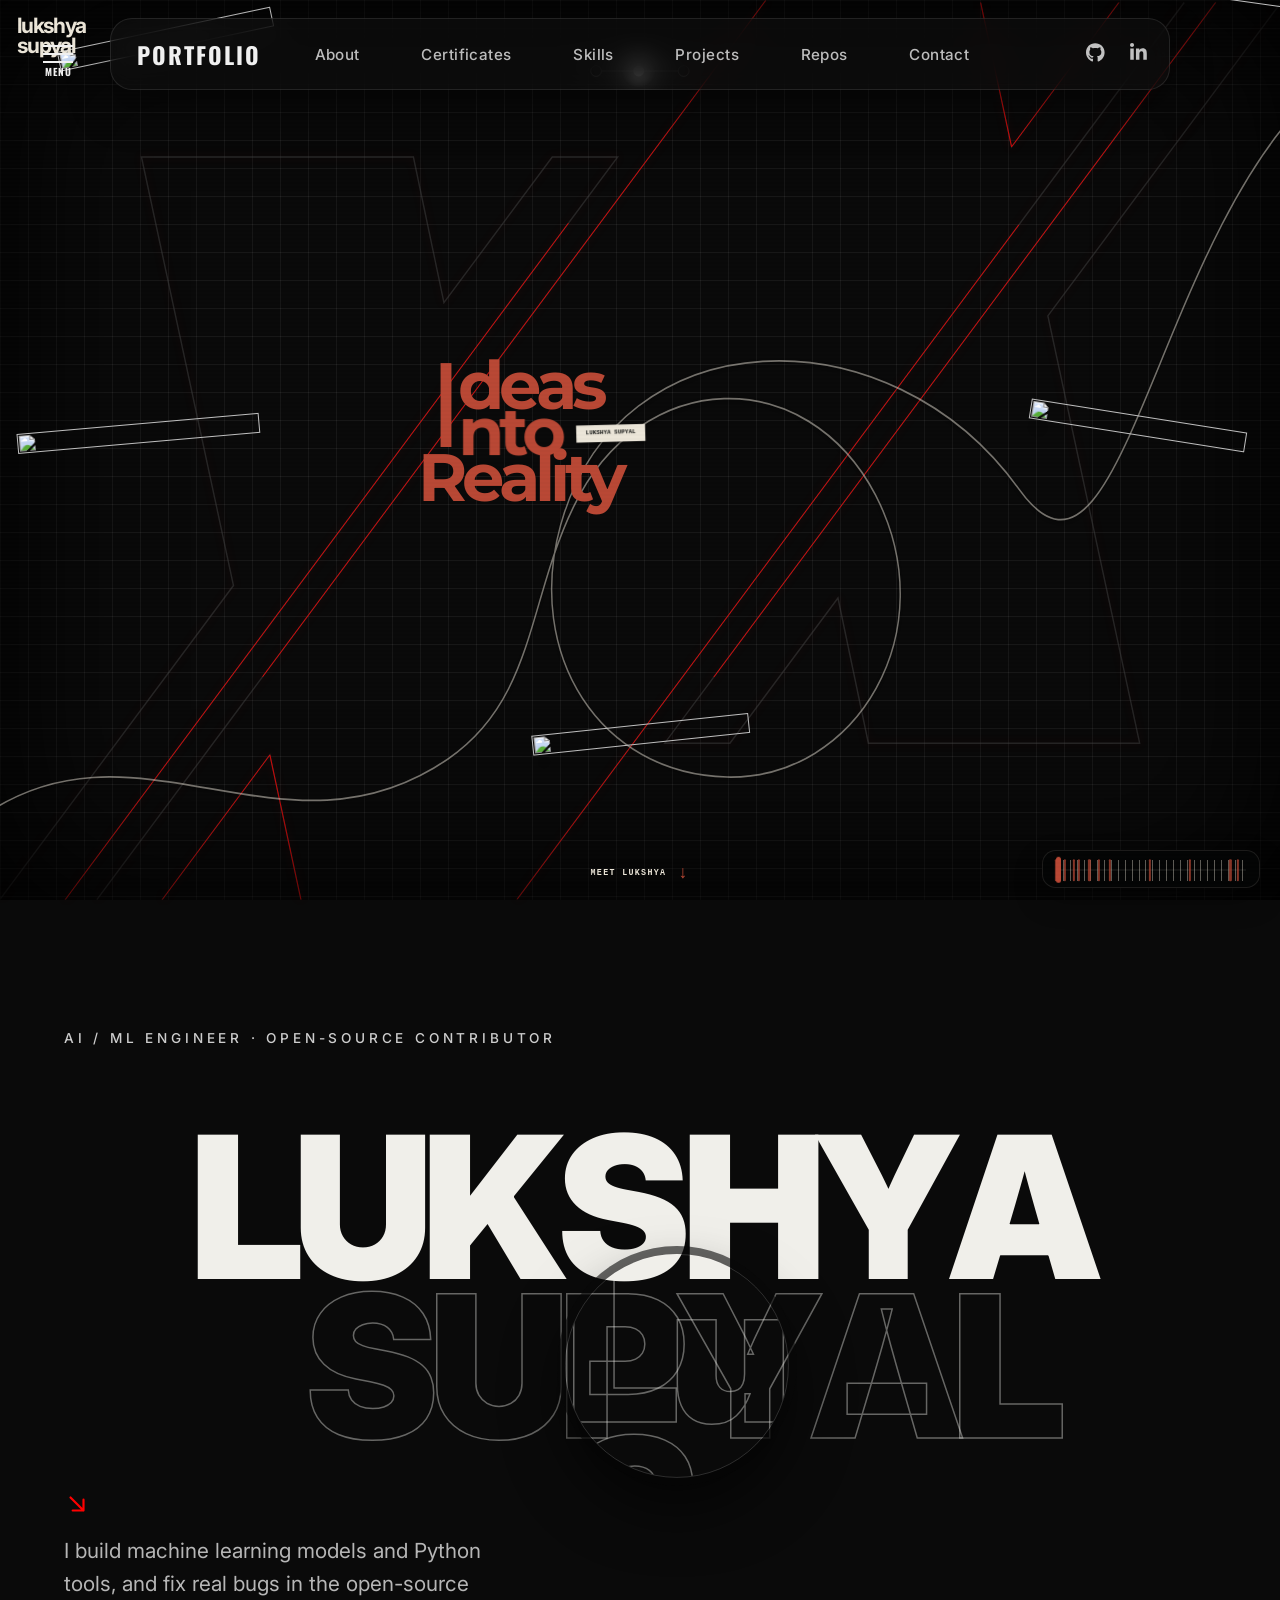
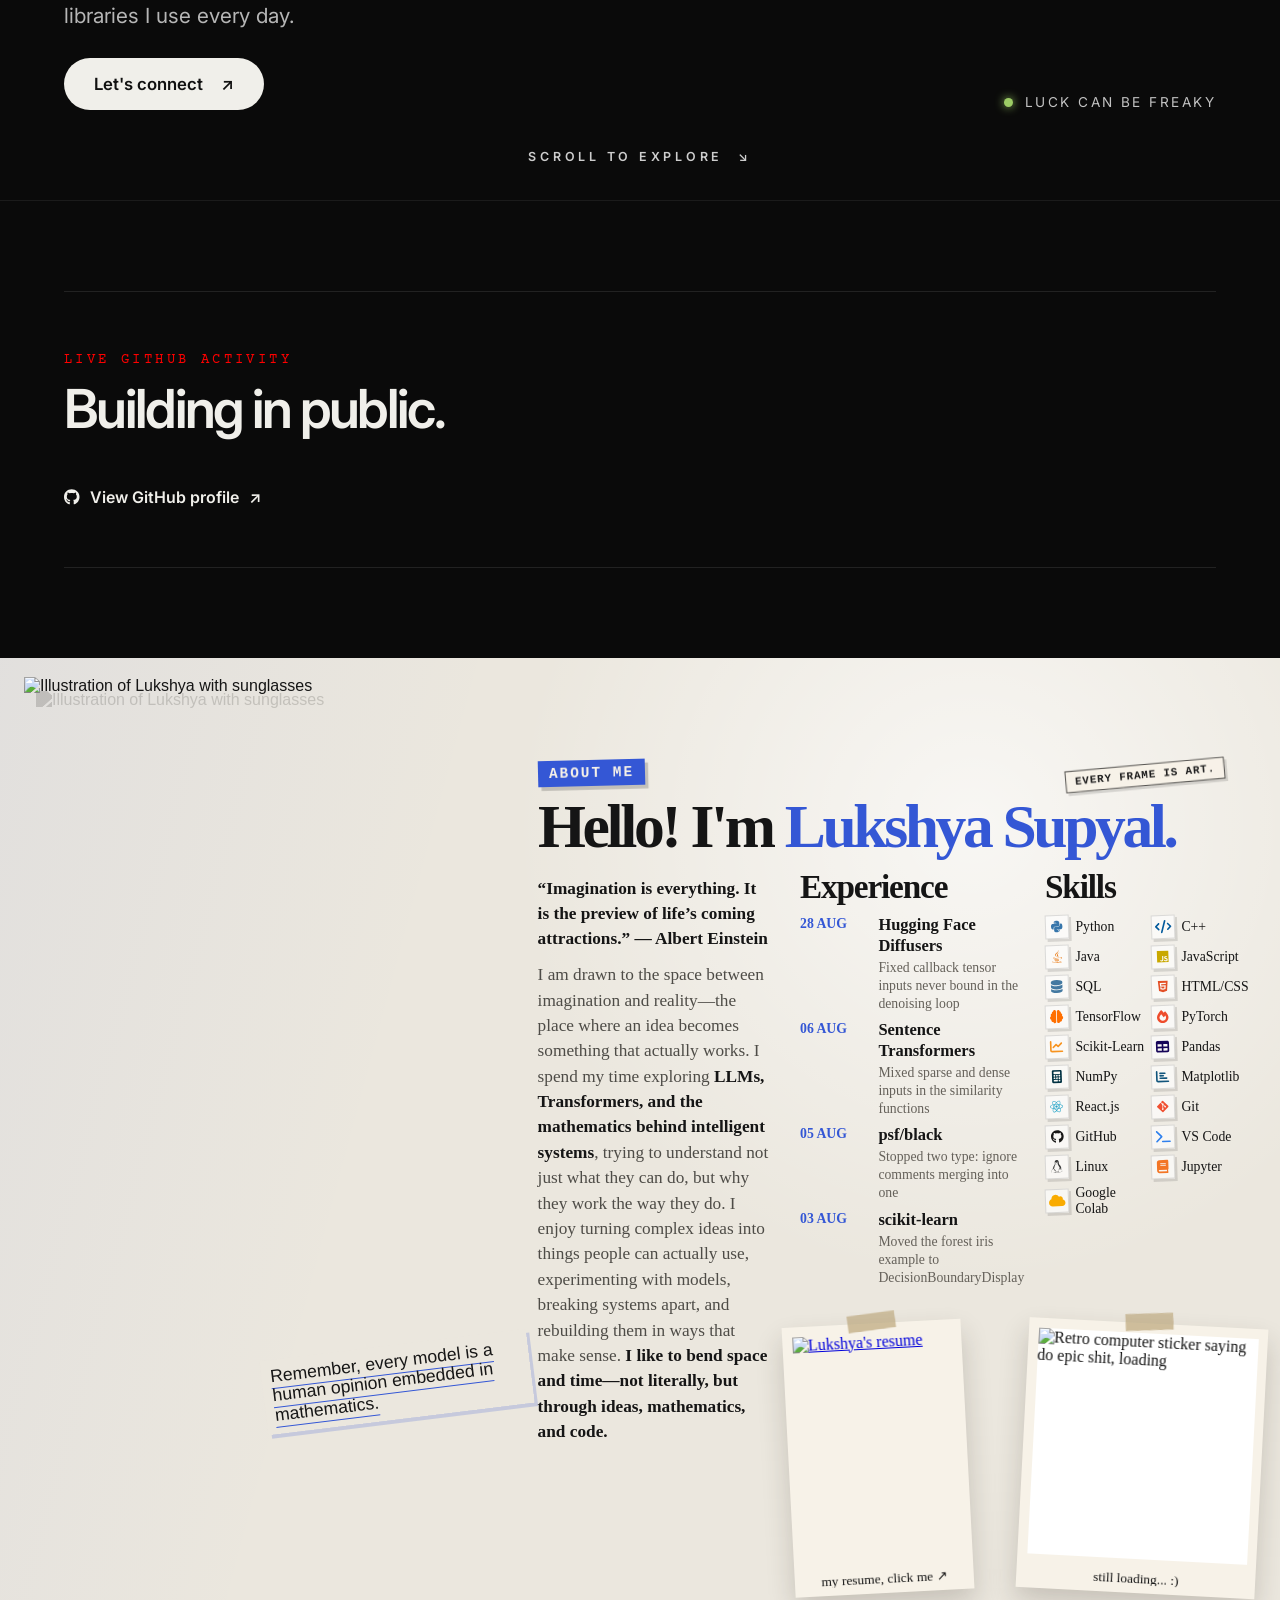
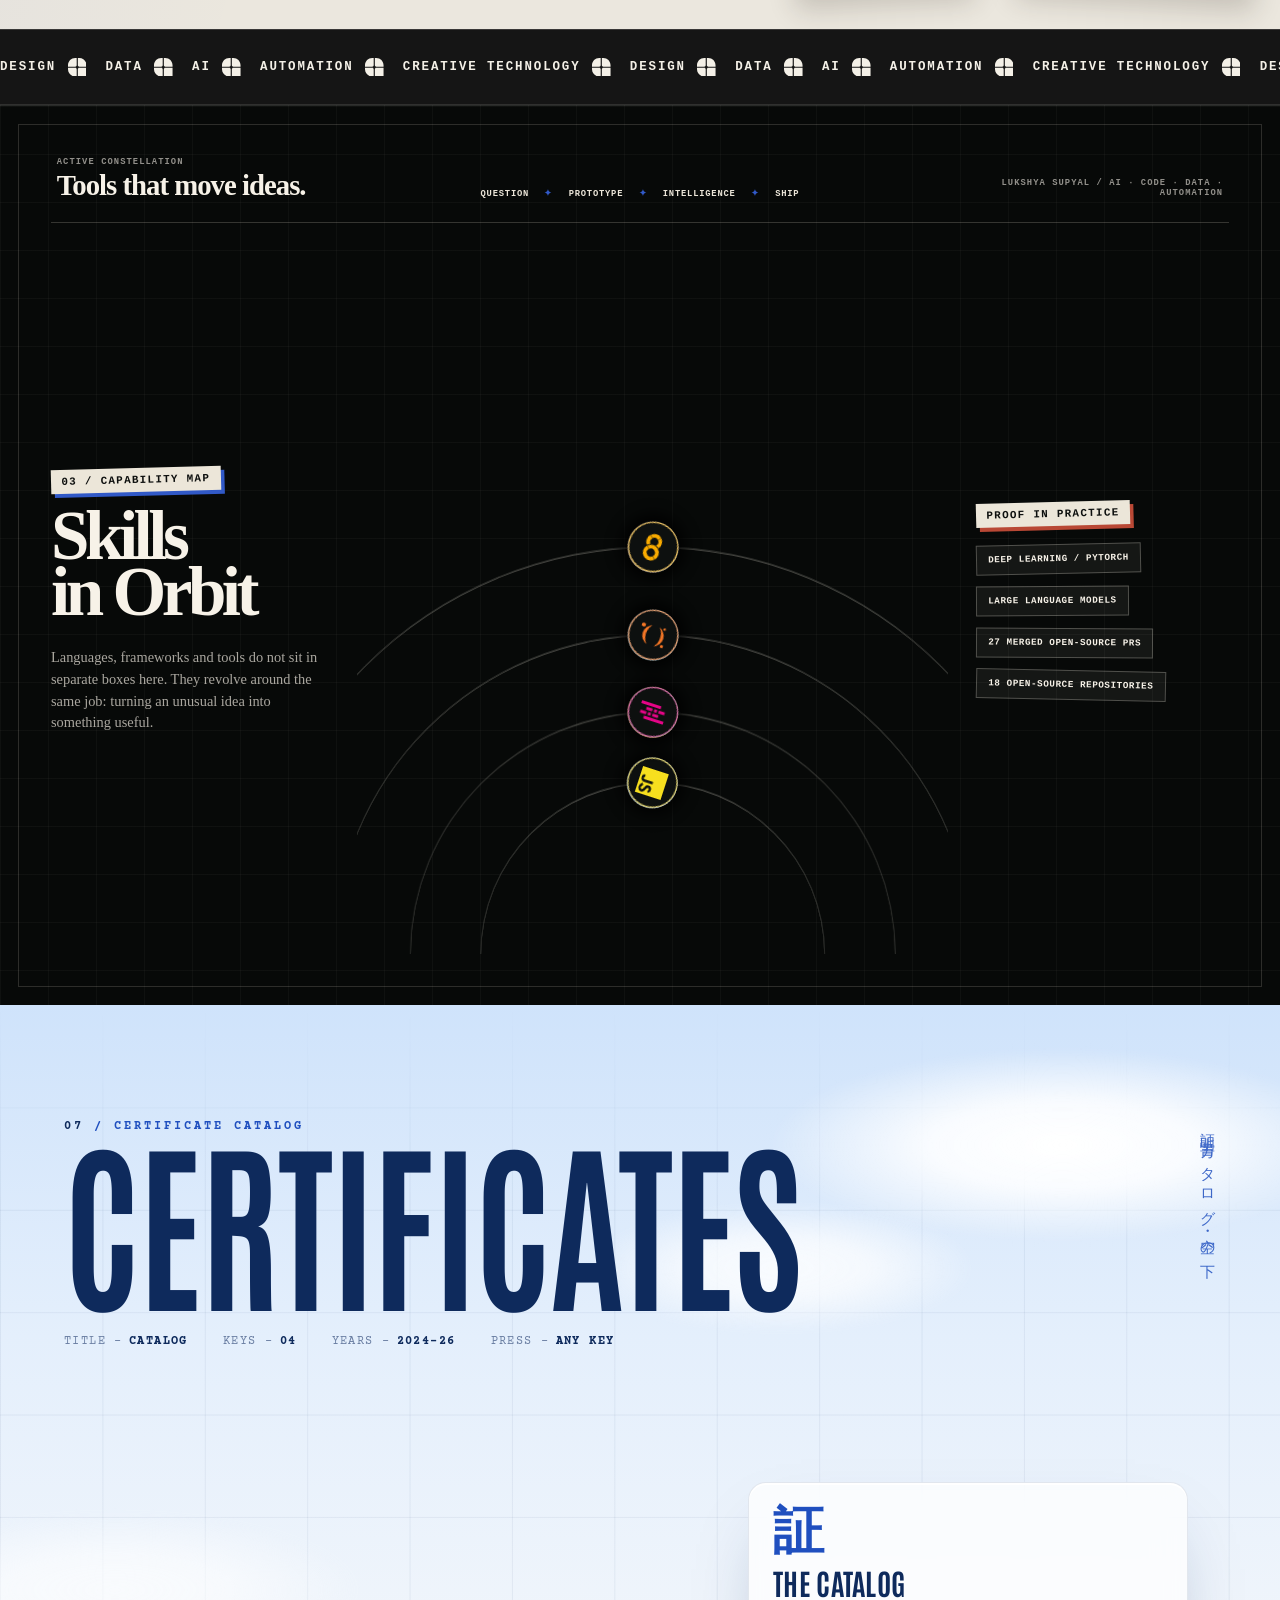
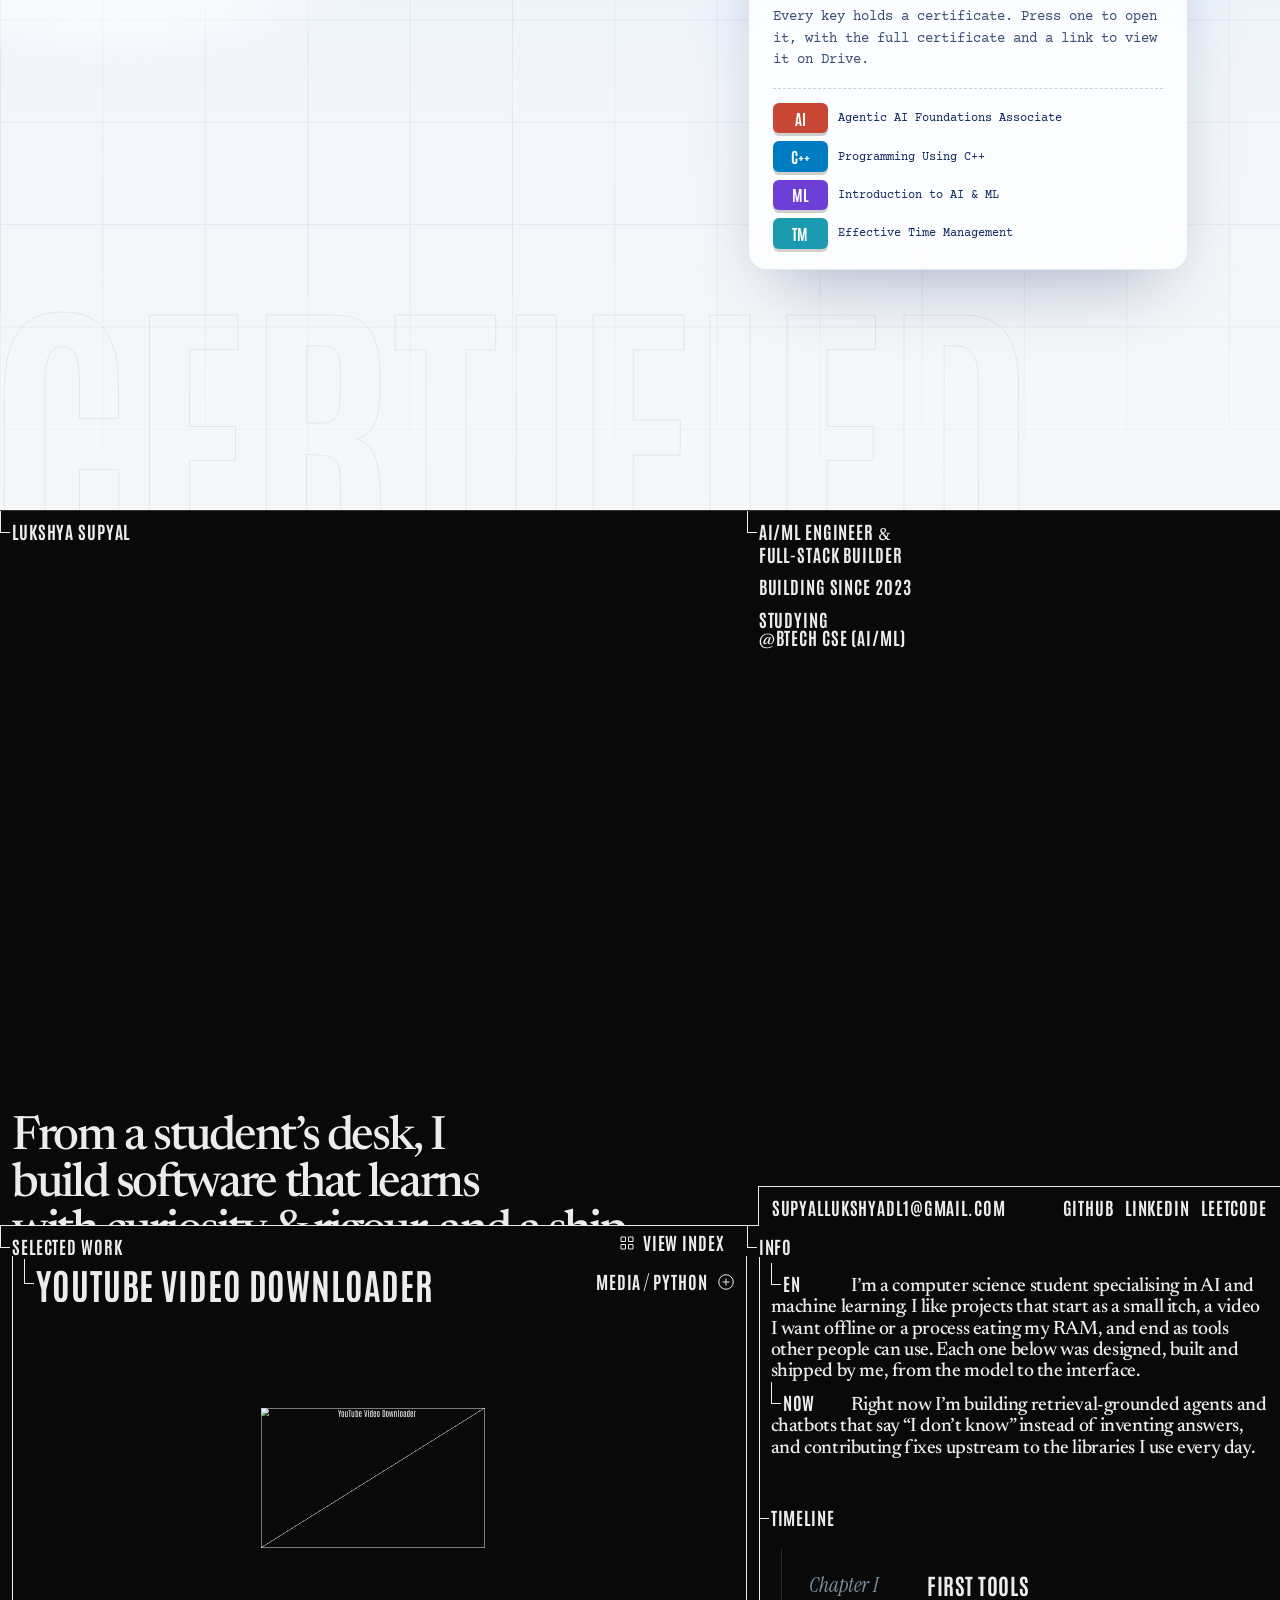
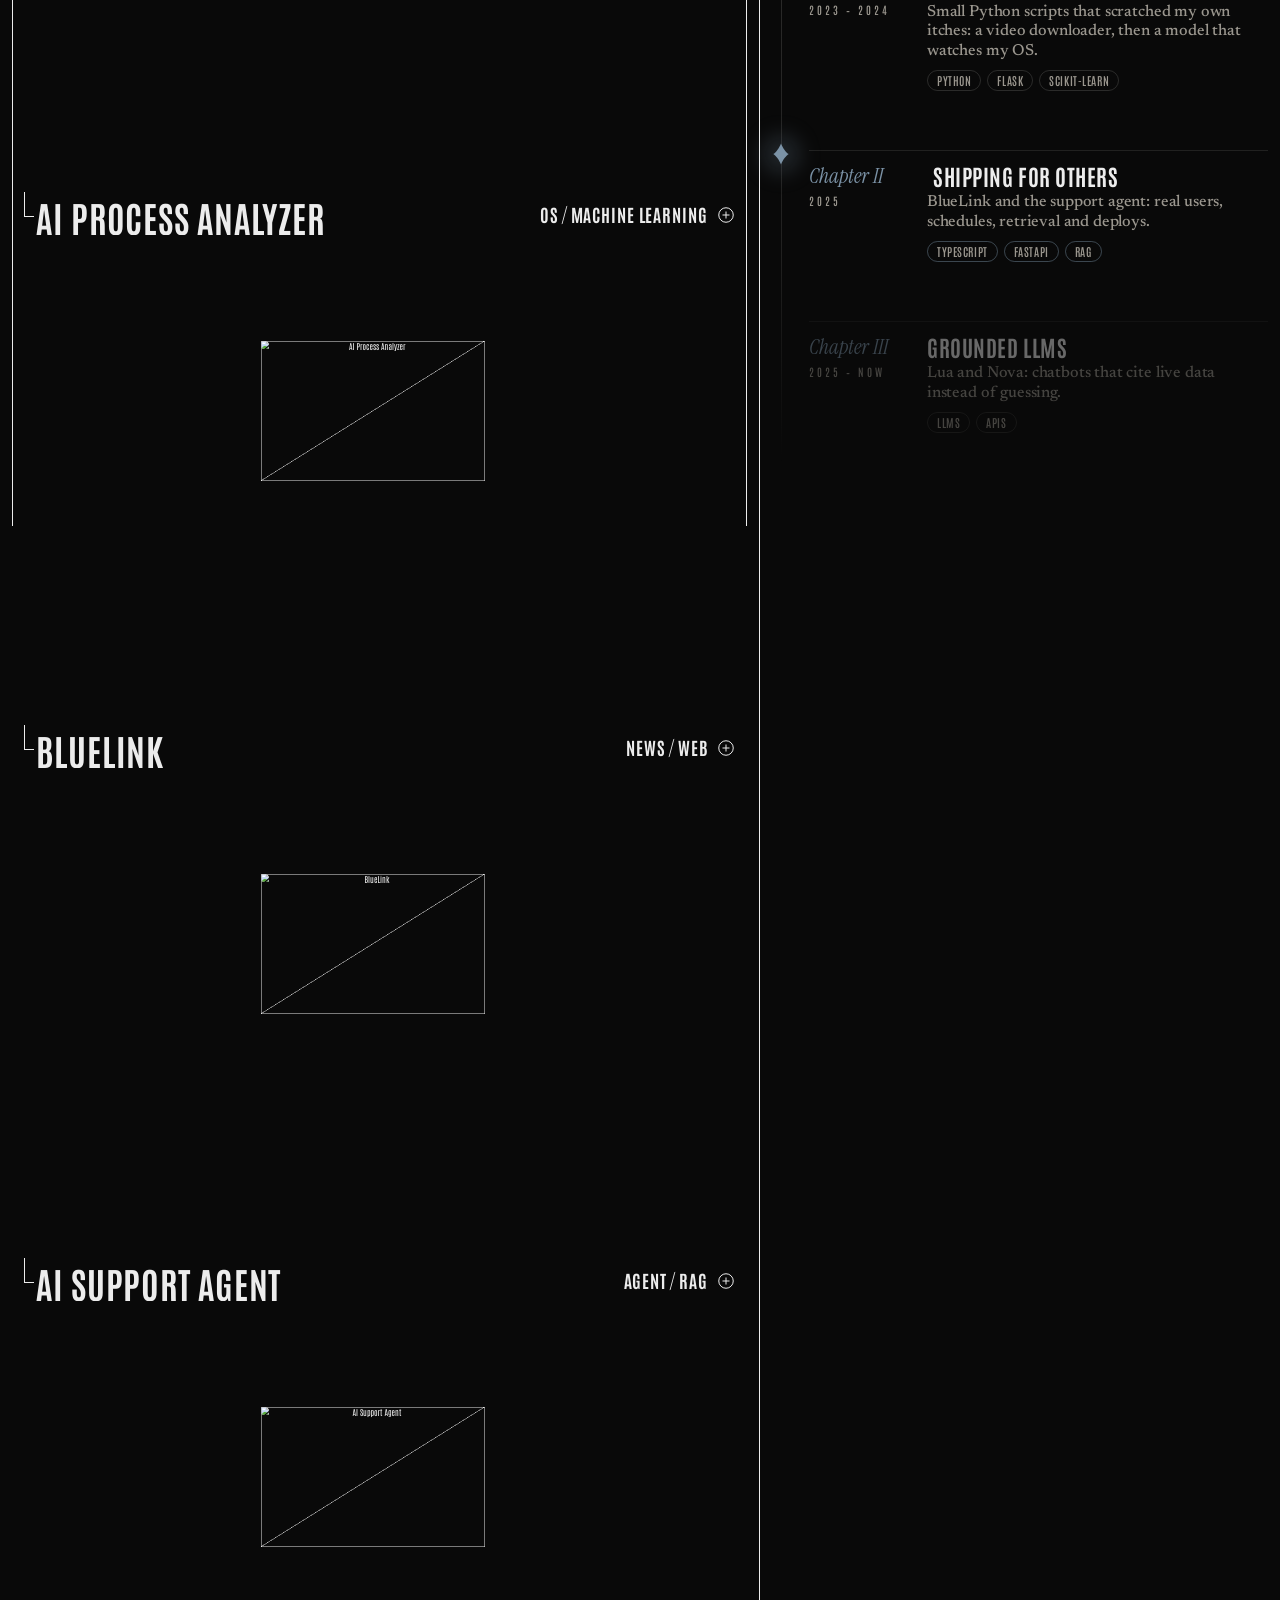
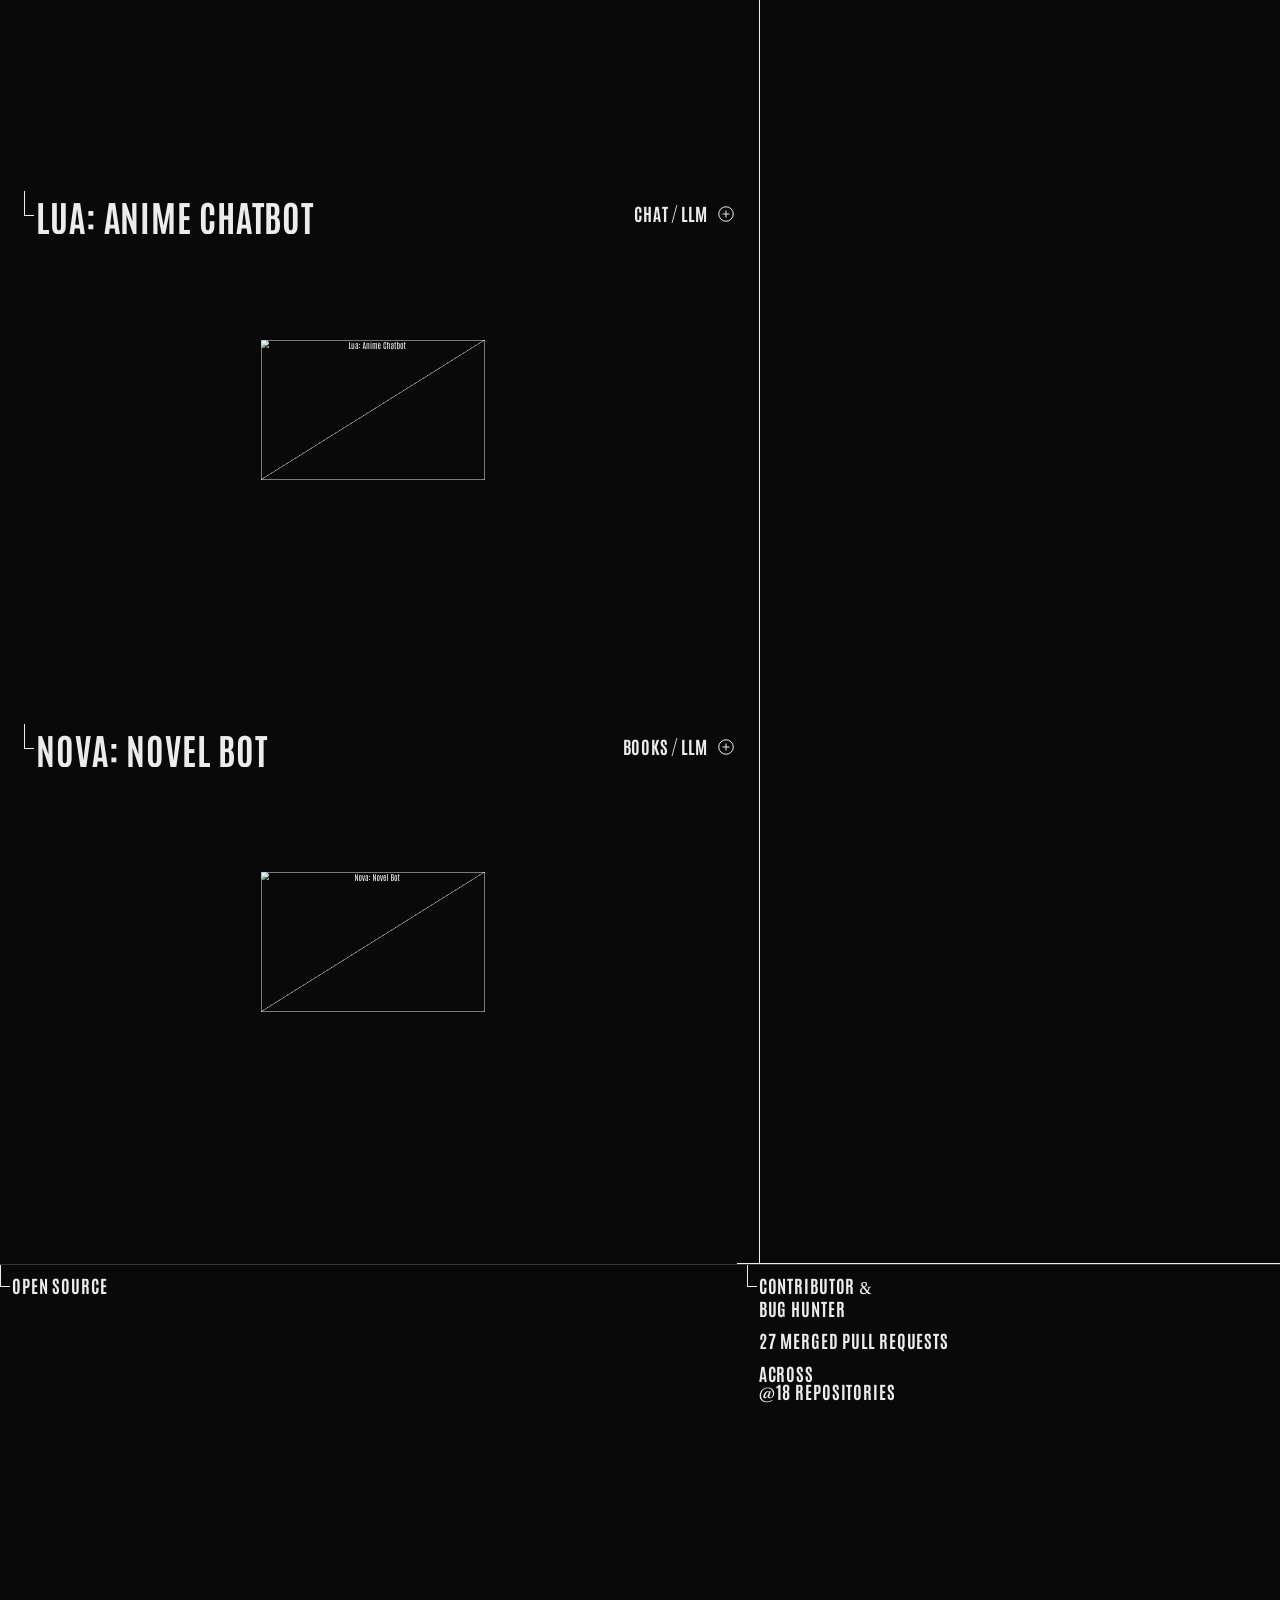
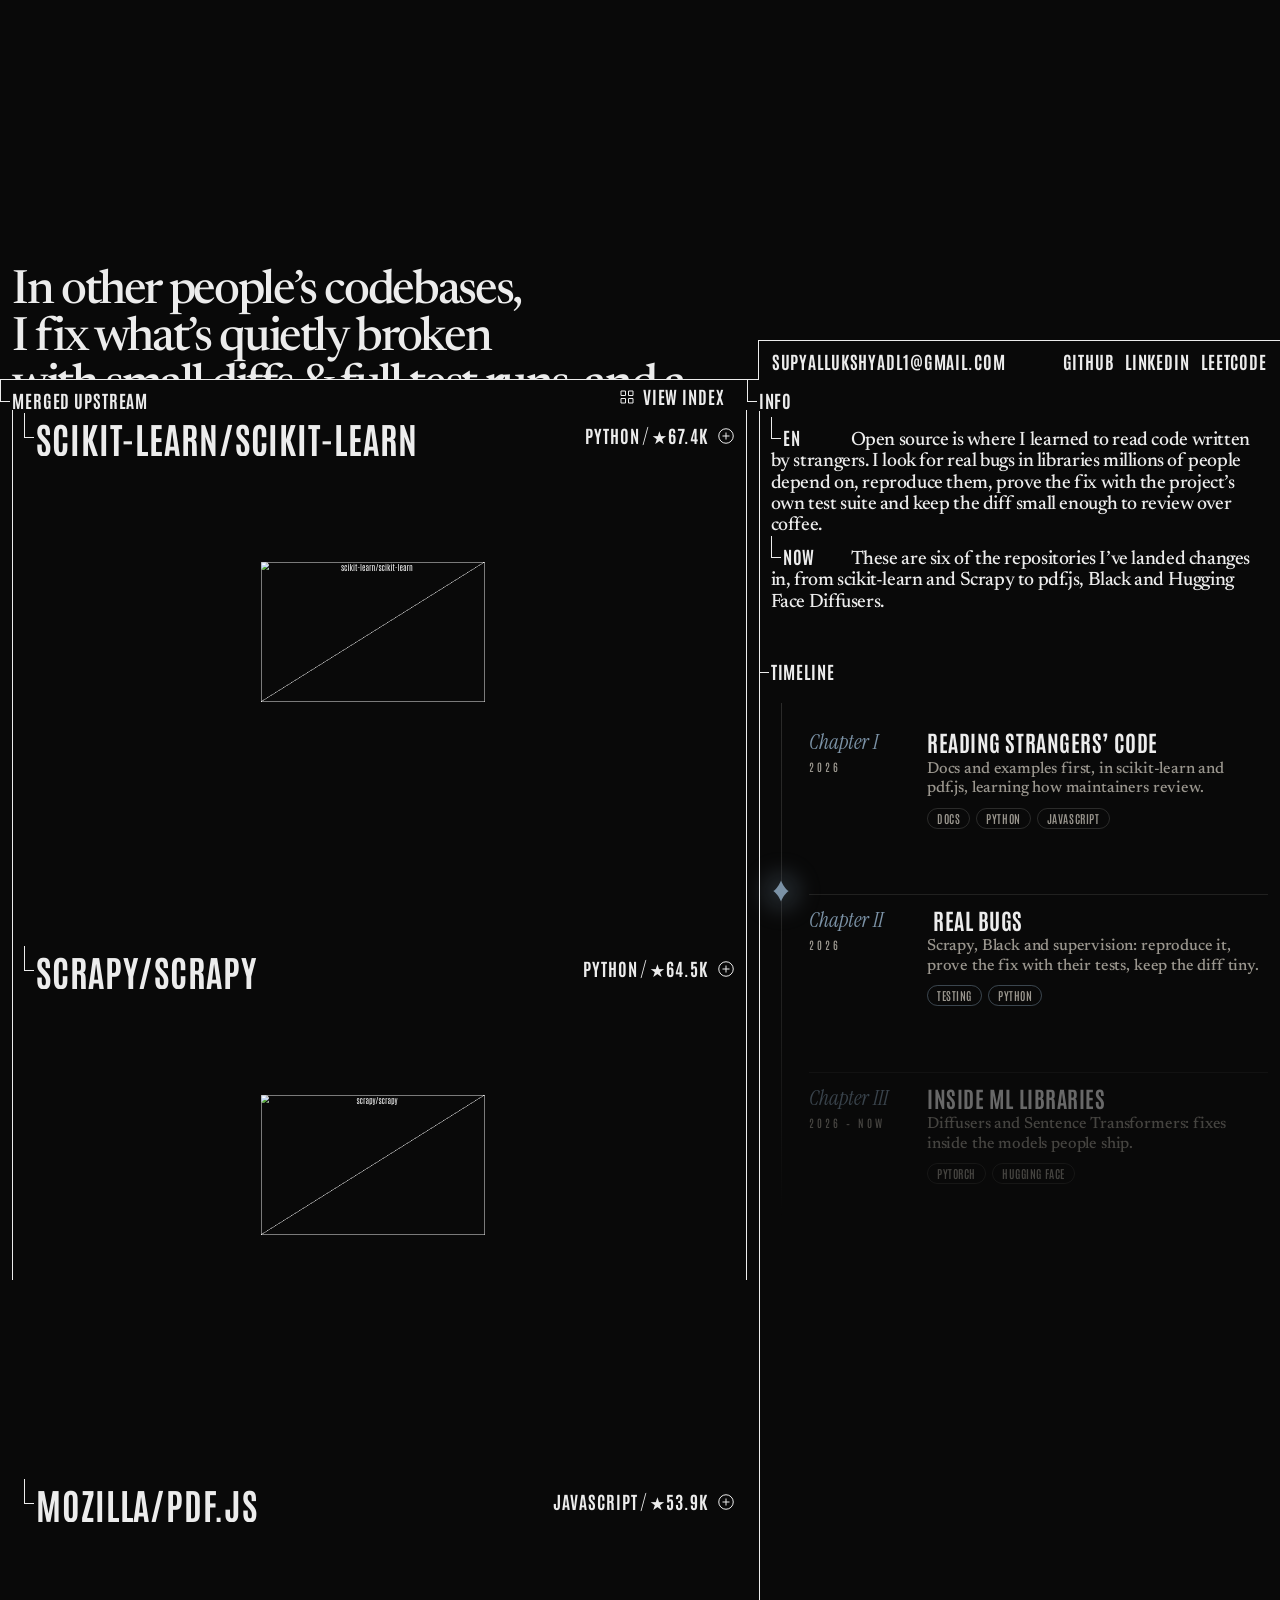
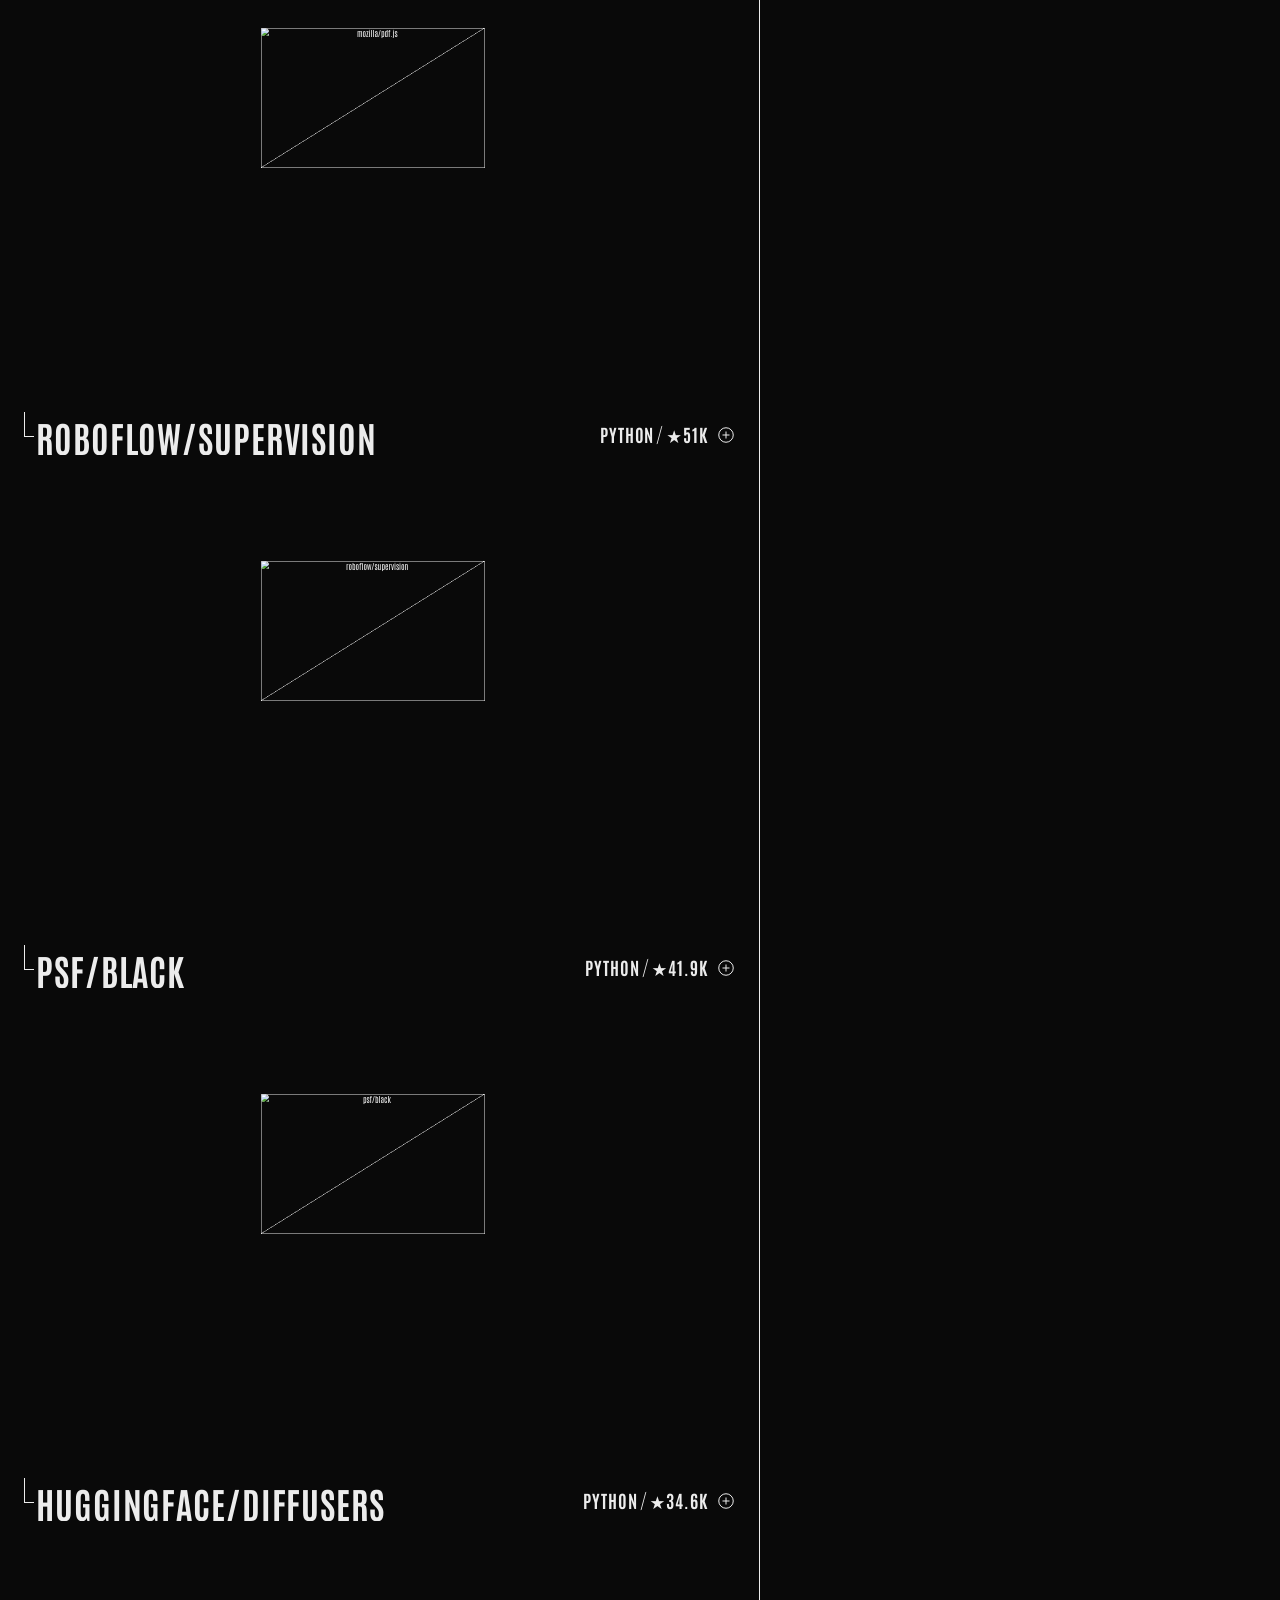
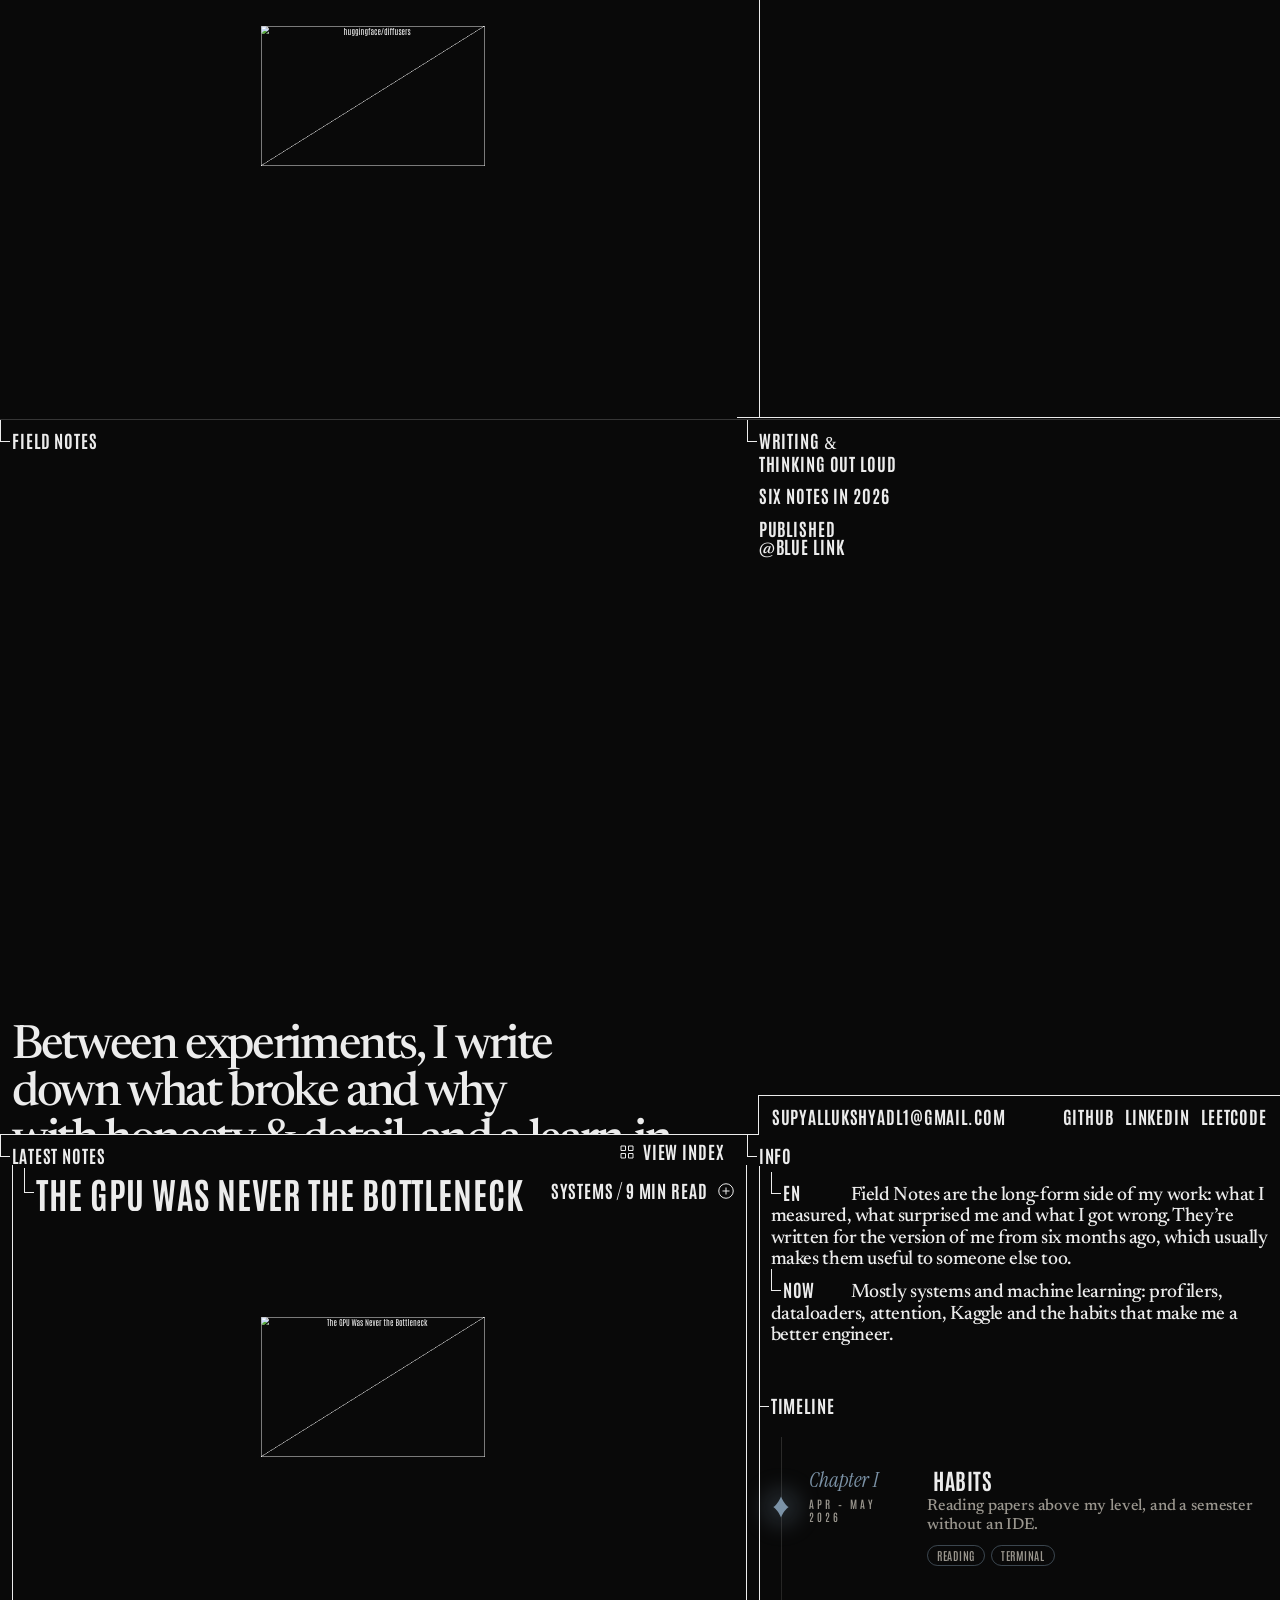
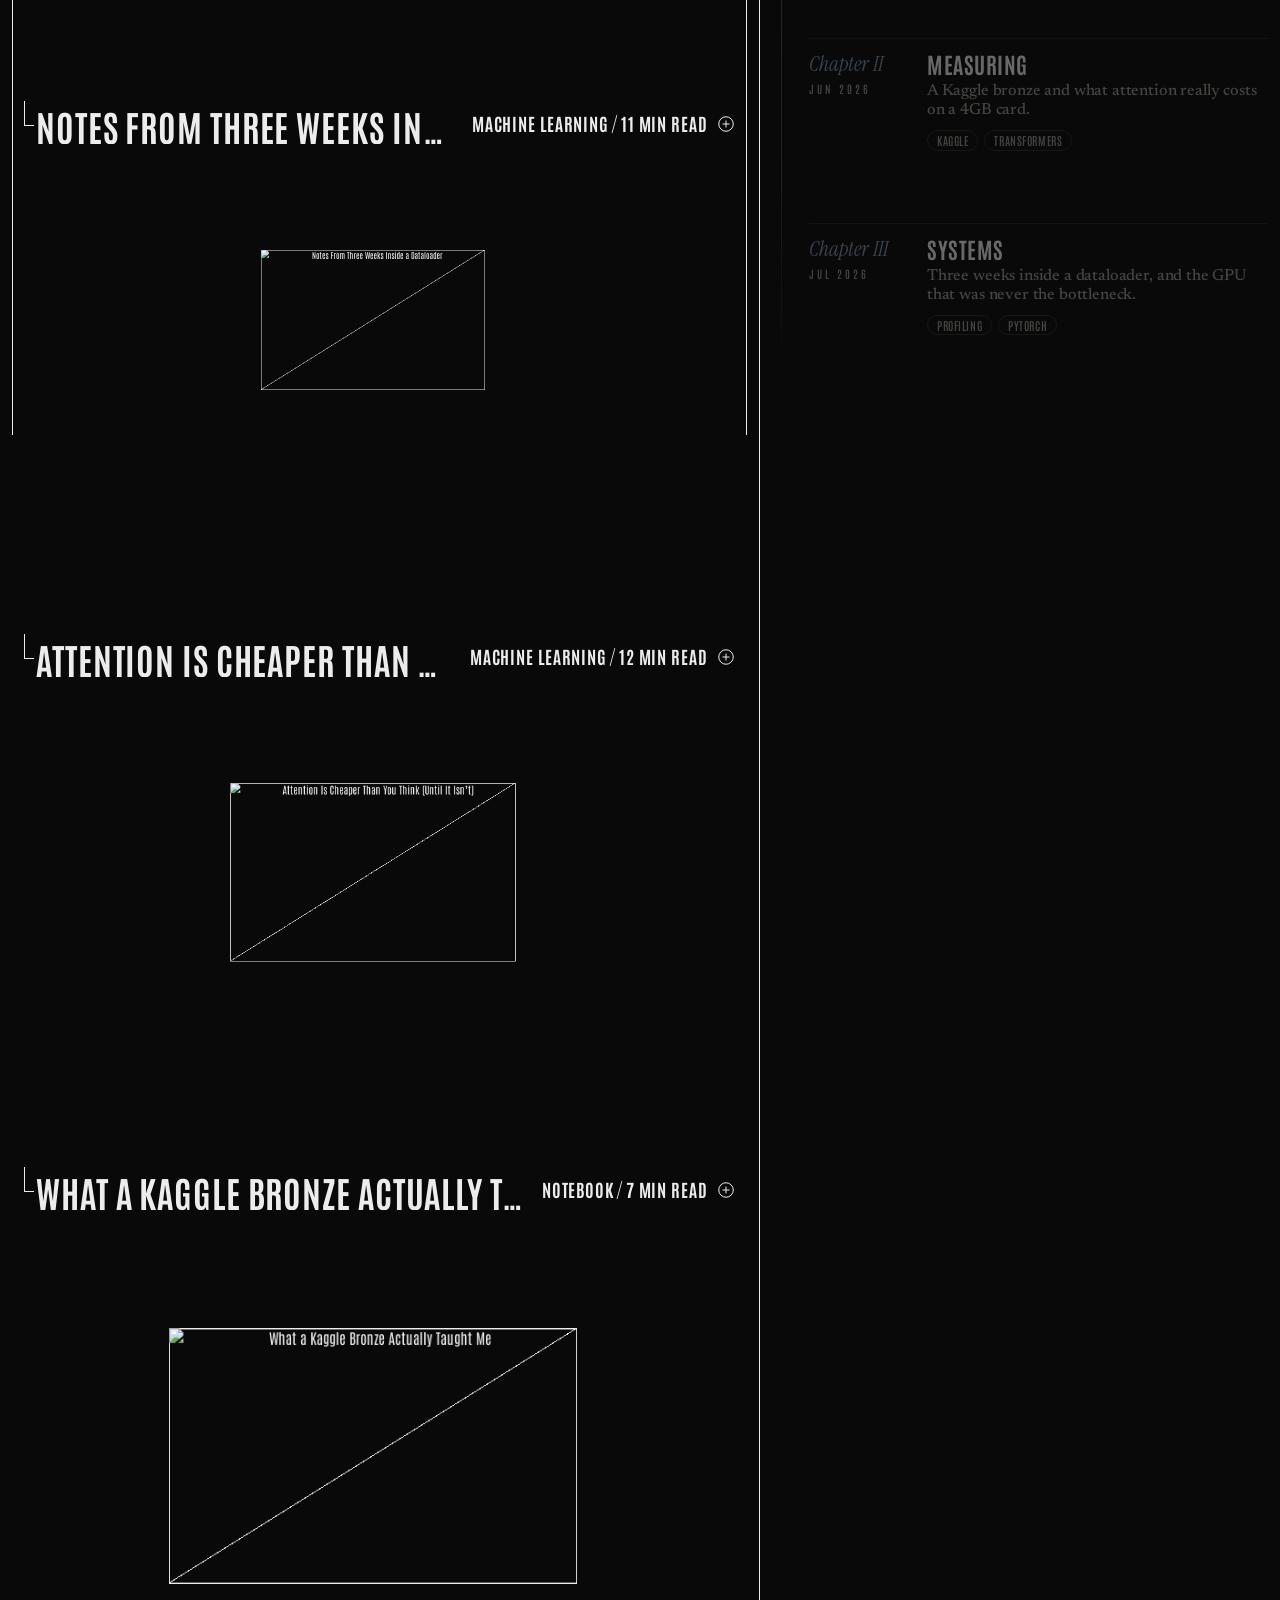
==== commit ba9b72a9: "Point links to the portfolio2 URL" ====
--- a/index.html
+++ b/index.html
@@ -7,15 +7,15 @@
     <meta name="description" content="Lukshya Supyal, B.Tech CSE student at Lovely Professional University. I build machine learning models and Python tools, and fix bugs in the open-source libraries I use.">
     <meta name="author" content="Lukshya Supyal">
     <meta name="theme-color" content="#0a0a0a">
-    <link rel="canonical" href="https://lushadowx.github.io/CSE326-Portfolio/">
+    <link rel="canonical" href="https://lushadowx.github.io/portfolio2/">
     <link rel="icon" href="assets/images/favicon.svg" type="image/svg+xml">
 
     <meta property="og:type" content="website">
     <meta property="og:site_name" content="Lukshya Supyal">
     <meta property="og:title" content="Lukshya Supyal | Ideas into reality">
     <meta property="og:description" content="Machine learning, Python tools and open-source fixes. Projects, certificates and everything I've pushed to GitHub.">
-    <meta property="og:url" content="https://lushadowx.github.io/CSE326-Portfolio/">
-    <meta property="og:image" content="https://lushadowx.github.io/CSE326-Portfolio/assets/images/profile.jpeg">
+    <meta property="og:url" content="https://lushadowx.github.io/portfolio2/">
+    <meta property="og:image" content="https://lushadowx.github.io/portfolio2/assets/images/profile.jpeg">
     <meta name="twitter:card" content="summary_large_image">
 
     <script type="application/ld+json">
@@ -23,8 +23,8 @@
         "@context": "https://schema.org",
         "@type": "Person",
         "name": "Lukshya Supyal",
-        "url": "https://lushadowx.github.io/CSE326-Portfolio/",
-        "image": "https://lushadowx.github.io/CSE326-Portfolio/assets/images/profile.jpeg",
+        "url": "https://lushadowx.github.io/portfolio2/",
+        "image": "https://lushadowx.github.io/portfolio2/assets/images/profile.jpeg",
         "jobTitle": "AI / ML Engineer",
         "affiliation": { "@type": "CollegeOrUniversity", "name": "Lovely Professional University" },
         "sameAs": [
--- a/assets/css/repo-index.css
+++ b/assets/css/repo-index.css
@@ -0,0 +1,272 @@
+/* FILE: assets/css/repo-index.css */
+
+/* ========================================= */
+/* REPO INDEX (live GitHub list)             */
+/* ========================================= */
+.repo-index {
+    --ink: #11110f;
+    --paper: #f2f0e9;
+    --card: #f8f6f1;
+    --muted: #6e6a61;
+    --faint: #8e897e;
+    --line: #11110f24;
+    --line-dark: var(--line);
+    --accent: #c15f3c;
+    --danger: #a33a1c;
+    --mono: 'SFMono-Regular', Consolas, 'Liberation Mono', monospace;
+    position: relative; z-index: 10; padding: 120px 0 56px;
+    background: var(--paper); color: var(--ink);
+    font-family: 'Inter', ui-sans-serif, -apple-system, BlinkMacSystemFont, 'Segoe UI', sans-serif;
+    -webkit-font-smoothing: antialiased;
+}
+.repo-inner { width: min(100% - 56px, 1380px); margin-inline: auto; }
+
+.repo-head { display: grid; grid-template-columns: minmax(220px, 0.55fr) minmax(0, 1.45fr); align-items: start; gap: 50px; margin: 58px 0 56px; }
+.repo-head p { max-width: 300px; margin: 10px 0 0; color: var(--muted); font-size: 1.1rem; line-height: 1.5; }
+.repo-head h2 { margin: 0; font-size: clamp(3.4rem, 7.6vw, 8.6rem); font-weight: 560; line-height: 0.92; letter-spacing: -0.07em; }
+.repo-head h2 em { color: transparent; -webkit-text-stroke: clamp(.06rem, .08vw, .1rem) var(--ink); font-style: normal; }
+
+/* ---- totals + language bar ---- */
+.repo-overview { display: grid; grid-template-columns: auto minmax(240px, 1fr); align-items: center; gap: 18px 56px; padding: 24px 0; border-top: 1px solid var(--line); }
+.repo-stats { display: flex; flex-wrap: wrap; align-items: baseline; gap: 8px 0; margin: 0; color: var(--muted); font-size: 13px; }
+.repo-stat { white-space: nowrap; }
+.repo-stat + .repo-stat::before { content: '/'; margin: 0 14px; color: #11110f33; }
+.repo-stats b { margin-right: 3px; color: var(--ink); font-size: 1.7rem; font-weight: 600; letter-spacing: -0.04em; font-variant-numeric: tabular-nums; }
+.repo-langbar svg { display: block; width: 100%; height: 6px; background: var(--line); clip-path: inset(0 round 99px); }
+.repo-langbar ul { display: flex; flex-wrap: wrap; gap: 6px 20px; margin: 12px 0 0; padding: 0; list-style: none; color: var(--muted); font: 650 9px/1.4 var(--mono); letter-spacing: 0.1em; text-transform: uppercase; }
+.repo-langbar li::before { content: ''; display: inline-block; width: 7px; height: 7px; margin-right: 7px; border-radius: 50%; background: var(--dot); }
+.repo-langbar li span { color: var(--faint); }
+
+/* ---- controls ---- */
+.repo-controls {
+    display: grid; grid-template-columns: minmax(240px, 2fr) repeat(2, minmax(150px, 1fr)) auto auto;
+    align-items: end; gap: 18px 28px; padding: 26px 0 20px; border-top: 1px solid var(--line);
+}
+.repo-controls label > span, .repo-view legend {
+    display: block; margin-bottom: 8px; padding: 0;
+    color: #4e4a43; font: 650 8px/1 var(--mono); letter-spacing: 0.12em; text-transform: uppercase;
+}
+.repo-controls input[type="search"], .repo-controls select {
+    width: 100%; box-sizing: border-box; padding: 11px 0 12px; color: var(--ink); background: transparent;
+    border: 0; border-bottom: 1px solid #11110f47; border-radius: 0; outline: none; appearance: none;
+    font: inherit; font-size: 15px; transition: border-color 0.18s;
+}
+.repo-controls select {
+    padding-right: 24px; cursor: pointer;
+    background: url("data:image/svg+xml,%3Csvg xmlns='http://www.w3.org/2000/svg' viewBox='0 0 12 8'%3E%3Cpath d='M1 1.5 6 6.5 11 1.5' fill='none' stroke='%2311110f' stroke-width='1.6'/%3E%3C/svg%3E") no-repeat right 2px center / 10px;
+}
+.repo-controls input[type="search"]:focus, .repo-controls select:focus { border-color: var(--accent); }
+.repo-controls input::placeholder { color: var(--faint); }
+.repo-controls input[type="search"]::-webkit-search-cancel-button { display: none; }
+
+.repo-search { position: relative; }
+.repo-search kbd { position: absolute; right: 0; bottom: 12px; transition: opacity 0.18s; }
+.repo-search:has(input:focus) kbd, .repo-search:has(input:not(:placeholder-shown)) kbd { opacity: 0; }
+.repo-index kbd {
+    display: inline-block; min-width: 1.2em; padding: 1px 6px; text-align: center;
+    color: var(--muted); background: var(--card); border: 1px solid #11110f2e; border-bottom-width: 2px; border-radius: 5px;
+    font: 600 11px/1.5 var(--mono);
+}
+
+/* switch-style checkbox */
+.repo-check { display: flex; align-items: center; gap: 10px; padding-bottom: 12px; cursor: pointer; white-space: nowrap; }
+.repo-controls .repo-check > span { margin: 0; color: var(--ink); font: 600 13px/1 'Inter', sans-serif; letter-spacing: 0; text-transform: none; }
+.repo-check input {
+    position: relative; flex: none; width: 34px; height: 20px; margin: 0; cursor: pointer; appearance: none;
+    background: #11110f26; border-radius: 99px; transition: background-color 0.2s;
+}
+.repo-check input::before {
+    content: ''; position: absolute; top: 3px; left: 3px; width: 14px; height: 14px; border-radius: 50%;
+    background: #fff; box-shadow: 0 1px 2px #11110f40; transition: transform 0.25s var(--ease-out-expo);
+}
+.repo-check input:checked { background: var(--ink); }
+.repo-check input:checked::before { transform: translateX(14px); }
+.repo-check input:focus-visible { outline: 2px solid var(--accent); outline-offset: 3px; }
+
+/* segmented view switch */
+.repo-view { display: flex; margin: 0; padding: 0; min-inline-size: 0; border: 0; }
+.repo-view legend { float: left; width: 100%; }
+.repo-view label { position: relative; }
+.repo-view input { position: absolute; opacity: 0; pointer-events: none; }
+.repo-view label span {
+    display: block; padding: 8px 14px; cursor: pointer;
+    font-size: 13px; font-weight: 600; color: var(--muted);
+    border: 1px solid #11110f33; transition: background-color 0.18s, color 0.18s;
+}
+.repo-view label:first-of-type span { border-radius: 99px 0 0 99px; border-right: 0; }
+.repo-view label:last-of-type span { border-radius: 0 99px 99px 0; }
+.repo-view input:checked + span { color: var(--paper); background: var(--ink); border-color: var(--ink); }
+.repo-view input:focus-visible + span { outline: 2px solid var(--accent); outline-offset: 2px; }
+
+.repo-hint { grid-column: 1 / -1; margin: 2px 0 0; color: var(--faint); font-size: 12px; line-height: 1.8; }
+.repo-hint code { padding: 1px 5px; color: var(--muted); background: #11110f0d; border-radius: 4px; font: 11px var(--mono); }
+
+/* ---- pinned shelf ---- */
+.repo-shelf {
+    display: flex; flex-wrap: wrap; align-items: center; gap: 12px 18px; min-height: 64px; box-sizing: border-box;
+    margin-bottom: 18px; padding: 12px 16px; counter-reset: pin;
+    border: 1.5px dashed #11110f33; border-radius: 14px;
+    transition: border-color 0.2s, background-color 0.2s;
+}
+.repo-shelf__label { display: flex; gap: 8px; margin: 0; color: #4e4a43; font: 650 9px/1 var(--mono); letter-spacing: 0.12em; text-transform: uppercase; }
+.repo-shelf__count { color: var(--faint); }
+.repo-shelf__empty { margin: 0; color: var(--faint); font-size: 13px; }
+.repo-shelf:not(.is-empty) .repo-shelf__empty { display: none; }
+.repo-index.is-dragging .repo-shelf { border-color: var(--accent); background: #c15f3c0d; }
+.repo-shelf.is-over { border-style: solid; background: #c15f3c1f; }
+.repo-shelf.is-full { animation: shelf-nope 0.4s; }
+@keyframes shelf-nope { 20%, 60% { transform: translateX(-5px); } 40%, 80% { transform: translateX(5px); } }
+
+.repo-pins { display: flex; flex-wrap: wrap; gap: 10px; margin: 0; padding: 0; list-style: none; }
+.repo-chip {
+    position: relative; display: flex; align-items: center; gap: 8px; padding: 6px 6px 6px 12px; counter-increment: pin;
+    color: var(--paper); background: var(--ink); border-radius: 99px; font-size: 13px; font-weight: 600;
+    cursor: grab; transition: margin 0.2s var(--ease-out-expo), opacity 0.2s;
+}
+.repo-chip::before { content: counter(pin, decimal-leading-zero); color: #f2f0e980; font: 700 9px/1 var(--mono); }
+.repo-chip a { display: flex; align-items: center; gap: 7px; color: inherit; text-decoration: none; }
+.repo-chip a::before { content: ''; width: 7px; height: 7px; border-radius: 50%; background: var(--lang); }
+.repo-chip__remove {
+    display: grid; place-items: center; width: 22px; height: 22px; padding: 0; cursor: pointer;
+    color: inherit; background: #f2f0e91f; border: 0; border-radius: 50%; font-size: 15px; line-height: 1;
+    transition: background-color 0.18s;
+}
+.repo-chip__remove:hover, .repo-chip__remove:focus-visible { background: var(--accent); }
+.repo-chip:focus-visible { outline: 2px solid var(--accent); outline-offset: 3px; }
+.repo-chip.is-dragging { opacity: 0.3; }
+.repo-chip.is-drop-before { margin-left: 22px; }
+.repo-chip.is-drop-before::after { content: ''; position: absolute; top: 4px; bottom: 4px; left: -15px; width: 3px; border-radius: 2px; background: var(--accent); }
+
+/* ---- status line ---- */
+.repo-status { display: flex; flex-wrap: wrap; justify-content: space-between; align-items: baseline; gap: 6px 24px; margin-bottom: 20px; color: var(--muted); font-size: 13px; }
+.repo-status p { margin: 0; }
+.repo-status button {
+    padding: 0; color: var(--accent); background: none; border: 0; cursor: pointer;
+    font: inherit; font-weight: 600; text-decoration: underline; text-underline-offset: 3px;
+}
+.repo-retry { display: none; }
+.repo-status[data-state="error"] { color: var(--danger); }
+.repo-status[data-state="error"] .repo-retry { display: inline; }
+.repo-source { color: var(--faint); font: 650 9px/1.6 var(--mono); letter-spacing: 0.1em; text-transform: uppercase; }
+.repo-status[data-state="snapshot"] .repo-source { color: var(--accent); }
+
+/* ---- cards ---- */
+.repo-results { container-type: inline-size; }
+.repo-cards {
+    display: grid; grid-template-columns: repeat(auto-fill, minmax(min(100%, 280px), 1fr)); gap: 16px;
+    margin: 0; padding: 0; list-style: none;
+    outline: 2px dashed transparent; outline-offset: 10px; border-radius: 16px; transition: outline-color 0.2s;
+}
+.repo-cards.is-drop-out { outline-color: #a33a1c66; }
+
+.repo-card { --lang: var(--faint); }
+.repo-card article {
+    position: relative; display: flex; flex-direction: column; height: 100%; box-sizing: border-box; padding: 22px 20px 14px;
+    background: var(--card); border: 1px solid var(--line); border-radius: 14px; cursor: grab;
+    transition: transform 0.3s var(--ease-out-expo), box-shadow 0.3s, border-color 0.3s, opacity 0.2s;
+}
+.repo-card article::before { content: ''; position: absolute; top: -1px; left: 20px; width: 34px; height: 3px; border-radius: 0 0 3px 3px; background: var(--lang); transition: width 0.4s var(--ease-out-expo); }
+.repo-card:hover article { transform: translateY(-3px); border-color: #11110f40; box-shadow: 0 16px 32px -20px #11110f66; }
+.repo-card:hover article::before { width: calc(100% - 40px); }
+.repo-card.is-dragging article { opacity: 0.35; transform: scale(0.97); }
+
+.repo-card__meta { display: flex; justify-content: space-between; gap: 12px; margin: 0 0 14px; color: var(--muted); font: 650 9px/1 var(--mono); letter-spacing: 0.12em; text-transform: uppercase; }
+.repo-card__lang::before { content: ''; display: inline-block; width: 7px; height: 7px; margin-right: 7px; border-radius: 50%; background: var(--lang); }
+.repo-card[data-fork="true"] .repo-card__lang::after { content: ' / fork'; color: var(--faint); }
+.repo-card[data-archived] .repo-card__lang::after { content: ' / archived'; color: var(--faint); }
+.repo-card__stars { color: var(--ink); }
+
+.repo-card__name { margin: 0 0 8px; font-size: 1.3rem; font-weight: 600; line-height: 1.15; letter-spacing: -0.03em; }
+.repo-card__name a {
+    display: inline-block; color: inherit; text-decoration: none; overflow-wrap: anywhere;
+    background: linear-gradient(var(--accent), var(--accent)) 0 100% / 0 1.5px no-repeat; transition: background-size 0.3s var(--ease-out-expo);
+}
+.repo-card__name a:hover, .repo-card__name a:focus-visible { background-size: 100% 1.5px; outline: none; }
+
+.repo-card__desc {
+    flex: 1; margin: 0 0 14px; color: var(--muted); font-size: 14px; line-height: 1.5;
+    display: -webkit-box; -webkit-line-clamp: 3; -webkit-box-orient: vertical; overflow: hidden;
+}
+.repo-card__topics { display: flex; flex-wrap: wrap; gap: 6px; margin: 0 0 14px; padding: 0; list-style: none; }
+.repo-card__topics li { padding: 3px 9px; color: var(--muted); background: #11110f0d; border-radius: 99px; font-size: 11px; }
+.repo-card__foot { display: flex; justify-content: space-between; align-items: center; gap: 12px; padding-top: 12px; border-top: 1px solid var(--line); color: var(--faint); font-size: 12px; }
+
+.repo-pin {
+    padding: 6px 13px; color: var(--ink); background: transparent; border: 1px solid #11110f33; border-radius: 99px;
+    font: 600 12px/1.2 'Inter', sans-serif; cursor: pointer; transition: background-color 0.18s, color 0.18s, border-color 0.18s;
+}
+.repo-pin:hover { border-color: var(--ink); }
+.repo-pin[aria-pressed="true"] { color: var(--paper); background: var(--ink); border-color: var(--ink); }
+.repo-pin[aria-pressed="true"]::before { content: '\2022\00a0'; color: var(--accent); }
+.repo-pin:focus-visible { outline: 2px solid var(--accent); outline-offset: 2px; }
+
+/* loading placeholders */
+.repo-card--ghost {
+    height: 196px; border-radius: 14px;
+    background: linear-gradient(100deg, #11110f0a 30%, #11110f17 50%, #11110f0a 70%) 0 0 / 300% 100%;
+    animation: repo-shimmer 1.3s linear infinite;
+}
+@keyframes repo-shimmer { from { background-position: 100% 0; } to { background-position: 0 0; } }
+
+/* ---- table view ---- */
+.repo-table { width: 100%; border-collapse: collapse; font-size: 14px; font-variant-numeric: tabular-nums; }
+.repo-table th, .repo-table td { padding: 13px 12px; text-align: left; border-bottom: 1px solid var(--line); }
+.repo-table thead th { padding: 0; border-bottom-color: var(--ink); }
+.repo-table thead button {
+    display: flex; align-items: center; gap: 6px; width: 100%; padding: 10px 12px; cursor: pointer;
+    color: #4e4a43; background: none; border: 0; font: 650 9px/1 var(--mono); letter-spacing: 0.12em; text-transform: uppercase;
+}
+.repo-table thead button::after { content: '\2195'; font-size: 11px; opacity: 0.35; }
+.repo-table th[aria-sort="ascending"] button::after { content: '\2191'; color: var(--accent); opacity: 1; }
+.repo-table th[aria-sort="descending"] button::after { content: '\2193'; color: var(--accent); opacity: 1; }
+.repo-table thead button:focus-visible { outline: 2px solid var(--accent); outline-offset: -2px; }
+.repo-table tbody tr { transition: background-color 0.15s; }
+.repo-table tbody tr:hover { background: #11110f08; }
+.repo-table tbody th { font-weight: 600; }
+.repo-table tbody th a { color: inherit; text-decoration: none; }
+.repo-table tbody th a:hover { color: var(--accent); }
+.repo-table tbody th small { margin-left: 6px; color: var(--faint); font: 650 8px var(--mono); letter-spacing: 0.12em; text-transform: uppercase; }
+.repo-table td[data-label="Language"]::before { content: ''; display: inline-block; width: 7px; height: 7px; margin-right: 8px; border-radius: 50%; background: var(--lang); }
+.repo-table th:nth-child(3) button { justify-content: flex-end; }
+.repo-table td[data-label="Stars"] { text-align: right; }
+.repo-table td[data-label="Updated"] { color: var(--muted); }
+
+/* the table turns into stacked rows when its container gets narrow */
+@container (max-width: 560px) {
+    .repo-table thead { position: absolute; width: 1px; height: 1px; overflow: hidden; clip-path: inset(50%); }
+    .repo-table tr { display: grid; grid-template-columns: 1fr auto; gap: 6px 12px; padding: 14px 0; border-bottom: 1px solid var(--line); }
+    .repo-table th, .repo-table td { padding: 0; border: 0; }
+    .repo-table tbody th { grid-column: 1 / -1; }
+    .repo-table td[data-label="Stars"]::before { content: '\2605\00a0'; color: var(--faint); }
+    .repo-table td[data-label="Updated"] { grid-column: 1 / -1; font-size: 12px; }
+}
+
+/* ---- shared helpers ---- */
+.sr-only { position: absolute; width: 1px; height: 1px; margin: -1px; padding: 0; overflow: hidden; clip-path: inset(50%); white-space: nowrap; border: 0; }
+
+@media (max-width: 980px) {
+    .repo-controls { grid-template-columns: 1fr 1fr; }
+    .repo-search, .repo-hint { grid-column: 1 / -1; }
+    .repo-overview { grid-template-columns: 1fr; }
+}
+@media (max-width: 760px) {
+    .repo-index { padding: 86px 0 40px; }
+    .repo-inner { width: min(100% - 32px, 1380px); }
+    .repo-head { grid-template-columns: 1fr; gap: 24px; margin: 40px 0 36px; }
+    .repo-head h2 { font-size: clamp(3rem, 14vw, 5rem); }
+    .repo-stats { display: grid; grid-template-columns: repeat(3, auto); justify-content: space-between; gap: 12px; }
+    .repo-stat { display: flex; flex-direction: column; gap: 4px; white-space: normal; font-size: 12px; }
+    .repo-stat + .repo-stat::before { content: none; }
+}
+@media (max-width: 480px) {
+    .repo-controls { grid-template-columns: 1fr; }
+    .repo-hint { display: none; }
+}
+@media (hover: none) {
+    .repo-card article, .repo-chip { cursor: default; }
+    .repo-search kbd { display: none; }
+}
+@media (prefers-reduced-motion: reduce) {
+    .repo-card--ghost, .repo-shelf.is-full { animation: none; }
+    .repo-card article, .repo-card article::before, .repo-chip, .repo-check input::before { transition: none; }
+}
